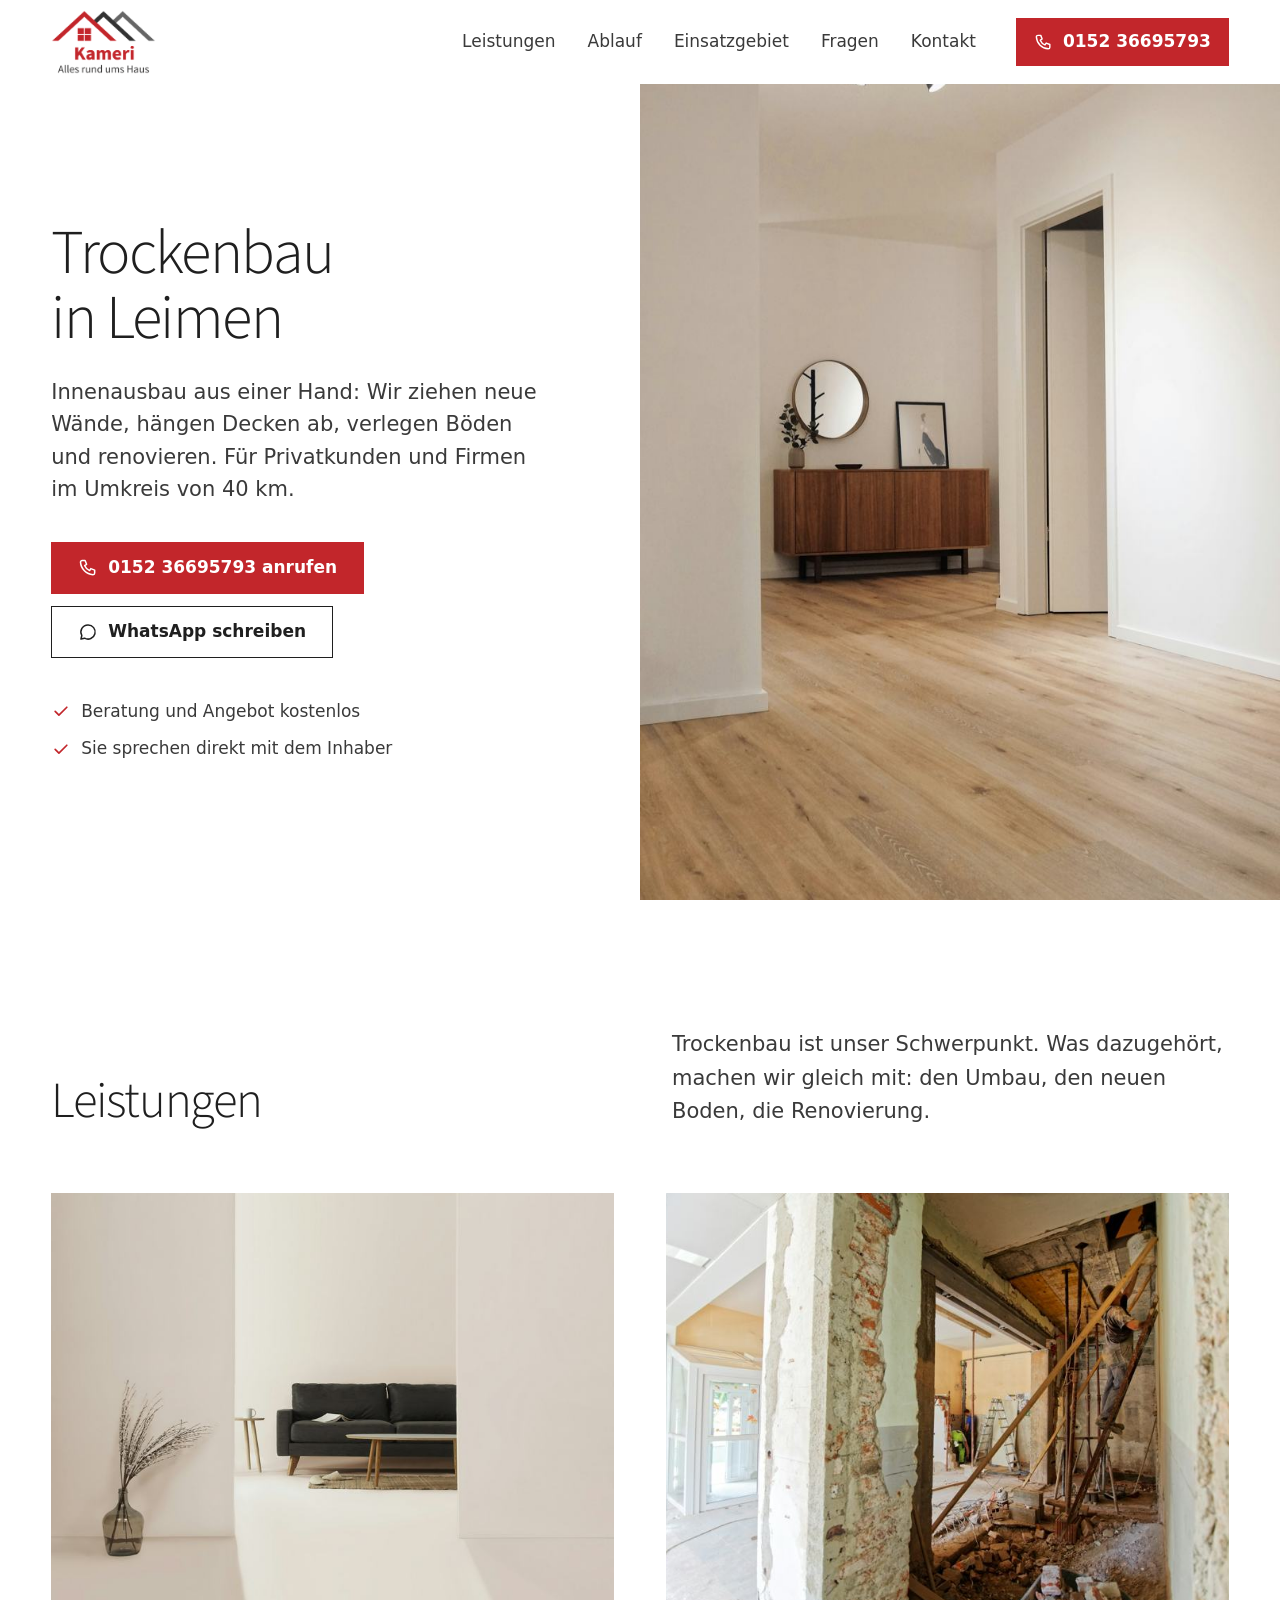
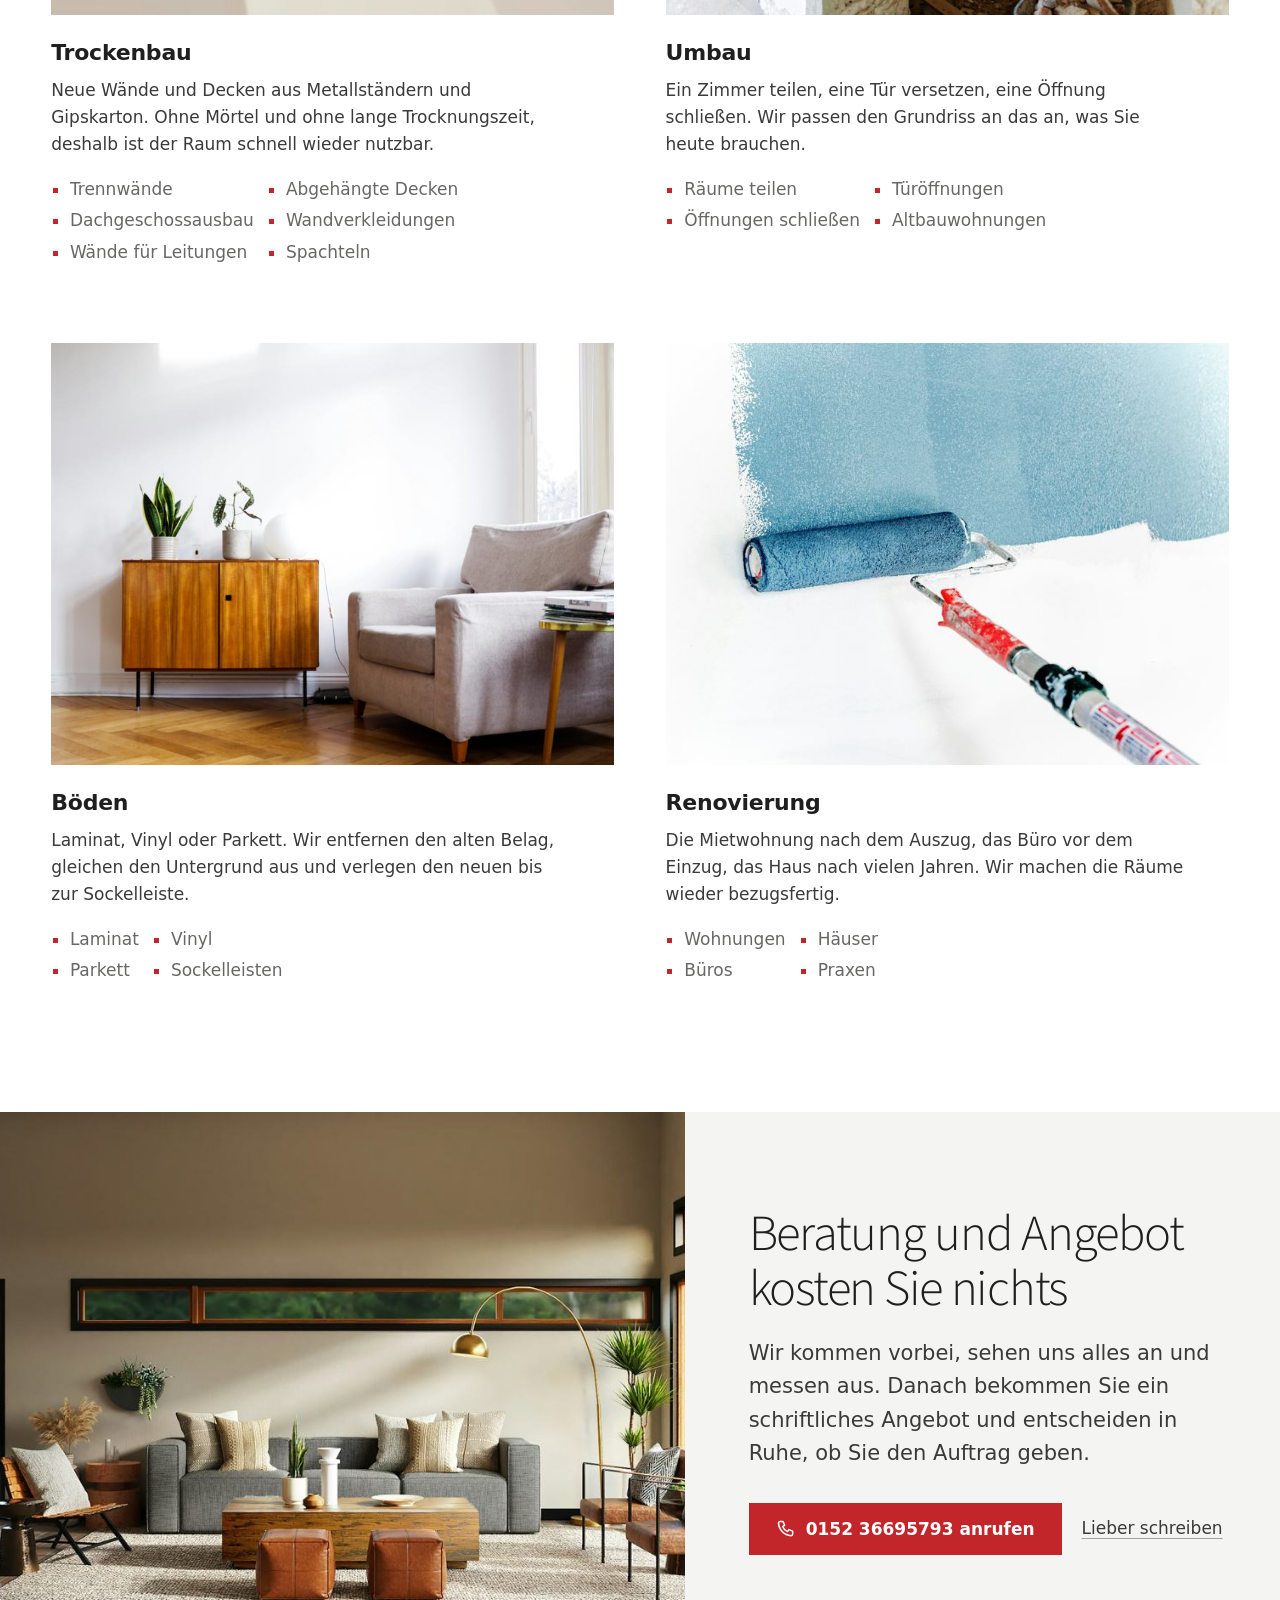
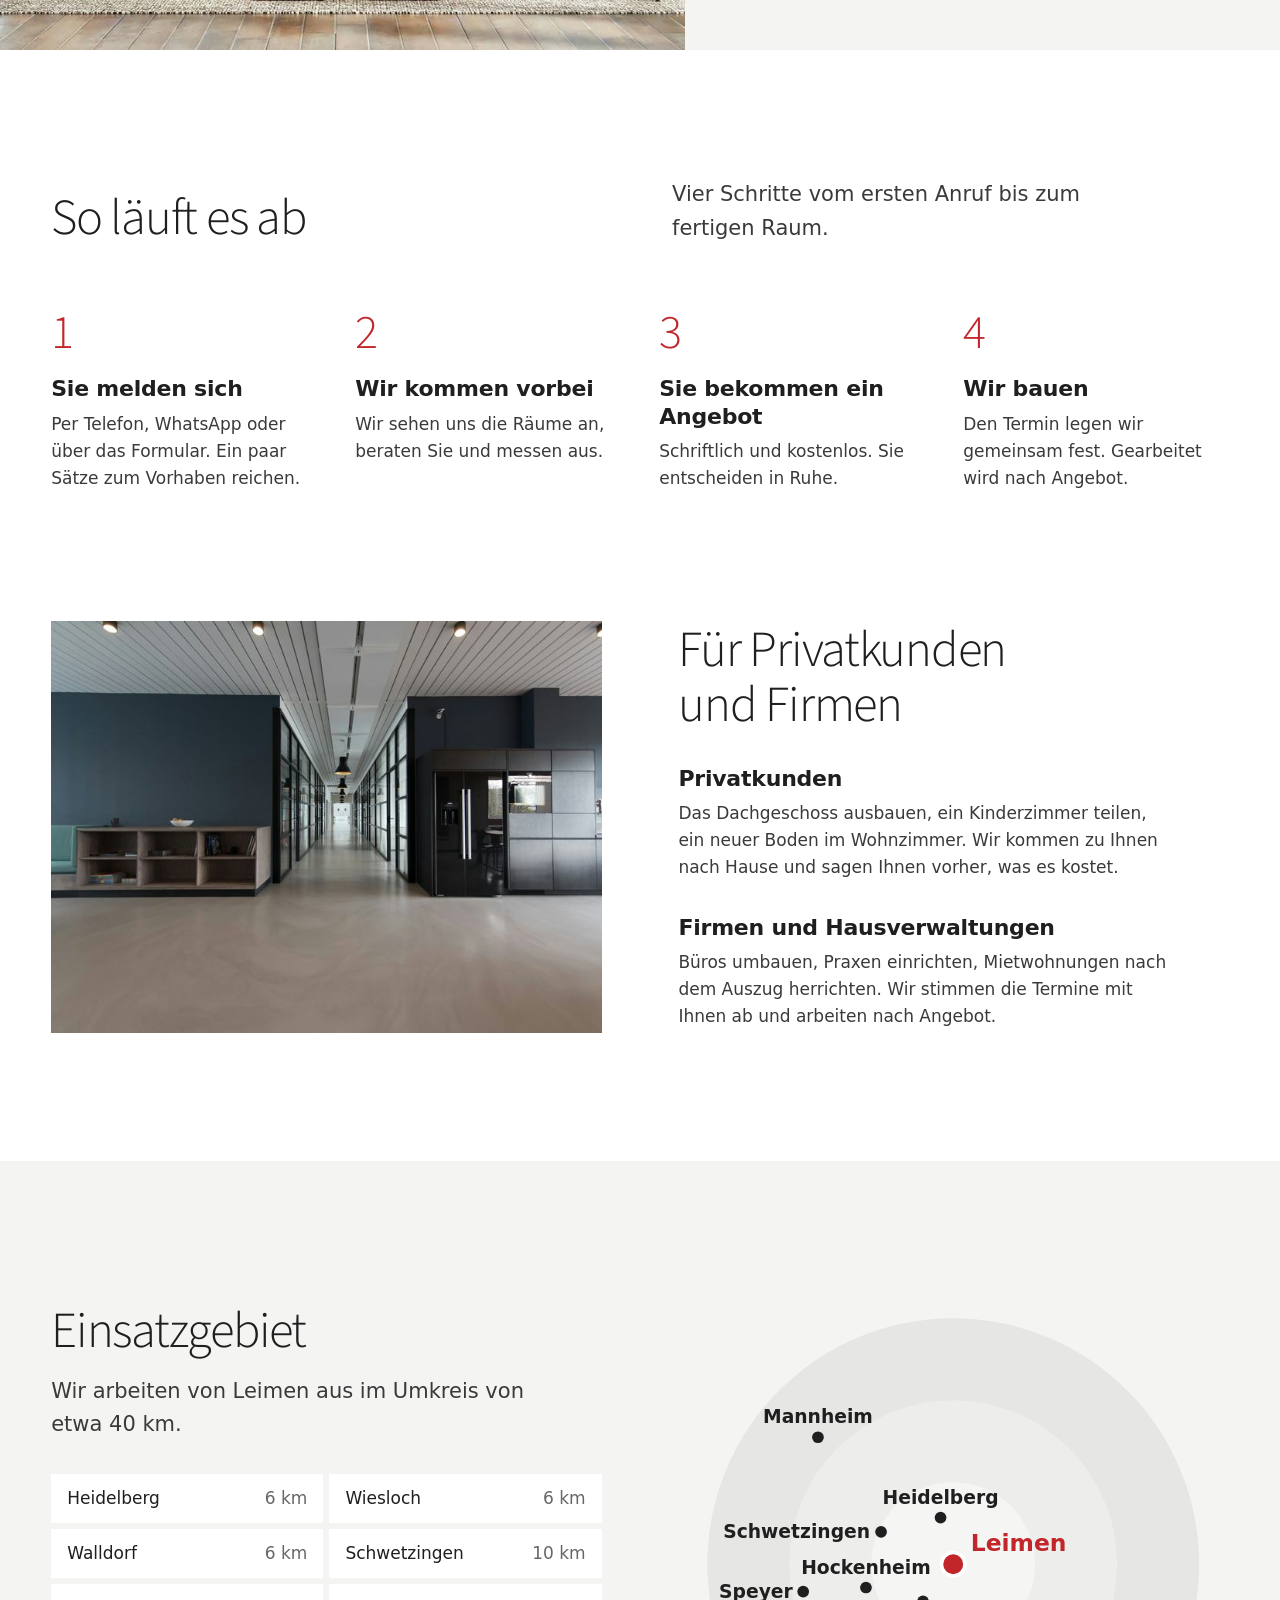
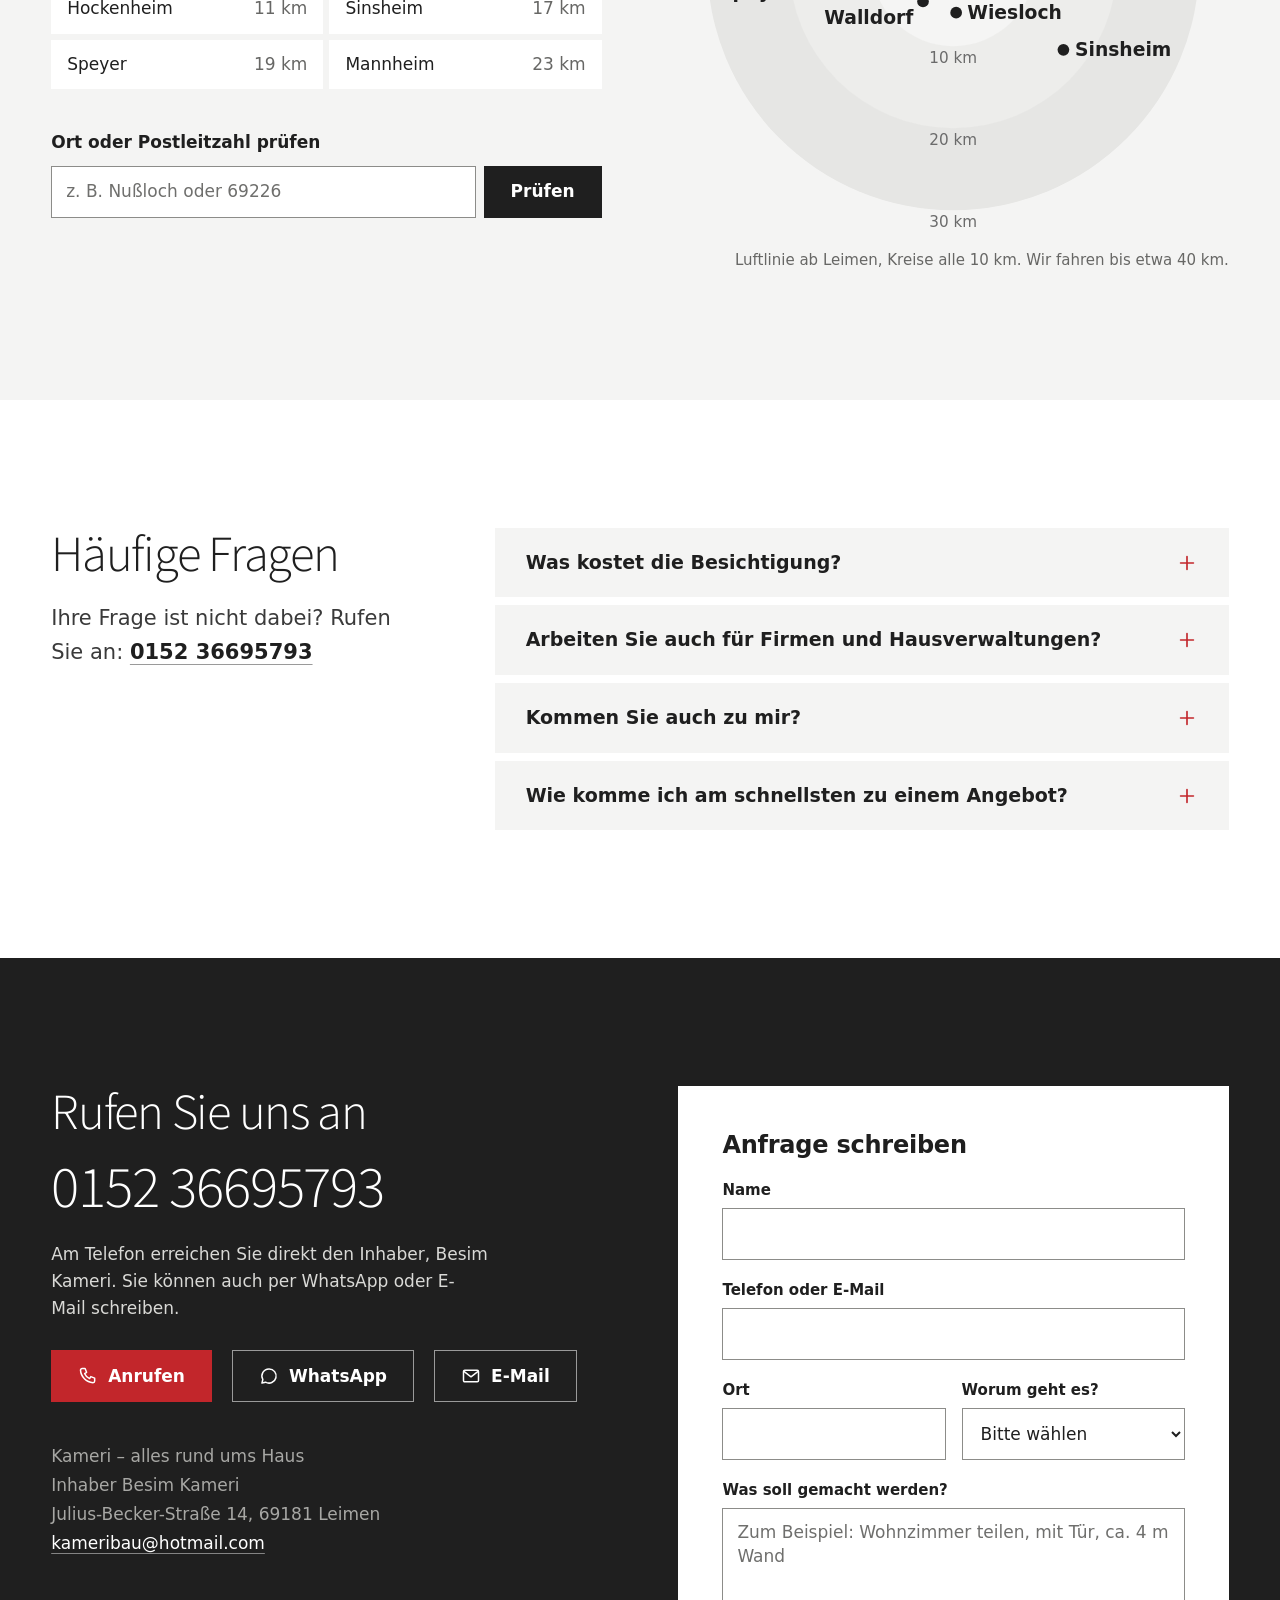
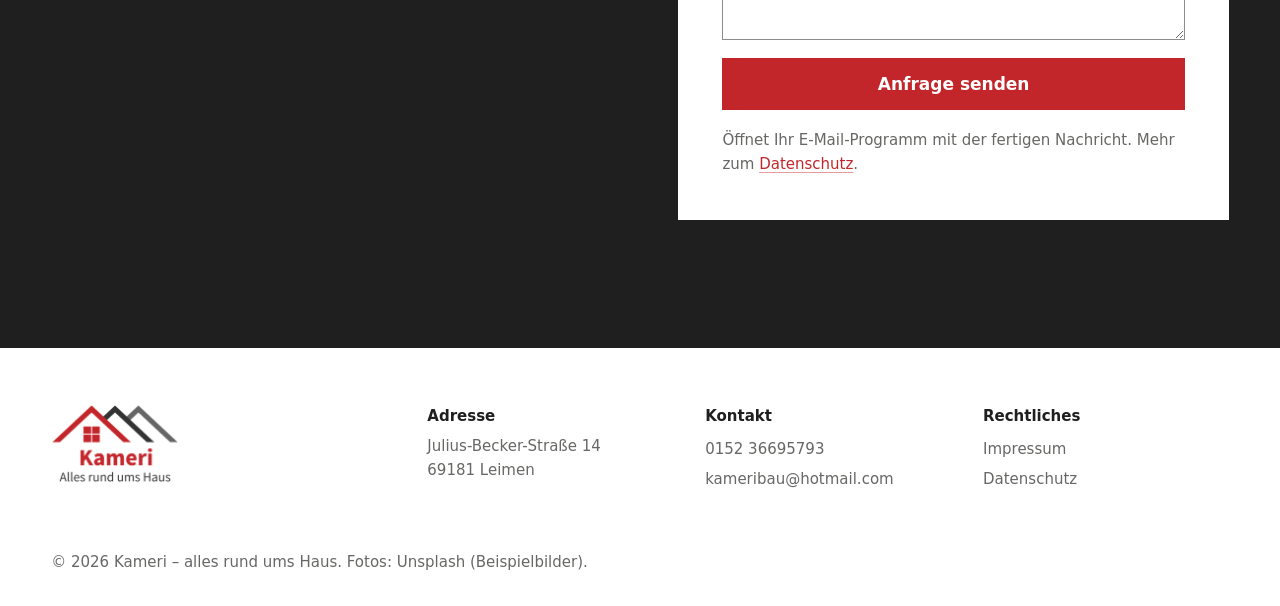
==== index.html @ f820c614 "Feinschliff nach der Kritik - Formular sendet über Web3Forms, sobald ein Schlüssel eingetragen ist  " ====
<!doctype html>
<html lang="de">
<head>
  <meta charset="utf-8">
  <meta name="viewport" content="width=device-width, initial-scale=1, viewport-fit=cover">
  <title>Kameri – Trockenbau und Innenausbau in Leimen</title>
  <meta name="description" content="Kameri aus Leimen: Trockenbau, Umbau, Böden und Renovierung für Privatkunden und Firmen im Umkreis von 40 km. Beratung und Angebot kostenlos. Tel. 0152 36695793.">
  <meta name="theme-color" content="#ffffff">
  <link rel="icon" type="image/png" href="bilder/favicon.png">
  <link rel="apple-touch-icon" href="bilder/favicon.png">
  <link rel="preload" href="schriften/source-sans-3-latin-300-normal.woff2" as="font" type="font/woff2" crossorigin>
  <link rel="preload" href="schriften/source-sans-3-latin-400-normal.woff2" as="font" type="font/woff2" crossorigin>
  <link rel="stylesheet" href="stil.css">
  <meta property="og:title" content="Kameri – alles rund ums Haus">
  <meta property="og:description" content="Trockenbau, Umbau, Böden und Renovierung aus Leimen. Beratung und Angebot kostenlos.">
  <meta property="og:image" content="bilder/fotos/raum-eichenboden-1600.jpg">
  <meta property="og:locale" content="de_DE">
  <script type="application/ld+json">
  {
    "@context": "https://schema.org",
    "@type": "HomeAndConstructionBusiness",
    "name": "Kameri – alles rund ums Haus",
    "founder": "Besim Kameri",
    "telephone": "+49 152 36695793",
    "email": "kameribau@hotmail.com",
    "logo": "bilder/logo.png",
    "address": {
      "@type": "PostalAddress",
      "streetAddress": "Julius-Becker-Straße 14",
      "postalCode": "69181",
      "addressLocality": "Leimen",
      "addressCountry": "DE"
    },
    "areaServed": ["Leimen", "Heidelberg", "Mannheim", "Wiesloch", "Walldorf", "Schwetzingen", "Hockenheim", "Sinsheim", "Speyer"],
    "knowsAbout": ["Trockenbau", "Umbau", "Bodenverlegung", "Renovierung"]
  }
  </script>
  <script>document.documentElement.classList.add("js")</script>
</head>
<body>
  <a class="springen" href="#inhalt">Zum Inhalt springen</a>

  <svg width="0" height="0" class="symbole" aria-hidden="true">
    <symbol id="i-telefon" viewBox="0 0 24 24"><path fill="none" stroke="currentColor" stroke-width="1.8" stroke-linecap="round" stroke-linejoin="round" d="M5 3h3.5l1.8 4.6-2.4 1.5a11 11 0 0 0 6 6l1.5-2.4L20 14.5V18a2 2 0 0 1-2 2A16 16 0 0 1 3 5a2 2 0 0 1 2-2Z"/></symbol>
    <symbol id="i-chat" viewBox="0 0 24 24"><path fill="none" stroke="currentColor" stroke-width="1.8" stroke-linecap="round" stroke-linejoin="round" d="M12 3.5a8.5 8.5 0 0 0-7.4 12.7L3.5 20.5l4.4-1.1A8.5 8.5 0 1 0 12 3.5Z"/></symbol>
    <symbol id="i-post" viewBox="0 0 24 24"><rect x="3" y="5" width="18" height="14" rx="1.5" fill="none" stroke="currentColor" stroke-width="1.8"/><path fill="none" stroke="currentColor" stroke-width="1.8" stroke-linejoin="round" d="m3.5 6.5 8.5 6.5 8.5-6.5"/></symbol>
    <symbol id="i-haken" viewBox="0 0 24 24"><path fill="none" stroke="currentColor" stroke-width="2" stroke-linecap="round" stroke-linejoin="round" d="m5 12.5 4.5 4.5L19 7.5"/></symbol>
    <symbol id="i-plus" viewBox="0 0 24 24"><path fill="none" stroke="currentColor" stroke-width="1.8" stroke-linecap="round" d="M12 5v14M5 12h14"/></symbol>
  </svg>

  <header class="kopf">
    <div class="kopf-innen">
      <a class="marke" href="#inhalt" aria-label="Kameri – alles rund ums Haus, zum Seitenanfang">
        <img src="bilder/logo-260.png" width="260" height="159" alt="Kameri – alles rund ums Haus">
      </a>
      <nav class="navi" aria-label="Hauptnavigation">
        <a href="#leistungen">Leistungen</a>
        <a href="#ablauf">Ablauf</a>
        <a href="#gebiet">Einsatzgebiet</a>
        <a href="#fragen">Fragen</a>
        <a href="#kontakt">Kontakt</a>
      </nav>
      <a class="kopf-telefon" href="tel:+4915236695793">
        <svg aria-hidden="true"><use href="#i-telefon"/></svg>
        <span>0152 36695793</span>
      </a>
    </div>
  </header>

  <main id="inhalt">
    <section class="start" aria-labelledby="titel">
      <div class="start-text">
        <h1 id="titel">Trockenbau in Leimen</h1>
        <p class="start-lead">Innenausbau aus einer Hand: Wir ziehen neue Wände, hängen Decken ab, verlegen Böden und renovieren. Für Privatkunden und Firmen im Umkreis von 40&nbsp;km.</p>
        <div class="aktionen">
          <a class="knopf knopf-rot" href="tel:+4915236695793"><svg aria-hidden="true"><use href="#i-telefon"/></svg>0152 36695793 anrufen</a>
          <a class="knopf knopf-rahmen" href="https://wa.me/4915236695793"><svg aria-hidden="true"><use href="#i-chat"/></svg>WhatsApp schreiben</a>
        </div>
        <ul class="fakten">
          <li><svg aria-hidden="true"><use href="#i-haken"/></svg>Beratung und Angebot kostenlos</li>
          <li><svg aria-hidden="true"><use href="#i-haken"/></svg>Sie sprechen direkt mit dem Inhaber</li>
        </ul>
      </div>
      <figure class="start-bild">
        <img src="bilder/fotos/raum-eichenboden-1600.jpg" srcset="bilder/fotos/raum-eichenboden-800.jpg 800w, bilder/fotos/raum-eichenboden-1200.jpg 1200w, bilder/fotos/raum-eichenboden-1600.jpg 1600w" sizes="(max-width: 860px) 100vw, 50vw" width="1296" height="2400" fetchpriority="high" alt="Heller, frisch renovierter Flur mit weißen Wänden und Holzboden">
      </figure>
    </section>

    <section class="abschnitt" id="leistungen" aria-labelledby="leistungen-titel">
      <div class="innen">
        <div class="abschnitt-kopf" data-zeigen>
          <h2 id="leistungen-titel">Leistungen</h2>
          <p>Trockenbau ist unser Schwerpunkt. Was dazugehört, machen wir gleich mit: den Umbau, den neuen Boden, die Renovierung.</p>
        </div>

        <div class="leistungen">
          <article class="leistung" data-zeigen>
            <div class="leistung-bild"><img src="bilder/fotos/trockenbau-bogen-800.jpg" srcset="bilder/fotos/trockenbau-bogen-800.jpg 800w, bilder/fotos/trockenbau-bogen-1200.jpg 1200w, bilder/fotos/trockenbau-bogen-1600.jpg 1600w" sizes="(max-width: 720px) 100vw, 50vw" width="800" height="1200" loading="lazy" alt="Weißer Raum mit gerundetem Wanddurchgang"></div>
            <h3>Trockenbau</h3>
            <p>Neue Wände und Decken aus Metallständern und Gipskarton. Ohne Mörtel und ohne lange Trocknungszeit, deshalb ist der Raum schnell wieder nutzbar.</p>
            <ul>
              <li>Trennwände</li>
              <li>Abgehängte Decken</li>
              <li>Dachgeschossausbau</li>
              <li>Wandverkleidungen</li>
              <li>Wände für Leitungen</li>
              <li>Spachteln</li>
            </ul>
          </article>

          <article class="leistung" data-zeigen>
            <div class="leistung-bild"><img src="bilder/fotos/umbau-altbau-800.jpg" srcset="bilder/fotos/umbau-altbau-800.jpg 800w, bilder/fotos/umbau-altbau-1200.jpg 1200w, bilder/fotos/umbau-altbau-1600.jpg 1600w" sizes="(max-width: 720px) 100vw, 50vw" width="800" height="532" loading="lazy" alt="Altbauwohnung im Umbau mit geöffneter Wand und Stützen"></div>
            <h3>Umbau</h3>
            <p>Ein Zimmer teilen, eine Tür versetzen, eine Öffnung schließen. Wir passen den Grundriss an das an, was Sie heute brauchen.</p>
            <ul>
              <li>Räume teilen</li>
              <li>Türöffnungen</li>
              <li>Öffnungen schließen</li>
              <li>Altbauwohnungen</li>
            </ul>
          </article>

          <article class="leistung" data-zeigen>
            <div class="leistung-bild"><img src="bilder/fotos/boden-fischgraet-800.jpg" srcset="bilder/fotos/boden-fischgraet-800.jpg 800w, bilder/fotos/boden-fischgraet-1200.jpg 1200w, bilder/fotos/boden-fischgraet-1600.jpg 1600w" sizes="(max-width: 720px) 100vw, 50vw" width="800" height="1200" loading="lazy" alt="Wohnzimmer mit Fischgrätparkett und hellen Wänden"></div>
            <h3>Böden</h3>
            <p>Laminat, Vinyl oder Parkett. Wir entfernen den alten Belag, gleichen den Untergrund aus und verlegen den neuen bis zur Sockelleiste.</p>
            <ul>
              <li>Laminat</li>
              <li>Vinyl</li>
              <li>Parkett</li>
              <li>Sockelleisten</li>
            </ul>
          </article>

          <article class="leistung" data-zeigen>
            <div class="leistung-bild"><img src="bilder/fotos/renovierung-farbe-800.jpg" srcset="bilder/fotos/renovierung-farbe-800.jpg 800w, bilder/fotos/renovierung-farbe-1200.jpg 1200w, bilder/fotos/renovierung-farbe-1600.jpg 1600w" sizes="(max-width: 720px) 100vw, 50vw" width="800" height="559" loading="lazy" alt="Farbroller streicht eine Wand hellblau"></div>
            <h3>Renovierung</h3>
            <p>Die Mietwohnung nach dem Auszug, das Büro vor dem Einzug, das Haus nach vielen Jahren. Wir machen die Räume wieder bezugsfertig.</p>
            <ul>
              <li>Wohnungen</li>
              <li>Häuser</li>
              <li>Büros</li>
              <li>Praxen</li>
            </ul>
          </article>
        </div>
      </div>
    </section>

    <section class="kostenlos" aria-labelledby="kostenlos-titel">
      <div class="kostenlos-bild">
        <img src="bilder/fotos/wohnraum-1600.jpg" srcset="bilder/fotos/wohnraum-800.jpg 800w, bilder/fotos/wohnraum-1200.jpg 1200w, bilder/fotos/wohnraum-1600.jpg 1600w" sizes="(max-width: 860px) 100vw, 80vw" width="1600" height="844" loading="lazy" alt="Großer, heller Wohnraum mit Sofa und Holzboden">
      </div>
      <div class="kostenlos-text" data-zeigen>
        <h2 id="kostenlos-titel">Beratung und Angebot kosten Sie nichts</h2>
        <p>Wir kommen vorbei, sehen uns alles an und messen aus. Danach bekommen Sie ein schriftliches Angebot und entscheiden in Ruhe, ob Sie den Auftrag geben.</p>
        <div class="aktionen">
          <a class="knopf knopf-rot" href="tel:+4915236695793"><svg aria-hidden="true"><use href="#i-telefon"/></svg>0152 36695793 anrufen</a>
          <a class="textlink" href="#kontakt">Lieber schreiben</a>
        </div>
      </div>
    </section>

    <section class="abschnitt" id="ablauf" aria-labelledby="ablauf-titel">
      <div class="innen">
        <div class="abschnitt-kopf" data-zeigen>
          <h2 id="ablauf-titel">So läuft es ab</h2>
          <p>Vier Schritte vom ersten Anruf bis zum fertigen Raum.</p>
        </div>
        <ol class="ablauf">
          <li data-zeigen>
            <h3>Sie melden sich</h3>
            <p>Per Telefon, WhatsApp oder über das Formular. Ein paar Sätze zum Vorhaben reichen.</p>
          </li>
          <li data-zeigen>
            <h3>Wir kommen vorbei</h3>
            <p>Wir sehen uns die Räume an, beraten Sie und messen aus.</p>
          </li>
          <li data-zeigen>
            <h3>Sie bekommen ein Angebot</h3>
            <p>Schriftlich und kostenlos. Sie entscheiden in Ruhe.</p>
          </li>
          <li data-zeigen>
            <h3>Wir bauen</h3>
            <p>Den Termin legen wir gemeinsam fest. Gearbeitet wird nach Angebot.</p>
          </li>
        </ol>
      </div>
    </section>

    <section class="abschnitt abschnitt-oben-frei" aria-labelledby="kunden-titel">
      <div class="innen kunden">
        <div class="kunden-bild" data-zeigen>
          <img src="bilder/fotos/buero-1600.jpg" srcset="bilder/fotos/buero-800.jpg 800w, bilder/fotos/buero-1200.jpg 1200w, bilder/fotos/buero-1600.jpg 1600w" sizes="(max-width: 860px) 100vw, 50vw" width="1600" height="1068" loading="lazy" alt="Bürofläche mit Glastrennwänden und abgehängter Decke">
        </div>
        <div class="kunden-text" data-zeigen>
          <h2 id="kunden-titel">Für Privatkunden und Firmen</h2>
          <div class="kunden-gruppe">
            <h3>Privatkunden</h3>
            <p>Das Dachgeschoss ausbauen, ein Kinderzimmer teilen, ein neuer Boden im Wohnzimmer. Wir kommen zu Ihnen nach Hause und sagen Ihnen vorher, was es kostet.</p>
          </div>
          <div class="kunden-gruppe">
            <h3>Firmen und Hausverwaltungen</h3>
            <p>Büros umbauen, Praxen einrichten, Mietwohnungen nach dem Auszug herrichten. Wir stimmen die Termine mit Ihnen ab und arbeiten nach Angebot.</p>
          </div>
        </div>
      </div>
    </section>

    <section class="abschnitt gebiet" id="gebiet" aria-labelledby="gebiet-titel">
      <div class="innen gebiet-innen">
        <div class="gebiet-text" data-zeigen>
          <h2 id="gebiet-titel">Einsatzgebiet</h2>
          <p>Wir arbeiten von Leimen aus im Umkreis von etwa 40&nbsp;km.</p>
          <ul class="orte">
            <li><span>Heidelberg</span><span>6 km</span></li>
            <li><span>Wiesloch</span><span>6 km</span></li>
            <li><span>Walldorf</span><span>6 km</span></li>
            <li><span>Schwetzingen</span><span>10 km</span></li>
            <li><span>Hockenheim</span><span>11 km</span></li>
            <li><span>Sinsheim</span><span>17 km</span></li>
            <li><span>Speyer</span><span>19 km</span></li>
            <li><span>Mannheim</span><span>23 km</span></li>
          </ul>

          <form class="ortcheck" id="ortcheck" novalidate>
            <label for="ort-eingabe">Ort oder Postleitzahl prüfen</label>
            <div class="ortcheck-zeile">
              <input id="ort-eingabe" name="ort" type="text" list="ortliste" autocomplete="address-level2" enterkeyhint="search" placeholder="z. B. Nußloch oder 69226" autocapitalize="words">
              <button class="knopf knopf-dunkel" type="submit">Prüfen</button>
            </div>
            <datalist id="ortliste"></datalist>
            <p class="ortcheck-antwort" id="ort-antwort" aria-live="polite"></p>
          </form>
        </div>

        <figure class="karte" data-zeigen>
          <svg viewBox="-235 -235 470 470" role="img" aria-labelledby="karte-titel">
            <title id="karte-titel">Karte: Leimen in der Mitte, Kreise im Abstand von 10 Kilometern, mit Heidelberg, Mannheim, Wiesloch, Walldorf, Schwetzingen, Hockenheim, Sinsheim und Speyer.</title>
            <circle r="210" fill="#e6e6e4"/>
            <circle r="140" fill="#ededeb"/>
            <circle r="70" fill="#f5f5f4"/>
            <g fill="#6b6b6b" font-size="13" text-anchor="middle" font-family="Source Sans 3, sans-serif">
              <text y="84">10 km</text>
              <text y="154">20 km</text>
              <text y="224">30 km</text>
            </g>
            <g fill="#1f1f1f">
              <circle cx="-10.8" cy="-39.8" r="5"/>
              <circle cx="-115.5" cy="-108.4" r="5"/>
              <circle cx="2.5" cy="41.4" r="5"/>
              <circle cx="-25.8" cy="31.8" r="5"/>
              <circle cx="-61.6" cy="-27.7" r="5"/>
              <circle cx="-74.5" cy="19.9" r="5"/>
              <circle cx="94.1" cy="73.1" r="5"/>
              <circle cx="-128.1" cy="23.4" r="5"/>
            </g>
            <g fill="#1f1f1f" font-size="16" font-weight="600" font-family="Source Sans 3, sans-serif">
              <text x="-10.8" y="-51" text-anchor="middle">Heidelberg</text>
              <text x="-115.5" y="-121" text-anchor="middle">Mannheim</text>
              <text x="12" y="47">Wiesloch</text>
              <text x="-34" y="51" text-anchor="end">Walldorf</text>
              <text x="-71" y="-22" text-anchor="end">Schwetzingen</text>
              <text x="-74.5" y="8" text-anchor="middle">Hockenheim</text>
              <text x="104" y="78">Sinsheim</text>
              <text x="-137" y="29" text-anchor="end">Speyer</text>
            </g>
            <circle r="10" fill="#c2262b" stroke="#ffffff" stroke-width="3"/>
            <text x="15" y="-11" font-size="20" font-weight="700" fill="#c2262b" font-family="Source Sans 3, sans-serif">Leimen</text>
          </svg>
          <figcaption>Luftlinie ab Leimen, Kreise alle 10&nbsp;km. Wir fahren bis etwa 40&nbsp;km.</figcaption>
        </figure>
      </div>
    </section>

    <section class="abschnitt" id="fragen" aria-labelledby="fragen-titel">
      <div class="innen fragen-innen">
        <div class="abschnitt-kopf abschnitt-kopf-schmal" data-zeigen>
          <h2 id="fragen-titel">Häufige Fragen</h2>
          <p class="fragen-hinweis">Ihre Frage ist nicht dabei? Rufen Sie an: <a class="textlink" href="tel:+4915236695793">0152 36695793</a></p>
        </div>
        <div class="fragen" data-zeigen>
          <details>
            <summary>Was kostet die Besichtigung?<svg aria-hidden="true"><use href="#i-plus"/></svg></summary>
            <p>Nichts. Beratung, Ausmessen und Angebot sind kostenlos und unverbindlich.</p>
          </details>
          <details>
            <summary>Arbeiten Sie auch für Firmen und Hausverwaltungen?<svg aria-hidden="true"><use href="#i-plus"/></svg></summary>
            <p>Ja. Wir bauen Büros, Praxen und Läden um und richten Mietwohnungen nach dem Auszug wieder her.</p>
          </details>
          <details>
            <summary>Kommen Sie auch zu mir?<svg aria-hidden="true"><use href="#i-plus"/></svg></summary>
            <p>Wir fahren rund 40&nbsp;km um Leimen, zum Beispiel nach Heidelberg, Mannheim, Wiesloch, Walldorf, Schwetzingen, Sinsheim und Speyer. Ihren Ort können Sie <a class="textlink" href="#gebiet">beim Einsatzgebiet prüfen</a>.</p>
          </details>
          <details>
            <summary>Wie komme ich am schnellsten zu einem Angebot?<svg aria-hidden="true"><use href="#i-plus"/></svg></summary>
            <p>Rufen Sie an oder schicken Sie per WhatsApp eine kurze Beschreibung und ein paar Fotos. Dann vereinbaren wir einen Termin vor Ort.</p>
          </details>
        </div>
      </div>
    </section>

    <section class="kontakt" id="kontakt" aria-labelledby="kontakt-titel">
      <div class="innen kontakt-innen">
        <div class="kontakt-text" data-zeigen>
          <h2 id="kontakt-titel">Rufen Sie uns an</h2>
          <a class="kontakt-nummer" href="tel:+4915236695793">0152 36695793</a>
          <p>Am Telefon erreichen Sie direkt den Inhaber, Besim Kameri. Sie können auch per WhatsApp oder E-Mail schreiben.</p>
          <div class="aktionen">
            <a class="knopf knopf-rot" href="tel:+4915236695793"><svg aria-hidden="true"><use href="#i-telefon"/></svg>Anrufen</a>
            <a class="knopf knopf-hell" href="https://wa.me/4915236695793"><svg aria-hidden="true"><use href="#i-chat"/></svg>WhatsApp</a>
            <a class="knopf knopf-hell" href="mailto:kameribau@hotmail.com"><svg aria-hidden="true"><use href="#i-post"/></svg>E-Mail</a>
          </div>
          <address>
            Kameri – alles rund ums Haus<br>
            Inhaber Besim Kameri<br>
            Julius-Becker-Straße 14, 69181 Leimen<br>
            <a class="textlink" href="mailto:kameribau@hotmail.com">kameribau@hotmail.com</a>
          </address>
        </div>

        <form class="formular" id="anfrage" action="mailto:kameribau@hotmail.com" method="post" enctype="text/plain" novalidate data-zeigen>
          <h3>Anfrage schreiben</h3>
          <div class="feld">
            <label for="f-name">Name</label>
            <input id="f-name" name="Name" type="text" autocomplete="name" required aria-describedby="f-name-fehler">
            <span class="fehler" id="f-name-fehler"></span>
          </div>
          <div class="feld">
            <label for="f-kontakt">Telefon oder E-Mail</label>
            <input id="f-kontakt" name="Kontakt" type="text" autocapitalize="none" autocorrect="off" spellcheck="false" required aria-describedby="f-kontakt-fehler">
            <span class="fehler" id="f-kontakt-fehler"></span>
          </div>
          <div class="feld-reihe">
            <div class="feld">
              <label for="f-ort">Ort</label>
              <input id="f-ort" name="Ort" type="text" autocomplete="address-level2">
            </div>
            <div class="feld">
              <label for="f-leistung">Worum geht es?</label>
              <select id="f-leistung" name="Leistung">
                <option value="" selected>Bitte wählen</option>
                <option>Trockenbau</option>
                <option>Umbau</option>
                <option>Boden</option>
                <option>Renovierung</option>
                <option>Etwas anderes</option>
              </select>
            </div>
          </div>
          <div class="feld">
            <label for="f-nachricht">Was soll gemacht werden?</label>
            <textarea id="f-nachricht" name="Nachricht" required aria-describedby="f-nachricht-fehler" placeholder="Zum Beispiel: Wohnzimmer teilen, mit Tür, ca. 4 m Wand"></textarea>
            <span class="fehler" id="f-nachricht-fehler"></span>
          </div>
          <input class="falle" type="checkbox" name="botcheck" tabindex="-1" autocomplete="off" aria-hidden="true">
          <button class="knopf knopf-rot knopf-breit" type="submit">Anfrage senden</button>
          <p class="formular-hinweis"><span data-hinweis-mail>Öffnet Ihr E-Mail-Programm mit der fertigen Nachricht.</span> Mehr zum <a class="textlink" href="datenschutz.html">Datenschutz</a>.</p>
          <p class="formular-status" role="status" aria-live="polite"></p>
        </form>
      </div>
    </section>
  </main>

  <footer class="fuss">
    <div class="innen fuss-innen">
      <img class="fuss-logo" src="bilder/logo-260.png" width="260" height="159" alt="Kameri – alles rund ums Haus" loading="lazy">
      <div>
        <p class="fuss-titel">Adresse</p>
        <p>Julius-Becker-Straße 14<br>69181 Leimen</p>
      </div>
      <div>
        <p class="fuss-titel">Kontakt</p>
        <p class="fuss-links"><a href="tel:+4915236695793">0152 36695793</a><a href="mailto:kameribau@hotmail.com">kameribau@hotmail.com</a></p>
      </div>
      <div>
        <p class="fuss-titel">Rechtliches</p>
        <p class="fuss-links"><a href="impressum.html">Impressum</a><a href="datenschutz.html">Datenschutz</a></p>
      </div>
      <p class="fuss-recht">© <span data-jahr>2026</span> Kameri – alles rund ums Haus. Fotos: Unsplash (Beispielbilder).</p>
    </div>
  </footer>

  <div class="leiste" data-leiste>
    <a class="leiste-anruf" href="tel:+4915236695793"><svg aria-hidden="true"><use href="#i-telefon"/></svg>Anrufen</a>
    <a class="leiste-whatsapp" href="https://wa.me/4915236695793"><svg aria-hidden="true"><use href="#i-chat"/></svg>WhatsApp</a>
  </div>

  <script src="seite.js" defer></script>
</body>
</html>
---- stil.css ----
/* Kameri – alles rund ums Haus */

@font-face {
  font-family: "Source Sans 3";
  src: url("schriften/source-sans-3-latin-300-normal.woff2") format("woff2");
  font-weight: 300;
  font-display: swap;
}
@font-face {
  font-family: "Source Sans 3";
  src: url("schriften/source-sans-3-latin-400-normal.woff2") format("woff2");
  font-weight: 400;
  font-display: swap;
}
@font-face {
  font-family: "Source Sans 3";
  src: url("schriften/source-sans-3-latin-600-normal.woff2") format("woff2");
  font-weight: 600;
  font-display: swap;
}
@font-face {
  font-family: "Source Sans 3";
  src: url("schriften/source-sans-3-latin-700-normal.woff2") format("woff2");
  font-weight: 700;
  font-display: swap;
}

/* Modern und ruhig: Weiß, große Fotos, leichte Überschriften, Rot nur für Handlungen */
:root {
  --weiss: #ffffff;
  --flaeche: #f4f4f3;
  --flaeche-tief: #e6e6e4;
  --linie: #d6d6d3;
  --feldrand: #8c8c89;
  --platzhalter: #6f6f6d;
  --scrollleiste: #b9b9b6;
  --tinte: #1f1f1f;
  --text: #3a3a3a;
  --leise: #676765;
  --rot: #c2262b;
  --rot-tief: #a41f24;
  --dunkel: #1f1f1f;
  --dunkel-text: #d9d9d6;
  --dunkel-leise: #a7a7a4;

  --schrift: "Source Sans 3", "Source Sans Pro", system-ui, sans-serif;

  --t-klein: 0.9375rem;
  --t-text: 1.0625rem;
  --t-lead: clamp(1.125rem, 1.05rem + 0.35vw, 1.3125rem);
  --t-h3: 1.375rem;
  --t-h2: clamp(2rem, 1.4rem + 2.2vw, 3.25rem);
  --t-h1: clamp(2.5rem, 1.5rem + 3vw, 4.25rem);

  --rand: clamp(20px, 4vw, 56px);
  --breite: 1320px;
  --links: max(var(--rand), calc((100vw - var(--breite)) / 2));
  --abstand: clamp(80px, 10vw, 140px);
  --kopf-hoehe: 84px;

  --ease-out: cubic-bezier(0.23, 1, 0.32, 1);
  --ease-soft: cubic-bezier(0.33, 1, 0.68, 1);
}

*,
*::before,
*::after {
  box-sizing: border-box;
}

html {
  -webkit-text-size-adjust: 100%;
  -webkit-tap-highlight-color: transparent;
  scroll-behavior: smooth;
  scroll-padding-top: calc(var(--kopf-hoehe) + 16px);
  scrollbar-color: var(--scrollleiste) var(--flaeche);
}

body {
  margin: 0;
  background: var(--weiss);
  color: var(--text);
  font-family: var(--schrift);
  font-size: var(--t-text);
  line-height: 1.6;
  caret-color: var(--rot);
  accent-color: var(--rot);
  font-kerning: normal;
}

::selection {
  background: var(--rot);
  color: var(--weiss);
}

img,
svg {
  display: block;
  max-width: 100%;
}

h1,
h2,
h3,
p,
ul,
ol,
figure {
  margin: 0;
}

ul,
ol {
  padding: 0;
  list-style: none;
}

h1,
h2 {
  color: var(--tinte);
  font-weight: 300;
  letter-spacing: -0.025em;
  text-wrap: balance;
}

h1 {
  font-size: var(--t-h1);
  line-height: 1.04;
}

h2 {
  font-size: var(--t-h2);
  line-height: 1.08;
}

h3 {
  color: var(--tinte);
  font-size: var(--t-h3);
  font-weight: 600;
  line-height: 1.25;
  letter-spacing: -0.01em;
}

p {
  text-wrap: pretty;
}

a {
  color: inherit;
}

:focus-visible {
  outline: 2px solid var(--rot);
  outline-offset: 3px;
}

a,
button,
summary {
  touch-action: manipulation;
}

.symbole {
  position: absolute;
}

.springen {
  position: absolute;
  left: var(--rand);
  top: -80px;
  z-index: 60;
  padding: 12px 18px;
  background: var(--rot);
  color: var(--weiss);
  font-weight: 600;
}
.springen:focus {
  top: 12px;
}

.innen {
  max-width: calc(var(--breite) + 2 * var(--rand));
  margin-inline: auto;
  padding-inline: var(--rand);
}

/* ---------- Knöpfe und Links ---------- */

.knopf {
  display: inline-flex;
  align-items: center;
  justify-content: center;
  gap: 10px;
  min-height: 52px;
  padding: 0 26px;
  border: 1.5px solid transparent;
  border-radius: 0;
  font: 600 var(--t-text) / 1 var(--schrift);
  text-decoration: none;
  white-space: nowrap;
  cursor: pointer;
  user-select: none;
  -webkit-user-select: none;
  transition: transform 140ms var(--ease-out), background-color 180ms ease, border-color 180ms ease, color 180ms ease;
}

.knopf svg {
  width: 20px;
  height: 20px;
  flex: none;
}

.knopf:active {
  transform: scale(0.97);
}

.knopf-rot {
  background: var(--rot);
  color: var(--weiss);
}

.knopf-rahmen {
  border-color: var(--tinte);
  color: var(--tinte);
  background: transparent;
}

.knopf-dunkel {
  background: var(--tinte);
  color: var(--weiss);
}

.knopf-hell {
  border-color: rgb(255 255 255 / 0.55);
  color: var(--weiss);
  background: transparent;
}

.knopf-breit {
  width: 100%;
}

.textlink {
  text-decoration: underline;
  text-decoration-thickness: 1px;
  text-underline-offset: 0.22em;
  text-decoration-color: color-mix(in srgb, currentColor 45%, transparent);
  transition: text-decoration-color 180ms ease, color 180ms ease;
}

@media (hover: hover) and (pointer: fine) {
  .knopf-rot:hover {
    background: var(--rot-tief);
  }
  .knopf-rahmen:hover,
  .knopf-dunkel:hover {
    background: var(--tinte);
    border-color: var(--tinte);
    color: var(--weiss);
  }
  .knopf-dunkel:hover {
    background: #3a3a3a;
    border-color: #3a3a3a;
  }
  .knopf-hell:hover {
    background: var(--weiss);
    border-color: var(--weiss);
    color: var(--tinte);
  }
  .textlink:hover {
    text-decoration-color: currentColor;
  }
}

.aktionen {
  display: flex;
  flex-wrap: wrap;
  align-items: center;
  gap: 12px 20px;
}

/* ---------- Kopf ---------- */

.kopf {
  position: sticky;
  top: 0;
  z-index: 50;
  background: var(--weiss);
  transition: box-shadow 240ms ease;
}

/* Der Kopf klebt oben und schwebt dann über dem Inhalt: Schatten nur in diesem Zustand */
.kopf.gescrollt {
  box-shadow: /* taste-skill-ignore */ 0 1px 0 rgb(0 0 0 / 0.05), 0 10px 30px -18px rgb(0 0 0 / 0.35);
}

.kopf-innen {
  display: flex;
  align-items: center;
  gap: 40px;
  height: var(--kopf-hoehe);
  max-width: calc(var(--breite) + 2 * var(--rand));
  margin-inline: auto;
  padding-inline: var(--rand);
}

.marke img {
  width: auto;
  height: 64px;
}

.navi {
  display: flex;
  gap: 32px;
  margin-left: auto;
}

.navi a {
  position: relative;
  padding-block: 8px;
  color: var(--text);
  text-decoration: none;
  transition: color 180ms ease;
}

.navi a::after {
  content: "";
  position: absolute;
  left: 0;
  right: 0;
  bottom: 2px;
  height: 2px;
  background: var(--rot);
  transform: scaleX(0);
  transform-origin: left;
  transition: transform 240ms var(--ease-out);
}

.kopf-telefon {
  display: inline-flex;
  align-items: center;
  gap: 10px;
  min-height: 48px;
  padding: 0 18px;
  background: var(--rot);
  color: var(--weiss);
  font-weight: 600;
  text-decoration: none;
  white-space: nowrap;
  user-select: none;
  -webkit-user-select: none;
  transition: background-color 180ms ease, transform 140ms var(--ease-out);
}

.kopf-telefon svg {
  width: 19px;
  height: 19px;
}

.kopf-telefon:active {
  transform: scale(0.97);
}

@media (hover: hover) and (pointer: fine) {
  .navi a:hover {
    color: var(--tinte);
  }
  .navi a:hover::after {
    transform: scaleX(1);
  }
  .kopf-telefon:hover {
    background: var(--rot-tief);
  }
}

/* ---------- Start ---------- */

.start {
  display: grid;
  grid-template-columns: minmax(0, 1fr) minmax(0, 1fr);
  min-height: min(calc(100svh - var(--kopf-hoehe)), 900px);
}

.start-text {
  align-self: center;
  padding: clamp(48px, 6vw, 96px) clamp(32px, 5vw, 88px) clamp(48px, 6vw, 96px) var(--links);
}

.start h1 {
  max-width: 11ch;
}

.start-lead {
  max-width: 38ch;
  margin-top: 24px;
  font-size: var(--t-lead);
  line-height: 1.55;
}

.start .aktionen {
  margin-top: 36px;
}

.fakten {
  display: grid;
  gap: 10px;
  margin-top: 40px;
  color: var(--text);
}

.fakten li {
  display: flex;
  align-items: center;
  gap: 10px;
}

.fakten svg {
  width: 20px;
  height: 20px;
  flex: none;
  color: var(--rot);
}

.start-bild {
  position: relative;
  overflow: hidden;
  background: var(--flaeche);
}

.start-bild img {
  position: absolute;
  inset: 0;
  width: 100%;
  height: 100%;
  object-fit: cover;
  object-position: 50% 62%;
}

/* ---------- Abschnitte ---------- */

.abschnitt {
  padding-block: var(--abstand);
}

.abschnitt-oben-frei {
  padding-top: 0;
}

.abschnitt-kopf {
  display: grid;
  grid-template-columns: minmax(0, 1fr) minmax(0, 1fr);
  gap: 16px 64px;
  align-items: end;
  margin-bottom: clamp(40px, 5vw, 64px);
}

.abschnitt-kopf p {
  max-width: 44ch;
  font-size: var(--t-lead);
}

/* Leistungen */
.leistungen {
  display: grid;
  grid-template-columns: repeat(2, minmax(0, 1fr));
  gap: clamp(56px, 6vw, 80px) clamp(28px, 4vw, 56px);
}

.leistung-bild {
  aspect-ratio: 4 / 3;
  overflow: hidden;
  background: var(--flaeche);
}

.leistung-bild img {
  width: 100%;
  height: 100%;
  object-fit: cover;
  transition: transform 900ms var(--ease-soft);
}

.leistung h3 {
  margin-top: 24px;
}

.leistung p {
  max-width: 48ch;
  margin-top: 10px;
}

.leistung ul {
  display: grid;
  grid-template-columns: repeat(2, minmax(0, max-content));
  gap: 4px 32px;
  margin-top: 18px;
  padding-left: 1.1em;
  list-style: square;
  color: var(--leise);
}

.leistung li::marker {
  color: var(--rot);
}

@media (hover: hover) and (pointer: fine) {
  .leistung:hover .leistung-bild img {
    transform: scale(1.03);
  }
}

/* Kostenlos */
.kostenlos {
  display: grid;
  grid-template-columns: minmax(0, 1.15fr) minmax(0, 1fr);
  background: var(--flaeche);
}

.kostenlos-bild {
  position: relative;
  min-height: clamp(360px, 42vw, 600px);
  overflow: hidden;
}

.kostenlos-bild img {
  position: absolute;
  inset: 0;
  width: 100%;
  height: 100%;
  object-fit: cover;
}

.kostenlos-text {
  align-self: center;
  padding: clamp(48px, 6vw, 96px) var(--links) clamp(48px, 6vw, 96px) clamp(32px, 5vw, 88px);
}

.kostenlos h2 {
  max-width: 20ch;
}

.kostenlos p {
  max-width: 42ch;
  margin: 20px 0 32px;
  font-size: var(--t-lead);
}

.kostenlos .textlink {
  display: inline-block;
  padding-block: 12px;
}

/* Ablauf */
.ablauf {
  display: grid;
  grid-template-columns: repeat(4, minmax(0, 1fr));
  gap: 40px clamp(24px, 3vw, 40px);
  counter-reset: schritt;
}

.ablauf li {
  counter-increment: schritt;
}

.ablauf li::before {
  content: counter(schritt);
  display: block;
  margin-bottom: 18px;
  color: var(--rot);
  font-size: 3rem;
  font-weight: 300;
  line-height: 1;
  font-variant-numeric: tabular-nums;
}

.ablauf p {
  margin-top: 8px;
  max-width: 30ch;
}

/* Kunden */
.kunden {
  display: grid;
  grid-template-columns: minmax(0, 1fr) minmax(0, 1fr);
  gap: clamp(40px, 6vw, 96px);
  align-items: center;
}

.kunden-bild {
  aspect-ratio: 4 / 3;
  overflow: hidden;
  background: var(--flaeche);
}

.kunden-bild img {
  width: 100%;
  height: 100%;
  object-fit: cover;
}

.kunden-gruppe {
  margin-top: 32px;
}

.kunden-gruppe p {
  margin-top: 8px;
  max-width: 46ch;
}

/* Einsatzgebiet */
.gebiet {
  background: var(--flaeche);
}

.gebiet-innen {
  display: grid;
  grid-template-columns: minmax(0, 1fr) minmax(0, 1fr);
  gap: clamp(40px, 6vw, 96px);
  align-items: center;
}

.gebiet-text > p {
  margin-top: 16px;
  font-size: var(--t-lead);
}

.orte {
  display: grid;
  grid-template-columns: repeat(2, minmax(0, 1fr));
  gap: 6px;
  margin-top: 32px;
}

.orte li {
  display: flex;
  justify-content: space-between;
  gap: 12px;
  padding: 11px 16px;
  background: var(--weiss);
  color: var(--tinte);
}

.orte li span:last-child {
  color: var(--leise);
  font-variant-numeric: tabular-nums;
}

.ortcheck {
  margin-top: 40px;
}

.ortcheck label {
  display: block;
  margin-bottom: 10px;
  color: var(--tinte);
  font-weight: 600;
}

.ortcheck-zeile {
  display: flex;
  gap: 8px;
}

.ortcheck input {
  flex: 1;
  min-width: 0;
}

.ortcheck-antwort {
  min-height: 1.6em;
  margin-top: 12px;
  color: var(--tinte);
  font-weight: 600;
}

.ortcheck-antwort a {
  color: var(--rot);
}

.ortcheck-antwort.ja {
  display: flex;
  align-items: center;
  gap: 8px;
}

.ortcheck-antwort.ja svg {
  width: 20px;
  height: 20px;
  flex: none;
  color: var(--rot);
}

.ortcheck-antwort.weit {
  color: var(--text);
  font-weight: 400;
}

.karte svg {
  width: 100%;
  max-width: 560px;
  height: auto;
  margin-inline: auto 0;
}

.karte figcaption {
  margin-top: 8px;
  text-align: right;
  font-size: var(--t-klein);
  color: var(--leise);
}

/* Fragen */
.fragen-innen {
  display: grid;
  grid-template-columns: minmax(0, 1fr) minmax(0, 2fr);
  gap: 24px clamp(40px, 6vw, 96px);
  align-items: start;
}

.abschnitt-kopf-schmal {
  display: block;
  margin-bottom: 0;
}

.fragen-hinweis {
  margin-top: 20px;
  max-width: 28ch;
}

.fragen-hinweis .textlink {
  color: var(--tinte);
  font-weight: 600;
  white-space: nowrap;
}

.fragen {
  display: grid;
  gap: 8px;
}

.fragen details {
  padding-inline: clamp(20px, 2.4vw, 32px);
  background: var(--flaeche);
}

.fragen summary {
  display: flex;
  justify-content: space-between;
  align-items: center;
  gap: 24px;
  padding: 22px 0;
  color: var(--tinte);
  font-size: 1.1875rem;
  font-weight: 600;
  line-height: 1.35;
  list-style: none;
  cursor: pointer;
  user-select: none;
  -webkit-user-select: none;
}

.fragen summary::-webkit-details-marker {
  display: none;
}

.fragen summary svg {
  width: 22px;
  height: 22px;
  flex: none;
  color: var(--rot);
  transition: transform 220ms var(--ease-out);
}

.fragen details[open] summary svg {
  transform: rotate(45deg);
}

.fragen details p {
  max-width: 62ch;
  padding-bottom: 24px;
}

/* Kontakt */
.kontakt {
  padding-block: var(--abstand);
  background: var(--dunkel);
  color: var(--dunkel-text);
}

.kontakt-innen {
  display: grid;
  grid-template-columns: minmax(0, 1fr) minmax(0, 1fr);
  gap: clamp(40px, 6vw, 96px);
  align-items: start;
}

.kontakt h2 {
  color: var(--weiss);
}

.kontakt-nummer {
  display: inline-block;
  margin: 18px 0 20px;
  color: var(--weiss);
  font-size: clamp(2.4rem, 1.6rem + 2.6vw, 3.75rem);
  font-weight: 300;
  line-height: 1.05;
  letter-spacing: -0.02em;
  font-variant-numeric: tabular-nums;
  text-decoration: none;
  white-space: nowrap;
}

.kontakt-text > p {
  max-width: 42ch;
}

.kontakt .aktionen {
  margin-top: 28px;
}

.kontakt address {
  margin-top: 40px;
  color: var(--dunkel-leise);
  font-style: normal;
  line-height: 1.7;
}

.kontakt .textlink {
  color: var(--weiss);
}

.kontakt ::selection {
  background: var(--weiss);
  color: var(--tinte);
}

.kontakt :focus-visible {
  outline-color: var(--weiss);
}

@media (hover: hover) and (pointer: fine) {
  .kontakt-nummer:hover {
    text-decoration: underline;
    text-decoration-thickness: 1px;
    text-underline-offset: 0.15em;
  }
}

/* Formular */
.formular {
  display: grid;
  gap: 18px;
  padding: clamp(28px, 3.5vw, 44px);
  background: var(--weiss);
  color: var(--text);
}

.formular :focus-visible {
  outline-color: var(--rot);
}

.formular ::selection {
  background: var(--rot);
  color: var(--weiss);
}

.formular h3 {
  font-size: 1.5rem;
}

.feld {
  display: flex;
  flex-direction: column;
  gap: 6px;
  min-width: 0;
}

.feld-reihe {
  display: grid;
  grid-template-columns: 1fr 1fr;
  gap: 16px;
}

.feld label {
  color: var(--tinte);
  font-size: var(--t-klein);
  font-weight: 600;
}

input,
select,
textarea {
  width: 100%;
  min-height: 52px;
  padding: 12px 14px;
  border: 1.5px solid var(--feldrand);
  border-radius: 0;
  background: var(--weiss);
  color: var(--tinte);
  font: 400 1.0625rem / 1.4 var(--schrift);
  transition: border-color 180ms ease;
}

textarea {
  min-height: 132px;
  resize: vertical;
}

input::placeholder,
textarea::placeholder {
  color: var(--platzhalter);
}

input:focus,
select:focus,
textarea:focus {
  outline: none;
  border-color: var(--tinte);
}

[aria-invalid="true"],
[aria-invalid="true"]:focus {
  border-color: var(--rot);
}

@media (hover: hover) and (pointer: fine) {
  input:hover,
  select:hover,
  textarea:hover {
    border-color: var(--tinte);
  }
  [aria-invalid="true"]:hover {
    border-color: var(--rot);
  }
}

.fehler {
  color: var(--rot-tief);
  font-size: var(--t-klein);
  font-weight: 600;
}

.fehler:empty,
.formular-status:empty {
  display: none;
}

.formular-hinweis {
  font-size: var(--t-klein);
  color: var(--leise);
}

.formular-status {
  color: var(--tinte);
  font-weight: 600;
}

.formular-status.fehlgeschlagen {
  color: var(--rot-tief);
}

.formular-status a {
  color: inherit;
}

.formular[aria-busy="true"] button[type="submit"] {
  opacity: 0.7;
  cursor: progress;
}

.falle {
  position: absolute;
  width: 1px;
  height: 1px; /* taste-skill-ignore: unsichtbare Spam-Falle */
  opacity: 0;
  pointer-events: none;
}

.formular-danke {
  display: grid;
  gap: 12px;
  padding: clamp(28px, 3.5vw, 44px);
  background: var(--weiss);
  color: var(--text);
}

.formular-danke h3 {
  display: flex;
  align-items: center;
  gap: 10px;
  font-size: 1.5rem;
}

.formular-danke svg {
  width: 26px;
  height: 26px;
  color: var(--rot);
}

/* ---------- Fuß ---------- */

.fuss {
  padding-block: 56px 32px;
  font-size: var(--t-klein);
  color: var(--leise);
}

.fuss-innen {
  display: grid;
  grid-template-columns: minmax(0, 1.4fr) repeat(3, minmax(0, 1fr));
  gap: 32px;
  align-items: start;
}

.fuss-logo {
  width: 128px;
  height: auto;
}

.fuss-titel {
  margin-bottom: 6px;
  color: var(--tinte);
  font-weight: 600;
}

.fuss a {
  text-decoration: none;
  transition: color 180ms ease;
}

.fuss-links a {
  display: block;
  width: fit-content;
  padding-block: 3px;
}

@media (hover: hover) and (pointer: fine) {
  .fuss a:hover {
    color: var(--tinte);
    text-decoration: underline;
    text-underline-offset: 0.2em;
  }
}

.fuss-recht {
  grid-column: 1 / -1;
  margin-top: 24px;
}

/* ---------- Schnellkontakt (Handy) ---------- */

.leiste {
  display: none;
}

/* ---------- Bewegung ---------- */

@media (prefers-reduced-motion: no-preference) {
  .js .start-text > * {
    animation: rein 700ms var(--ease-out) both;
  }
  .js .start-text > :nth-child(2) { animation-delay: 70ms; }
  .js .start-text > :nth-child(3) { animation-delay: 140ms; }
  .js .start-text > :nth-child(4) { animation-delay: 210ms; }
  .js .start-bild img {
    animation: bild-ruhe 1400ms var(--ease-soft) both;
  }

  .bewegung [data-zeigen] {
    opacity: 0;
    transform: translateY(16px);
    transition: opacity 600ms var(--ease-out), transform 700ms var(--ease-out);
    transition-delay: var(--verzug, 0ms);
  }
  .bewegung [data-zeigen].ist-da {
    opacity: 1;
    transform: none;
  }
}

@keyframes rein {
  from { opacity: 0; transform: translateY(12px); }
  to { opacity: 1; transform: none; }
}

@keyframes bild-ruhe {
  from { opacity: 0.4; transform: scale(1.04); }
  to { opacity: 1; transform: none; }
}

@media (prefers-reduced-motion: reduce) {
  html {
    scroll-behavior: auto;
  }
}

/* ---------- Kleinere Bildschirme ---------- */

@media (max-width: 1100px) {
  .navi {
    gap: 22px;
  }
  .ablauf {
    grid-template-columns: repeat(2, minmax(0, 1fr));
  }
}

@media (max-width: 960px) {
  .navi {
    display: none;
  }
  .kopf-telefon {
    margin-left: auto;
  }
}

@media (max-width: 860px) {
  .start {
    grid-template-columns: 1fr;
    min-height: 0;
  }
  .start-text {
    padding: 40px var(--rand) 40px;
  }
  .start-bild {
    aspect-ratio: 4 / 3;
  }
  .abschnitt-kopf,
  .kostenlos,
  .kunden,
  .gebiet-innen,
  .fragen-innen,
  .kontakt-innen {
    grid-template-columns: 1fr;
  }
  .kostenlos-bild {
    min-height: 0;
    aspect-ratio: 16 / 10;
    order: 2;
  }
  .kunden-bild {
    order: 2;
  }
  .kostenlos-text {
    padding: 48px var(--rand);
  }
  .fuss-innen {
    grid-template-columns: 1fr 1fr;
  }
  .fuss-logo {
    grid-column: 1 / -1;
  }
}

@media (max-width: 720px) {
  :root {
    --kopf-hoehe: 68px;
  }
  .marke img {
    height: 50px;
  }
  .kopf-telefon {
    width: 48px;
    padding: 0;
    justify-content: center;
  }
  .kopf-telefon span {
    position: absolute;
    width: 1px;
    height: 1px; /* taste-skill-ignore: nur für Screenreader */
    overflow: hidden;
    clip: rect(0 0 0 0);
    white-space: nowrap;
  }
  .start .aktionen .knopf {
    width: 100%;
  }
  .leistungen {
    grid-template-columns: 1fr;
  }
  .ablauf {
    grid-template-columns: 1fr;
    gap: 32px;
  }
  .ablauf li {
    display: grid;
    grid-template-columns: 44px 1fr;
    column-gap: 12px;
  }
  .ablauf li::before {
    grid-row: span 2;
    margin: 0;
    font-size: 2.25rem;
  }
  .ablauf p {
    margin-top: 4px;
  }
  .orte {
    grid-template-columns: 1fr;
  }
  .karte {
    display: none;
  }
  .fuss-links a {
    padding-block: 11px;
  }
  .feld-reihe {
    grid-template-columns: 1fr;
  }
  .kontakt .aktionen .knopf {
    flex: 1 1 auto;
  }

  body {
    padding-bottom: calc(72px + env(safe-area-inset-bottom, 0px));
  }
  .leiste {
    position: fixed;
    left: 0;
    right: 0;
    bottom: 0;
    z-index: 40;
    display: grid;
    grid-template-columns: 1fr 1fr;
    gap: 8px;
    padding: 10px var(--rand) calc(10px + env(safe-area-inset-bottom, 0px));
    background: var(--weiss);
    transition: transform 240ms var(--ease-out), visibility 0s linear 0s;
    /* schwebende Leiste über dem Inhalt */
    box-shadow: 0 -10px 30px -18px rgb(0 0 0 / 0.4); /* taste-skill-ignore */
  }
  .leiste a {
    display: flex;
    align-items: center;
    justify-content: center;
    gap: 8px;
    min-height: 50px;
    font-weight: 600;
    text-decoration: none;
    user-select: none;
    -webkit-user-select: none;
    transition: transform 140ms var(--ease-out);
  }
  .leiste a:active {
    transform: scale(0.97);
  }
  .leiste svg {
    width: 20px;
    height: 20px;
  }
  .leiste.weg {
    transform: translateY(110%);
    visibility: hidden;
    transition: transform 200ms var(--ease-out), visibility 0s linear 200ms;
  }
  .leiste-anruf {
    background: var(--rot);
    color: var(--weiss);
  }
  .leiste-whatsapp {
    background: var(--tinte);
    color: var(--weiss);
  }
}

/* ---------- Rechtsseiten ---------- */

.recht {
  padding-block: clamp(48px, 7vw, 96px) var(--abstand);
}

.recht-innen {
  max-width: 68ch;
}

.recht h1 {
  margin-bottom: 40px;
  font-size: var(--t-h2);
}

.recht h2 {
  margin: 44px 0 12px;
  font-size: 1.5rem;
  font-weight: 600;
  letter-spacing: -0.01em;
}

.recht h3 {
  margin: 28px 0 6px;
  font-size: 1.125rem;
}

.recht p,
.recht address {
  margin-bottom: 14px;
  font-style: normal;
}

.recht a {
  text-decoration: underline;
  text-underline-offset: 0.2em;
  text-decoration-thickness: 1px;
}

@media print {
  .kopf,
  .leiste,
  .ortcheck,
  .formular {
    display: none;
  }
  [data-zeigen] {
    opacity: 1 !important;
    transform: none !important;
  }
}

.formular .textlink {
  color: var(--rot);
}
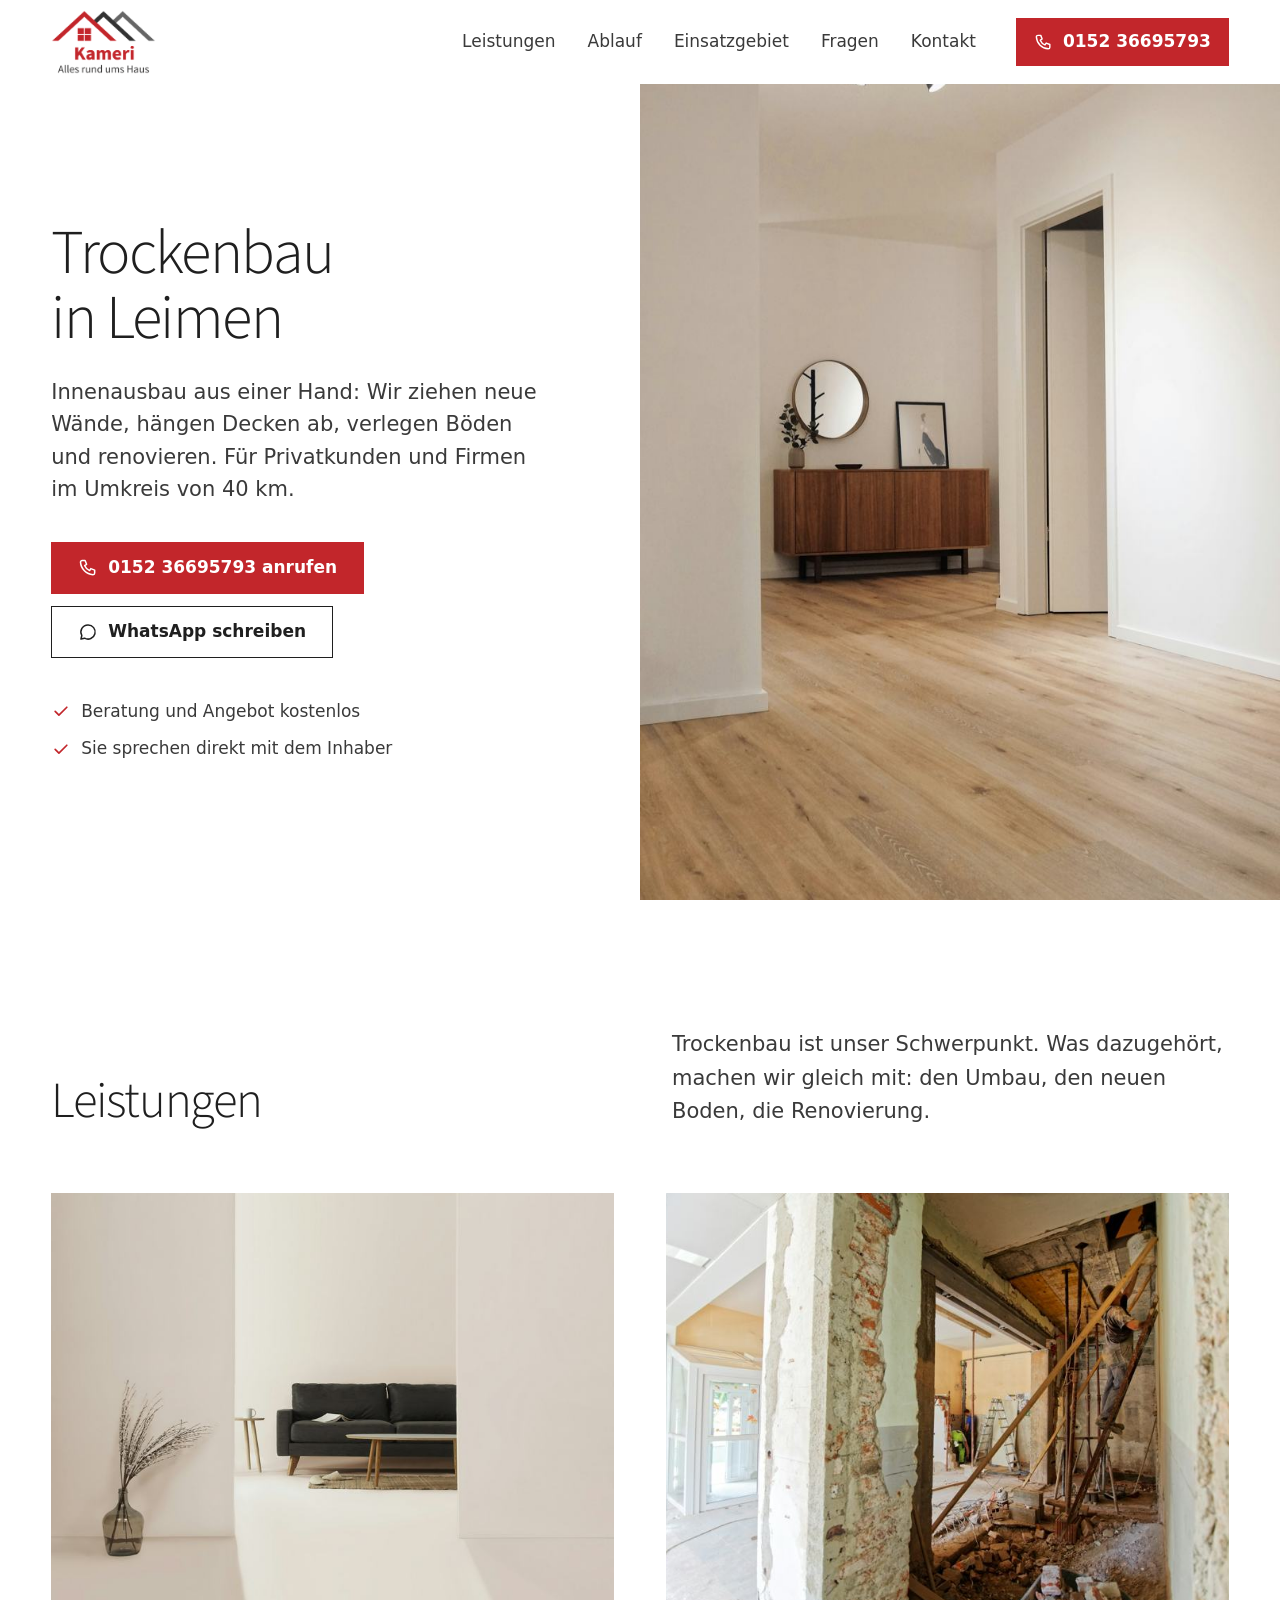
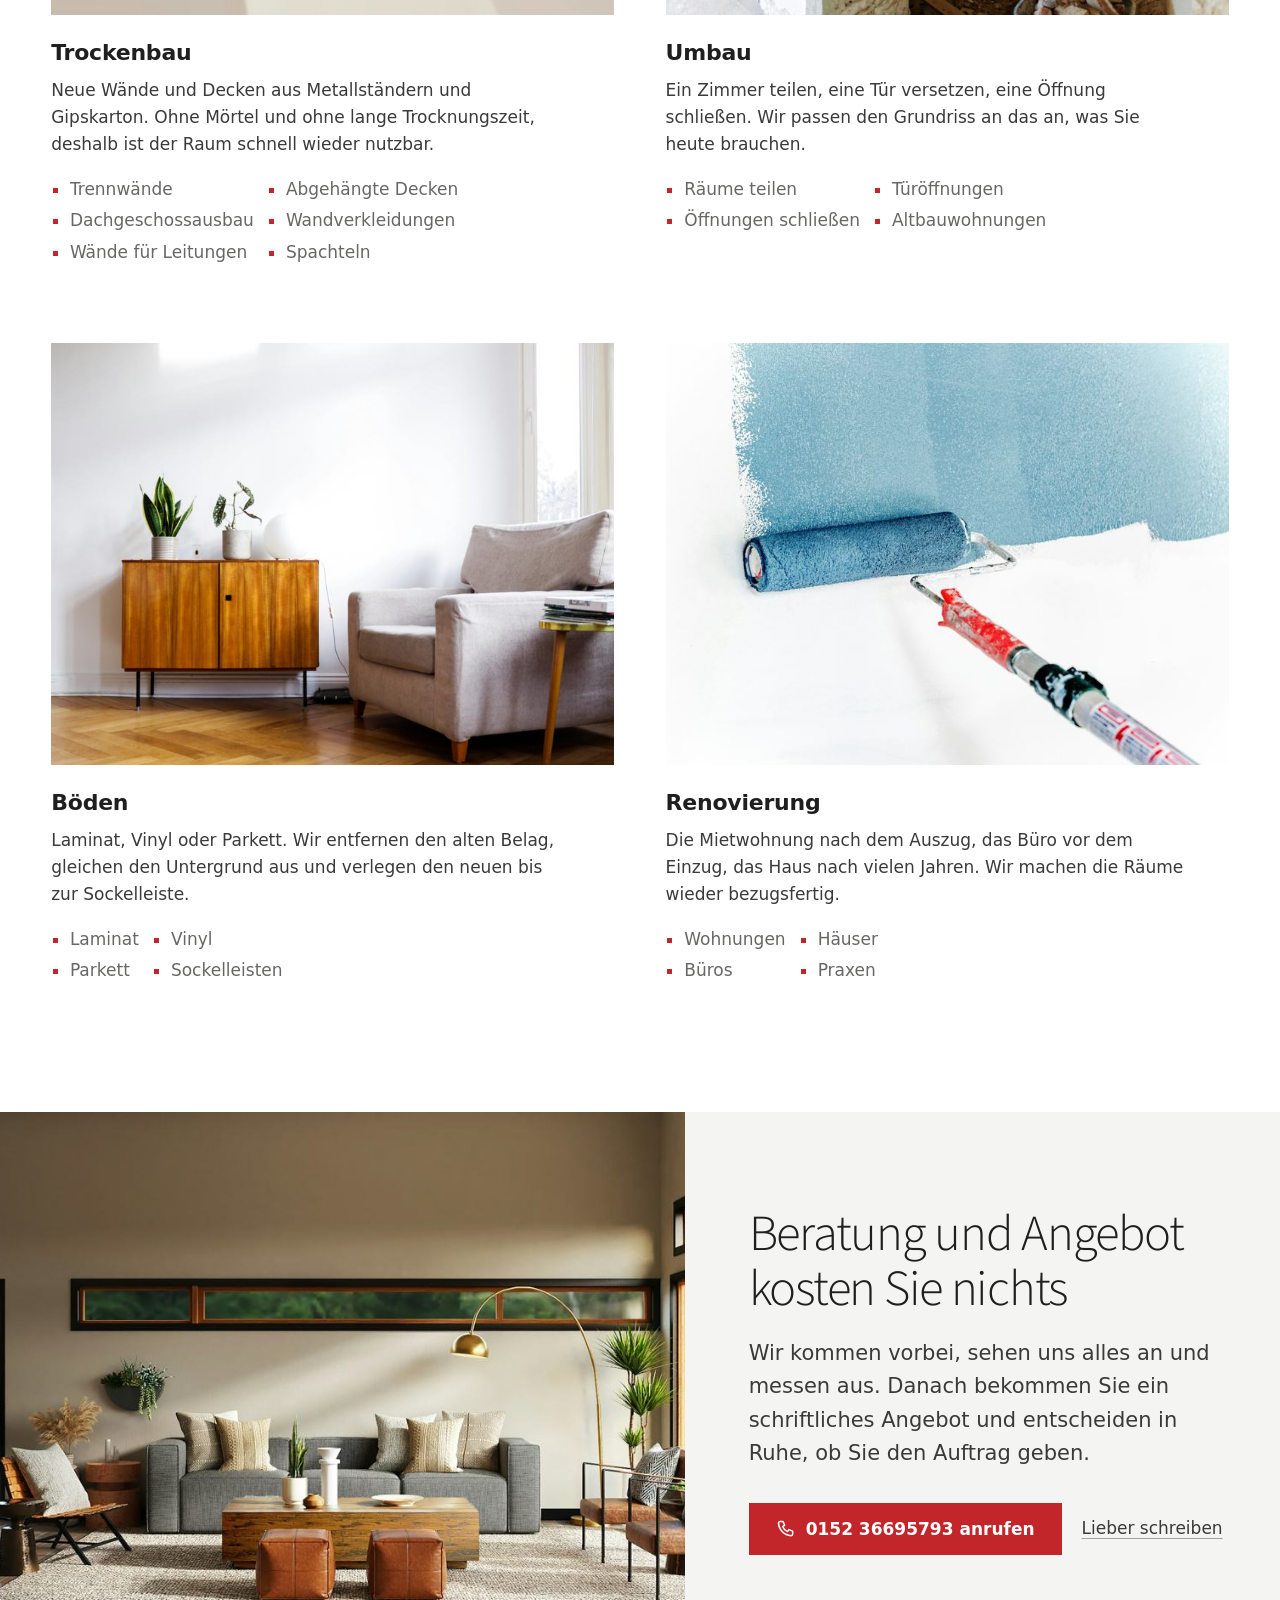
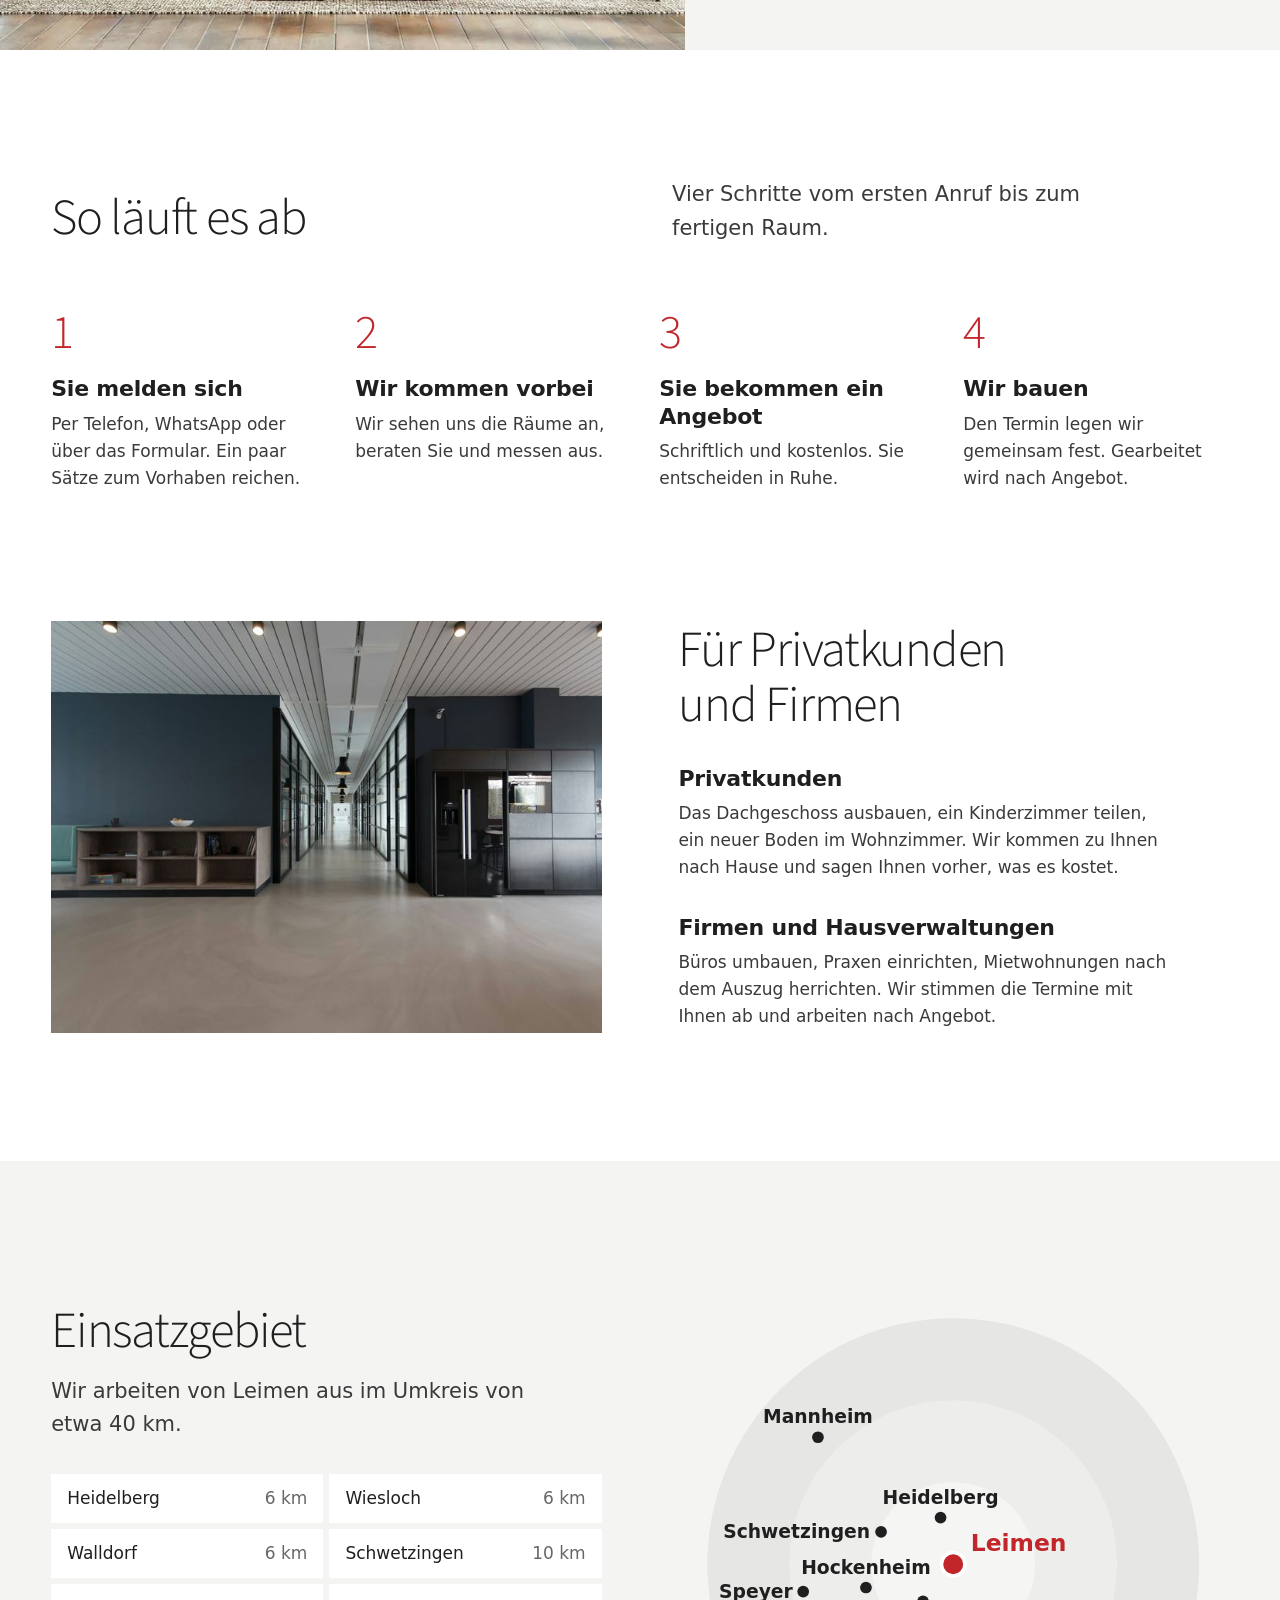
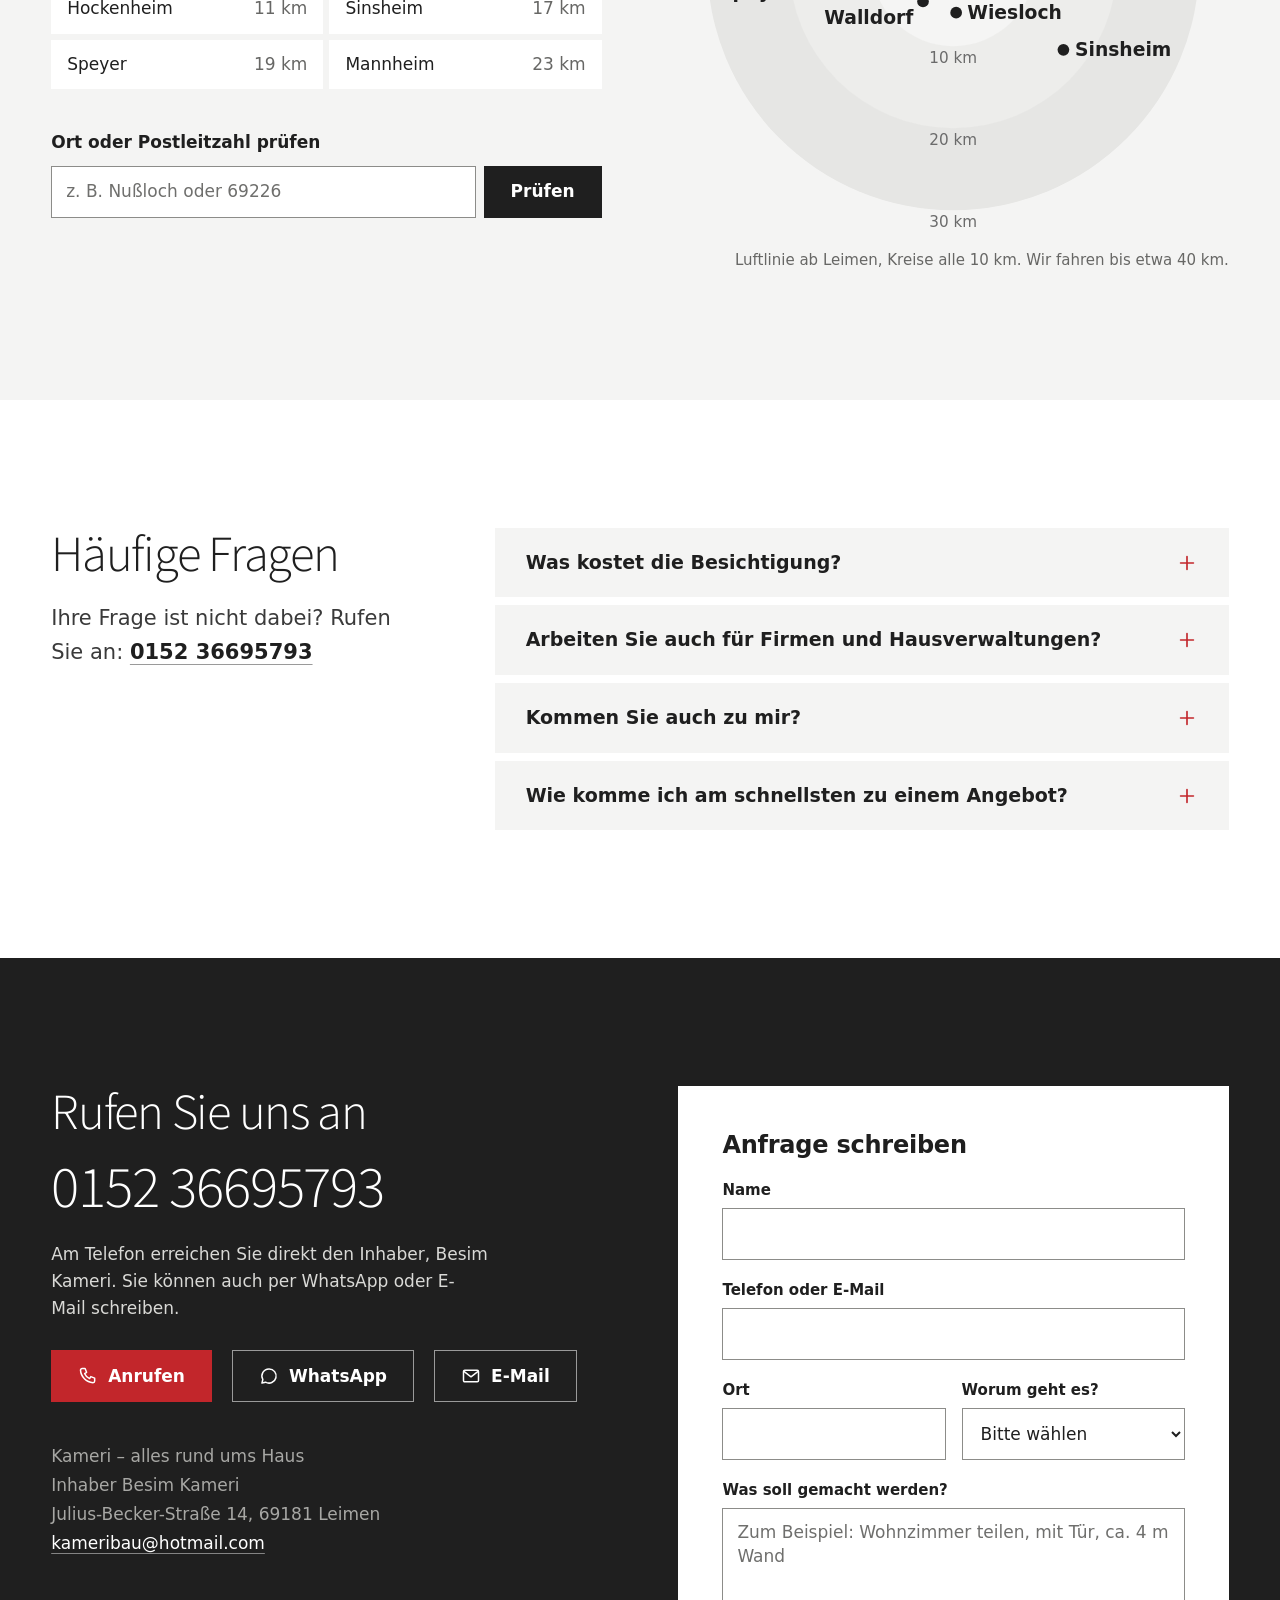
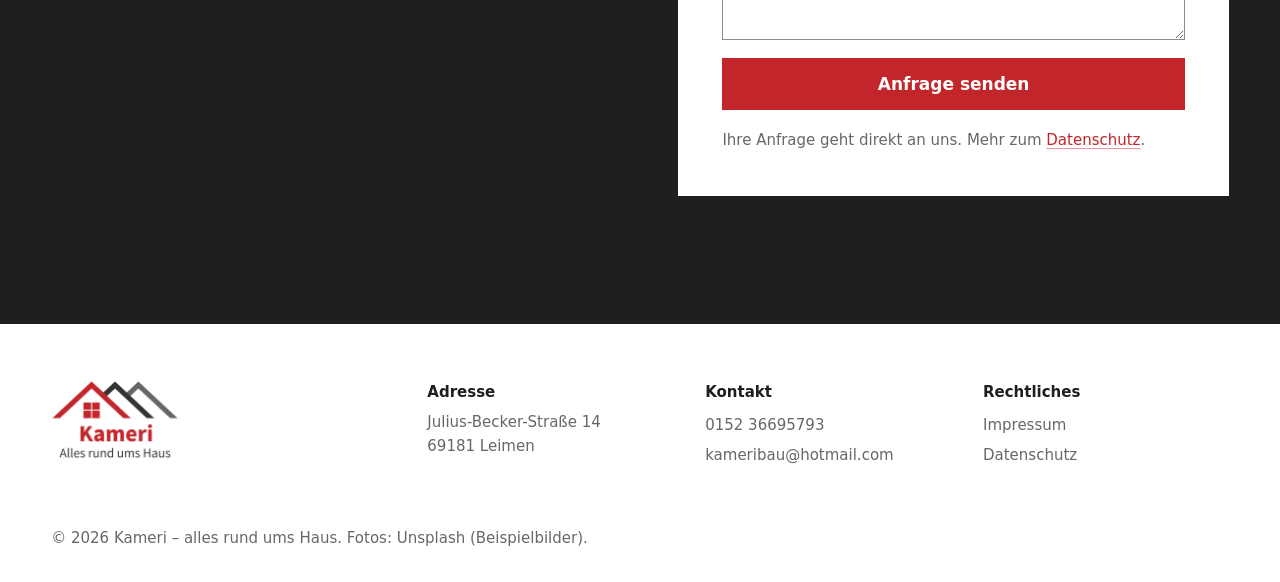
==== commit 8c62f795: "Versionsnummer an CSS und JS, damit Browser keine alte Fassung zeigen Co-Authored-By: Claude Opus 5." ====
--- a/index.html
+++ b/index.html
@@ -10,7 +10,7 @@
   <link rel="apple-touch-icon" href="bilder/favicon.png">
   <link rel="preload" href="schriften/source-sans-3-latin-300-normal.woff2" as="font" type="font/woff2" crossorigin>
   <link rel="preload" href="schriften/source-sans-3-latin-400-normal.woff2" as="font" type="font/woff2" crossorigin>
-  <link rel="stylesheet" href="stil.css">
+  <link rel="stylesheet" href="stil.css?v=3">
   <meta property="og:title" content="Kameri – alles rund ums Haus">
   <meta property="og:description" content="Trockenbau, Umbau, Böden und Renovierung aus Leimen. Beratung und Angebot kostenlos.">
   <meta property="og:image" content="bilder/fotos/raum-eichenboden-1600.jpg">
@@ -386,6 +386,6 @@
     <a class="leiste-whatsapp" href="https://wa.me/4915236695793"><svg aria-hidden="true"><use href="#i-chat"/></svg>WhatsApp</a>
   </div>
 
-  <script src="seite.js" defer></script>
+  <script src="seite.js?v=3" defer></script>
 </body>
 </html>
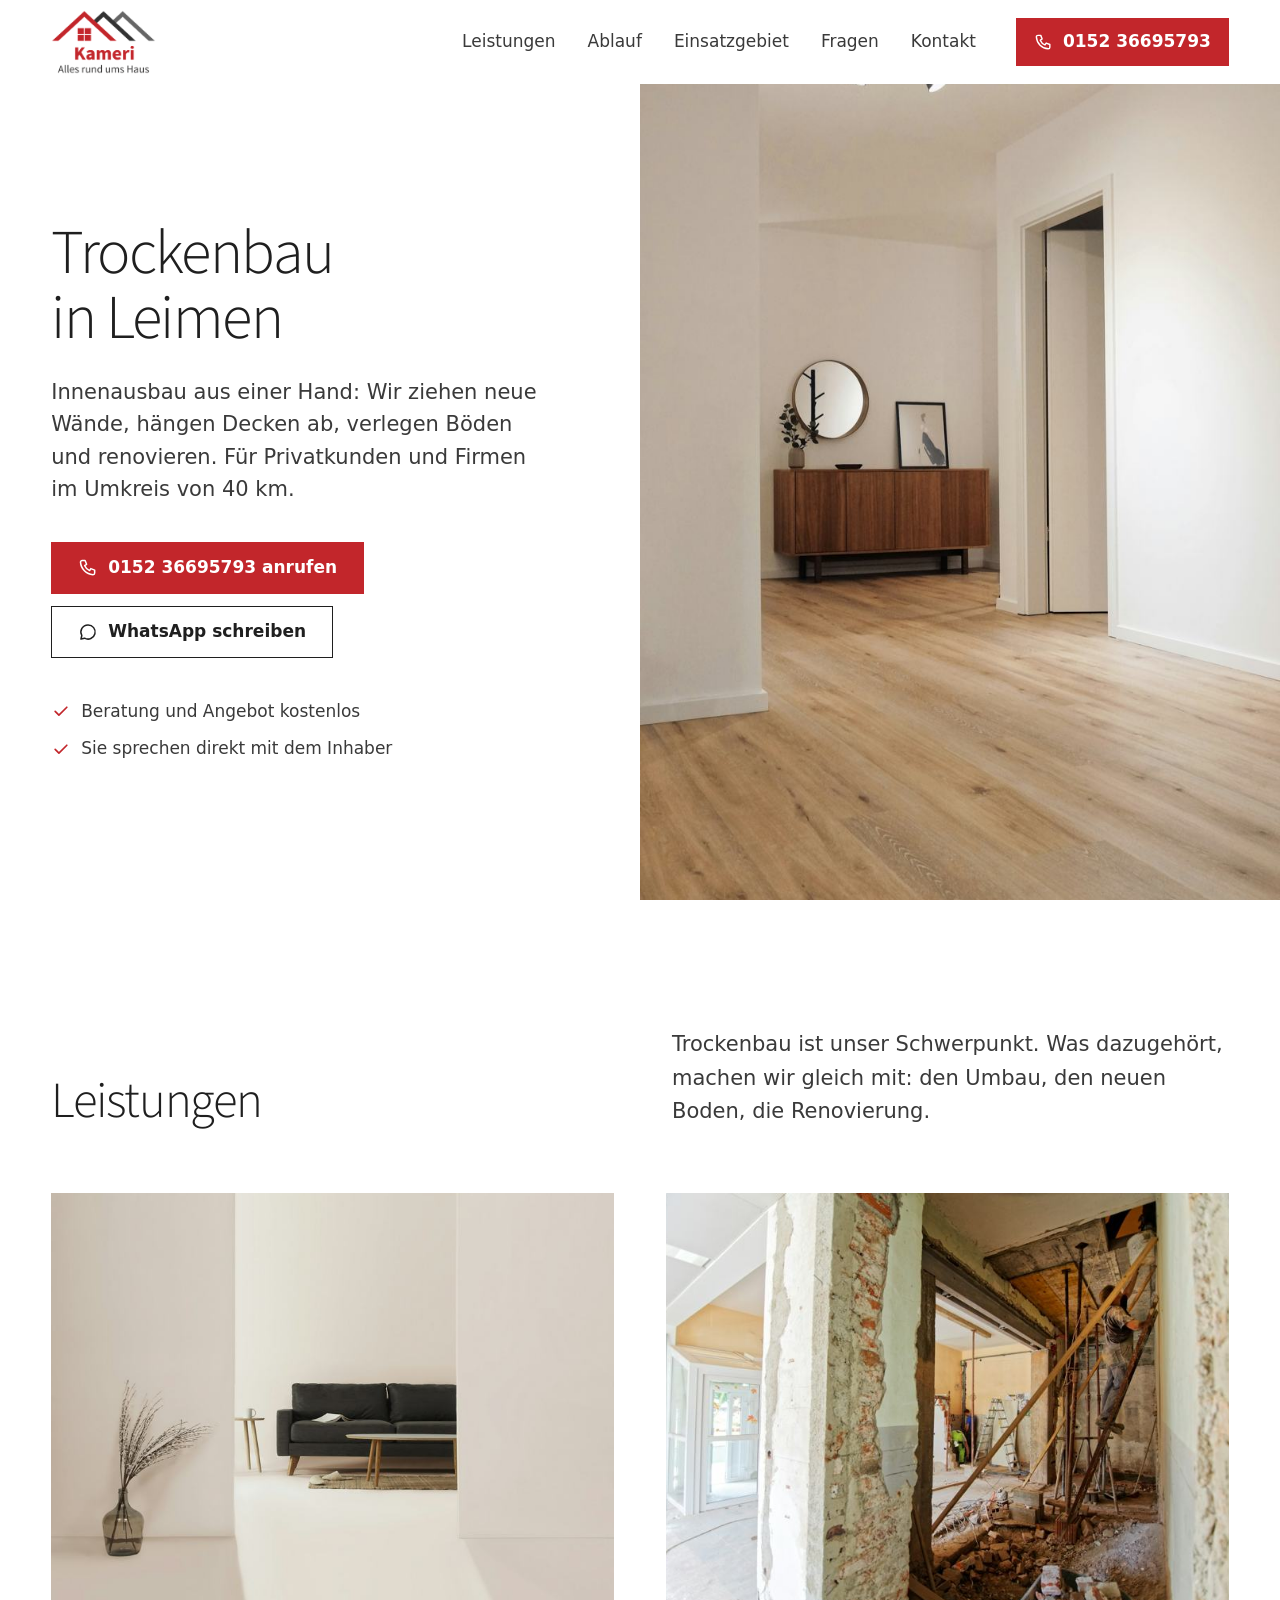
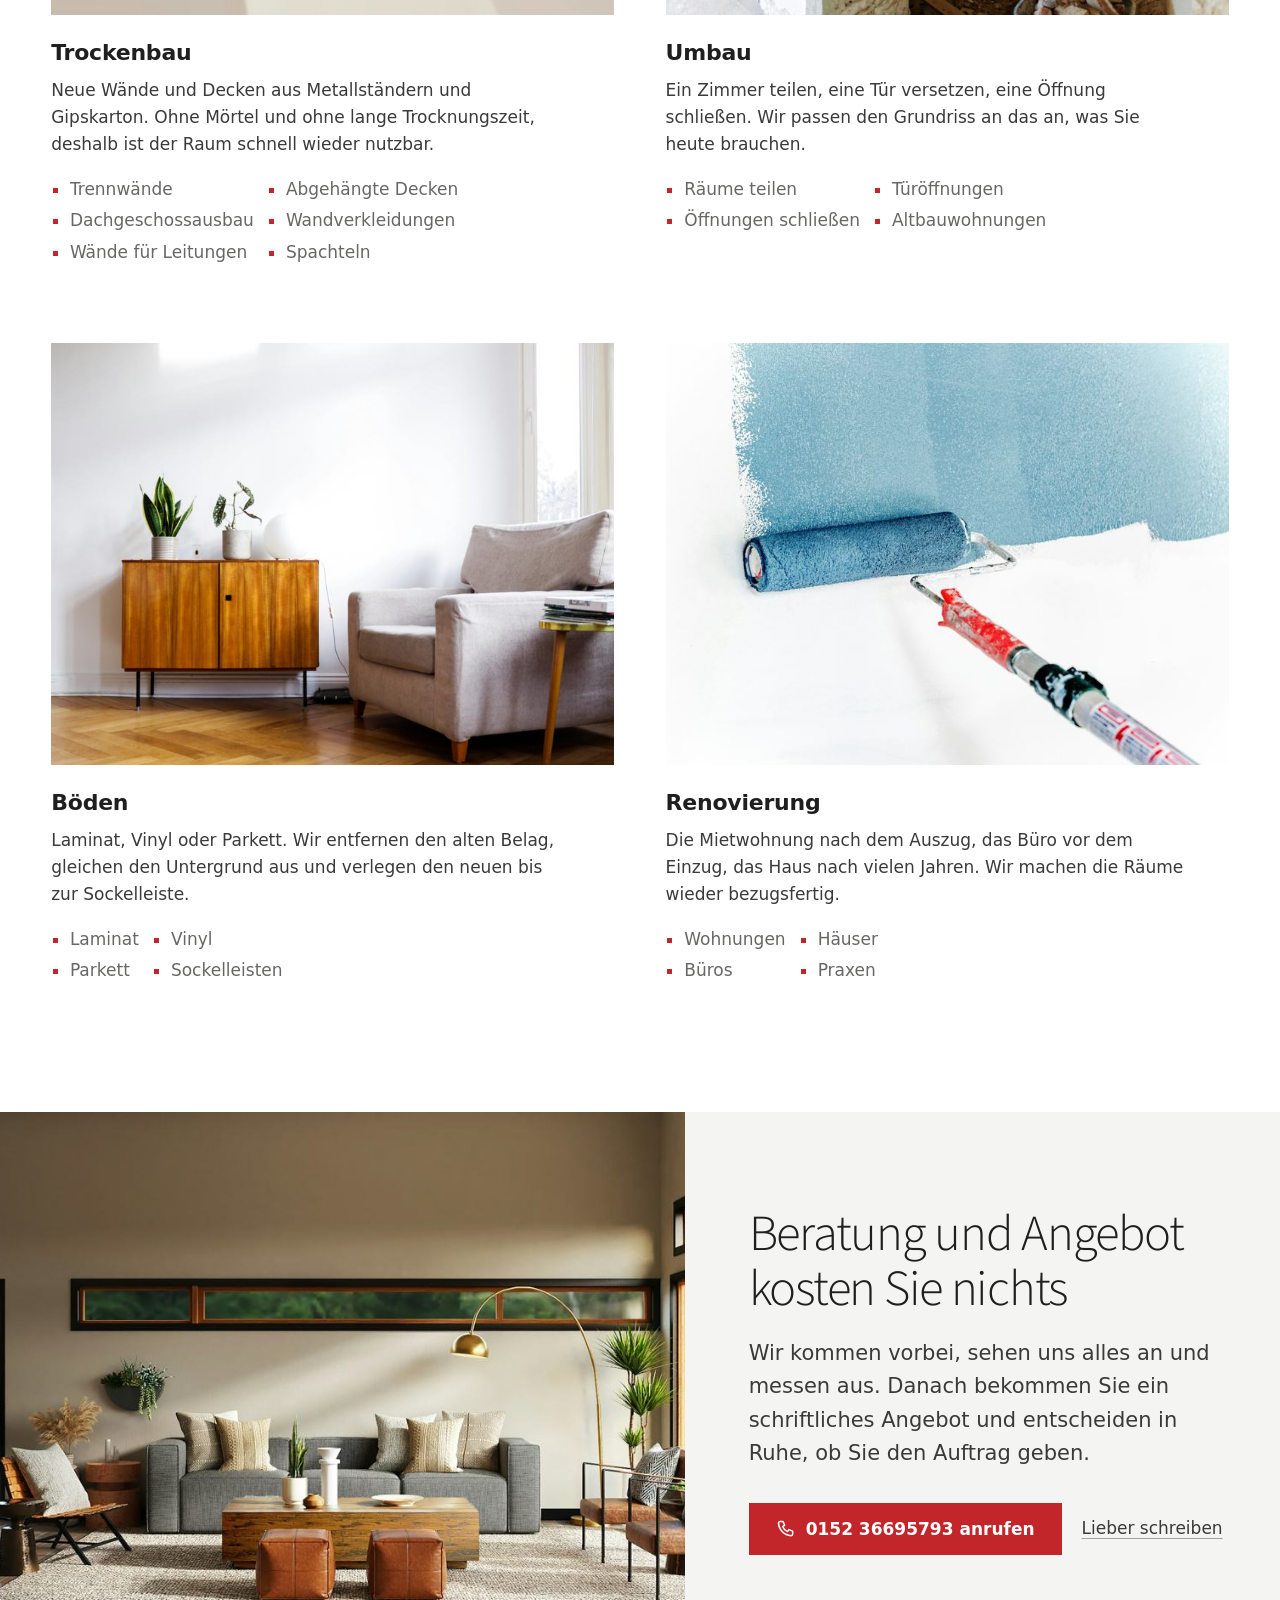
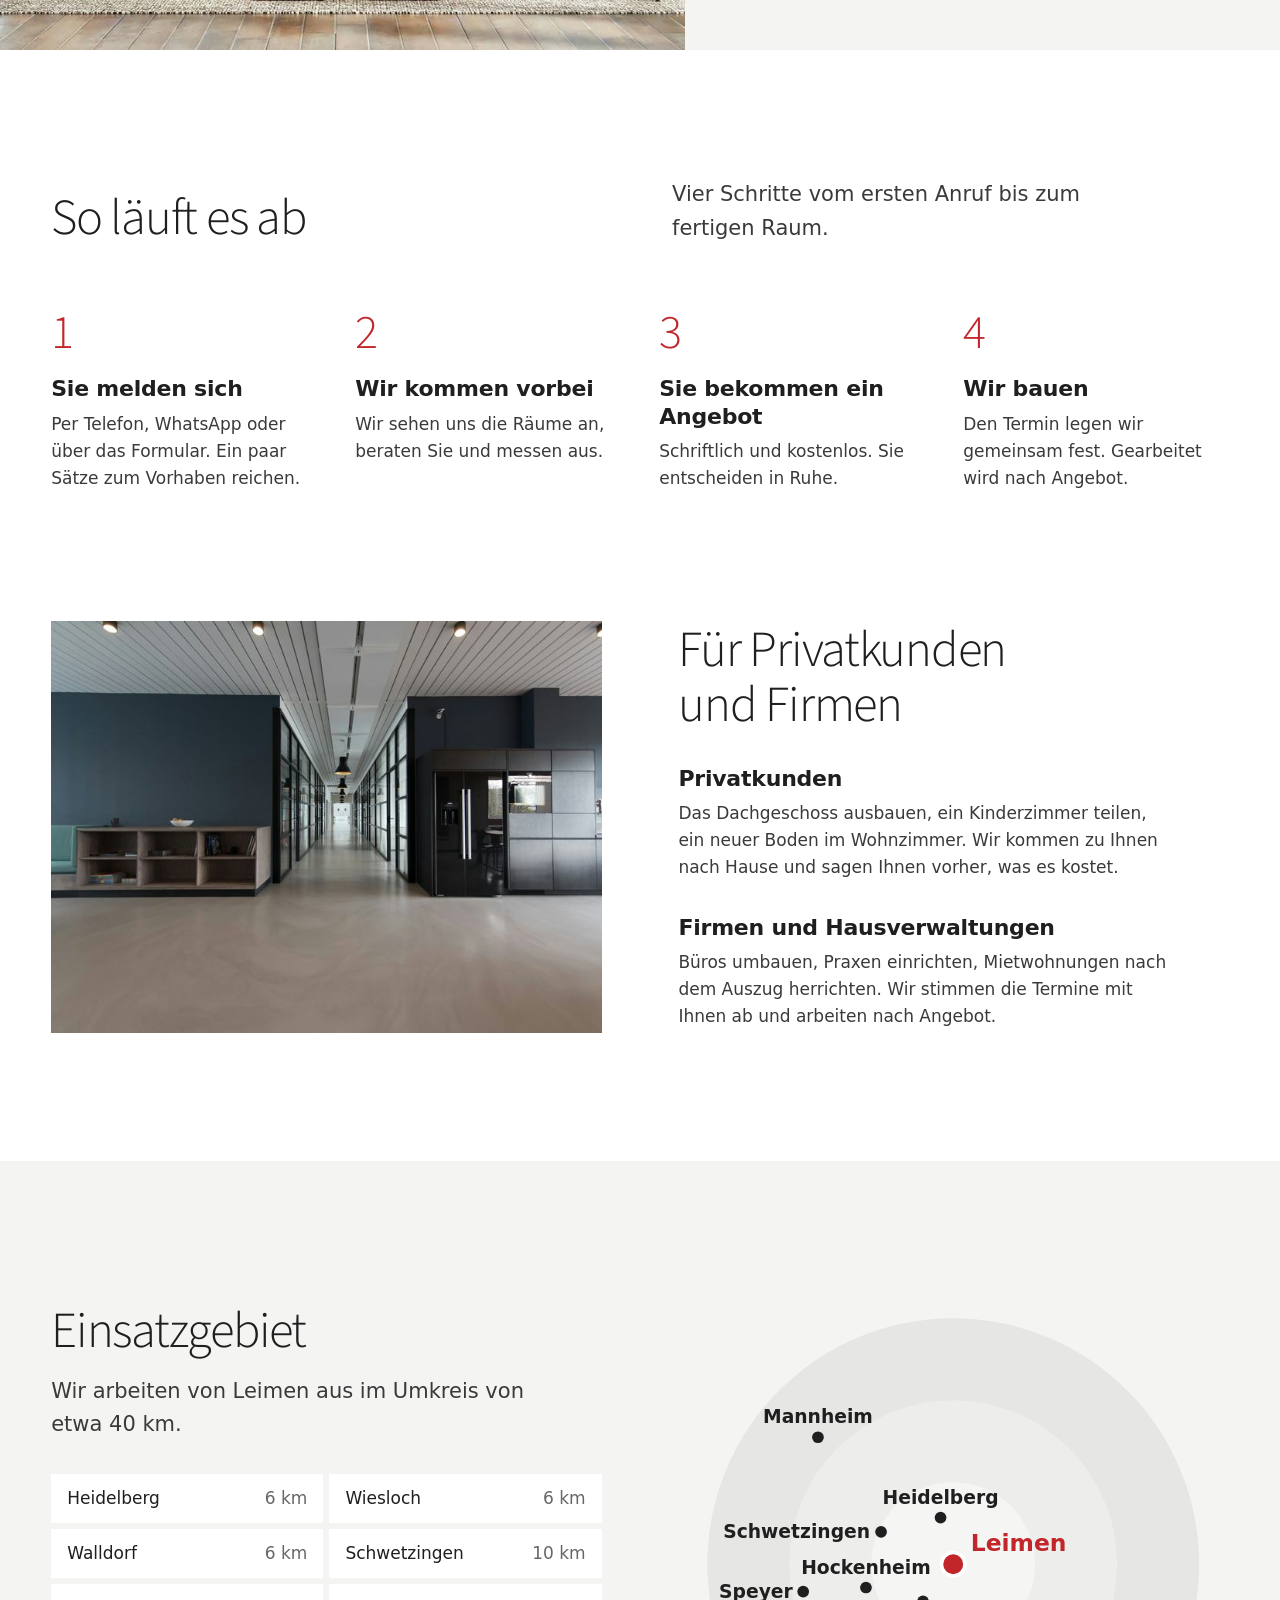
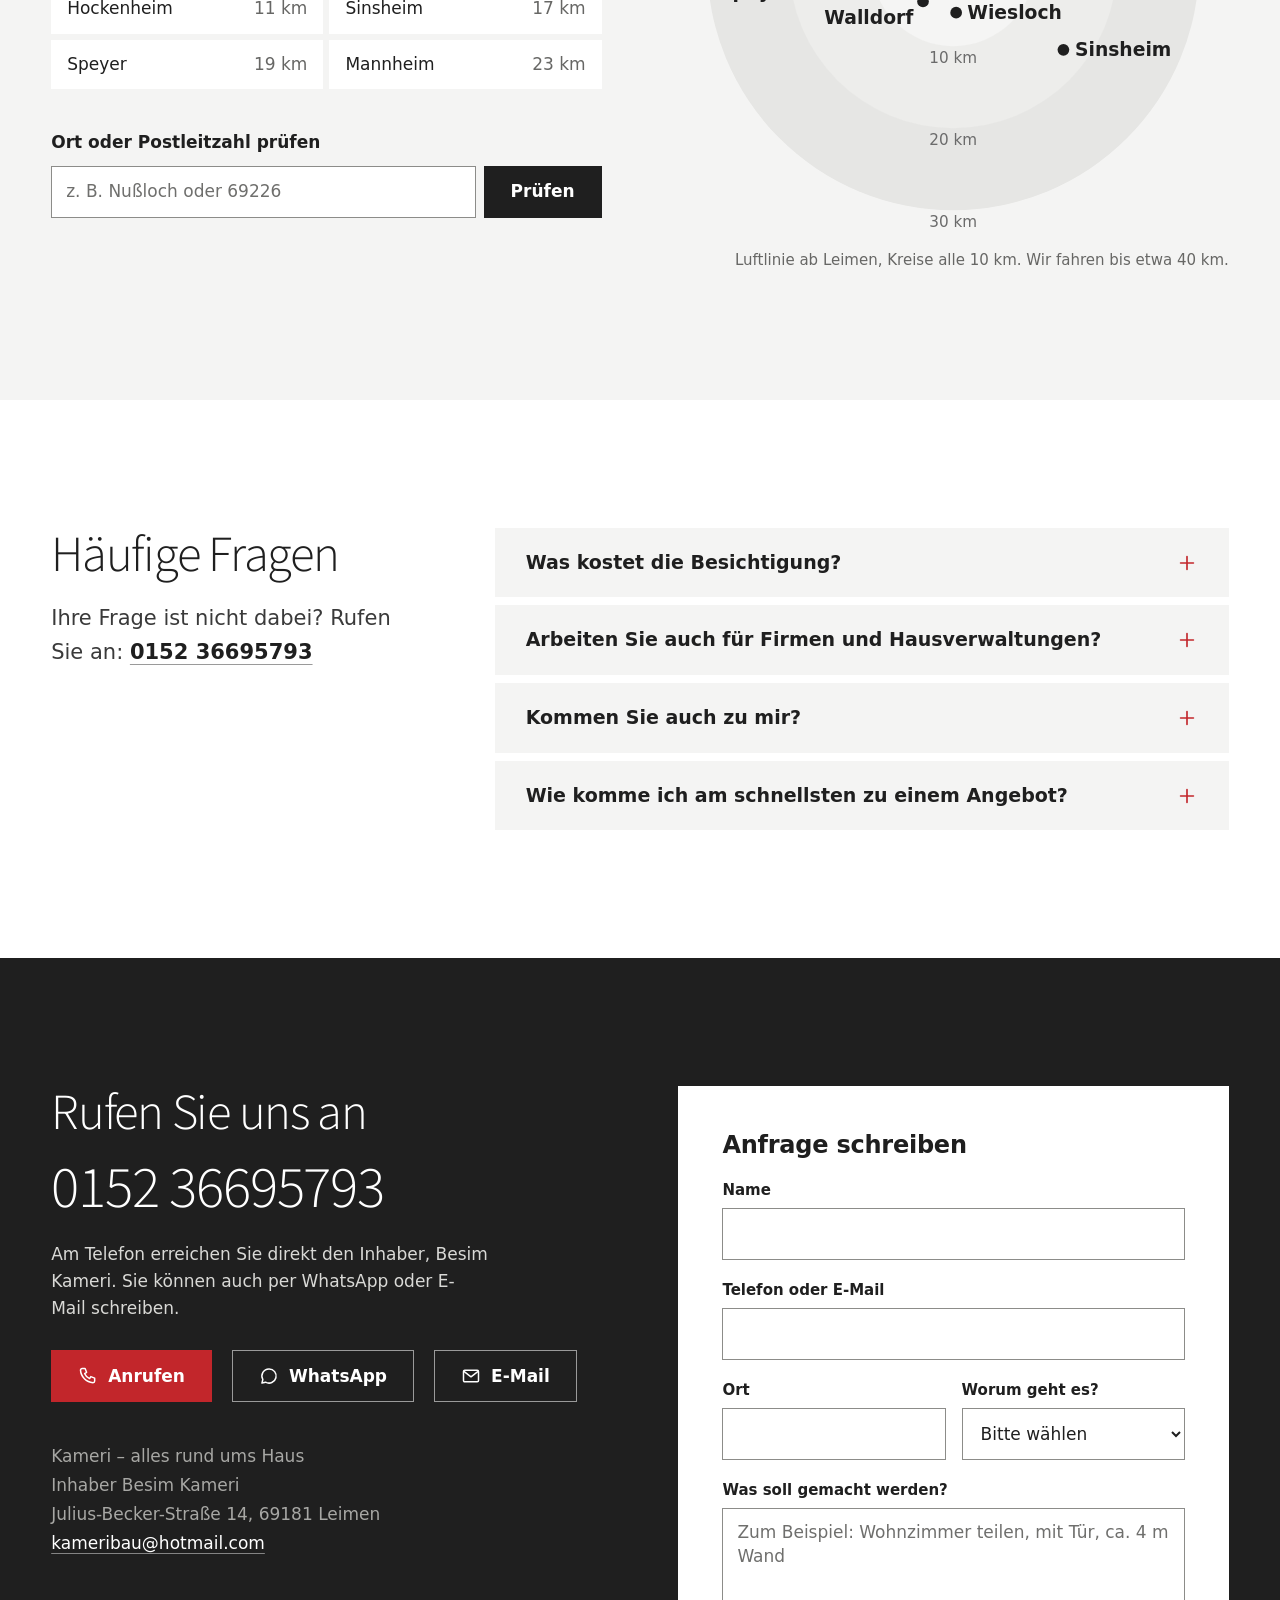
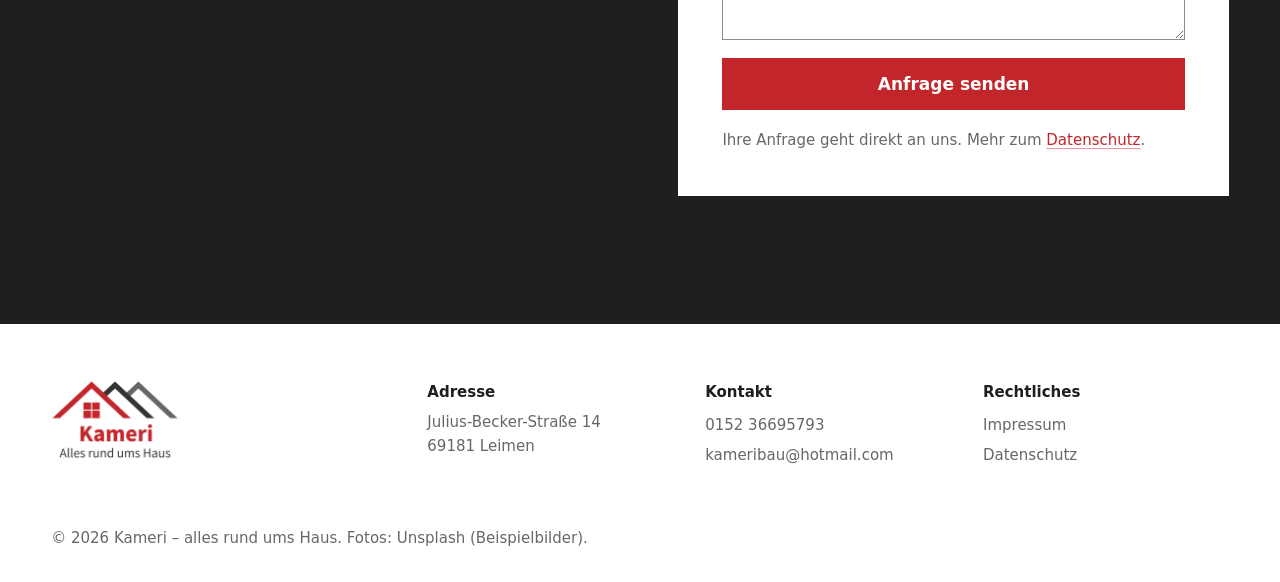
==== commit 767bac86: "Animationen verfeinert - Kopf-Schatten über Pseudo-Element, nur Deckkraft animiert - Foto-Zoom beim " ====
--- a/index.html
+++ b/index.html
@@ -10,7 +10,7 @@
   <link rel="apple-touch-icon" href="bilder/favicon.png">
   <link rel="preload" href="schriften/source-sans-3-latin-300-normal.woff2" as="font" type="font/woff2" crossorigin>
   <link rel="preload" href="schriften/source-sans-3-latin-400-normal.woff2" as="font" type="font/woff2" crossorigin>
-  <link rel="stylesheet" href="stil.css?v=3">
+  <link rel="stylesheet" href="stil.css?v=4">
   <meta property="og:title" content="Kameri – alles rund ums Haus">
   <meta property="og:description" content="Trockenbau, Umbau, Böden und Renovierung aus Leimen. Beratung und Angebot kostenlos.">
   <meta property="og:image" content="bilder/fotos/raum-eichenboden-1600.jpg">
@@ -386,6 +386,6 @@
     <a class="leiste-whatsapp" href="https://wa.me/4915236695793"><svg aria-hidden="true"><use href="#i-chat"/></svg>WhatsApp</a>
   </div>
 
-  <script src="seite.js?v=3" defer></script>
+  <script src="seite.js?v=4" defer></script>
 </body>
 </html>
--- a/stil.css
+++ b/stil.css
@@ -286,12 +286,23 @@
   top: 0;
   z-index: 50;
   background: var(--weiss);
-  transition: box-shadow 240ms ease;
-}
-
-/* Der Kopf klebt oben und schwebt dann über dem Inhalt: Schatten nur in diesem Zustand */
-.kopf.gescrollt {
+}
+
+/* Der Kopf klebt oben und schwebt dann über dem Inhalt: Schatten nur in diesem Zustand.
+   Der Schatten liegt fertig auf einem Pseudo-Element, animiert wird nur dessen Deckkraft. */
+.kopf::after {
+  content: "";
+  position: absolute;
+  inset: 0;
+  z-index: -1;
   box-shadow: /* taste-skill-ignore */ 0 1px 0 rgb(0 0 0 / 0.05), 0 10px 30px -18px rgb(0 0 0 / 0.35);
+  opacity: 0;
+  pointer-events: none;
+  transition: opacity 240ms var(--ease-out);
+}
+
+.kopf.gescrollt::after {
+  opacity: 1;
 }
 
 .kopf-innen {
@@ -476,7 +487,7 @@
   width: 100%;
   height: 100%;
   object-fit: cover;
-  transition: transform 900ms var(--ease-soft);
+  transition: transform 500ms var(--ease-soft);
 }
 
 .leistung h3 {
@@ -1063,7 +1074,7 @@
   .js .start-text > :nth-child(3) { animation-delay: 140ms; }
   .js .start-text > :nth-child(4) { animation-delay: 210ms; }
   .js .start-bild img {
-    animation: bild-ruhe 1400ms var(--ease-soft) both;
+    animation: bild-ruhe 900ms var(--ease-soft) both;
   }
 
   .bewegung [data-zeigen] {
@@ -1084,13 +1095,55 @@
 }
 
 @keyframes bild-ruhe {
-  from { opacity: 0.4; transform: scale(1.04); }
-  to { opacity: 1; transform: none; }
+  from { transform: scale(1.03); }
+  to { transform: none; }
 }
 
 @media (prefers-reduced-motion: reduce) {
   html {
     scroll-behavior: auto;
+  }
+  .bewegung [data-zeigen] {
+    opacity: 0;
+    transition: opacity 200ms ease;
+  }
+  .bewegung [data-zeigen].ist-da {
+    opacity: 1;
+  }
+  :root .leiste,
+  :root .leiste.weg {
+    transform: none;
+    transition: opacity 150ms ease, visibility 0s linear 0s;
+  }
+  :root .leiste.weg {
+    opacity: 0;
+    transition: opacity 150ms ease, visibility 0s linear 150ms;
+  }
+}
+
+/* Danke-Meldung erscheint sanft statt schlagartig */
+@media (prefers-reduced-motion: no-preference) {
+  .formular-danke {
+    transition: opacity 250ms var(--ease-out), transform 250ms var(--ease-out);
+    @starting-style {
+      opacity: 0;
+      transform: scale(0.97);
+    }
+  }
+}
+
+/* Antworten der Fragen klappen weich auf, wo der Browser es kann */
+@media (prefers-reduced-motion: no-preference) {
+  .fragen {
+    interpolate-size: allow-keywords;
+  }
+  .fragen details::details-content {
+    height: 0;
+    overflow: clip;
+    transition: height 220ms var(--ease-out), content-visibility 220ms allow-discrete;
+  }
+  .fragen details[open]::details-content {
+    height: auto;
   }
 }
 
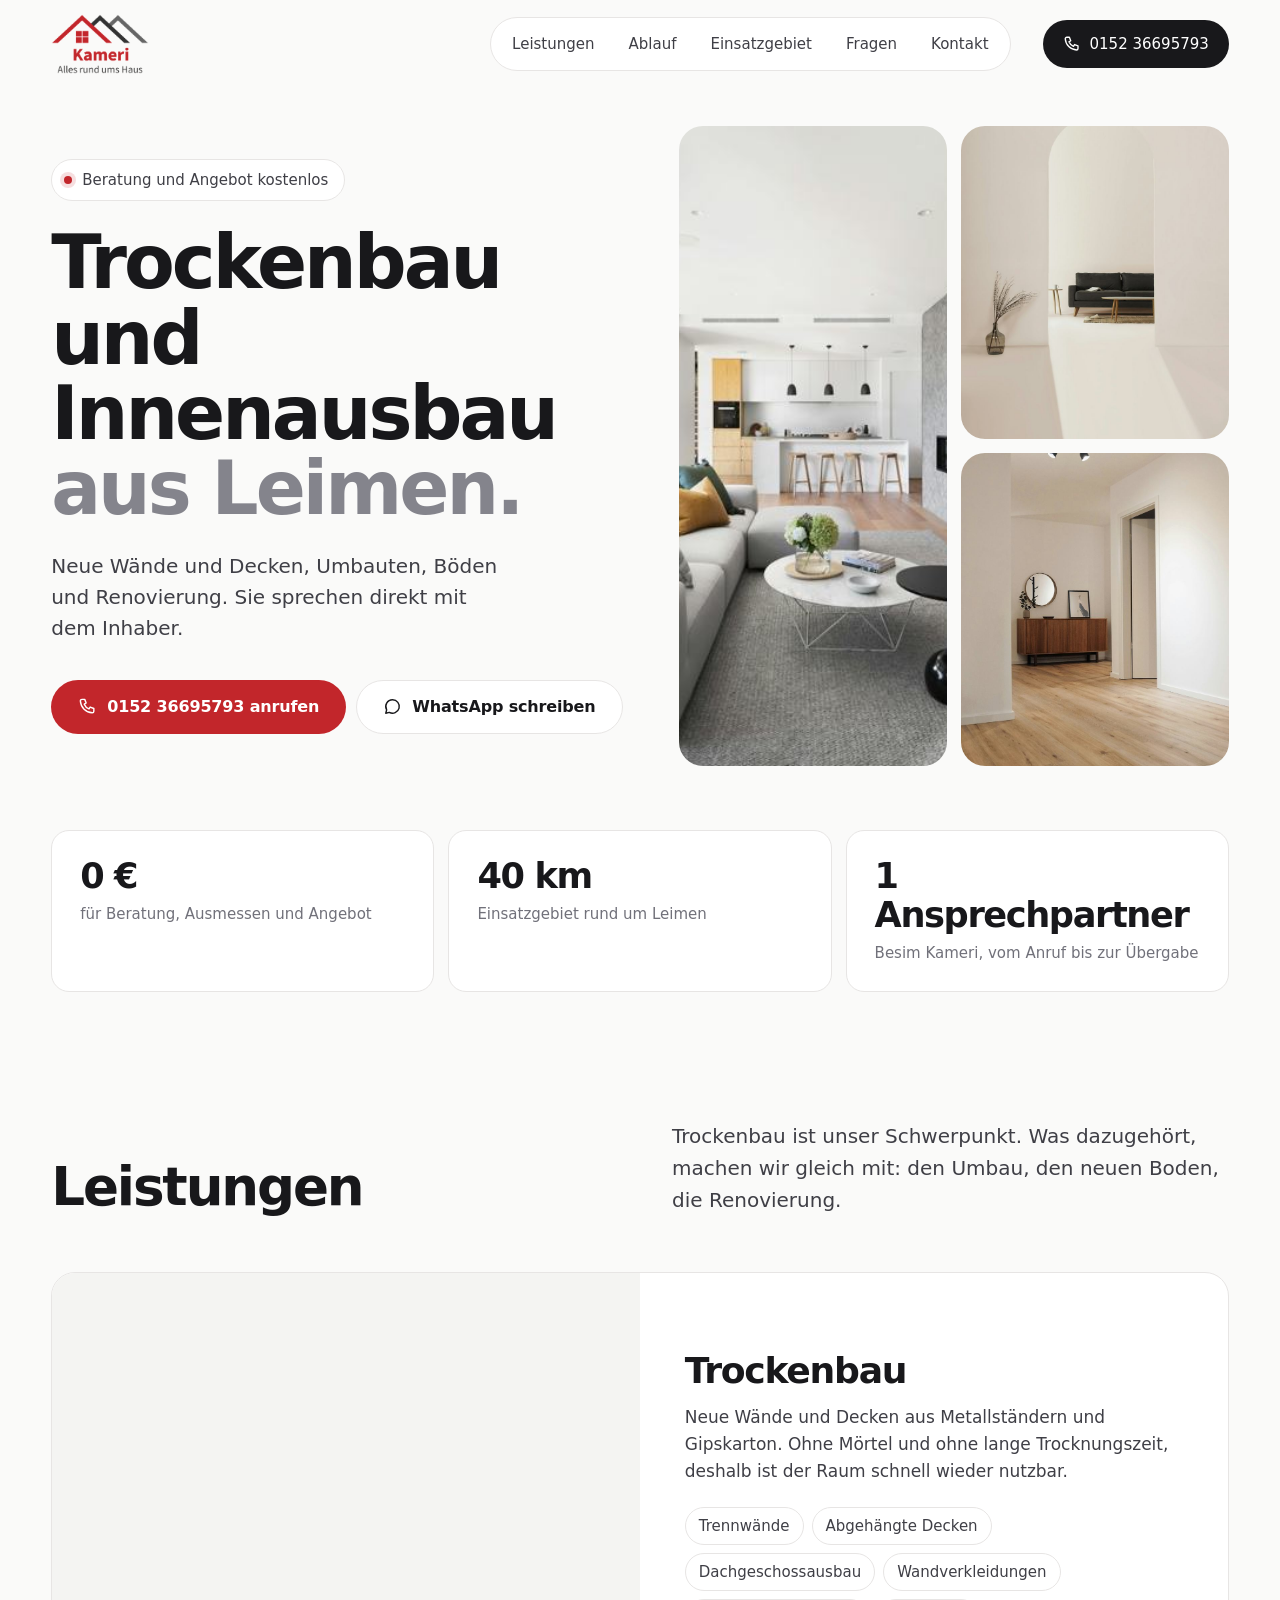
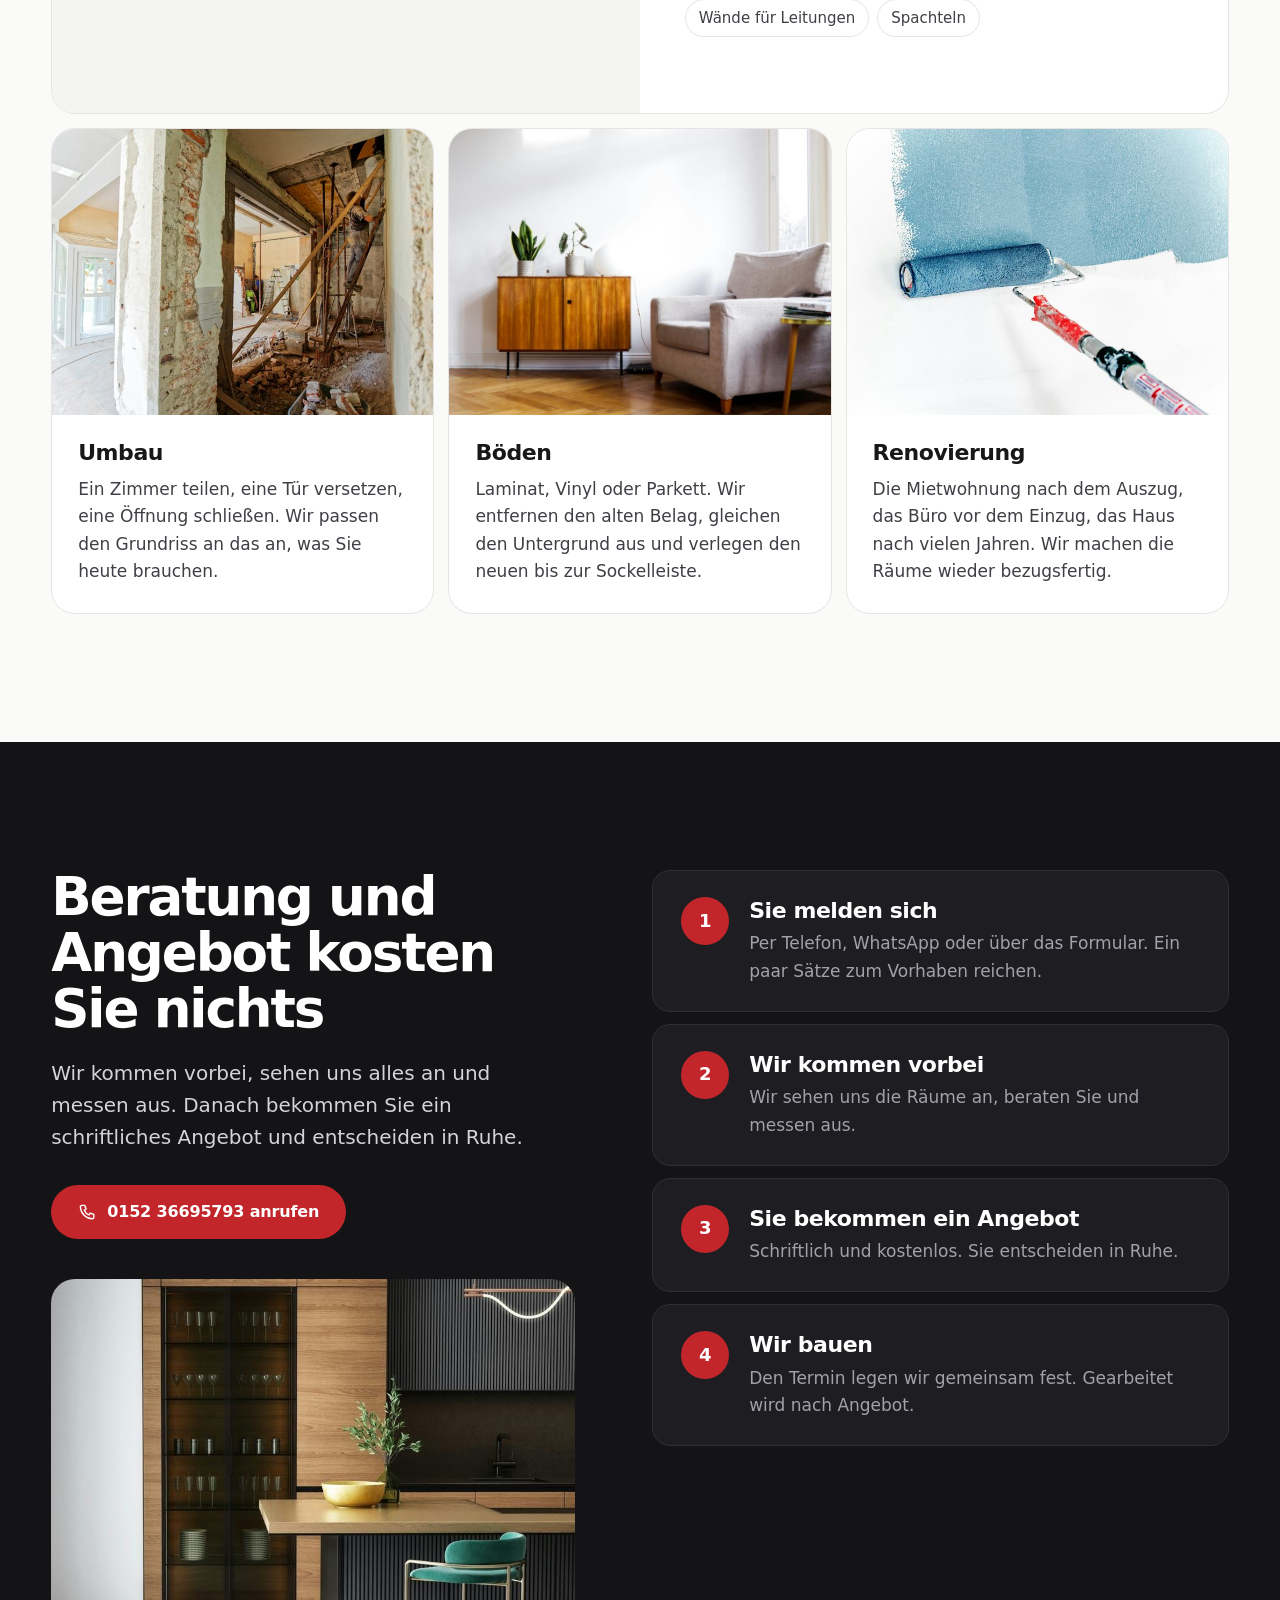
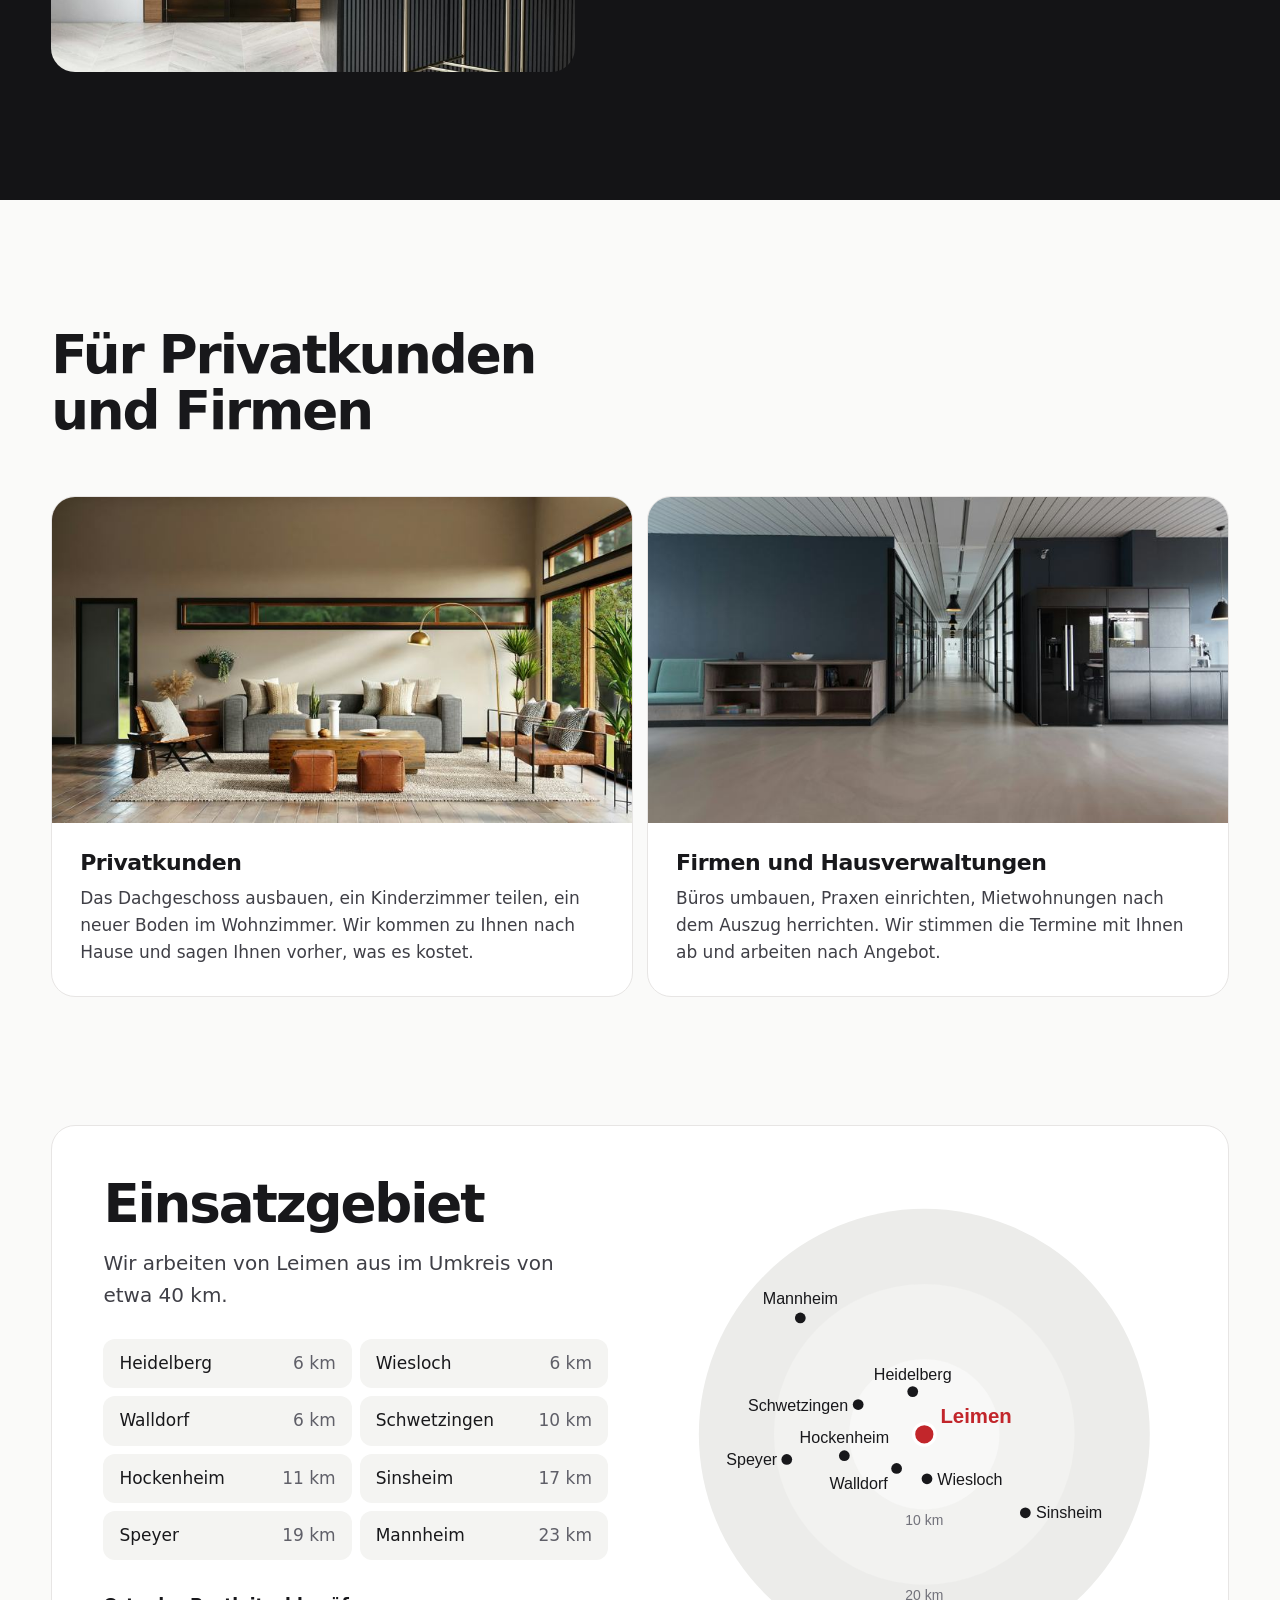
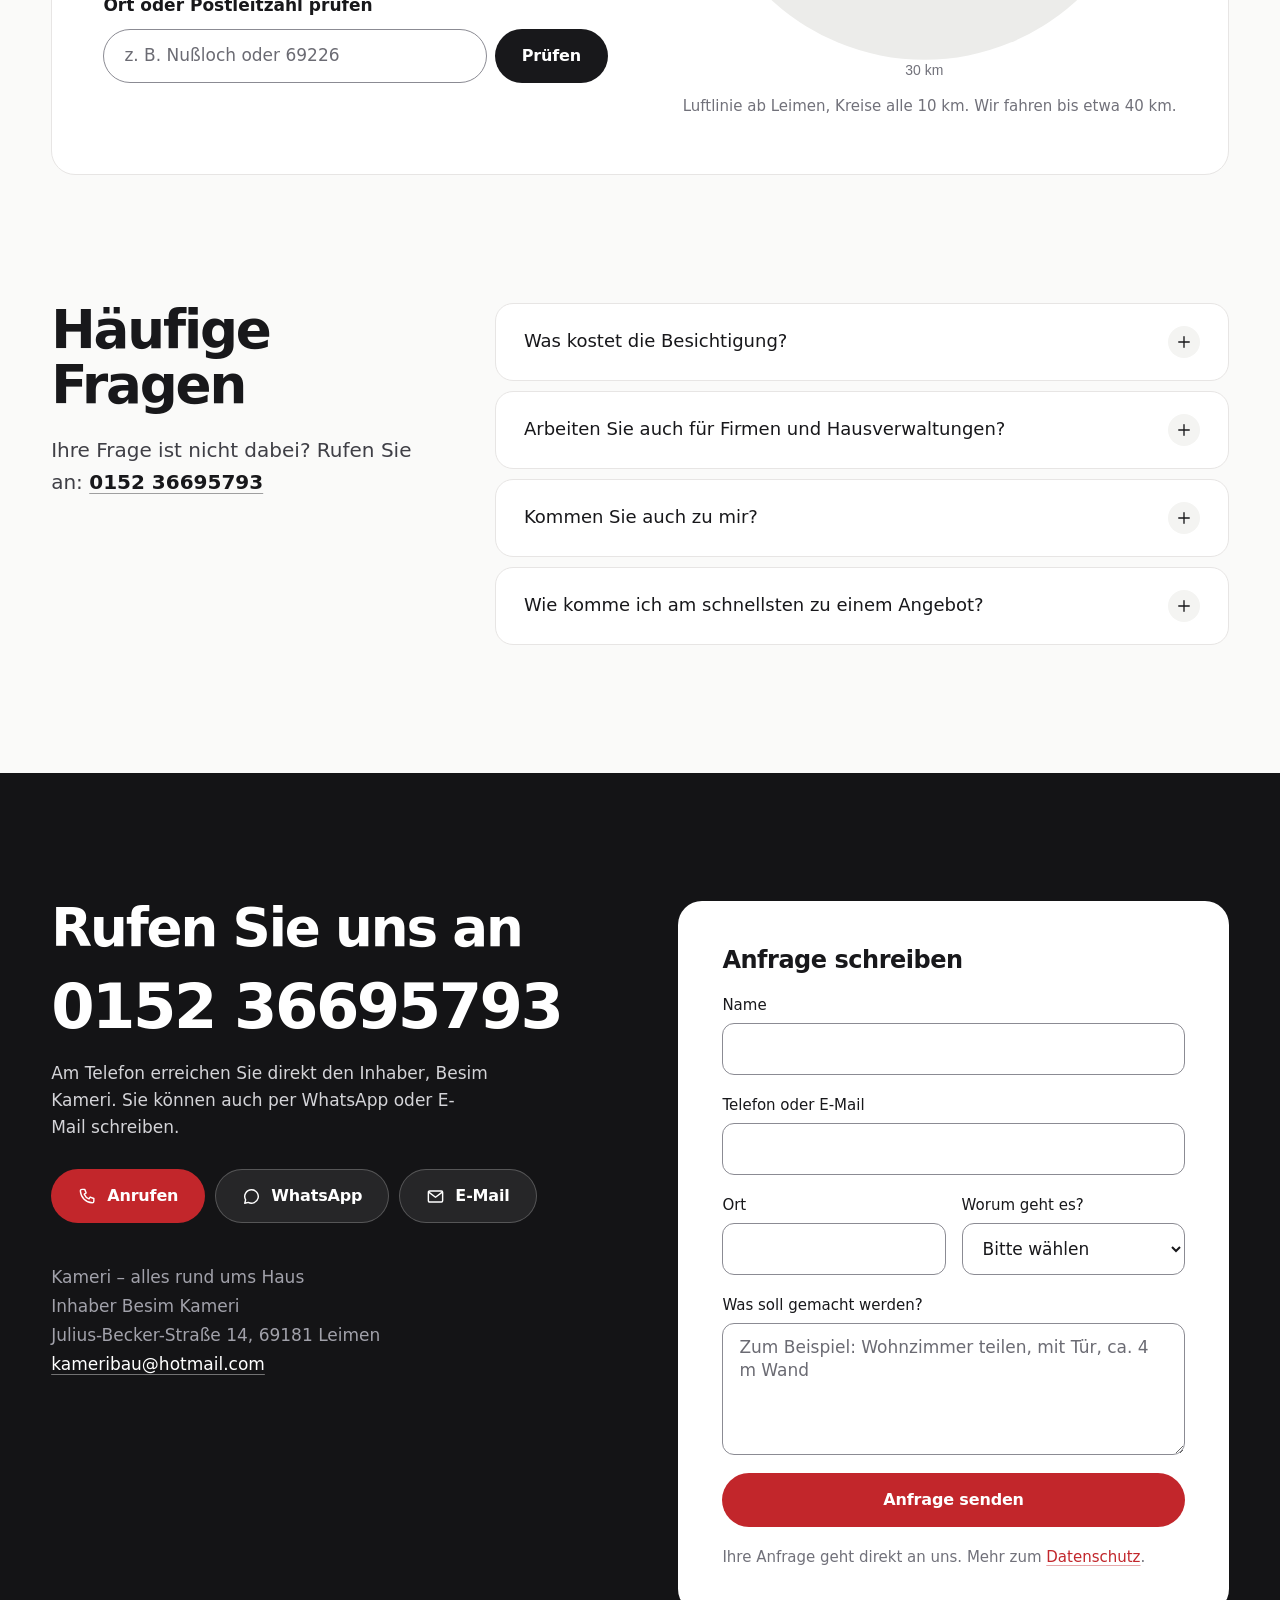
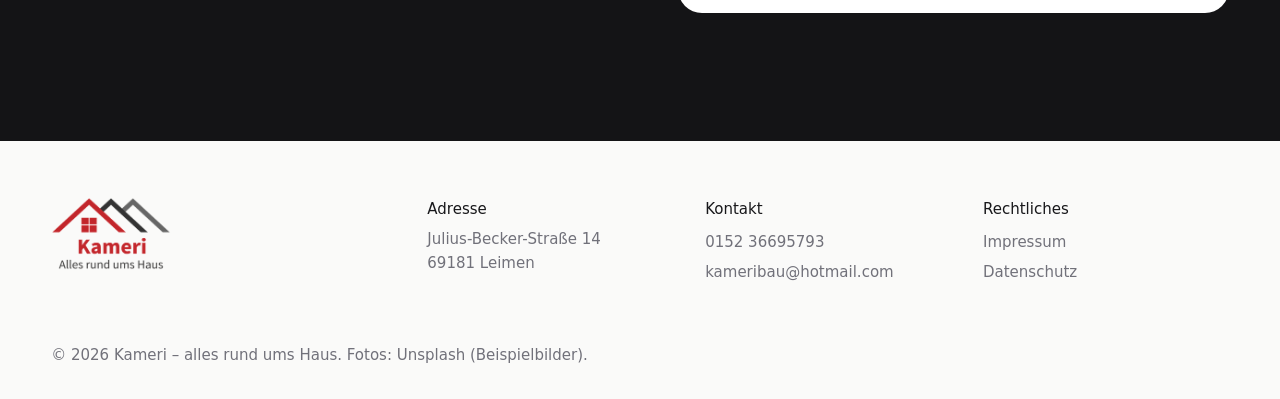
==== commit 65b8c265: "Neues Design: hell und modern mit dunklen Abschnitten Vom Inhaber aus drei Entwürfen gewählt (B + du" ====
--- a/index.html
+++ b/index.html
@@ -5,15 +5,15 @@
   <meta name="viewport" content="width=device-width, initial-scale=1, viewport-fit=cover">
   <title>Kameri – Trockenbau und Innenausbau in Leimen</title>
   <meta name="description" content="Kameri aus Leimen: Trockenbau, Umbau, Böden und Renovierung für Privatkunden und Firmen im Umkreis von 40 km. Beratung und Angebot kostenlos. Tel. 0152 36695793.">
-  <meta name="theme-color" content="#ffffff">
+  <meta name="theme-color" content="#fafaf9">
   <link rel="icon" type="image/png" href="bilder/favicon.png">
   <link rel="apple-touch-icon" href="bilder/favicon.png">
-  <link rel="preload" href="schriften/source-sans-3-latin-300-normal.woff2" as="font" type="font/woff2" crossorigin>
-  <link rel="preload" href="schriften/source-sans-3-latin-400-normal.woff2" as="font" type="font/woff2" crossorigin>
-  <link rel="stylesheet" href="stil.css?v=4">
+  <link rel="preload" href="schriften/geist-sans-latin-600-normal.woff2" as="font" type="font/woff2" crossorigin>
+  <link rel="preload" href="schriften/geist-sans-latin-400-normal.woff2" as="font" type="font/woff2" crossorigin>
+  <link rel="stylesheet" href="stil.css?v=6">
   <meta property="og:title" content="Kameri – alles rund ums Haus">
   <meta property="og:description" content="Trockenbau, Umbau, Böden und Renovierung aus Leimen. Beratung und Angebot kostenlos.">
-  <meta property="og:image" content="bilder/fotos/raum-eichenboden-1600.jpg">
+  <meta property="og:image" content="bilder/fotos/wohnkueche-1200.jpg">
   <meta property="og:locale" content="de_DE">
   <script type="application/ld+json">
   {
@@ -46,6 +46,7 @@
     <symbol id="i-post" viewBox="0 0 24 24"><rect x="3" y="5" width="18" height="14" rx="1.5" fill="none" stroke="currentColor" stroke-width="1.8"/><path fill="none" stroke="currentColor" stroke-width="1.8" stroke-linejoin="round" d="m3.5 6.5 8.5 6.5 8.5-6.5"/></symbol>
     <symbol id="i-haken" viewBox="0 0 24 24"><path fill="none" stroke="currentColor" stroke-width="2" stroke-linecap="round" stroke-linejoin="round" d="m5 12.5 4.5 4.5L19 7.5"/></symbol>
     <symbol id="i-plus" viewBox="0 0 24 24"><path fill="none" stroke="currentColor" stroke-width="1.8" stroke-linecap="round" d="M12 5v14M5 12h14"/></symbol>
+    <symbol id="i-pfeil" viewBox="0 0 24 24"><path fill="none" stroke="currentColor" stroke-width="1.8" stroke-linecap="round" stroke-linejoin="round" d="M7 17 17 7M9 7h8v8"/></symbol>
   </svg>
 
   <header class="kopf">
@@ -70,20 +71,25 @@
   <main id="inhalt">
     <section class="start" aria-labelledby="titel">
       <div class="start-text">
-        <h1 id="titel">Trockenbau in Leimen</h1>
-        <p class="start-lead">Innenausbau aus einer Hand: Wir ziehen neue Wände, hängen Decken ab, verlegen Böden und renovieren. Für Privatkunden und Firmen im Umkreis von 40&nbsp;km.</p>
+        <p class="hinweis"><span class="punkt" aria-hidden="true"></span>Beratung und Angebot kostenlos</p>
+        <h1 id="titel">Trockenbau und Innenausbau <span>aus Leimen.</span></h1>
+        <p class="start-lead">Neue Wände und Decken, Umbauten, Böden und Renovierung. Sie sprechen direkt mit dem Inhaber.</p>
         <div class="aktionen">
           <a class="knopf knopf-rot" href="tel:+4915236695793"><svg aria-hidden="true"><use href="#i-telefon"/></svg>0152 36695793 anrufen</a>
-          <a class="knopf knopf-rahmen" href="https://wa.me/4915236695793"><svg aria-hidden="true"><use href="#i-chat"/></svg>WhatsApp schreiben</a>
-        </div>
-        <ul class="fakten">
-          <li><svg aria-hidden="true"><use href="#i-haken"/></svg>Beratung und Angebot kostenlos</li>
-          <li><svg aria-hidden="true"><use href="#i-haken"/></svg>Sie sprechen direkt mit dem Inhaber</li>
-        </ul>
-      </div>
-      <figure class="start-bild">
-        <img src="bilder/fotos/raum-eichenboden-1600.jpg" srcset="bilder/fotos/raum-eichenboden-800.jpg 800w, bilder/fotos/raum-eichenboden-1200.jpg 1200w, bilder/fotos/raum-eichenboden-1600.jpg 1600w" sizes="(max-width: 860px) 100vw, 50vw" width="1296" height="2400" fetchpriority="high" alt="Heller, frisch renovierter Flur mit weißen Wänden und Holzboden">
-      </figure>
+          <a class="knopf knopf-weiss" href="https://wa.me/4915236695793"><svg aria-hidden="true"><use href="#i-chat"/></svg>WhatsApp schreiben</a>
+        </div>
+      </div>
+      <div class="collage">
+        <img class="collage-gross" src="bilder/fotos/wohnkueche-1200.jpg" srcset="bilder/fotos/wohnkueche-800.jpg 800w, bilder/fotos/wohnkueche-1200.jpg 1200w, bilder/fotos/wohnkueche-1600.jpg 1600w" sizes="(max-width: 860px) 60vw, 25vw" width="1200" height="816" fetchpriority="high" alt="Heller Wohnraum mit offener Küche und Holzboden">
+        <img src="bilder/fotos/trockenbau-bogen-800.jpg" srcset="bilder/fotos/trockenbau-bogen-800.jpg 800w, bilder/fotos/trockenbau-bogen-1200.jpg 1200w" sizes="(max-width: 860px) 40vw, 22vw" width="800" height="1200" alt="Weißer Raum mit gerundetem Wanddurchgang">
+        <img src="bilder/fotos/raum-eichenboden-800.jpg" srcset="bilder/fotos/raum-eichenboden-800.jpg 800w, bilder/fotos/raum-eichenboden-1200.jpg 1200w" sizes="(max-width: 860px) 40vw, 22vw" width="800" height="1481" alt="Frisch renovierter Flur mit Holzboden">
+      </div>
+    </section>
+
+    <section class="werte" aria-label="Auf einen Blick">
+      <div class="wert"><b>0 €</b><span>für Beratung, Ausmessen und Angebot</span></div>
+      <div class="wert"><b>40 km</b><span>Einsatzgebiet rund um Leimen</span></div>
+      <div class="wert"><b>1 Ansprechpartner</b><span>Besim Kameri, vom Anruf bis zur Übergabe</span></div>
     </section>
 
     <section class="abschnitt" id="leistungen" aria-labelledby="leistungen-titel">
@@ -94,78 +100,58 @@
         </div>
 
         <div class="leistungen">
+          <article class="leistung leistung-gross" data-zeigen>
+            <div class="leistung-bild"><img src="bilder/fotos/trockenbau-bogen-1200.jpg" srcset="bilder/fotos/trockenbau-bogen-800.jpg 800w, bilder/fotos/trockenbau-bogen-1200.jpg 1200w, bilder/fotos/trockenbau-bogen-1600.jpg 1600w" sizes="(max-width: 720px) 100vw, 50vw" width="1200" height="1800" loading="lazy" alt="Weißer Raum mit gerundetem Wanddurchgang"></div>
+            <div class="leistung-text">
+              <h3>Trockenbau</h3>
+              <p>Neue Wände und Decken aus Metallständern und Gipskarton. Ohne Mörtel und ohne lange Trocknungszeit, deshalb ist der Raum schnell wieder nutzbar.</p>
+              <ul>
+                <li>Trennwände</li>
+                <li>Abgehängte Decken</li>
+                <li>Dachgeschossausbau</li>
+                <li>Wandverkleidungen</li>
+                <li>Wände für Leitungen</li>
+                <li>Spachteln</li>
+              </ul>
+            </div>
+          </article>
+
           <article class="leistung" data-zeigen>
-            <div class="leistung-bild"><img src="bilder/fotos/trockenbau-bogen-800.jpg" srcset="bilder/fotos/trockenbau-bogen-800.jpg 800w, bilder/fotos/trockenbau-bogen-1200.jpg 1200w, bilder/fotos/trockenbau-bogen-1600.jpg 1600w" sizes="(max-width: 720px) 100vw, 50vw" width="800" height="1200" loading="lazy" alt="Weißer Raum mit gerundetem Wanddurchgang"></div>
-            <h3>Trockenbau</h3>
-            <p>Neue Wände und Decken aus Metallständern und Gipskarton. Ohne Mörtel und ohne lange Trocknungszeit, deshalb ist der Raum schnell wieder nutzbar.</p>
-            <ul>
-              <li>Trennwände</li>
-              <li>Abgehängte Decken</li>
-              <li>Dachgeschossausbau</li>
-              <li>Wandverkleidungen</li>
-              <li>Wände für Leitungen</li>
-              <li>Spachteln</li>
-            </ul>
+            <div class="leistung-bild"><img src="bilder/fotos/umbau-altbau-800.jpg" srcset="bilder/fotos/umbau-altbau-800.jpg 800w, bilder/fotos/umbau-altbau-1200.jpg 1200w" sizes="(max-width: 720px) 100vw, 30vw" width="800" height="532" loading="lazy" alt="Altbauwohnung im Umbau mit geöffneter Wand und Stützen"></div>
+            <div class="leistung-text">
+              <h3>Umbau</h3>
+              <p>Ein Zimmer teilen, eine Tür versetzen, eine Öffnung schließen. Wir passen den Grundriss an das an, was Sie heute brauchen.</p>
+            </div>
           </article>
 
           <article class="leistung" data-zeigen>
-            <div class="leistung-bild"><img src="bilder/fotos/umbau-altbau-800.jpg" srcset="bilder/fotos/umbau-altbau-800.jpg 800w, bilder/fotos/umbau-altbau-1200.jpg 1200w, bilder/fotos/umbau-altbau-1600.jpg 1600w" sizes="(max-width: 720px) 100vw, 50vw" width="800" height="532" loading="lazy" alt="Altbauwohnung im Umbau mit geöffneter Wand und Stützen"></div>
-            <h3>Umbau</h3>
-            <p>Ein Zimmer teilen, eine Tür versetzen, eine Öffnung schließen. Wir passen den Grundriss an das an, was Sie heute brauchen.</p>
-            <ul>
-              <li>Räume teilen</li>
-              <li>Türöffnungen</li>
-              <li>Öffnungen schließen</li>
-              <li>Altbauwohnungen</li>
-            </ul>
+            <div class="leistung-bild"><img src="bilder/fotos/boden-fischgraet-800.jpg" srcset="bilder/fotos/boden-fischgraet-800.jpg 800w, bilder/fotos/boden-fischgraet-1200.jpg 1200w" sizes="(max-width: 720px) 100vw, 30vw" width="800" height="1200" loading="lazy" alt="Wohnzimmer mit Fischgrätparkett und hellen Wänden"></div>
+            <div class="leistung-text">
+              <h3>Böden</h3>
+              <p>Laminat, Vinyl oder Parkett. Wir entfernen den alten Belag, gleichen den Untergrund aus und verlegen den neuen bis zur Sockelleiste.</p>
+            </div>
           </article>
 
           <article class="leistung" data-zeigen>
-            <div class="leistung-bild"><img src="bilder/fotos/boden-fischgraet-800.jpg" srcset="bilder/fotos/boden-fischgraet-800.jpg 800w, bilder/fotos/boden-fischgraet-1200.jpg 1200w, bilder/fotos/boden-fischgraet-1600.jpg 1600w" sizes="(max-width: 720px) 100vw, 50vw" width="800" height="1200" loading="lazy" alt="Wohnzimmer mit Fischgrätparkett und hellen Wänden"></div>
-            <h3>Böden</h3>
-            <p>Laminat, Vinyl oder Parkett. Wir entfernen den alten Belag, gleichen den Untergrund aus und verlegen den neuen bis zur Sockelleiste.</p>
-            <ul>
-              <li>Laminat</li>
-              <li>Vinyl</li>
-              <li>Parkett</li>
-              <li>Sockelleisten</li>
-            </ul>
-          </article>
-
-          <article class="leistung" data-zeigen>
-            <div class="leistung-bild"><img src="bilder/fotos/renovierung-farbe-800.jpg" srcset="bilder/fotos/renovierung-farbe-800.jpg 800w, bilder/fotos/renovierung-farbe-1200.jpg 1200w, bilder/fotos/renovierung-farbe-1600.jpg 1600w" sizes="(max-width: 720px) 100vw, 50vw" width="800" height="559" loading="lazy" alt="Farbroller streicht eine Wand hellblau"></div>
-            <h3>Renovierung</h3>
-            <p>Die Mietwohnung nach dem Auszug, das Büro vor dem Einzug, das Haus nach vielen Jahren. Wir machen die Räume wieder bezugsfertig.</p>
-            <ul>
-              <li>Wohnungen</li>
-              <li>Häuser</li>
-              <li>Büros</li>
-              <li>Praxen</li>
-            </ul>
-          </article>
-        </div>
-      </div>
-    </section>
-
-    <section class="kostenlos" aria-labelledby="kostenlos-titel">
-      <div class="kostenlos-bild">
-        <img src="bilder/fotos/wohnraum-1600.jpg" srcset="bilder/fotos/wohnraum-800.jpg 800w, bilder/fotos/wohnraum-1200.jpg 1200w, bilder/fotos/wohnraum-1600.jpg 1600w" sizes="(max-width: 860px) 100vw, 80vw" width="1600" height="844" loading="lazy" alt="Großer, heller Wohnraum mit Sofa und Holzboden">
-      </div>
-      <div class="kostenlos-text" data-zeigen>
-        <h2 id="kostenlos-titel">Beratung und Angebot kosten Sie nichts</h2>
-        <p>Wir kommen vorbei, sehen uns alles an und messen aus. Danach bekommen Sie ein schriftliches Angebot und entscheiden in Ruhe, ob Sie den Auftrag geben.</p>
-        <div class="aktionen">
-          <a class="knopf knopf-rot" href="tel:+4915236695793"><svg aria-hidden="true"><use href="#i-telefon"/></svg>0152 36695793 anrufen</a>
-          <a class="textlink" href="#kontakt">Lieber schreiben</a>
-        </div>
-      </div>
-    </section>
-
-    <section class="abschnitt" id="ablauf" aria-labelledby="ablauf-titel">
-      <div class="innen">
-        <div class="abschnitt-kopf" data-zeigen>
-          <h2 id="ablauf-titel">So läuft es ab</h2>
-          <p>Vier Schritte vom ersten Anruf bis zum fertigen Raum.</p>
+            <div class="leistung-bild"><img src="bilder/fotos/renovierung-farbe-800.jpg" srcset="bilder/fotos/renovierung-farbe-800.jpg 800w, bilder/fotos/renovierung-farbe-1200.jpg 1200w" sizes="(max-width: 720px) 100vw, 30vw" width="800" height="559" loading="lazy" alt="Farbroller streicht eine Wand hellblau"></div>
+            <div class="leistung-text">
+              <h3>Renovierung</h3>
+              <p>Die Mietwohnung nach dem Auszug, das Büro vor dem Einzug, das Haus nach vielen Jahren. Wir machen die Räume wieder bezugsfertig.</p>
+            </div>
+          </article>
+        </div>
+      </div>
+    </section>
+
+    <section class="dunkel" id="ablauf" aria-labelledby="ablauf-titel">
+      <div class="innen ablauf-innen">
+        <div class="ablauf-text" data-zeigen>
+          <h2 id="ablauf-titel">Beratung und Angebot kosten Sie nichts</h2>
+          <p>Wir kommen vorbei, sehen uns alles an und messen aus. Danach bekommen Sie ein schriftliches Angebot und entscheiden in Ruhe.</p>
+          <div class="aktionen">
+            <a class="knopf knopf-rot" href="tel:+4915236695793"><svg aria-hidden="true"><use href="#i-telefon"/></svg>0152 36695793 anrufen</a>
+          </div>
+          <img class="ablauf-bild" src="bilder/fotos/kueche-dunkel-800.jpg" srcset="bilder/fotos/kueche-dunkel-800.jpg 800w, bilder/fotos/kueche-dunkel-1200.jpg 1200w" sizes="(max-width: 860px) 100vw, 40vw" width="800" height="874" loading="lazy" alt="Dunkle, edle Küche mit Holzfronten und Fischgrätboden">
         </div>
         <ol class="ablauf">
           <li data-zeigen>
@@ -188,92 +174,99 @@
       </div>
     </section>
 
-    <section class="abschnitt abschnitt-oben-frei" aria-labelledby="kunden-titel">
-      <div class="innen kunden">
-        <div class="kunden-bild" data-zeigen>
-          <img src="bilder/fotos/buero-1600.jpg" srcset="bilder/fotos/buero-800.jpg 800w, bilder/fotos/buero-1200.jpg 1200w, bilder/fotos/buero-1600.jpg 1600w" sizes="(max-width: 860px) 100vw, 50vw" width="1600" height="1068" loading="lazy" alt="Bürofläche mit Glastrennwänden und abgehängter Decke">
-        </div>
-        <div class="kunden-text" data-zeigen>
+    <section class="abschnitt" aria-labelledby="kunden-titel">
+      <div class="innen">
+        <div class="abschnitt-kopf" data-zeigen>
           <h2 id="kunden-titel">Für Privatkunden und Firmen</h2>
-          <div class="kunden-gruppe">
-            <h3>Privatkunden</h3>
-            <p>Das Dachgeschoss ausbauen, ein Kinderzimmer teilen, ein neuer Boden im Wohnzimmer. Wir kommen zu Ihnen nach Hause und sagen Ihnen vorher, was es kostet.</p>
-          </div>
-          <div class="kunden-gruppe">
-            <h3>Firmen und Hausverwaltungen</h3>
-            <p>Büros umbauen, Praxen einrichten, Mietwohnungen nach dem Auszug herrichten. Wir stimmen die Termine mit Ihnen ab und arbeiten nach Angebot.</p>
-          </div>
-        </div>
-      </div>
-    </section>
-
-    <section class="abschnitt gebiet" id="gebiet" aria-labelledby="gebiet-titel">
-      <div class="innen gebiet-innen">
-        <div class="gebiet-text" data-zeigen>
-          <h2 id="gebiet-titel">Einsatzgebiet</h2>
-          <p>Wir arbeiten von Leimen aus im Umkreis von etwa 40&nbsp;km.</p>
-          <ul class="orte">
-            <li><span>Heidelberg</span><span>6 km</span></li>
-            <li><span>Wiesloch</span><span>6 km</span></li>
-            <li><span>Walldorf</span><span>6 km</span></li>
-            <li><span>Schwetzingen</span><span>10 km</span></li>
-            <li><span>Hockenheim</span><span>11 km</span></li>
-            <li><span>Sinsheim</span><span>17 km</span></li>
-            <li><span>Speyer</span><span>19 km</span></li>
-            <li><span>Mannheim</span><span>23 km</span></li>
-          </ul>
-
-          <form class="ortcheck" id="ortcheck" novalidate>
-            <label for="ort-eingabe">Ort oder Postleitzahl prüfen</label>
-            <div class="ortcheck-zeile">
-              <input id="ort-eingabe" name="ort" type="text" list="ortliste" autocomplete="address-level2" enterkeyhint="search" placeholder="z. B. Nußloch oder 69226" autocapitalize="words">
-              <button class="knopf knopf-dunkel" type="submit">Prüfen</button>
-            </div>
-            <datalist id="ortliste"></datalist>
-            <p class="ortcheck-antwort" id="ort-antwort" aria-live="polite"></p>
-          </form>
-        </div>
-
-        <figure class="karte" data-zeigen>
-          <svg viewBox="-235 -235 470 470" role="img" aria-labelledby="karte-titel">
-            <title id="karte-titel">Karte: Leimen in der Mitte, Kreise im Abstand von 10 Kilometern, mit Heidelberg, Mannheim, Wiesloch, Walldorf, Schwetzingen, Hockenheim, Sinsheim und Speyer.</title>
-            <circle r="210" fill="#e6e6e4"/>
-            <circle r="140" fill="#ededeb"/>
-            <circle r="70" fill="#f5f5f4"/>
-            <g fill="#6b6b6b" font-size="13" text-anchor="middle" font-family="Source Sans 3, sans-serif">
-              <text y="84">10 km</text>
-              <text y="154">20 km</text>
-              <text y="224">30 km</text>
-            </g>
-            <g fill="#1f1f1f">
-              <circle cx="-10.8" cy="-39.8" r="5"/>
-              <circle cx="-115.5" cy="-108.4" r="5"/>
-              <circle cx="2.5" cy="41.4" r="5"/>
-              <circle cx="-25.8" cy="31.8" r="5"/>
-              <circle cx="-61.6" cy="-27.7" r="5"/>
-              <circle cx="-74.5" cy="19.9" r="5"/>
-              <circle cx="94.1" cy="73.1" r="5"/>
-              <circle cx="-128.1" cy="23.4" r="5"/>
-            </g>
-            <g fill="#1f1f1f" font-size="16" font-weight="600" font-family="Source Sans 3, sans-serif">
-              <text x="-10.8" y="-51" text-anchor="middle">Heidelberg</text>
-              <text x="-115.5" y="-121" text-anchor="middle">Mannheim</text>
-              <text x="12" y="47">Wiesloch</text>
-              <text x="-34" y="51" text-anchor="end">Walldorf</text>
-              <text x="-71" y="-22" text-anchor="end">Schwetzingen</text>
-              <text x="-74.5" y="8" text-anchor="middle">Hockenheim</text>
-              <text x="104" y="78">Sinsheim</text>
-              <text x="-137" y="29" text-anchor="end">Speyer</text>
-            </g>
-            <circle r="10" fill="#c2262b" stroke="#ffffff" stroke-width="3"/>
-            <text x="15" y="-11" font-size="20" font-weight="700" fill="#c2262b" font-family="Source Sans 3, sans-serif">Leimen</text>
-          </svg>
-          <figcaption>Luftlinie ab Leimen, Kreise alle 10&nbsp;km. Wir fahren bis etwa 40&nbsp;km.</figcaption>
-        </figure>
-      </div>
-    </section>
-
-    <section class="abschnitt" id="fragen" aria-labelledby="fragen-titel">
+        </div>
+        <div class="kunden">
+          <article class="kunde" data-zeigen>
+            <img src="bilder/fotos/wohnraum-1200.jpg" srcset="bilder/fotos/wohnraum-800.jpg 800w, bilder/fotos/wohnraum-1200.jpg 1200w" sizes="(max-width: 860px) 100vw, 50vw" width="1200" height="633" loading="lazy" alt="Großer, heller Wohnraum mit Sofa und Holzboden">
+            <div class="kunde-text">
+              <h3>Privatkunden</h3>
+              <p>Das Dachgeschoss ausbauen, ein Kinderzimmer teilen, ein neuer Boden im Wohnzimmer. Wir kommen zu Ihnen nach Hause und sagen Ihnen vorher, was es kostet.</p>
+            </div>
+          </article>
+          <article class="kunde" data-zeigen>
+            <img src="bilder/fotos/buero-1200.jpg" srcset="bilder/fotos/buero-800.jpg 800w, bilder/fotos/buero-1200.jpg 1200w" sizes="(max-width: 860px) 100vw, 50vw" width="1200" height="801" loading="lazy" alt="Bürofläche mit Glastrennwänden und abgehängter Decke">
+            <div class="kunde-text">
+              <h3>Firmen und Hausverwaltungen</h3>
+              <p>Büros umbauen, Praxen einrichten, Mietwohnungen nach dem Auszug herrichten. Wir stimmen die Termine mit Ihnen ab und arbeiten nach Angebot.</p>
+            </div>
+          </article>
+        </div>
+      </div>
+    </section>
+
+    <section class="abschnitt abschnitt-oben-frei" id="gebiet" aria-labelledby="gebiet-titel">
+      <div class="innen">
+        <div class="gebiet-karte">
+          <div class="gebiet-text" data-zeigen>
+            <h2 id="gebiet-titel">Einsatzgebiet</h2>
+            <p>Wir arbeiten von Leimen aus im Umkreis von etwa 40&nbsp;km.</p>
+            <ul class="orte">
+              <li><span>Heidelberg</span><span>6 km</span></li>
+              <li><span>Wiesloch</span><span>6 km</span></li>
+              <li><span>Walldorf</span><span>6 km</span></li>
+              <li><span>Schwetzingen</span><span>10 km</span></li>
+              <li><span>Hockenheim</span><span>11 km</span></li>
+              <li><span>Sinsheim</span><span>17 km</span></li>
+              <li><span>Speyer</span><span>19 km</span></li>
+              <li><span>Mannheim</span><span>23 km</span></li>
+            </ul>
+
+            <form class="ortcheck" id="ortcheck" novalidate>
+              <label for="ort-eingabe">Ort oder Postleitzahl prüfen</label>
+              <div class="ortcheck-zeile">
+                <input id="ort-eingabe" name="ort" type="text" list="ortliste" autocomplete="address-level2" enterkeyhint="search" placeholder="z. B. Nußloch oder 69226" autocapitalize="words">
+                <button class="knopf knopf-dunkel" type="submit">Prüfen</button>
+              </div>
+              <datalist id="ortliste"></datalist>
+              <p class="ortcheck-antwort" id="ort-antwort" aria-live="polite"></p>
+            </form>
+          </div>
+
+          <figure class="karte" data-zeigen>
+            <svg viewBox="-235 -235 470 470" role="img" aria-labelledby="karte-titel">
+              <title id="karte-titel">Karte: Leimen in der Mitte, Kreise im Abstand von 10 Kilometern, mit Heidelberg, Mannheim, Wiesloch, Walldorf, Schwetzingen, Hockenheim, Sinsheim und Speyer.</title>
+              <circle r="210" fill="#ececea"/>
+              <circle r="140" fill="#f2f2f0"/>
+              <circle r="70" fill="#f8f8f7"/>
+              <g fill="#71717a" font-size="13" text-anchor="middle" font-family="Geist, sans-serif">
+                <text y="84">10 km</text>
+                <text y="154">20 km</text>
+                <text y="224">30 km</text>
+              </g>
+              <g fill="#18181b">
+                <circle cx="-10.8" cy="-39.8" r="5"/>
+                <circle cx="-115.5" cy="-108.4" r="5"/>
+                <circle cx="2.5" cy="41.4" r="5"/>
+                <circle cx="-25.8" cy="31.8" r="5"/>
+                <circle cx="-61.6" cy="-27.7" r="5"/>
+                <circle cx="-74.5" cy="19.9" r="5"/>
+                <circle cx="94.1" cy="73.1" r="5"/>
+                <circle cx="-128.1" cy="23.4" r="5"/>
+              </g>
+              <g fill="#18181b" font-size="15" font-weight="500" font-family="Geist, sans-serif">
+                <text x="-10.8" y="-51" text-anchor="middle">Heidelberg</text>
+                <text x="-115.5" y="-121" text-anchor="middle">Mannheim</text>
+                <text x="12" y="47">Wiesloch</text>
+                <text x="-34" y="51" text-anchor="end">Walldorf</text>
+                <text x="-71" y="-22" text-anchor="end">Schwetzingen</text>
+                <text x="-74.5" y="8" text-anchor="middle">Hockenheim</text>
+                <text x="104" y="78">Sinsheim</text>
+                <text x="-137" y="29" text-anchor="end">Speyer</text>
+              </g>
+              <circle r="10" fill="#c2262b" stroke="#ffffff" stroke-width="3"/>
+              <text x="15" y="-11" font-size="19" font-weight="600" fill="#c2262b" font-family="Geist, sans-serif">Leimen</text>
+            </svg>
+            <figcaption>Luftlinie ab Leimen, Kreise alle 10&nbsp;km. Wir fahren bis etwa 40&nbsp;km.</figcaption>
+          </figure>
+        </div>
+      </div>
+    </section>
+
+    <section class="abschnitt abschnitt-oben-frei" id="fragen" aria-labelledby="fragen-titel">
       <div class="innen fragen-innen">
         <div class="abschnitt-kopf abschnitt-kopf-schmal" data-zeigen>
           <h2 id="fragen-titel">Häufige Fragen</h2>
@@ -300,7 +293,7 @@
       </div>
     </section>
 
-    <section class="kontakt" id="kontakt" aria-labelledby="kontakt-titel">
+    <section class="dunkel kontakt" id="kontakt" aria-labelledby="kontakt-titel">
       <div class="innen kontakt-innen">
         <div class="kontakt-text" data-zeigen>
           <h2 id="kontakt-titel">Rufen Sie uns an</h2>
@@ -308,8 +301,8 @@
           <p>Am Telefon erreichen Sie direkt den Inhaber, Besim Kameri. Sie können auch per WhatsApp oder E-Mail schreiben.</p>
           <div class="aktionen">
             <a class="knopf knopf-rot" href="tel:+4915236695793"><svg aria-hidden="true"><use href="#i-telefon"/></svg>Anrufen</a>
-            <a class="knopf knopf-hell" href="https://wa.me/4915236695793"><svg aria-hidden="true"><use href="#i-chat"/></svg>WhatsApp</a>
-            <a class="knopf knopf-hell" href="mailto:kameribau@hotmail.com"><svg aria-hidden="true"><use href="#i-post"/></svg>E-Mail</a>
+            <a class="knopf knopf-glas" href="https://wa.me/4915236695793"><svg aria-hidden="true"><use href="#i-chat"/></svg>WhatsApp</a>
+            <a class="knopf knopf-glas" href="mailto:kameribau@hotmail.com"><svg aria-hidden="true"><use href="#i-post"/></svg>E-Mail</a>
           </div>
           <address>
             Kameri – alles rund ums Haus<br>
@@ -386,6 +379,6 @@
     <a class="leiste-whatsapp" href="https://wa.me/4915236695793"><svg aria-hidden="true"><use href="#i-chat"/></svg>WhatsApp</a>
   </div>
 
-  <script src="seite.js?v=4" defer></script>
+  <script src="seite.js?v=6" defer></script>
 </body>
 </html>
--- a/stil.css
+++ b/stil.css
@@ -1,62 +1,61 @@
 /* Kameri – alles rund ums Haus */
 
 @font-face {
-  font-family: "Source Sans 3";
-  src: url("schriften/source-sans-3-latin-300-normal.woff2") format("woff2");
-  font-weight: 300;
-  font-display: swap;
-}
-@font-face {
-  font-family: "Source Sans 3";
-  src: url("schriften/source-sans-3-latin-400-normal.woff2") format("woff2");
+  font-family: "Geist";
+  src: url("schriften/geist-sans-latin-400-normal.woff2") format("woff2");
   font-weight: 400;
   font-display: swap;
 }
 @font-face {
-  font-family: "Source Sans 3";
-  src: url("schriften/source-sans-3-latin-600-normal.woff2") format("woff2");
+  font-family: "Geist";
+  src: url("schriften/geist-sans-latin-500-normal.woff2") format("woff2");
+  font-weight: 500;
+  font-display: swap;
+}
+@font-face {
+  font-family: "Geist";
+  src: url("schriften/geist-sans-latin-600-normal.woff2") format("woff2");
   font-weight: 600;
   font-display: swap;
 }
-@font-face {
-  font-family: "Source Sans 3";
-  src: url("schriften/source-sans-3-latin-700-normal.woff2") format("woff2");
-  font-weight: 700;
-  font-display: swap;
-}
-
-/* Modern und ruhig: Weiß, große Fotos, leichte Überschriften, Rot nur für Handlungen */
+
+/* Hell und modern mit dunklen Abschnitten: runde Formen, Pill-Knöpfe, Fotos als Collage */
 :root {
+  --grund: #fafaf9;
   --weiss: #ffffff;
-  --flaeche: #f4f4f3;
-  --flaeche-tief: #e6e6e4;
-  --linie: #d6d6d3;
-  --feldrand: #8c8c89;
-  --platzhalter: #6f6f6d;
-  --scrollleiste: #b9b9b6;
-  --tinte: #1f1f1f;
-  --text: #3a3a3a;
-  --leise: #676765;
+  --flaeche: #f4f4f2;
+  --linie: #e7e5e4;
+  --tinte: #18181b;
+  --text: #3f3f46;
+  --leise: #71717a;
   --rot: #c2262b;
-  --rot-tief: #a41f24;
-  --dunkel: #1f1f1f;
-  --dunkel-text: #d9d9d6;
-  --dunkel-leise: #a7a7a4;
-
-  --schrift: "Source Sans 3", "Source Sans Pro", system-ui, sans-serif;
+  --rot-tief: #a51f24;
+  --feldrand: #8b8b93;
+  --platzhalter: #6b6b73;
+
+  --dunkel: #141416;
+  --dunkel-karte: #1e1e22;
+  --dunkel-linie: #2f2f35;
+  --dunkel-text: #d4d4d8;
+  --dunkel-leise: #a1a1aa;
+
+  --schrift: "Geist", system-ui, -apple-system, "Segoe UI", sans-serif;
 
   --t-klein: 0.9375rem;
   --t-text: 1.0625rem;
-  --t-lead: clamp(1.125rem, 1.05rem + 0.35vw, 1.3125rem);
+  --t-lead: clamp(1.125rem, 1.05rem + 0.3vw, 1.25rem);
   --t-h3: 1.375rem;
-  --t-h2: clamp(2rem, 1.4rem + 2.2vw, 3.25rem);
-  --t-h1: clamp(2.5rem, 1.5rem + 3vw, 4.25rem);
+  --t-h2: clamp(2.1rem, 1.4rem + 2.4vw, 3.5rem);
+  --t-h1: clamp(2.6rem, 1.5rem + 3.9vw, 5rem);
+
+  --r-gross: 24px;
+  --r: 18px;
+  --r-klein: 12px;
 
   --rand: clamp(20px, 4vw, 56px);
   --breite: 1320px;
-  --links: max(var(--rand), calc((100vw - var(--breite)) / 2));
-  --abstand: clamp(80px, 10vw, 140px);
-  --kopf-hoehe: 84px;
+  --abstand: clamp(88px, 10vw, 144px);
+  --kopf-hoehe: 88px;
 
   --ease-out: cubic-bezier(0.23, 1, 0.32, 1);
   --ease-soft: cubic-bezier(0.33, 1, 0.68, 1);
@@ -73,12 +72,12 @@
   -webkit-tap-highlight-color: transparent;
   scroll-behavior: smooth;
   scroll-padding-top: calc(var(--kopf-hoehe) + 16px);
-  scrollbar-color: var(--scrollleiste) var(--flaeche);
+  scrollbar-color: #c4c4c8 var(--grund);
 }
 
 body {
   margin: 0;
-  background: var(--weiss);
+  background: var(--grund);
   color: var(--text);
   font-family: var(--schrift);
   font-size: var(--t-text);
@@ -86,6 +85,7 @@
   caret-color: var(--rot);
   accent-color: var(--rot);
   font-kerning: normal;
+  -webkit-font-smoothing: antialiased;
 }
 
 ::selection {
@@ -118,19 +118,19 @@
 h1,
 h2 {
   color: var(--tinte);
-  font-weight: 300;
-  letter-spacing: -0.025em;
+  font-weight: 600;
+  letter-spacing: -0.04em;
   text-wrap: balance;
 }
 
 h1 {
   font-size: var(--t-h1);
-  line-height: 1.04;
+  line-height: 1.02;
 }
 
 h2 {
   font-size: var(--t-h2);
-  line-height: 1.08;
+  line-height: 1.05;
 }
 
 h3 {
@@ -138,7 +138,7 @@
   font-size: var(--t-h3);
   font-weight: 600;
   line-height: 1.25;
-  letter-spacing: -0.01em;
+  letter-spacing: -0.02em;
 }
 
 p {
@@ -170,6 +170,7 @@
   top: -80px;
   z-index: 60;
   padding: 12px 18px;
+  border-radius: 999px;
   background: var(--rot);
   color: var(--weiss);
   font-weight: 600;
@@ -191,11 +192,12 @@
   align-items: center;
   justify-content: center;
   gap: 10px;
-  min-height: 52px;
+  min-height: 54px;
   padding: 0 26px;
-  border: 1.5px solid transparent;
-  border-radius: 0;
-  font: 600 var(--t-text) / 1 var(--schrift);
+  border: 1px solid transparent;
+  border-radius: 999px;
+  font: 600 1rem / 1 var(--schrift);
+  letter-spacing: -0.01em;
   text-decoration: none;
   white-space: nowrap;
   cursor: pointer;
@@ -205,8 +207,8 @@
 }
 
 .knopf svg {
-  width: 20px;
-  height: 20px;
+  width: 19px;
+  height: 19px;
   flex: none;
 }
 
@@ -219,10 +221,10 @@
   color: var(--weiss);
 }
 
-.knopf-rahmen {
-  border-color: var(--tinte);
-  color: var(--tinte);
-  background: transparent;
+.knopf-weiss {
+  background: var(--weiss);
+  border-color: var(--linie);
+  color: var(--tinte);
 }
 
 .knopf-dunkel {
@@ -230,10 +232,10 @@
   color: var(--weiss);
 }
 
-.knopf-hell {
-  border-color: rgb(255 255 255 / 0.55);
+.knopf-glas {
+  background: rgb(255 255 255 / 0.08);
+  border-color: rgb(255 255 255 / 0.22);
   color: var(--weiss);
-  background: transparent;
 }
 
 .knopf-breit {
@@ -244,7 +246,7 @@
   text-decoration: underline;
   text-decoration-thickness: 1px;
   text-underline-offset: 0.22em;
-  text-decoration-color: color-mix(in srgb, currentColor 45%, transparent);
+  text-decoration-color: color-mix(in srgb, currentColor 40%, transparent);
   transition: text-decoration-color 180ms ease, color 180ms ease;
 }
 
@@ -252,20 +254,16 @@
   .knopf-rot:hover {
     background: var(--rot-tief);
   }
-  .knopf-rahmen:hover,
+  .knopf-weiss:hover {
+    border-color: #c9c6c3;
+    background: var(--flaeche);
+  }
   .knopf-dunkel:hover {
-    background: var(--tinte);
-    border-color: var(--tinte);
-    color: var(--weiss);
-  }
-  .knopf-dunkel:hover {
-    background: #3a3a3a;
-    border-color: #3a3a3a;
-  }
-  .knopf-hell:hover {
-    background: var(--weiss);
-    border-color: var(--weiss);
-    color: var(--tinte);
+    background: #2e2e33;
+  }
+  .knopf-glas:hover {
+    background: rgb(255 255 255 / 0.16);
+    border-color: rgb(255 255 255 / 0.4);
   }
   .textlink:hover {
     text-decoration-color: currentColor;
@@ -276,7 +274,7 @@
   display: flex;
   flex-wrap: wrap;
   align-items: center;
-  gap: 12px 20px;
+  gap: 10px;
 }
 
 /* ---------- Kopf ---------- */
@@ -285,17 +283,17 @@
   position: sticky;
   top: 0;
   z-index: 50;
-  background: var(--weiss);
-}
-
-/* Der Kopf klebt oben und schwebt dann über dem Inhalt: Schatten nur in diesem Zustand.
-   Der Schatten liegt fertig auf einem Pseudo-Element, animiert wird nur dessen Deckkraft. */
+  background: color-mix(in srgb, var(--grund) 92%, transparent);
+}
+
+/* Schatten fertig auf dem Pseudo-Element, beim Scrollen wird nur die Deckkraft geändert */
 .kopf::after {
   content: "";
   position: absolute;
   inset: 0;
   z-index: -1;
-  box-shadow: /* taste-skill-ignore */ 0 1px 0 rgb(0 0 0 / 0.05), 0 10px 30px -18px rgb(0 0 0 / 0.35);
+  background: var(--grund);
+  box-shadow: /* taste-skill-ignore */ 0 1px 0 rgb(0 0 0 / 0.04), 0 10px 30px -20px rgb(0 0 0 / 0.3);
   opacity: 0;
   pointer-events: none;
   transition: opacity 240ms var(--ease-out);
@@ -308,7 +306,7 @@
 .kopf-innen {
   display: flex;
   align-items: center;
-  gap: 40px;
+  gap: 32px;
   height: var(--kopf-hoehe);
   max-width: calc(var(--breite) + 2 * var(--rand));
   margin-inline: auto;
@@ -317,45 +315,39 @@
 
 .marke img {
   width: auto;
-  height: 64px;
+  height: 60px;
 }
 
 .navi {
   display: flex;
-  gap: 32px;
+  gap: 2px;
   margin-left: auto;
+  padding: 5px;
+  border: 1px solid var(--linie);
+  border-radius: 999px;
+  background: var(--weiss);
 }
 
 .navi a {
-  position: relative;
-  padding-block: 8px;
+  padding: 9px 16px;
+  border-radius: 999px;
   color: var(--text);
+  font-size: var(--t-klein);
   text-decoration: none;
-  transition: color 180ms ease;
-}
-
-.navi a::after {
-  content: "";
-  position: absolute;
-  left: 0;
-  right: 0;
-  bottom: 2px;
-  height: 2px;
-  background: var(--rot);
-  transform: scaleX(0);
-  transform-origin: left;
-  transition: transform 240ms var(--ease-out);
+  transition: background-color 180ms ease, color 180ms ease;
 }
 
 .kopf-telefon {
   display: inline-flex;
   align-items: center;
-  gap: 10px;
+  gap: 9px;
   min-height: 48px;
-  padding: 0 18px;
-  background: var(--rot);
+  padding: 0 20px;
+  border-radius: 999px;
+  background: var(--tinte);
   color: var(--weiss);
-  font-weight: 600;
+  font-size: var(--t-klein);
+  font-weight: 500;
   text-decoration: none;
   white-space: nowrap;
   user-select: none;
@@ -364,8 +356,8 @@
 }
 
 .kopf-telefon svg {
-  width: 19px;
-  height: 19px;
+  width: 18px;
+  height: 18px;
 }
 
 .kopf-telefon:active {
@@ -374,13 +366,11 @@
 
 @media (hover: hover) and (pointer: fine) {
   .navi a:hover {
+    background: var(--flaeche);
     color: var(--tinte);
   }
-  .navi a:hover::after {
-    transform: scaleX(1);
-  }
   .kopf-telefon:hover {
-    background: var(--rot-tief);
+    background: #2e2e33;
   }
 }
 
@@ -388,63 +378,101 @@
 
 .start {
   display: grid;
-  grid-template-columns: minmax(0, 1fr) minmax(0, 1fr);
-  min-height: min(calc(100svh - var(--kopf-hoehe)), 900px);
-}
-
-.start-text {
-  align-self: center;
-  padding: clamp(48px, 6vw, 96px) clamp(32px, 5vw, 88px) clamp(48px, 6vw, 96px) var(--links);
+  grid-template-columns: minmax(0, 1.05fr) minmax(0, 1fr);
+  gap: clamp(28px, 4vw, 64px);
+  align-items: center;
+  max-width: calc(var(--breite) + 2 * var(--rand));
+  margin-inline: auto;
+  padding: clamp(16px, 3vw, 40px) var(--rand) clamp(40px, 5vw, 64px);
+}
+
+.hinweis {
+  display: inline-flex;
+  align-items: center;
+  gap: 10px;
+  padding: 8px 16px 8px 12px;
+  border: 1px solid var(--linie);
+  border-radius: 999px;
+  background: var(--weiss);
+  color: var(--text);
+  font-size: var(--t-klein);
+}
+
+.punkt {
+  width: 8px;
+  height: 8px;
+  border-radius: 50%;
+  background: var(--rot);
+  box-shadow: 0 0 0 4px rgb(194 38 43 / 0.15); /* taste-skill-ignore: Ring um den Punkt, keine Tiefe */
 }
 
 .start h1 {
-  max-width: 11ch;
+  margin-top: 24px;
+}
+
+.start h1 span {
+  color: #84848c;
 }
 
 .start-lead {
-  max-width: 38ch;
-  margin-top: 24px;
+  max-width: 36ch;
+  margin: 24px 0 36px;
   font-size: var(--t-lead);
   line-height: 1.55;
 }
 
-.start .aktionen {
-  margin-top: 36px;
-}
-
-.fakten {
-  display: grid;
-  gap: 10px;
-  margin-top: 40px;
-  color: var(--text);
-}
-
-.fakten li {
-  display: flex;
-  align-items: center;
-  gap: 10px;
-}
-
-.fakten svg {
-  width: 20px;
-  height: 20px;
-  flex: none;
-  color: var(--rot);
-}
-
-.start-bild {
-  position: relative;
-  overflow: hidden;
-  background: var(--flaeche);
-}
-
-.start-bild img {
-  position: absolute;
-  inset: 0;
+.collage {
+  display: grid;
+  grid-template-columns: repeat(2, minmax(0, 1fr));
+  grid-template-rows: repeat(2, minmax(0, 1fr));
+  gap: 14px;
+  height: min(calc(100svh - var(--kopf-hoehe) - 72px), 640px);
+  min-height: 460px;
+}
+
+.collage img {
   width: 100%;
   height: 100%;
+  min-height: 0;
   object-fit: cover;
-  object-position: 50% 62%;
+  border-radius: var(--r-gross);
+  background: var(--flaeche);
+}
+
+.collage-gross {
+  grid-row: span 2;
+}
+
+.werte {
+  display: grid;
+  grid-template-columns: repeat(3, minmax(0, 1fr));
+  gap: 14px;
+  max-width: calc(var(--breite) + 2 * var(--rand));
+  margin-inline: auto;
+  padding: 0 var(--rand);
+}
+
+.wert {
+  padding: 26px 28px;
+  border: 1px solid var(--linie);
+  border-radius: var(--r);
+  background: var(--weiss);
+}
+
+.wert b {
+  display: block;
+  color: var(--tinte);
+  font-size: clamp(1.75rem, 1.4rem + 1vw, 2.25rem);
+  font-weight: 600;
+  letter-spacing: -0.04em;
+  line-height: 1.1;
+}
+
+.wert span {
+  display: block;
+  margin-top: 6px;
+  color: var(--leise);
+  font-size: var(--t-klein);
 }
 
 /* ---------- Abschnitte ---------- */
@@ -462,7 +490,7 @@
   grid-template-columns: minmax(0, 1fr) minmax(0, 1fr);
   gap: 16px 64px;
   align-items: end;
-  margin-bottom: clamp(40px, 5vw, 64px);
+  margin-bottom: clamp(36px, 4.5vw, 56px);
 }
 
 .abschnitt-kopf p {
@@ -470,11 +498,49 @@
   font-size: var(--t-lead);
 }
 
-/* Leistungen */
+/* Leistungen: Trockenbau groß, die anderen drei daneben */
 .leistungen {
   display: grid;
-  grid-template-columns: repeat(2, minmax(0, 1fr));
-  gap: clamp(56px, 6vw, 80px) clamp(28px, 4vw, 56px);
+  grid-template-columns: repeat(3, minmax(0, 1fr));
+  grid-template-rows: auto auto;
+  gap: 14px;
+}
+
+.leistung {
+  display: flex;
+  flex-direction: column;
+  overflow: hidden;
+  border: 1px solid var(--linie);
+  border-radius: var(--r-gross);
+  background: var(--weiss);
+}
+
+.leistung-gross {
+  grid-column: 1 / -1;
+  flex-direction: row;
+}
+
+.leistung-gross .leistung-bild {
+  position: relative;
+  flex: 1 1 50%;
+  aspect-ratio: auto;
+  min-height: 440px;
+}
+
+.leistung-gross .leistung-bild img {
+  position: absolute;
+  inset: 0;
+}
+
+.leistung-gross .leistung-text {
+  flex: 1 1 50%;
+  align-self: center;
+  padding: clamp(28px, 3.5vw, 48px);
+}
+
+.leistung-gross h3 {
+  font-size: clamp(1.75rem, 1.3rem + 1.2vw, 2.4rem);
+  letter-spacing: -0.035em;
 }
 
 .leistung-bild {
@@ -490,8 +556,8 @@
   transition: transform 500ms var(--ease-soft);
 }
 
-.leistung h3 {
-  margin-top: 24px;
+.leistung-text {
+  padding: 24px 26px 28px;
 }
 
 .leistung p {
@@ -500,17 +566,18 @@
 }
 
 .leistung ul {
-  display: grid;
-  grid-template-columns: repeat(2, minmax(0, max-content));
-  gap: 4px 32px;
-  margin-top: 18px;
-  padding-left: 1.1em;
-  list-style: square;
-  color: var(--leise);
-}
-
-.leistung li::marker {
-  color: var(--rot);
+  display: flex;
+  flex-wrap: wrap;
+  gap: 8px;
+  margin-top: 22px;
+}
+
+.leistung li {
+  padding: 6px 13px;
+  border: 1px solid var(--linie);
+  border-radius: 999px;
+  color: var(--text);
+  font-size: var(--t-klein);
 }
 
 @media (hover: hover) and (pointer: fine) {
@@ -519,126 +586,145 @@
   }
 }
 
-/* Kostenlos */
-.kostenlos {
-  display: grid;
-  grid-template-columns: minmax(0, 1.15fr) minmax(0, 1fr);
-  background: var(--flaeche);
-}
-
-.kostenlos-bild {
-  position: relative;
-  min-height: clamp(360px, 42vw, 600px);
-  overflow: hidden;
-}
-
-.kostenlos-bild img {
-  position: absolute;
-  inset: 0;
-  width: 100%;
-  height: 100%;
-  object-fit: cover;
-}
-
-.kostenlos-text {
-  align-self: center;
-  padding: clamp(48px, 6vw, 96px) var(--links) clamp(48px, 6vw, 96px) clamp(32px, 5vw, 88px);
-}
-
-.kostenlos h2 {
-  max-width: 20ch;
-}
-
-.kostenlos p {
-  max-width: 42ch;
+/* ---------- Dunkle Abschnitte ---------- */
+
+.dunkel {
+  padding-block: var(--abstand);
+  background: var(--dunkel);
+  color: var(--dunkel-text);
+}
+
+.dunkel h2,
+.dunkel h3 {
+  color: var(--weiss);
+}
+
+.dunkel ::selection {
+  background: var(--weiss);
+  color: var(--tinte);
+}
+
+.dunkel :focus-visible {
+  outline-color: var(--weiss);
+}
+
+.ablauf-innen {
+  display: grid;
+  grid-template-columns: minmax(0, 1fr) minmax(0, 1.1fr);
+  gap: clamp(40px, 6vw, 96px);
+  align-items: start;
+}
+
+.ablauf-text p {
+  max-width: 40ch;
   margin: 20px 0 32px;
   font-size: var(--t-lead);
 }
 
-.kostenlos .textlink {
-  display: inline-block;
-  padding-block: 12px;
-}
-
-/* Ablauf */
+.ablauf-bild {
+  width: 100%;
+  height: auto;
+  margin-top: 40px;
+  aspect-ratio: 4 / 3;
+  object-fit: cover;
+  border-radius: var(--r-gross);
+}
+
 .ablauf {
   display: grid;
-  grid-template-columns: repeat(4, minmax(0, 1fr));
-  gap: 40px clamp(24px, 3vw, 40px);
+  gap: 12px;
   counter-reset: schritt;
 }
 
 .ablauf li {
+  display: grid;
+  grid-template-columns: 48px 1fr;
+  column-gap: 20px;
+  padding: 26px 28px;
+  border: 1px solid var(--dunkel-linie);
+  border-radius: var(--r);
+  background: var(--dunkel-karte);
   counter-increment: schritt;
 }
 
 .ablauf li::before {
   content: counter(schritt);
-  display: block;
-  margin-bottom: 18px;
-  color: var(--rot);
-  font-size: 3rem;
-  font-weight: 300;
-  line-height: 1;
+  grid-row: span 2;
+  display: grid;
+  place-items: center;
+  width: 48px;
+  height: 48px;
+  border-radius: 50%;
+  background: var(--rot);
+  color: var(--weiss);
+  font-size: 1.125rem;
+  font-weight: 600;
   font-variant-numeric: tabular-nums;
 }
 
+.ablauf h3 {
+  align-self: center;
+}
+
 .ablauf p {
+  margin-top: 6px;
+  color: var(--dunkel-leise);
+}
+
+/* ---------- Kunden ---------- */
+
+.kunden {
+  display: grid;
+  grid-template-columns: repeat(2, minmax(0, 1fr));
+  gap: 14px;
+}
+
+.kunde {
+  overflow: hidden;
+  border: 1px solid var(--linie);
+  border-radius: var(--r-gross);
+  background: var(--weiss);
+}
+
+.kunde img {
+  width: 100%;
+  height: auto;
+  aspect-ratio: 16 / 9;
+  object-fit: cover;
+}
+
+.kunde-text {
+  padding: 26px 28px 30px;
+}
+
+.kunde-text p {
   margin-top: 8px;
-  max-width: 30ch;
-}
-
-/* Kunden */
-.kunden {
+  max-width: 50ch;
+}
+
+/* ---------- Einsatzgebiet ---------- */
+
+.gebiet-karte {
   display: grid;
   grid-template-columns: minmax(0, 1fr) minmax(0, 1fr);
-  gap: clamp(40px, 6vw, 96px);
+  gap: clamp(32px, 5vw, 80px);
   align-items: center;
-}
-
-.kunden-bild {
-  aspect-ratio: 4 / 3;
-  overflow: hidden;
-  background: var(--flaeche);
-}
-
-.kunden-bild img {
-  width: 100%;
-  height: 100%;
-  object-fit: cover;
-}
-
-.kunden-gruppe {
-  margin-top: 32px;
-}
-
-.kunden-gruppe p {
-  margin-top: 8px;
-  max-width: 46ch;
-}
-
-/* Einsatzgebiet */
-.gebiet {
-  background: var(--flaeche);
-}
-
-.gebiet-innen {
-  display: grid;
-  grid-template-columns: minmax(0, 1fr) minmax(0, 1fr);
-  gap: clamp(40px, 6vw, 96px);
-  align-items: center;
+  padding: clamp(28px, 4vw, 56px);
+  border: 1px solid var(--linie);
+  border-radius: var(--r-gross);
+  background: var(--weiss);
 }
 
 .gebiet-text > p {
-  margin-top: 16px;
+  margin-top: 14px;
   font-size: var(--t-lead);
 }
 
 .orte {
   display: grid;
   grid-template-columns: repeat(2, minmax(0, 1fr));
-  gap: 6px;
-  margin-top: 32px;
+  gap: 8px;
+  margin-top: 28px;
 }
 
 .orte li {
@@ -646,17 +732,18 @@
   justify-content: space-between;
   gap: 12px;
   padding: 11px 16px;
-  background: var(--weiss);
+  border-radius: var(--r-klein);
+  background: var(--flaeche);
   color: var(--tinte);
 }
 
 .orte li span:last-child {
-  color: var(--leise);
+  color: #5f5f68;
   font-variant-numeric: tabular-nums;
 }
 
 .ortcheck {
-  margin-top: 40px;
+  margin-top: 32px;
 }
 
 .ortcheck label {
@@ -674,13 +761,15 @@
 .ortcheck input {
   flex: 1;
   min-width: 0;
+  border-radius: 999px;
+  padding-inline: 20px;
 }
 
 .ortcheck-antwort {
   min-height: 1.6em;
   margin-top: 12px;
   color: var(--tinte);
-  font-weight: 600;
+  font-weight: 500;
 }
 
 .ortcheck-antwort a {
@@ -707,7 +796,7 @@
 
 .karte svg {
   width: 100%;
-  max-width: 560px;
+  max-width: 540px;
   height: auto;
   margin-inline: auto 0;
 }
@@ -715,11 +804,12 @@
 .karte figcaption {
   margin-top: 8px;
   text-align: right;
+  color: var(--leise);
   font-size: var(--t-klein);
-  color: var(--leise);
-}
-
-/* Fragen */
+}
+
+/* ---------- Fragen ---------- */
+
 .fragen-innen {
   display: grid;
   grid-template-columns: minmax(0, 1fr) minmax(0, 2fr);
@@ -745,12 +835,14 @@
 
 .fragen {
   display: grid;
-  gap: 8px;
+  gap: 10px;
 }
 
 .fragen details {
-  padding-inline: clamp(20px, 2.4vw, 32px);
-  background: var(--flaeche);
+  padding-inline: clamp(20px, 2.4vw, 28px);
+  border: 1px solid var(--linie);
+  border-radius: var(--r);
+  background: var(--weiss);
 }
 
 .fragen summary {
@@ -760,8 +852,8 @@
   gap: 24px;
   padding: 22px 0;
   color: var(--tinte);
-  font-size: 1.1875rem;
-  font-weight: 600;
+  font-size: 1.125rem;
+  font-weight: 500;
   line-height: 1.35;
   list-style: none;
   cursor: pointer;
@@ -774,15 +866,20 @@
 }
 
 .fragen summary svg {
-  width: 22px;
-  height: 22px;
+  width: 32px;
+  height: 32px;
   flex: none;
-  color: var(--rot);
-  transition: transform 220ms var(--ease-out);
+  padding: 7px;
+  border-radius: 50%;
+  background: var(--flaeche);
+  color: var(--tinte);
+  transition: transform 220ms var(--ease-out), background-color 180ms ease;
 }
 
 .fragen details[open] summary svg {
   transform: rotate(45deg);
+  background: var(--rot);
+  color: var(--weiss);
 }
 
 .fragen details p {
@@ -790,32 +887,23 @@
   padding-bottom: 24px;
 }
 
-/* Kontakt */
-.kontakt {
-  padding-block: var(--abstand);
-  background: var(--dunkel);
-  color: var(--dunkel-text);
-}
+/* ---------- Kontakt ---------- */
 
 .kontakt-innen {
   display: grid;
   grid-template-columns: minmax(0, 1fr) minmax(0, 1fr);
   gap: clamp(40px, 6vw, 96px);
   align-items: start;
-}
-
-.kontakt h2 {
-  color: var(--weiss);
 }
 
 .kontakt-nummer {
   display: inline-block;
   margin: 18px 0 20px;
   color: var(--weiss);
-  font-size: clamp(2.4rem, 1.6rem + 2.6vw, 3.75rem);
-  font-weight: 300;
+  font-size: clamp(2.4rem, 1.5rem + 3vw, 4rem);
+  font-weight: 600;
   line-height: 1.05;
-  letter-spacing: -0.02em;
+  letter-spacing: -0.04em;
   font-variant-numeric: tabular-nums;
   text-decoration: none;
   white-space: nowrap;
@@ -840,33 +928,28 @@
   color: var(--weiss);
 }
 
-.kontakt ::selection {
-  background: var(--weiss);
-  color: var(--tinte);
-}
-
-.kontakt :focus-visible {
-  outline-color: var(--weiss);
-}
-
 @media (hover: hover) and (pointer: fine) {
   .kontakt-nummer:hover {
+    color: #f1f1f2;
     text-decoration: underline;
-    text-decoration-thickness: 1px;
+    text-decoration-thickness: 2px;
     text-underline-offset: 0.15em;
   }
 }
 
 /* Formular */
-.formular {
+.formular,
+.formular-danke {
   display: grid;
   gap: 18px;
-  padding: clamp(28px, 3.5vw, 44px);
+  padding: clamp(26px, 3.5vw, 44px);
+  border-radius: var(--r-gross);
   background: var(--weiss);
   color: var(--text);
 }
 
-.formular :focus-visible {
+.formular :focus-visible,
+.formular-danke :focus-visible {
   outline-color: var(--rot);
 }
 
@@ -875,8 +958,22 @@
   color: var(--weiss);
 }
 
-.formular h3 {
+.formular h3,
+.formular-danke h3 {
+  color: var(--tinte);
   font-size: 1.5rem;
+}
+
+.formular-danke h3 {
+  display: flex;
+  align-items: center;
+  gap: 10px;
+}
+
+.formular-danke svg {
+  width: 26px;
+  height: 26px;
+  color: var(--rot);
 }
 
 .feld {
@@ -895,7 +992,7 @@
 .feld label {
   color: var(--tinte);
   font-size: var(--t-klein);
-  font-weight: 600;
+  font-weight: 500;
 }
 
 input,
@@ -903,13 +1000,13 @@
 textarea {
   width: 100%;
   min-height: 52px;
-  padding: 12px 14px;
-  border: 1.5px solid var(--feldrand);
-  border-radius: 0;
+  padding: 12px 16px;
+  border: 1px solid var(--feldrand);
+  border-radius: var(--r-klein);
   background: var(--weiss);
   color: var(--tinte);
   font: 400 1.0625rem / 1.4 var(--schrift);
-  transition: border-color 180ms ease;
+  transition: border-color 180ms ease, box-shadow 180ms ease;
 }
 
 textarea {
@@ -927,6 +1024,7 @@
 textarea:focus {
   outline: none;
   border-color: var(--tinte);
+  box-shadow: 0 0 0 3px rgb(24 24 27 / 0.1); /* taste-skill-ignore: Fokusring */
 }
 
 [aria-invalid="true"],
@@ -948,7 +1046,7 @@
 .fehler {
   color: var(--rot-tief);
   font-size: var(--t-klein);
-  font-weight: 600;
+  font-weight: 500;
 }
 
 .fehler:empty,
@@ -957,13 +1055,17 @@
 }
 
 .formular-hinweis {
+  color: var(--leise);
   font-size: var(--t-klein);
-  color: var(--leise);
+}
+
+.formular .textlink {
+  color: var(--rot);
 }
 
 .formular-status {
   color: var(--tinte);
-  font-weight: 600;
+  font-weight: 500;
 }
 
 .formular-status.fehlgeschlagen {
@@ -987,33 +1089,12 @@
   pointer-events: none;
 }
 
-.formular-danke {
-  display: grid;
-  gap: 12px;
-  padding: clamp(28px, 3.5vw, 44px);
-  background: var(--weiss);
-  color: var(--text);
-}
-
-.formular-danke h3 {
-  display: flex;
-  align-items: center;
-  gap: 10px;
-  font-size: 1.5rem;
-}
-
-.formular-danke svg {
-  width: 26px;
-  height: 26px;
-  color: var(--rot);
-}
-
 /* ---------- Fuß ---------- */
 
 .fuss {
   padding-block: 56px 32px;
+  color: var(--leise);
   font-size: var(--t-klein);
-  color: var(--leise);
 }
 
 .fuss-innen {
@@ -1024,14 +1105,14 @@
 }
 
 .fuss-logo {
-  width: 128px;
+  width: 120px;
   height: auto;
 }
 
 .fuss-titel {
   margin-bottom: 6px;
   color: var(--tinte);
-  font-weight: 600;
+  font-weight: 500;
 }
 
 .fuss a {
@@ -1073,9 +1154,11 @@
   .js .start-text > :nth-child(2) { animation-delay: 70ms; }
   .js .start-text > :nth-child(3) { animation-delay: 140ms; }
   .js .start-text > :nth-child(4) { animation-delay: 210ms; }
-  .js .start-bild img {
-    animation: bild-ruhe 900ms var(--ease-soft) both;
-  }
+  .js .collage img {
+    animation: bild-rein 900ms var(--ease-soft) both;
+  }
+  .js .collage img:nth-child(2) { animation-delay: 80ms; }
+  .js .collage img:nth-child(3) { animation-delay: 160ms; }
 
   .bewegung [data-zeigen] {
     opacity: 0;
@@ -1087,42 +1170,8 @@
     opacity: 1;
     transform: none;
   }
-}
-
-@keyframes rein {
-  from { opacity: 0; transform: translateY(12px); }
-  to { opacity: 1; transform: none; }
-}
-
-@keyframes bild-ruhe {
-  from { transform: scale(1.03); }
-  to { transform: none; }
-}
-
-@media (prefers-reduced-motion: reduce) {
-  html {
-    scroll-behavior: auto;
-  }
-  .bewegung [data-zeigen] {
-    opacity: 0;
-    transition: opacity 200ms ease;
-  }
-  .bewegung [data-zeigen].ist-da {
-    opacity: 1;
-  }
-  :root .leiste,
-  :root .leiste.weg {
-    transform: none;
-    transition: opacity 150ms ease, visibility 0s linear 0s;
-  }
-  :root .leiste.weg {
-    opacity: 0;
-    transition: opacity 150ms ease, visibility 0s linear 150ms;
-  }
-}
-
-/* Danke-Meldung erscheint sanft statt schlagartig */
-@media (prefers-reduced-motion: no-preference) {
+
+  /* Danke-Meldung erscheint sanft statt schlagartig */
   .formular-danke {
     transition: opacity 250ms var(--ease-out), transform 250ms var(--ease-out);
     @starting-style {
@@ -1130,10 +1179,8 @@
       transform: scale(0.97);
     }
   }
-}
-
-/* Antworten der Fragen klappen weich auf, wo der Browser es kann */
-@media (prefers-reduced-motion: no-preference) {
+
+  /* Antworten der Fragen klappen weich auf, wo der Browser es kann */
   .fragen {
     interpolate-size: allow-keywords;
   }
@@ -1147,14 +1194,40 @@
   }
 }
 
+@keyframes rein {
+  from { opacity: 0; transform: translateY(12px); }
+  to { opacity: 1; transform: none; }
+}
+
+@keyframes bild-rein {
+  from { transform: scale(0.97); }
+  to { transform: none; }
+}
+
+@media (prefers-reduced-motion: reduce) {
+  html {
+    scroll-behavior: auto;
+  }
+  .bewegung [data-zeigen] {
+    opacity: 0;
+    transition: opacity 200ms ease;
+  }
+  .bewegung [data-zeigen].ist-da {
+    opacity: 1;
+  }
+}
+
 /* ---------- Kleinere Bildschirme ---------- */
 
 @media (max-width: 1100px) {
-  .navi {
-    gap: 22px;
-  }
-  .ablauf {
+  .navi a {
+    padding-inline: 12px;
+  }
+  .leistungen {
     grid-template-columns: repeat(2, minmax(0, 1fr));
+  }
+  .leistung:last-child {
+    grid-column: 1 / -1;
   }
 }
 
@@ -1170,32 +1243,29 @@
 @media (max-width: 860px) {
   .start {
     grid-template-columns: 1fr;
+  }
+  .collage {
+    height: 420px;
     min-height: 0;
   }
-  .start-text {
-    padding: 40px var(--rand) 40px;
-  }
-  .start-bild {
+  .abschnitt-kopf,
+  .ablauf-innen,
+  .kunden,
+  .gebiet-karte,
+  .fragen-innen,
+  .kontakt-innen,
+  .werte {
+    grid-template-columns: 1fr;
+  }
+  .leistung-gross {
+    flex-direction: column;
+  }
+  .leistung-gross .leistung-bild {
+    min-height: 0;
     aspect-ratio: 4 / 3;
   }
-  .abschnitt-kopf,
-  .kostenlos,
-  .kunden,
-  .gebiet-innen,
-  .fragen-innen,
-  .kontakt-innen {
-    grid-template-columns: 1fr;
-  }
-  .kostenlos-bild {
-    min-height: 0;
-    aspect-ratio: 16 / 10;
-    order: 2;
-  }
-  .kunden-bild {
-    order: 2;
-  }
-  .kostenlos-text {
-    padding: 48px var(--rand);
+  .leistung-gross .leistung-bild img {
+    position: static;
   }
   .fuss-innen {
     grid-template-columns: 1fr 1fr;
@@ -1207,7 +1277,8 @@
 
 @media (max-width: 720px) {
   :root {
-    --kopf-hoehe: 68px;
+    --kopf-hoehe: 72px;
+    --r-gross: 20px;
   }
   .marke img {
     height: 50px;
@@ -1228,25 +1299,25 @@
   .start .aktionen .knopf {
     width: 100%;
   }
+  .collage {
+    height: 340px;
+    gap: 10px;
+  }
   .leistungen {
     grid-template-columns: 1fr;
   }
-  .ablauf {
-    grid-template-columns: 1fr;
-    gap: 32px;
+  .leistung-gross,
+  .leistung:last-child {
+    grid-column: auto;
   }
   .ablauf li {
-    display: grid;
-    grid-template-columns: 44px 1fr;
-    column-gap: 12px;
+    padding: 22px;
+    column-gap: 16px;
+    grid-template-columns: 40px 1fr;
   }
   .ablauf li::before {
-    grid-row: span 2;
-    margin: 0;
-    font-size: 2.25rem;
-  }
-  .ablauf p {
-    margin-top: 4px;
+    width: 40px;
+    height: 40px;
   }
   .orte {
     grid-template-columns: 1fr;
@@ -1254,33 +1325,35 @@
   .karte {
     display: none;
   }
+  .feld-reihe {
+    grid-template-columns: 1fr;
+  }
+  .kontakt .aktionen .knopf {
+    flex: 1 1 auto;
+  }
   .fuss-links a {
     padding-block: 11px;
   }
-  .feld-reihe {
-    grid-template-columns: 1fr;
-  }
-  .kontakt .aktionen .knopf {
-    flex: 1 1 auto;
-  }
 
   body {
-    padding-bottom: calc(72px + env(safe-area-inset-bottom, 0px));
+    padding-bottom: calc(84px + env(safe-area-inset-bottom, 0px));
   }
   .leiste {
     position: fixed;
-    left: 0;
-    right: 0;
-    bottom: 0;
+    left: 12px;
+    right: 12px;
+    bottom: calc(12px + env(safe-area-inset-bottom, 0px));
     z-index: 40;
     display: grid;
     grid-template-columns: 1fr 1fr;
-    gap: 8px;
-    padding: 10px var(--rand) calc(10px + env(safe-area-inset-bottom, 0px));
+    gap: 6px;
+    padding: 6px;
+    border-radius: 999px;
     background: var(--weiss);
+    border: 1px solid var(--linie);
+    /* schwebende Leiste über dem Inhalt */
+    box-shadow: 0 12px 32px -12px rgb(0 0 0 / 0.35); /* taste-skill-ignore */
     transition: transform 240ms var(--ease-out), visibility 0s linear 0s;
-    /* schwebende Leiste über dem Inhalt */
-    box-shadow: 0 -10px 30px -18px rgb(0 0 0 / 0.4); /* taste-skill-ignore */
   }
   .leiste a {
     display: flex;
@@ -1288,6 +1361,7 @@
     justify-content: center;
     gap: 8px;
     min-height: 50px;
+    border-radius: 999px;
     font-weight: 600;
     text-decoration: none;
     user-select: none;
@@ -1298,11 +1372,11 @@
     transform: scale(0.97);
   }
   .leiste svg {
-    width: 20px;
-    height: 20px;
+    width: 19px;
+    height: 19px;
   }
   .leiste.weg {
-    transform: translateY(110%);
+    transform: translateY(calc(100% + 24px));
     visibility: hidden;
     transition: transform 200ms var(--ease-out), visibility 0s linear 200ms;
   }
@@ -1316,6 +1390,18 @@
   }
 }
 
+@media (max-width: 720px) and (prefers-reduced-motion: reduce) {
+  .leiste,
+  .leiste.weg {
+    transform: none;
+    transition: opacity 150ms ease, visibility 0s linear 0s;
+  }
+  .leiste.weg {
+    opacity: 0;
+    transition: opacity 150ms ease, visibility 0s linear 150ms;
+  }
+}
+
 /* ---------- Rechtsseiten ---------- */
 
 .recht {
@@ -1334,8 +1420,7 @@
 .recht h2 {
   margin: 44px 0 12px;
   font-size: 1.5rem;
-  font-weight: 600;
-  letter-spacing: -0.01em;
+  letter-spacing: -0.02em;
 }
 
 .recht h3 {
@@ -1367,7 +1452,3 @@
     transform: none !important;
   }
 }
-
-.formular .textlink {
-  color: var(--rot);
-}
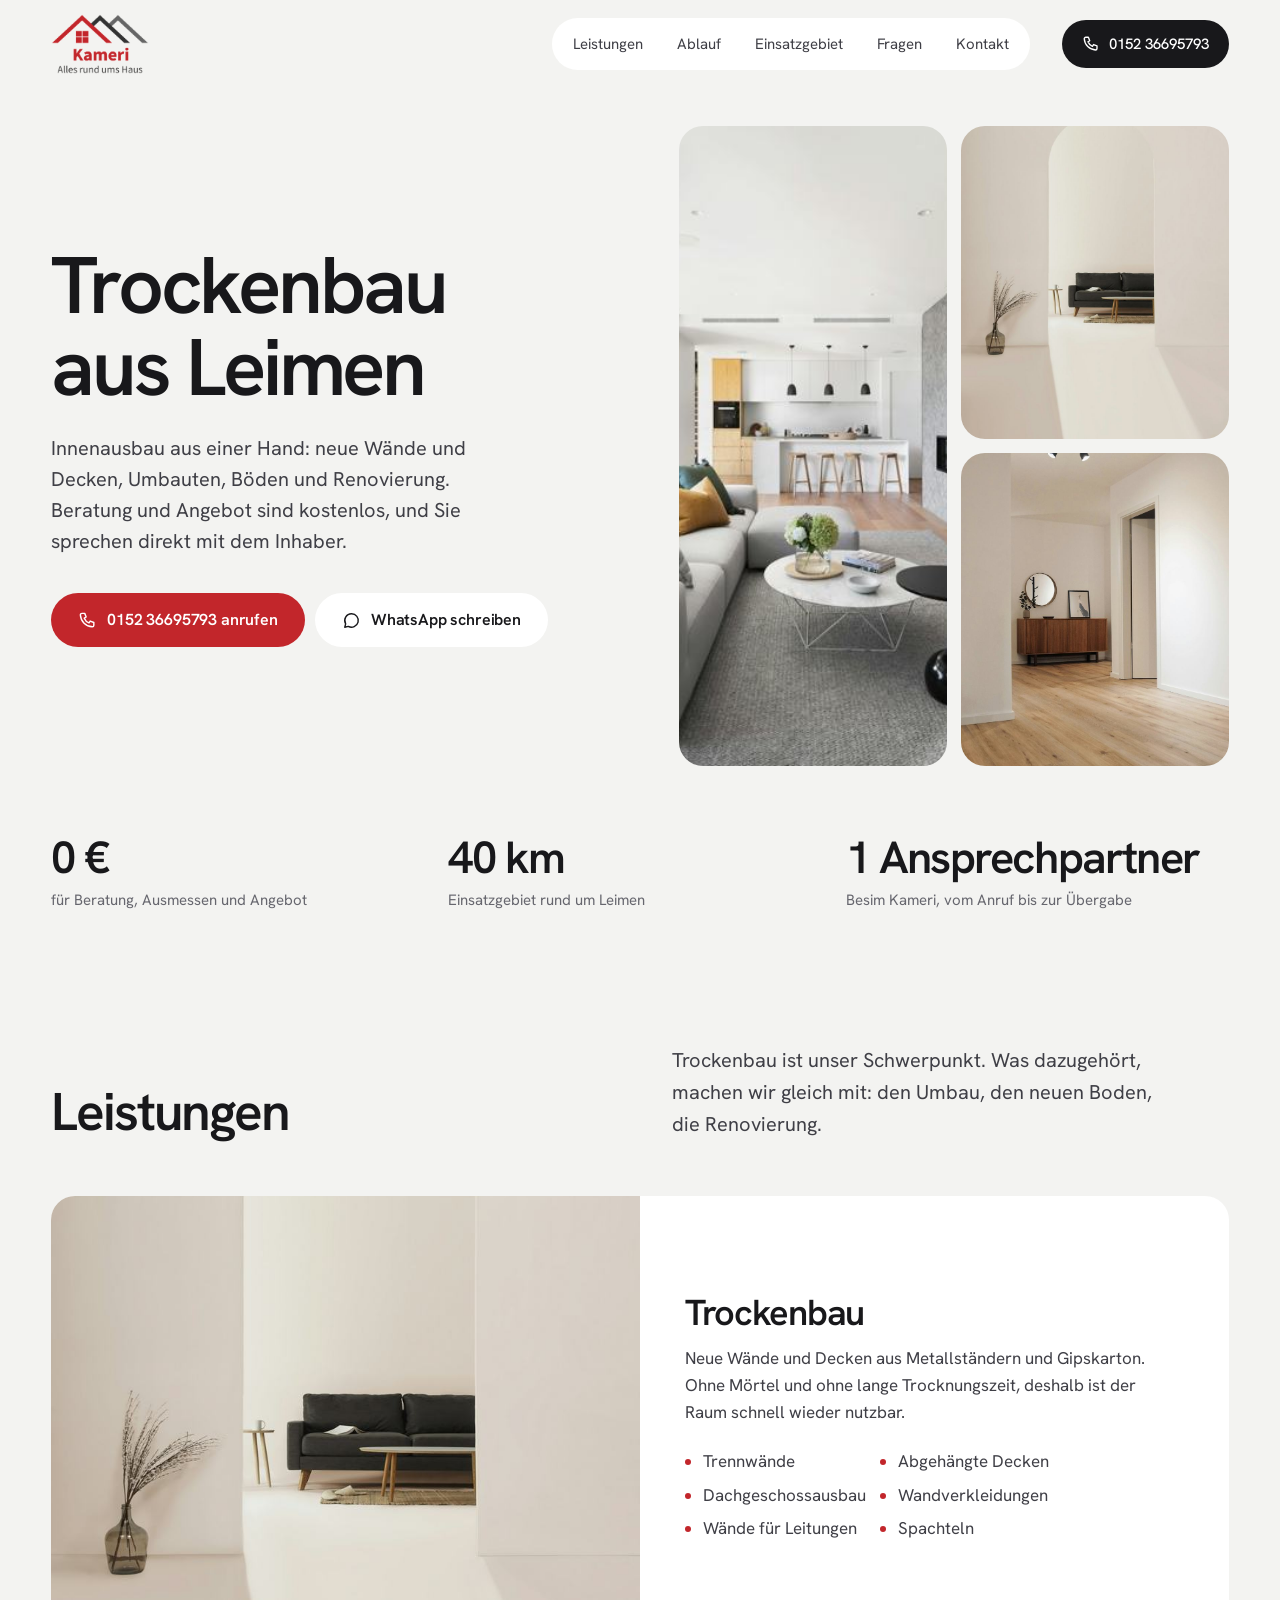
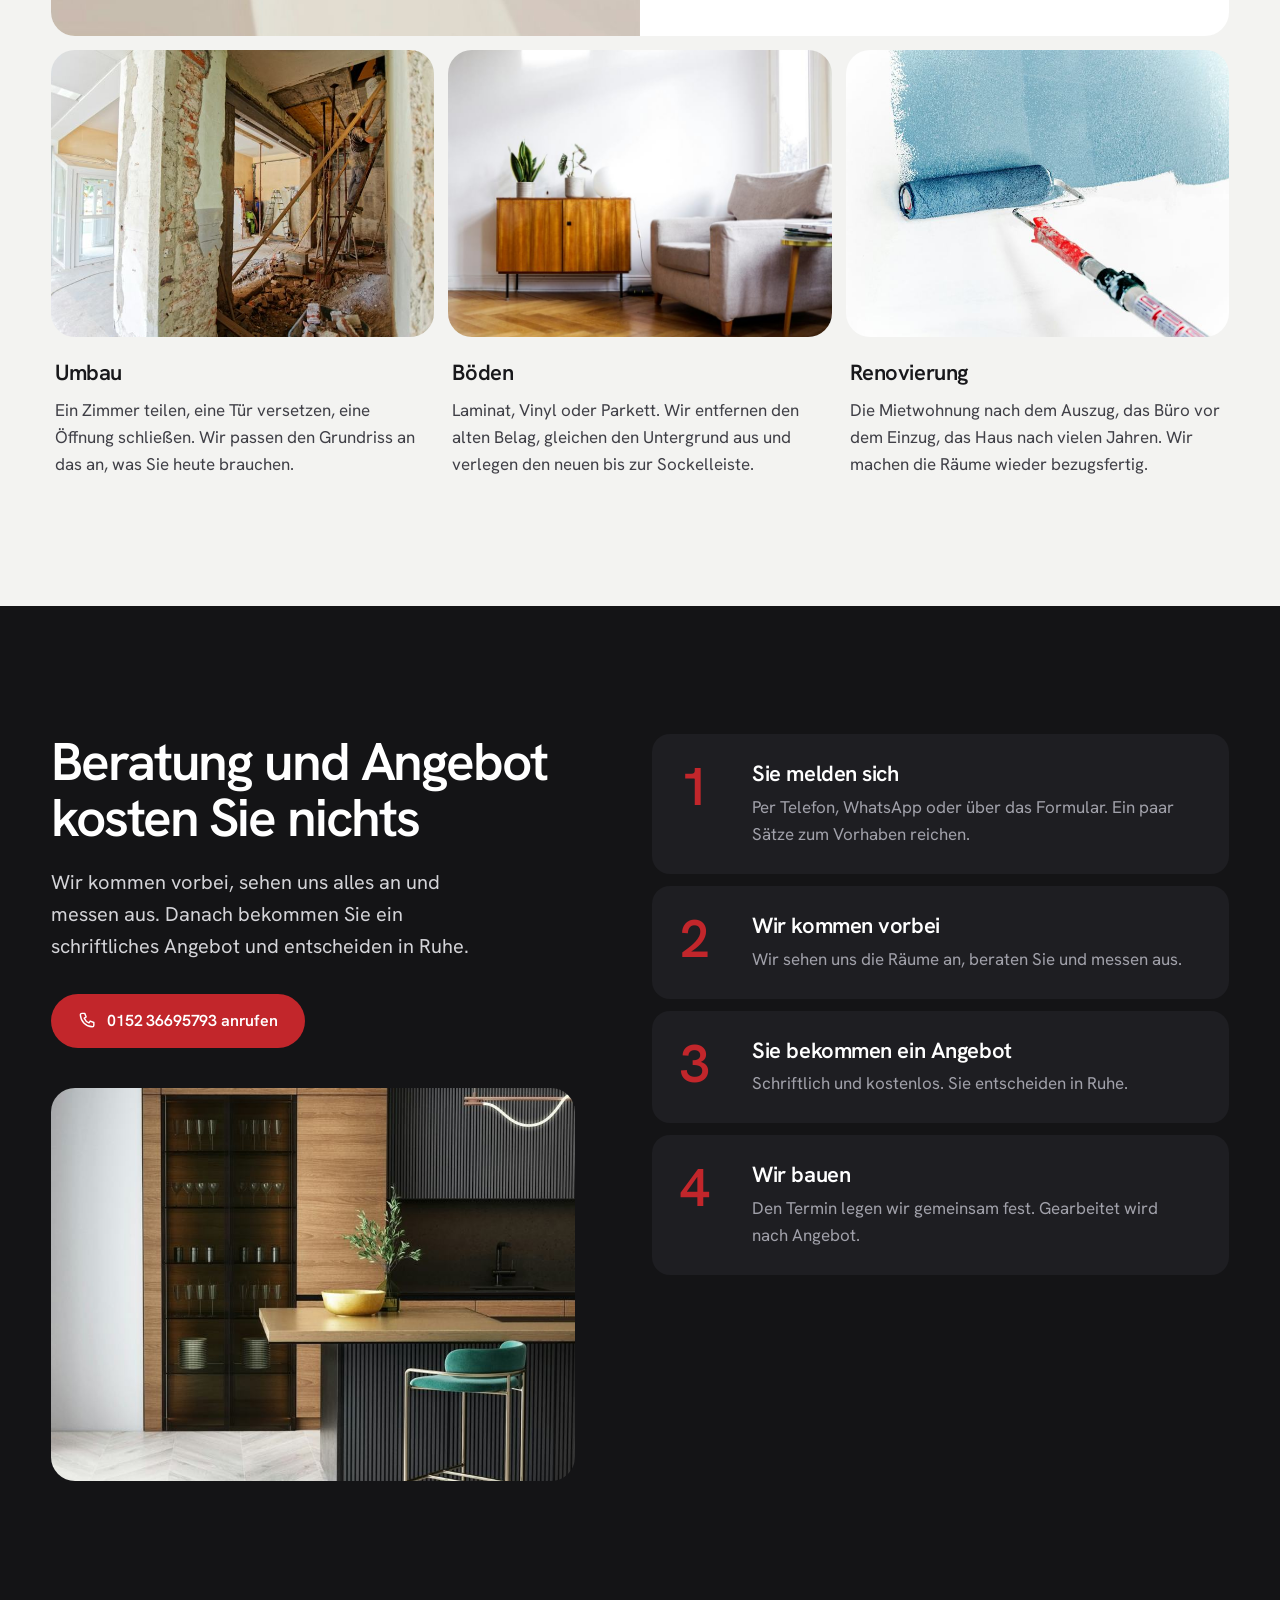
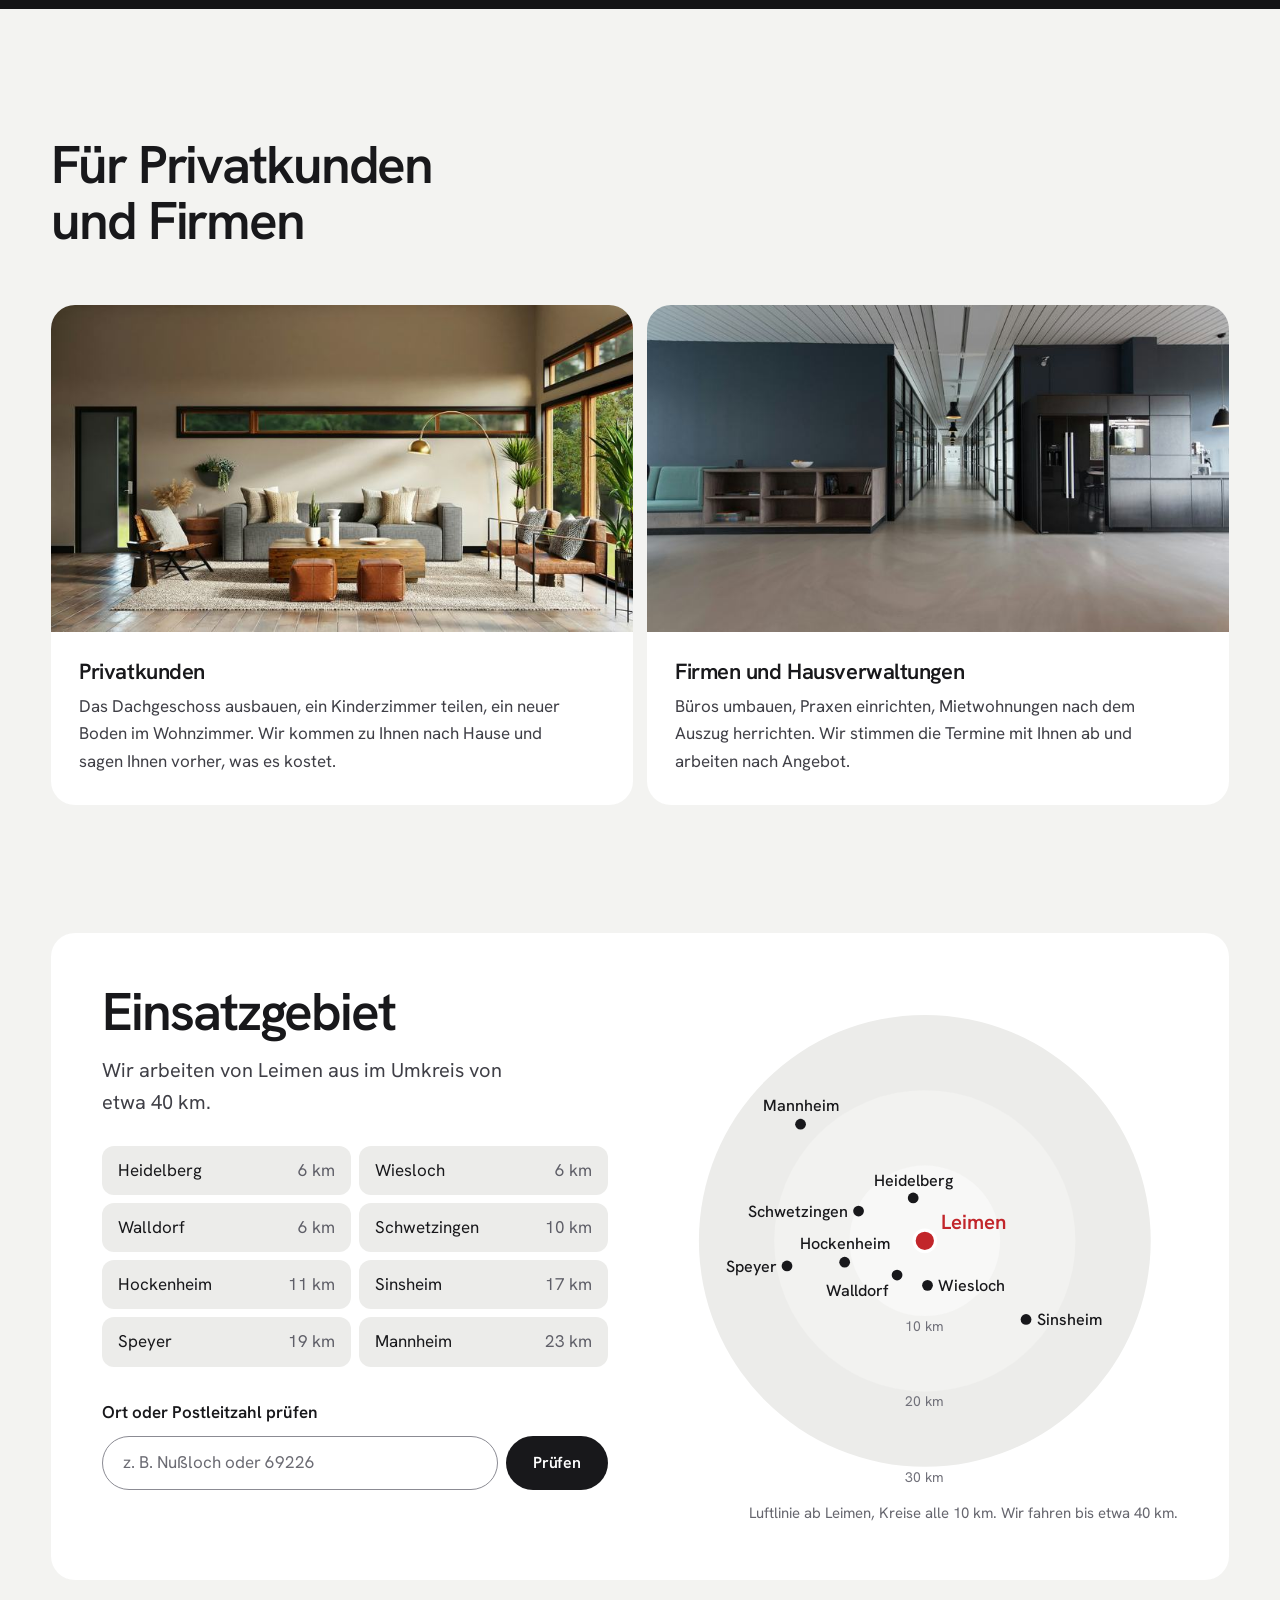
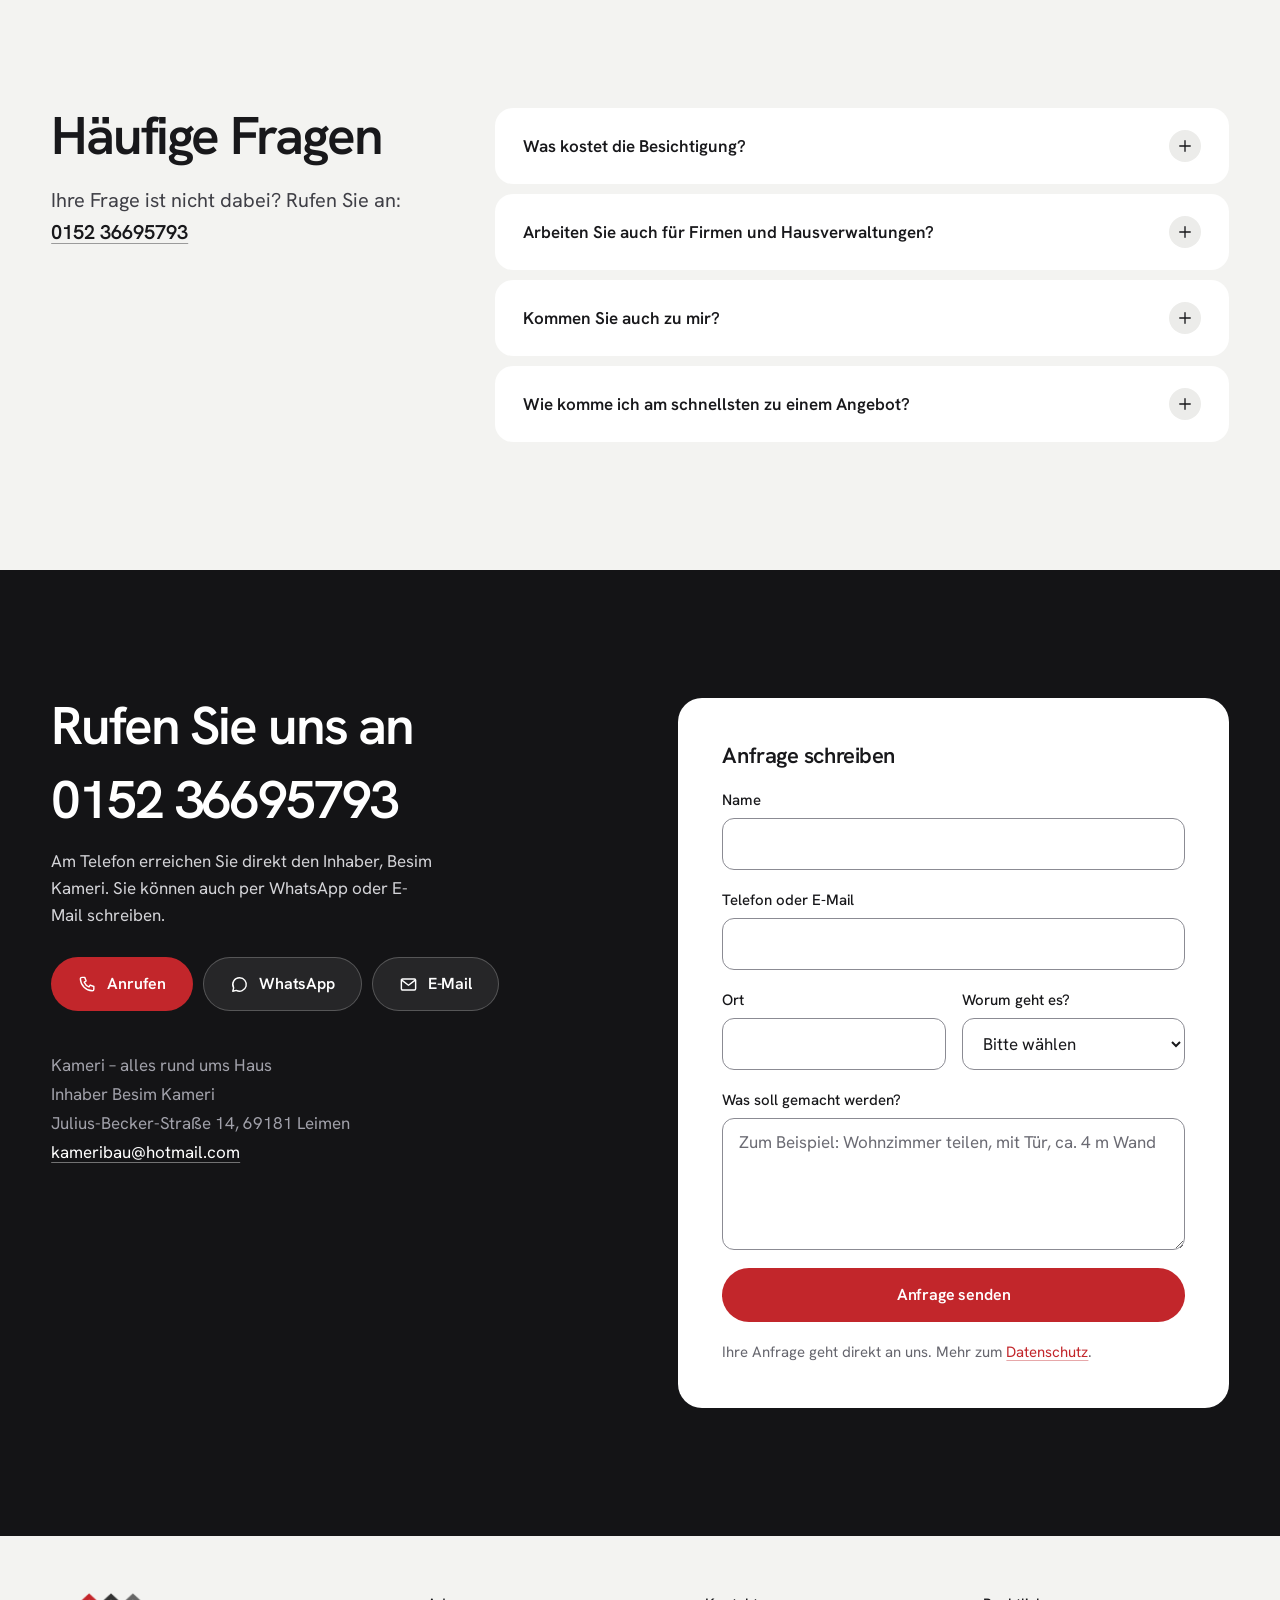
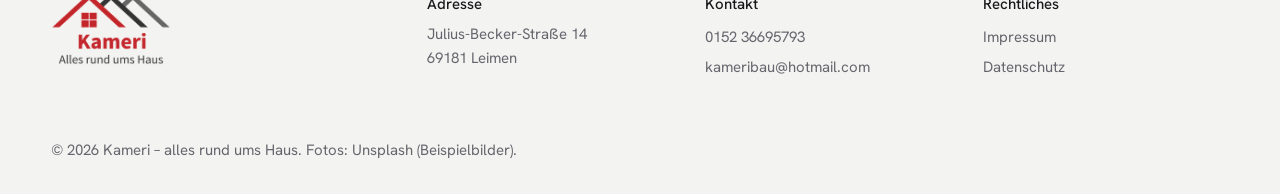
==== commit 0f6dda70: "Design an die Prüfregeln angepasst Hanken Grotesk statt Geist, Überschrift „Trockenbau aus Leimen“ a" ====
--- a/index.html
+++ b/index.html
@@ -5,12 +5,12 @@
   <meta name="viewport" content="width=device-width, initial-scale=1, viewport-fit=cover">
   <title>Kameri – Trockenbau und Innenausbau in Leimen</title>
   <meta name="description" content="Kameri aus Leimen: Trockenbau, Umbau, Böden und Renovierung für Privatkunden und Firmen im Umkreis von 40 km. Beratung und Angebot kostenlos. Tel. 0152 36695793.">
-  <meta name="theme-color" content="#fafaf9">
+  <meta name="theme-color" content="#f3f3f1">
   <link rel="icon" type="image/png" href="bilder/favicon.png">
   <link rel="apple-touch-icon" href="bilder/favicon.png">
-  <link rel="preload" href="schriften/geist-sans-latin-600-normal.woff2" as="font" type="font/woff2" crossorigin>
-  <link rel="preload" href="schriften/geist-sans-latin-400-normal.woff2" as="font" type="font/woff2" crossorigin>
-  <link rel="stylesheet" href="stil.css?v=6">
+  <link rel="preload" href="schriften/hanken-grotesk-latin-600-normal.woff2" as="font" type="font/woff2" crossorigin>
+  <link rel="preload" href="schriften/hanken-grotesk-latin-400-normal.woff2" as="font" type="font/woff2" crossorigin>
+  <link rel="stylesheet" href="stil.css?v=8">
   <meta property="og:title" content="Kameri – alles rund ums Haus">
   <meta property="og:description" content="Trockenbau, Umbau, Böden und Renovierung aus Leimen. Beratung und Angebot kostenlos.">
   <meta property="og:image" content="bilder/fotos/wohnkueche-1200.jpg">
@@ -71,9 +71,8 @@
   <main id="inhalt">
     <section class="start" aria-labelledby="titel">
       <div class="start-text">
-        <p class="hinweis"><span class="punkt" aria-hidden="true"></span>Beratung und Angebot kostenlos</p>
-        <h1 id="titel">Trockenbau und Innenausbau <span>aus Leimen.</span></h1>
-        <p class="start-lead">Neue Wände und Decken, Umbauten, Böden und Renovierung. Sie sprechen direkt mit dem Inhaber.</p>
+        <h1 id="titel">Trockenbau aus Leimen</h1>
+        <p class="start-lead">Innenausbau aus einer Hand: neue Wände und Decken, Umbauten, Böden und Renovierung. Beratung und Angebot sind kostenlos, und Sie sprechen direkt mit dem Inhaber.</p>
         <div class="aktionen">
           <a class="knopf knopf-rot" href="tel:+4915236695793"><svg aria-hidden="true"><use href="#i-telefon"/></svg>0152 36695793 anrufen</a>
           <a class="knopf knopf-weiss" href="https://wa.me/4915236695793"><svg aria-hidden="true"><use href="#i-chat"/></svg>WhatsApp schreiben</a>
@@ -232,7 +231,7 @@
               <circle r="210" fill="#ececea"/>
               <circle r="140" fill="#f2f2f0"/>
               <circle r="70" fill="#f8f8f7"/>
-              <g fill="#71717a" font-size="13" text-anchor="middle" font-family="Geist, sans-serif">
+              <g fill="#71717a" font-size="13" text-anchor="middle" font-family="Hanken Grotesk, sans-serif">
                 <text y="84">10 km</text>
                 <text y="154">20 km</text>
                 <text y="224">30 km</text>
@@ -247,7 +246,7 @@
                 <circle cx="94.1" cy="73.1" r="5"/>
                 <circle cx="-128.1" cy="23.4" r="5"/>
               </g>
-              <g fill="#18181b" font-size="15" font-weight="500" font-family="Geist, sans-serif">
+              <g fill="#18181b" font-size="15" font-weight="500" font-family="Hanken Grotesk, sans-serif">
                 <text x="-10.8" y="-51" text-anchor="middle">Heidelberg</text>
                 <text x="-115.5" y="-121" text-anchor="middle">Mannheim</text>
                 <text x="12" y="47">Wiesloch</text>
@@ -258,7 +257,7 @@
                 <text x="-137" y="29" text-anchor="end">Speyer</text>
               </g>
               <circle r="10" fill="#c2262b" stroke="#ffffff" stroke-width="3"/>
-              <text x="15" y="-11" font-size="19" font-weight="600" fill="#c2262b" font-family="Geist, sans-serif">Leimen</text>
+              <text x="15" y="-11" font-size="19" font-weight="600" fill="#c2262b" font-family="Hanken Grotesk, sans-serif">Leimen</text>
             </svg>
             <figcaption>Luftlinie ab Leimen, Kreise alle 10&nbsp;km. Wir fahren bis etwa 40&nbsp;km.</figcaption>
           </figure>
@@ -379,6 +378,6 @@
     <a class="leiste-whatsapp" href="https://wa.me/4915236695793"><svg aria-hidden="true"><use href="#i-chat"/></svg>WhatsApp</a>
   </div>
 
-  <script src="seite.js?v=6" defer></script>
+  <script src="seite.js?v=8" defer></script>
 </body>
 </html>
--- a/stil.css
+++ b/stil.css
@@ -1,33 +1,33 @@
 /* Kameri – alles rund ums Haus */
 
 @font-face {
-  font-family: "Geist";
-  src: url("schriften/geist-sans-latin-400-normal.woff2") format("woff2");
+  font-family: "Hanken Grotesk";
+  src: url("schriften/hanken-grotesk-latin-400-normal.woff2") format("woff2");
   font-weight: 400;
   font-display: swap;
 }
 @font-face {
-  font-family: "Geist";
-  src: url("schriften/geist-sans-latin-500-normal.woff2") format("woff2");
+  font-family: "Hanken Grotesk";
+  src: url("schriften/hanken-grotesk-latin-500-normal.woff2") format("woff2");
   font-weight: 500;
   font-display: swap;
 }
 @font-face {
-  font-family: "Geist";
-  src: url("schriften/geist-sans-latin-600-normal.woff2") format("woff2");
+  font-family: "Hanken Grotesk";
+  src: url("schriften/hanken-grotesk-latin-600-normal.woff2") format("woff2");
   font-weight: 600;
   font-display: swap;
 }
 
-/* Hell und modern mit dunklen Abschnitten: runde Formen, Pill-Knöpfe, Fotos als Collage */
+/* Hell und modern mit dunklen Abschnitten: Flächen statt Rahmen, runde Fotos, Pill-Knöpfe */
 :root {
-  --grund: #fafaf9;
+  --grund: #f3f3f1;
   --weiss: #ffffff;
-  --flaeche: #f4f4f2;
+  --flaeche: #ececea;
   --linie: #e7e5e4;
   --tinte: #18181b;
   --text: #3f3f46;
-  --leise: #71717a;
+  --leise: #66666e;
   --rot: #c2262b;
   --rot-tief: #a51f24;
   --feldrand: #8b8b93;
@@ -39,14 +39,14 @@
   --dunkel-text: #d4d4d8;
   --dunkel-leise: #a1a1aa;
 
-  --schrift: "Geist", system-ui, -apple-system, "Segoe UI", sans-serif;
+  --schrift: "Hanken Grotesk", system-ui, -apple-system, "Segoe UI", sans-serif;
 
   --t-klein: 0.9375rem;
   --t-text: 1.0625rem;
-  --t-lead: clamp(1.125rem, 1.05rem + 0.3vw, 1.25rem);
+  --t-lead: 1.25rem;
   --t-h3: 1.375rem;
   --t-h2: clamp(2.1rem, 1.4rem + 2.4vw, 3.5rem);
-  --t-h1: clamp(2.6rem, 1.5rem + 3.9vw, 5rem);
+  --t-h1: clamp(2.75rem, 1.5rem + 4.4vw, 5.5rem);
 
   --r-gross: 24px;
   --r: 18px;
@@ -223,7 +223,6 @@
 
 .knopf-weiss {
   background: var(--weiss);
-  border-color: var(--linie);
   color: var(--tinte);
 }
 
@@ -255,7 +254,6 @@
     background: var(--rot-tief);
   }
   .knopf-weiss:hover {
-    border-color: #c9c6c3;
     background: var(--flaeche);
   }
   .knopf-dunkel:hover {
@@ -323,7 +321,6 @@
   gap: 2px;
   margin-left: auto;
   padding: 5px;
-  border: 1px solid var(--linie);
   border-radius: 999px;
   background: var(--weiss);
 }
@@ -386,36 +383,12 @@
   padding: clamp(16px, 3vw, 40px) var(--rand) clamp(40px, 5vw, 64px);
 }
 
-.hinweis {
-  display: inline-flex;
-  align-items: center;
-  gap: 10px;
-  padding: 8px 16px 8px 12px;
-  border: 1px solid var(--linie);
-  border-radius: 999px;
-  background: var(--weiss);
-  color: var(--text);
-  font-size: var(--t-klein);
-}
-
-.punkt {
-  width: 8px;
-  height: 8px;
-  border-radius: 50%;
-  background: var(--rot);
-  box-shadow: 0 0 0 4px rgb(194 38 43 / 0.15); /* taste-skill-ignore: Ring um den Punkt, keine Tiefe */
-}
-
 .start h1 {
-  margin-top: 24px;
-}
-
-.start h1 span {
-  color: #84848c;
+  max-width: 9ch;
 }
 
 .start-lead {
-  max-width: 36ch;
+  max-width: 40ch;
   margin: 24px 0 36px;
   font-size: var(--t-lead);
   line-height: 1.55;
@@ -453,19 +426,17 @@
 }
 
 .wert {
-  padding: 26px 28px;
-  border: 1px solid var(--linie);
-  border-radius: var(--r);
-  background: var(--weiss);
+  min-width: 0;
+  padding: 4px 0;
 }
 
 .wert b {
   display: block;
   color: var(--tinte);
-  font-size: clamp(1.75rem, 1.4rem + 1vw, 2.25rem);
+  font-size: clamp(1.5rem, 0.1rem + 3.4vw, 3.5rem);
   font-weight: 600;
   letter-spacing: -0.04em;
-  line-height: 1.1;
+  line-height: 1.05;
 }
 
 .wert span {
@@ -509,8 +480,10 @@
 .leistung {
   display: flex;
   flex-direction: column;
+}
+
+.leistung-gross {
   overflow: hidden;
-  border: 1px solid var(--linie);
   border-radius: var(--r-gross);
   background: var(--weiss);
 }
@@ -546,7 +519,12 @@
 .leistung-bild {
   aspect-ratio: 4 / 3;
   overflow: hidden;
+  border-radius: var(--r-gross);
   background: var(--flaeche);
+}
+
+.leistung-gross .leistung-bild {
+  border-radius: 0;
 }
 
 .leistung-bild img {
@@ -557,7 +535,7 @@
 }
 
 .leistung-text {
-  padding: 24px 26px 28px;
+  padding: 22px 4px 0;
 }
 
 .leistung p {
@@ -566,18 +544,17 @@
 }
 
 .leistung ul {
-  display: flex;
-  flex-wrap: wrap;
-  gap: 8px;
+  display: grid;
+  grid-template-columns: repeat(2, minmax(0, max-content));
+  gap: 6px 32px;
   margin-top: 22px;
-}
-
-.leistung li {
-  padding: 6px 13px;
-  border: 1px solid var(--linie);
-  border-radius: 999px;
+  padding-left: 1.1em;
+  list-style: disc;
   color: var(--text);
-  font-size: var(--t-klein);
+}
+
+.leistung li::marker {
+  color: var(--rot);
 }
 
 @media (hover: hover) and (pointer: fine) {
@@ -638,10 +615,9 @@
 
 .ablauf li {
   display: grid;
-  grid-template-columns: 48px 1fr;
-  column-gap: 20px;
+  grid-template-columns: 56px 1fr;
+  column-gap: 16px;
   padding: 26px 28px;
-  border: 1px solid var(--dunkel-linie);
   border-radius: var(--r);
   background: var(--dunkel-karte);
   counter-increment: schritt;
@@ -650,15 +626,11 @@
 .ablauf li::before {
   content: counter(schritt);
   grid-row: span 2;
-  display: grid;
-  place-items: center;
-  width: 48px;
-  height: 48px;
-  border-radius: 50%;
-  background: var(--rot);
-  color: var(--weiss);
-  font-size: 1.125rem;
+  color: var(--rot);
+  font-size: var(--t-h2);
   font-weight: 600;
+  line-height: 1;
+  letter-spacing: -0.04em;
   font-variant-numeric: tabular-nums;
 }
 
@@ -681,7 +653,6 @@
 
 .kunde {
   overflow: hidden;
-  border: 1px solid var(--linie);
   border-radius: var(--r-gross);
   background: var(--weiss);
 }
@@ -710,7 +681,6 @@
   gap: clamp(32px, 5vw, 80px);
   align-items: center;
   padding: clamp(28px, 4vw, 56px);
-  border: 1px solid var(--linie);
   border-radius: var(--r-gross);
   background: var(--weiss);
 }
@@ -840,7 +810,6 @@
 
 .fragen details {
   padding-inline: clamp(20px, 2.4vw, 28px);
-  border: 1px solid var(--linie);
   border-radius: var(--r);
   background: var(--weiss);
 }
@@ -852,8 +821,8 @@
   gap: 24px;
   padding: 22px 0;
   color: var(--tinte);
-  font-size: 1.125rem;
-  font-weight: 500;
+  font-size: var(--t-text);
+  font-weight: 600;
   line-height: 1.35;
   list-style: none;
   cursor: pointer;
@@ -900,7 +869,7 @@
   display: inline-block;
   margin: 18px 0 20px;
   color: var(--weiss);
-  font-size: clamp(2.4rem, 1.5rem + 3vw, 4rem);
+  font-size: var(--t-h2);
   font-weight: 600;
   line-height: 1.05;
   letter-spacing: -0.04em;
@@ -961,7 +930,7 @@
 .formular h3,
 .formular-danke h3 {
   color: var(--tinte);
-  font-size: 1.5rem;
+  font-size: var(--t-h3);
 }
 
 .formular-danke h3 {
@@ -1153,7 +1122,6 @@
   }
   .js .start-text > :nth-child(2) { animation-delay: 70ms; }
   .js .start-text > :nth-child(3) { animation-delay: 140ms; }
-  .js .start-text > :nth-child(4) { animation-delay: 210ms; }
   .js .collage img {
     animation: bild-rein 900ms var(--ease-soft) both;
   }
@@ -1253,8 +1221,7 @@
   .kunden,
   .gebiet-karte,
   .fragen-innen,
-  .kontakt-innen,
-  .werte {
+  .kontakt-innen {
     grid-template-columns: 1fr;
   }
   .leistung-gross {
@@ -1312,15 +1279,16 @@
   }
   .ablauf li {
     padding: 22px;
-    column-gap: 16px;
+    column-gap: 12px;
     grid-template-columns: 40px 1fr;
   }
-  .ablauf li::before {
-    width: 40px;
-    height: 40px;
-  }
-  .orte {
+  .orte,
+  .werte,
+  .leistung ul {
     grid-template-columns: 1fr;
+  }
+  .werte {
+    gap: 20px;
   }
   .karte {
     display: none;
@@ -1350,7 +1318,6 @@
     padding: 6px;
     border-radius: 999px;
     background: var(--weiss);
-    border: 1px solid var(--linie);
     /* schwebende Leiste über dem Inhalt */
     box-shadow: 0 12px 32px -12px rgb(0 0 0 / 0.35); /* taste-skill-ignore */
     transition: transform 240ms var(--ease-out), visibility 0s linear 0s;
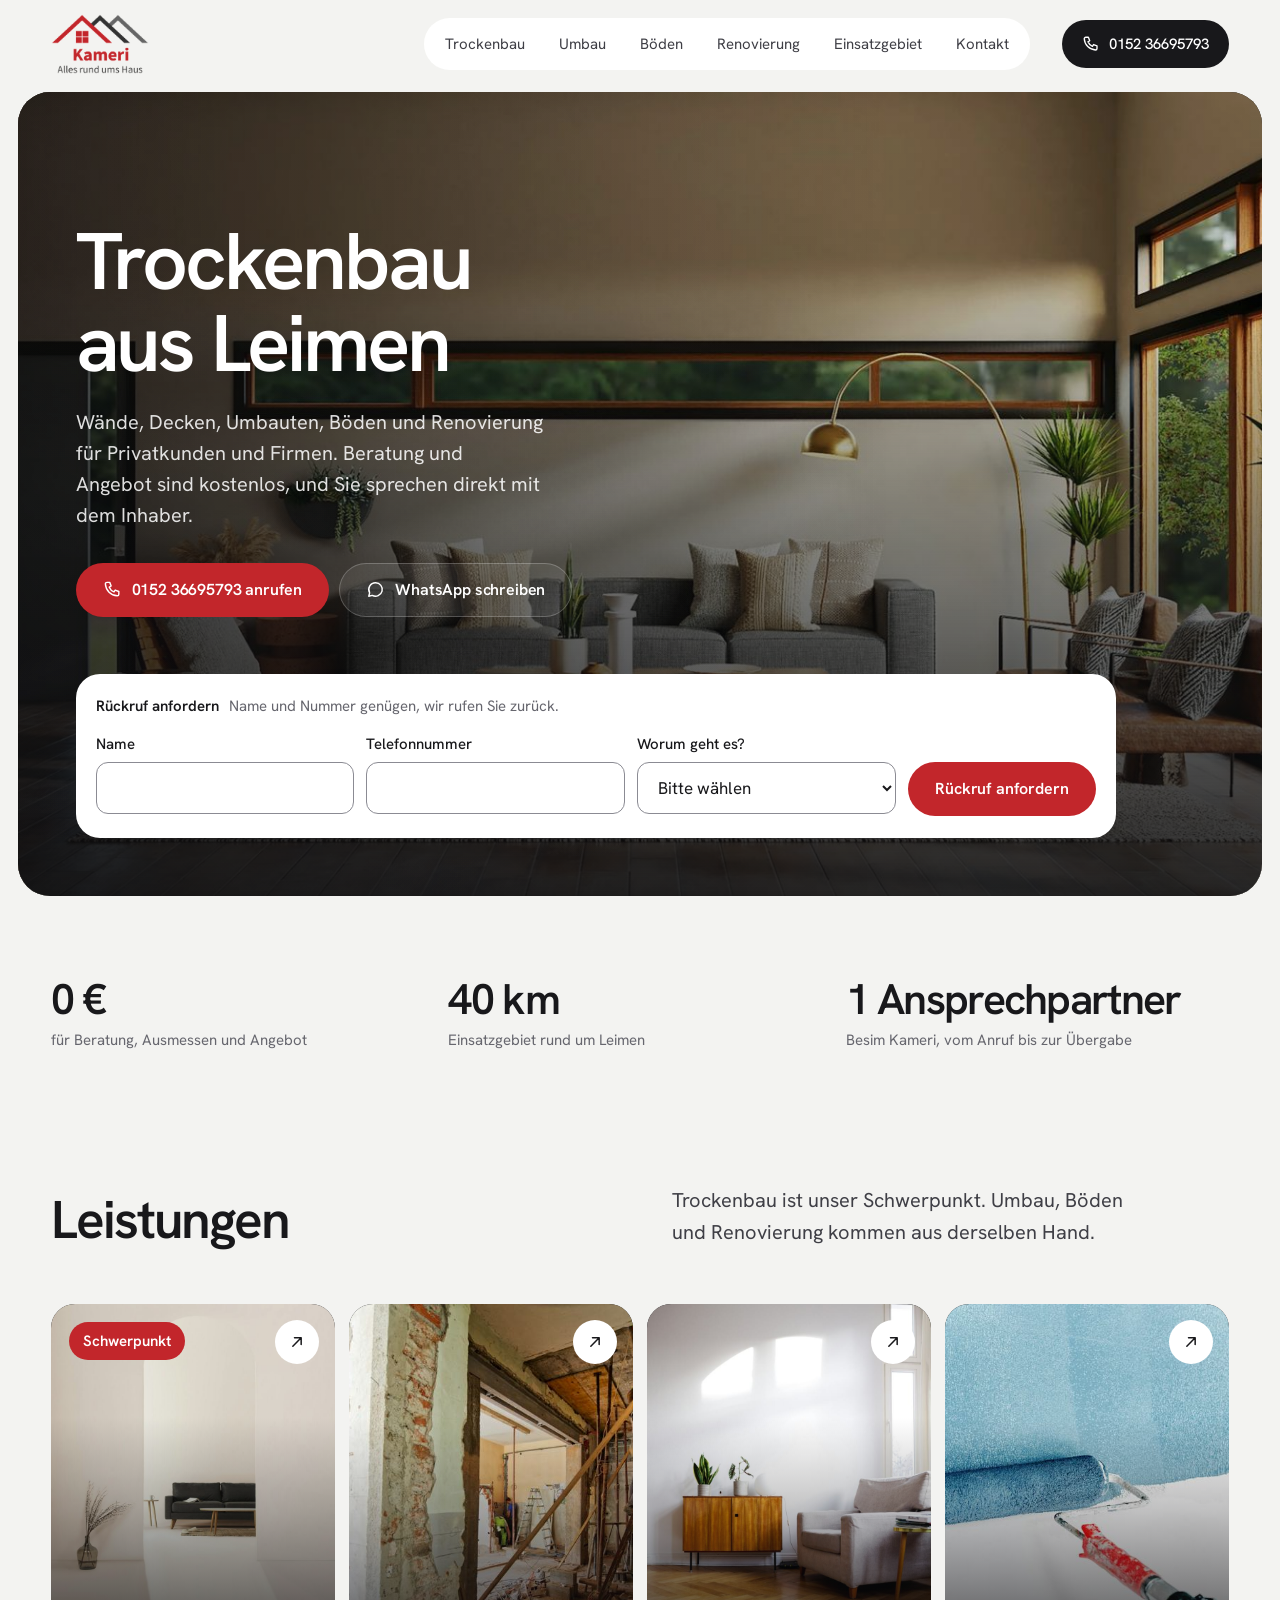
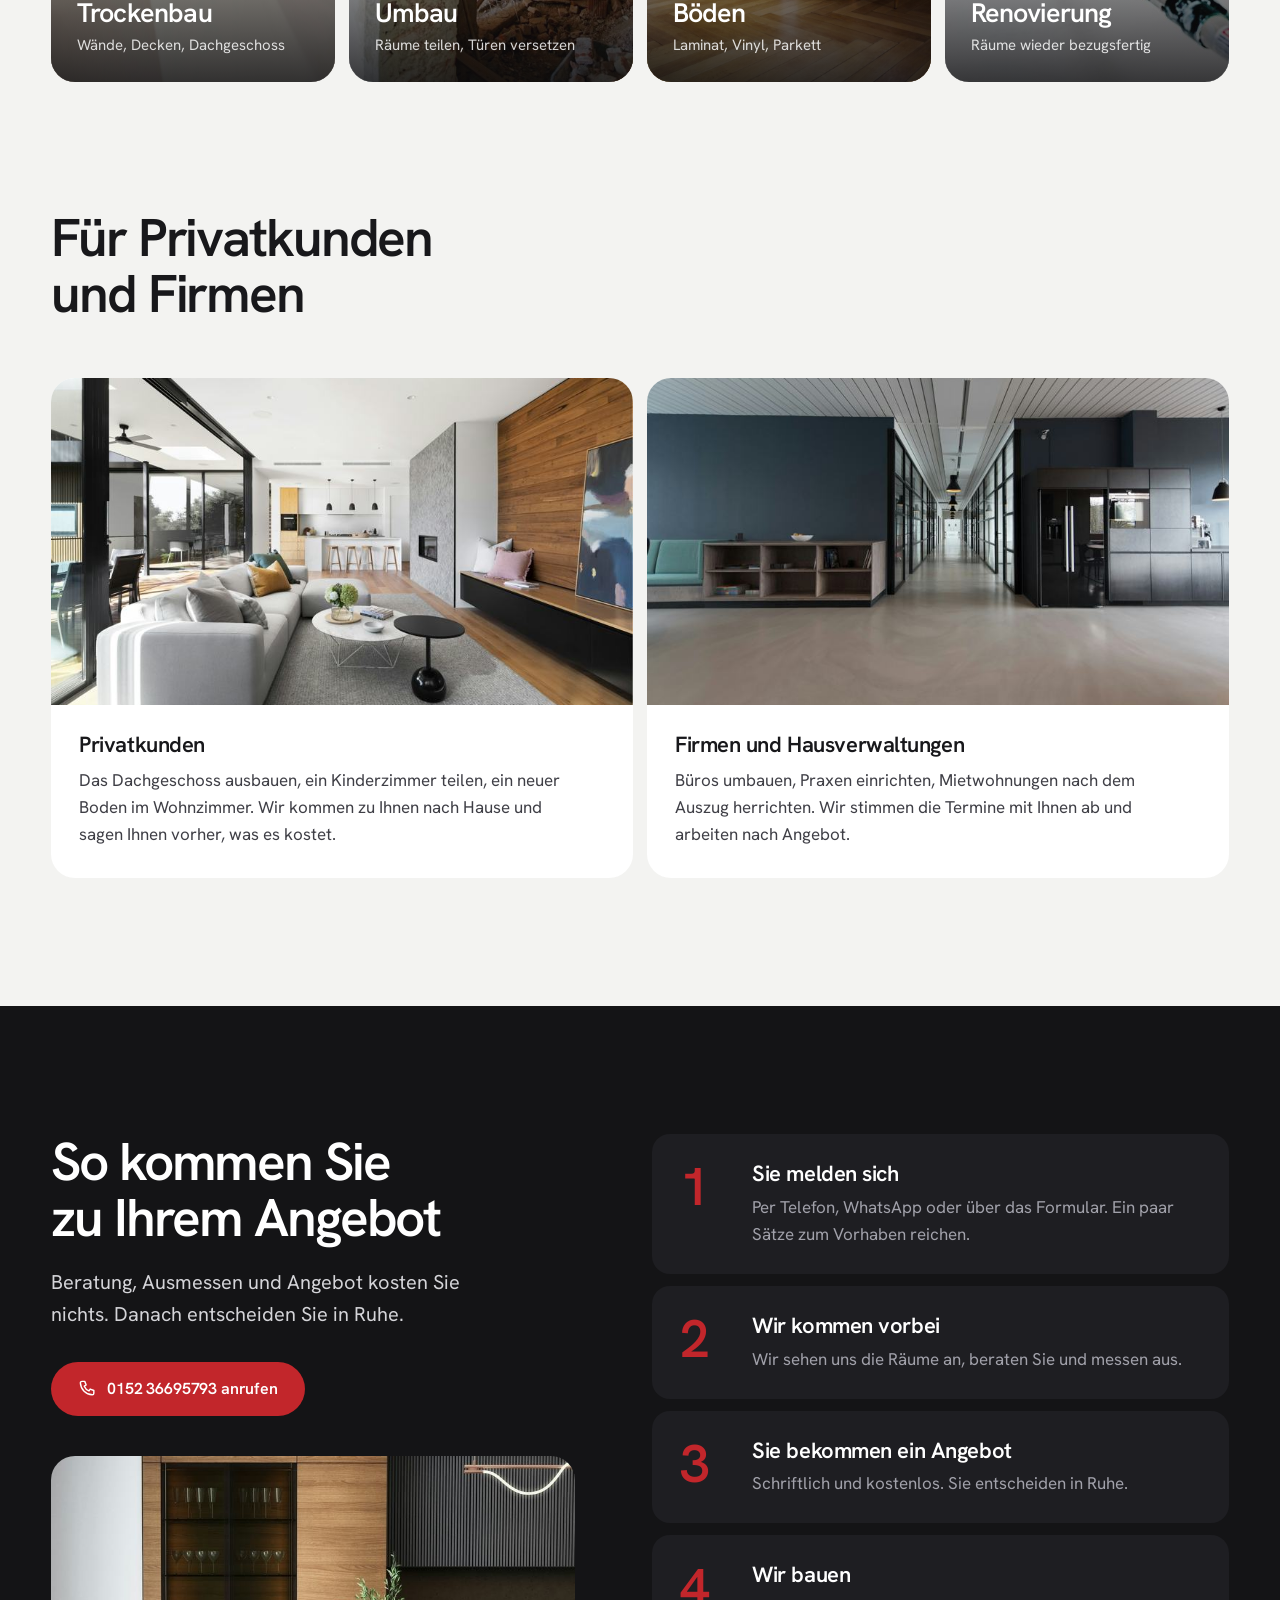
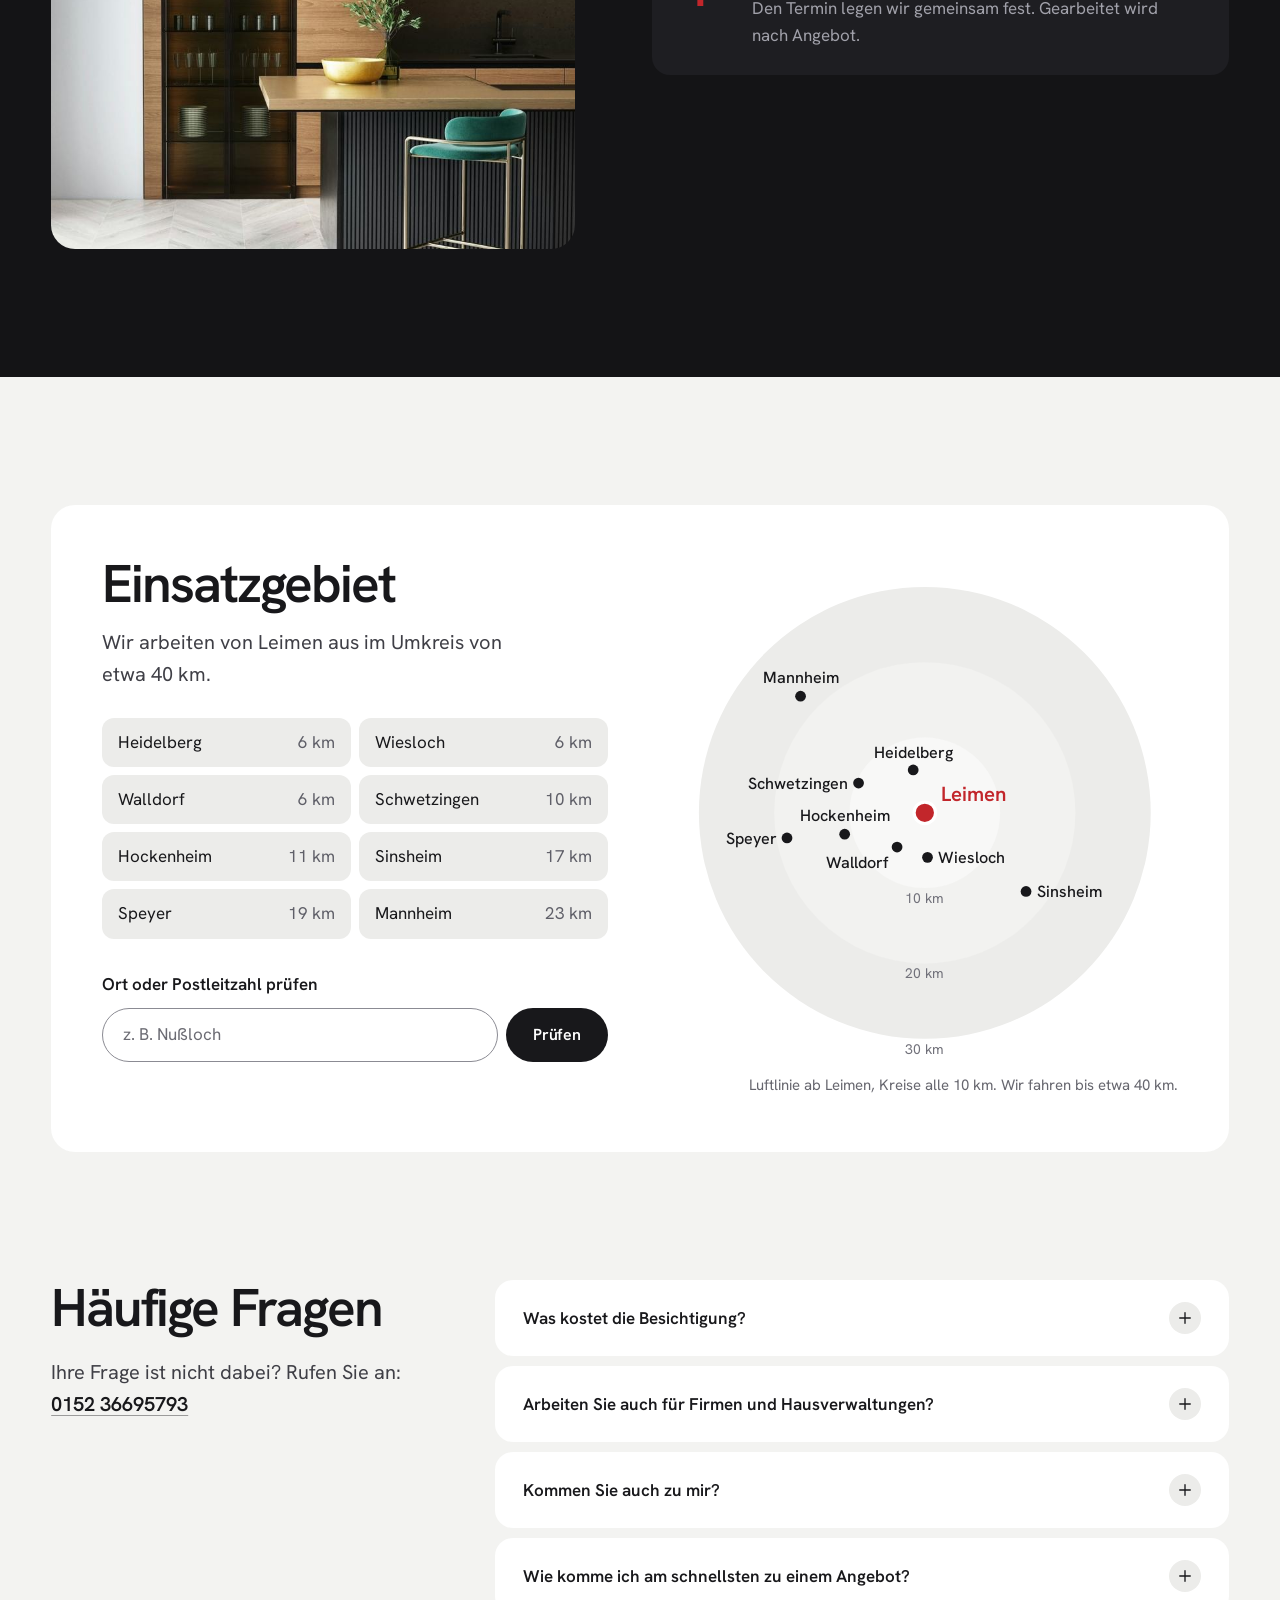
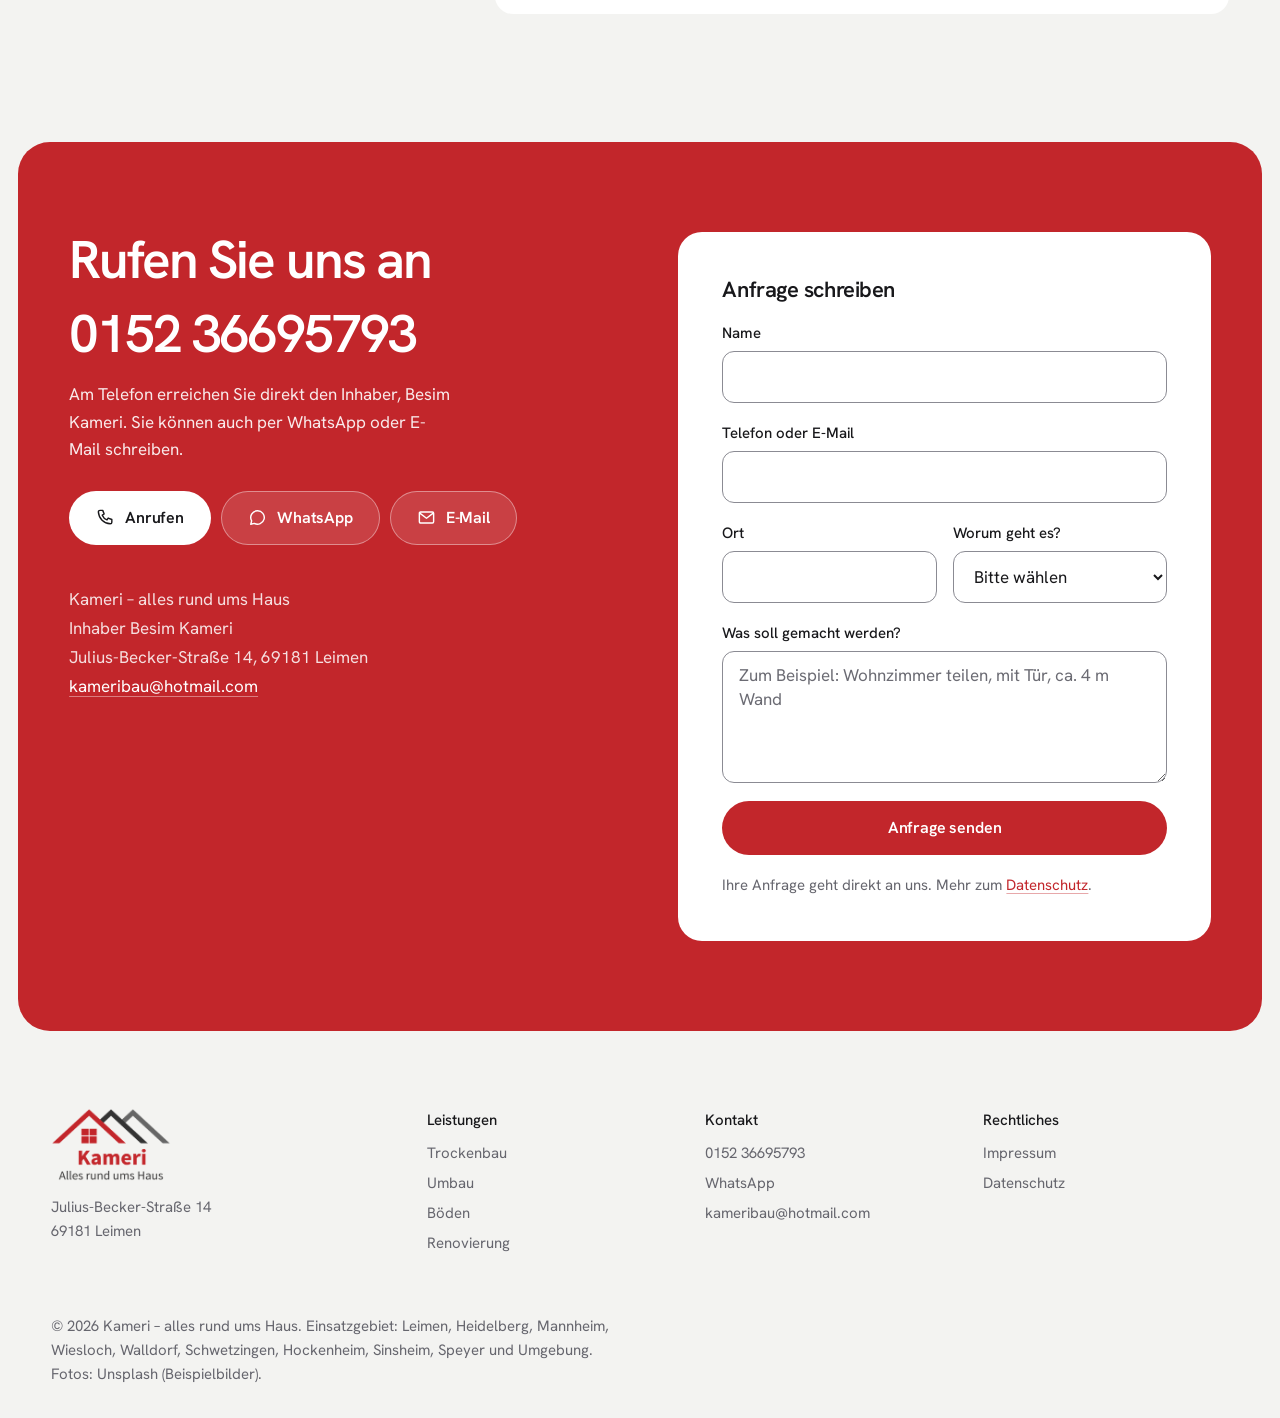
==== commit 83eec3ef: "Neue Startseite und eigene Seiten für jede Leistung Startseite mit Foto-Bühne und Rückruf-Formular, " ====
--- a/index.html
+++ b/index.html
@@ -10,10 +10,10 @@
   <link rel="apple-touch-icon" href="bilder/favicon.png">
   <link rel="preload" href="schriften/hanken-grotesk-latin-600-normal.woff2" as="font" type="font/woff2" crossorigin>
   <link rel="preload" href="schriften/hanken-grotesk-latin-400-normal.woff2" as="font" type="font/woff2" crossorigin>
-  <link rel="stylesheet" href="stil.css?v=8">
-  <meta property="og:title" content="Kameri – alles rund ums Haus">
-  <meta property="og:description" content="Trockenbau, Umbau, Böden und Renovierung aus Leimen. Beratung und Angebot kostenlos.">
-  <meta property="og:image" content="bilder/fotos/wohnkueche-1200.jpg">
+  <link rel="stylesheet" href="stil.css?v=9">
+  <meta property="og:title" content="Kameri – Trockenbau und Innenausbau in Leimen">
+  <meta property="og:description" content="Kameri aus Leimen: Trockenbau, Umbau, Böden und Renovierung für Privatkunden und Firmen im Umkreis von 40 km. Beratung und Angebot kostenlos. Tel. 0152 36695793.">
+  <meta property="og:image" content="bilder/fotos/wohnraum-1200.jpg">
   <meta property="og:locale" content="de_DE">
   <script type="application/ld+json">
   {
@@ -51,39 +51,71 @@
 
   <header class="kopf">
     <div class="kopf-innen">
-      <a class="marke" href="#inhalt" aria-label="Kameri – alles rund ums Haus, zum Seitenanfang">
+      <a class="marke" href="index.html" aria-label="Kameri – alles rund ums Haus, zur Startseite">
         <img src="bilder/logo-260.png" width="260" height="159" alt="Kameri – alles rund ums Haus">
       </a>
-      <nav class="navi" aria-label="Hauptnavigation">
-        <a href="#leistungen">Leistungen</a>
-        <a href="#ablauf">Ablauf</a>
+      <nav class="navi" id="navi" aria-label="Hauptnavigation">
+        <a href="trockenbau.html">Trockenbau</a>
+          <a href="umbau.html">Umbau</a>
+          <a href="boeden.html">Böden</a>
+          <a href="renovierung.html">Renovierung</a>
         <a href="#gebiet">Einsatzgebiet</a>
-        <a href="#fragen">Fragen</a>
         <a href="#kontakt">Kontakt</a>
       </nav>
       <a class="kopf-telefon" href="tel:+4915236695793">
         <svg aria-hidden="true"><use href="#i-telefon"/></svg>
         <span>0152 36695793</span>
       </a>
+      <button class="menue-knopf" type="button" aria-expanded="false" aria-controls="navi" aria-label="Menü öffnen"><span></span><span></span></button>
     </div>
   </header>
 
   <main id="inhalt">
-    <section class="start" aria-labelledby="titel">
-      <div class="start-text">
-        <h1 id="titel">Trockenbau aus Leimen</h1>
-        <p class="start-lead">Innenausbau aus einer Hand: neue Wände und Decken, Umbauten, Böden und Renovierung. Beratung und Angebot sind kostenlos, und Sie sprechen direkt mit dem Inhaber.</p>
-        <div class="aktionen">
-          <a class="knopf knopf-rot" href="tel:+4915236695793"><svg aria-hidden="true"><use href="#i-telefon"/></svg>0152 36695793 anrufen</a>
-          <a class="knopf knopf-weiss" href="https://wa.me/4915236695793"><svg aria-hidden="true"><use href="#i-chat"/></svg>WhatsApp schreiben</a>
-        </div>
-      </div>
-      <div class="collage">
-        <img class="collage-gross" src="bilder/fotos/wohnkueche-1200.jpg" srcset="bilder/fotos/wohnkueche-800.jpg 800w, bilder/fotos/wohnkueche-1200.jpg 1200w, bilder/fotos/wohnkueche-1600.jpg 1600w" sizes="(max-width: 860px) 60vw, 25vw" width="1200" height="816" fetchpriority="high" alt="Heller Wohnraum mit offener Küche und Holzboden">
-        <img src="bilder/fotos/trockenbau-bogen-800.jpg" srcset="bilder/fotos/trockenbau-bogen-800.jpg 800w, bilder/fotos/trockenbau-bogen-1200.jpg 1200w" sizes="(max-width: 860px) 40vw, 22vw" width="800" height="1200" alt="Weißer Raum mit gerundetem Wanddurchgang">
-        <img src="bilder/fotos/raum-eichenboden-800.jpg" srcset="bilder/fotos/raum-eichenboden-800.jpg 800w, bilder/fotos/raum-eichenboden-1200.jpg 1200w" sizes="(max-width: 860px) 40vw, 22vw" width="800" height="1481" alt="Frisch renovierter Flur mit Holzboden">
-      </div>
-    </section>
+    <div class="buehne-rahmen">
+      <section class="buehne" aria-labelledby="titel">
+        <div class="buehne-bild">
+          <img src="bilder/fotos/wohnraum-1200.jpg" srcset="bilder/fotos/wohnraum-800.jpg 800w, bilder/fotos/wohnraum-1200.jpg 1200w, bilder/fotos/wohnraum-1600.jpg 1600w" sizes="100vw" width="1200" height="633" fetchpriority="high" alt="Heller, großer Wohnraum mit Holzboden und langen Fenstern">
+        </div>
+        <div class="buehne-text">
+          <h1 id="titel">Trockenbau aus Leimen</h1>
+          <p class="buehne-lead">Wände, Decken, Umbauten, Böden und Renovierung für Privatkunden und Firmen. Beratung und Angebot sind kostenlos, und Sie sprechen direkt mit dem Inhaber.</p>
+          <div class="aktionen">
+            <a class="knopf knopf-rot" href="tel:+4915236695793"><svg aria-hidden="true"><use href="#i-telefon"/></svg>0152 36695793 anrufen</a>
+            <a class="knopf knopf-glas" href="https://wa.me/4915236695793"><svg aria-hidden="true"><use href="#i-chat"/></svg>WhatsApp schreiben</a>
+          </div>
+        </div>
+
+        <form class="rueckruf" id="rueckruf" data-anfrage="rueckruf" action="mailto:kameribau@hotmail.com" method="post" enctype="text/plain" novalidate>
+          <p class="rueckruf-titel"><b>Rückruf anfordern</b> Name und Nummer genügen, wir rufen Sie zurück.</p>
+          <div class="rueckruf-felder">
+            <div class="feld">
+              <label for="r-name">Name</label>
+              <input id="r-name" name="Name" type="text" autocomplete="name" required aria-describedby="r-name-fehler">
+              <span class="fehler" id="r-name-fehler"></span>
+            </div>
+            <div class="feld">
+              <label for="r-telefon">Telefonnummer</label>
+              <input id="r-telefon" name="Kontakt" type="tel" autocomplete="tel" inputmode="tel" required aria-describedby="r-telefon-fehler">
+              <span class="fehler" id="r-telefon-fehler"></span>
+            </div>
+            <div class="feld">
+              <label for="r-leistung">Worum geht es?</label>
+              <select id="r-leistung" name="Leistung">
+                <option value="" selected>Bitte wählen</option>
+                <option>Trockenbau</option>
+                <option>Umbau</option>
+                <option>Boden</option>
+                <option>Renovierung</option>
+                <option>Etwas anderes</option>
+              </select>
+            </div>
+            <button class="knopf knopf-rot" type="submit">Rückruf anfordern</button>
+          </div>
+          <input class="falle" type="checkbox" name="botcheck" tabindex="-1" autocomplete="off" aria-hidden="true">
+          <p class="formular-status" role="status" aria-live="polite"></p>
+        </form>
+      </section>
+    </div>
 
     <section class="werte" aria-label="Auf einen Blick">
       <div class="wert"><b>0 €</b><span>für Beratung, Ausmessen und Angebot</span></div>
@@ -95,47 +127,67 @@
       <div class="innen">
         <div class="abschnitt-kopf" data-zeigen>
           <h2 id="leistungen-titel">Leistungen</h2>
-          <p>Trockenbau ist unser Schwerpunkt. Was dazugehört, machen wir gleich mit: den Umbau, den neuen Boden, die Renovierung.</p>
-        </div>
-
-        <div class="leistungen">
-          <article class="leistung leistung-gross" data-zeigen>
-            <div class="leistung-bild"><img src="bilder/fotos/trockenbau-bogen-1200.jpg" srcset="bilder/fotos/trockenbau-bogen-800.jpg 800w, bilder/fotos/trockenbau-bogen-1200.jpg 1200w, bilder/fotos/trockenbau-bogen-1600.jpg 1600w" sizes="(max-width: 720px) 100vw, 50vw" width="1200" height="1800" loading="lazy" alt="Weißer Raum mit gerundetem Wanddurchgang"></div>
-            <div class="leistung-text">
-              <h3>Trockenbau</h3>
-              <p>Neue Wände und Decken aus Metallständern und Gipskarton. Ohne Mörtel und ohne lange Trocknungszeit, deshalb ist der Raum schnell wieder nutzbar.</p>
-              <ul>
-                <li>Trennwände</li>
-                <li>Abgehängte Decken</li>
-                <li>Dachgeschossausbau</li>
-                <li>Wandverkleidungen</li>
-                <li>Wände für Leitungen</li>
-                <li>Spachteln</li>
-              </ul>
+          <p>Trockenbau ist unser Schwerpunkt. Umbau, Böden und Renovierung kommen aus derselben Hand.</p>
+        </div>
+        <div class="kacheln">
+          <a class="kachel" href="trockenbau.html" data-zeigen>
+            <img src="bilder/fotos/trockenbau-bogen-1200.jpg" srcset="bilder/fotos/trockenbau-bogen-800.jpg 800w, bilder/fotos/trockenbau-bogen-1200.jpg 1200w, bilder/fotos/trockenbau-bogen-1600.jpg 1600w" sizes="(max-width: 720px) 100vw, (max-width: 1100px) 50vw, 25vw" width="1200" height="1800" loading="lazy" alt="Weißer Raum mit gerundetem Wanddurchgang">
+            <span class="kachel-marke">Schwerpunkt</span>
+            <span class="kachel-pfeil"><svg aria-hidden="true"><use href="#i-pfeil"/></svg></span>
+            <span class="kachel-text">
+              <span class="kachel-name">Trockenbau</span>
+              <span class="kachel-kurz">Wände, Decken, Dachgeschoss</span>
+            </span>
+          </a>
+          <a class="kachel" href="umbau.html" data-zeigen>
+            <img src="bilder/fotos/umbau-altbau-1200.jpg" srcset="bilder/fotos/umbau-altbau-800.jpg 800w, bilder/fotos/umbau-altbau-1200.jpg 1200w, bilder/fotos/umbau-altbau-1600.jpg 1600w" sizes="(max-width: 720px) 100vw, (max-width: 1100px) 50vw, 25vw" width="1200" height="798" loading="lazy" alt="Altbauwohnung im Umbau mit geöffneter Wand und Stützen">
+            
+            <span class="kachel-pfeil"><svg aria-hidden="true"><use href="#i-pfeil"/></svg></span>
+            <span class="kachel-text">
+              <span class="kachel-name">Umbau</span>
+              <span class="kachel-kurz">Räume teilen, Türen versetzen</span>
+            </span>
+          </a>
+          <a class="kachel" href="boeden.html" data-zeigen>
+            <img src="bilder/fotos/boden-fischgraet-1200.jpg" srcset="bilder/fotos/boden-fischgraet-800.jpg 800w, bilder/fotos/boden-fischgraet-1200.jpg 1200w, bilder/fotos/boden-fischgraet-1600.jpg 1600w" sizes="(max-width: 720px) 100vw, (max-width: 1100px) 50vw, 25vw" width="1200" height="1800" loading="lazy" alt="Wohnzimmer mit Parkett und hellen Wänden">
+            
+            <span class="kachel-pfeil"><svg aria-hidden="true"><use href="#i-pfeil"/></svg></span>
+            <span class="kachel-text">
+              <span class="kachel-name">Böden</span>
+              <span class="kachel-kurz">Laminat, Vinyl, Parkett</span>
+            </span>
+          </a>
+          <a class="kachel" href="renovierung.html" data-zeigen>
+            <img src="bilder/fotos/renovierung-farbe-1200.jpg" srcset="bilder/fotos/renovierung-farbe-800.jpg 800w, bilder/fotos/renovierung-farbe-1200.jpg 1200w, bilder/fotos/renovierung-farbe-1600.jpg 1600w" sizes="(max-width: 720px) 100vw, (max-width: 1100px) 50vw, 25vw" width="1200" height="839" loading="lazy" alt="Farbroller streicht eine Wand hellblau">
+            
+            <span class="kachel-pfeil"><svg aria-hidden="true"><use href="#i-pfeil"/></svg></span>
+            <span class="kachel-text">
+              <span class="kachel-name">Renovierung</span>
+              <span class="kachel-kurz">Räume wieder bezugsfertig</span>
+            </span>
+          </a>
+        </div>
+      </div>
+    </section>
+
+    <section class="abschnitt abschnitt-oben-frei" aria-labelledby="kunden-titel">
+      <div class="innen">
+        <div class="abschnitt-kopf" data-zeigen>
+          <h2 id="kunden-titel">Für Privatkunden und Firmen</h2>
+        </div>
+        <div class="kunden">
+          <article class="kunde" data-zeigen>
+            <img src="bilder/fotos/wohnkueche-1200.jpg" srcset="bilder/fotos/wohnkueche-800.jpg 800w, bilder/fotos/wohnkueche-1200.jpg 1200w, bilder/fotos/wohnkueche-1600.jpg 1600w" sizes="(max-width: 860px) 100vw, 50vw" width="1200" height="816" loading="lazy" alt="Heller Wohnraum mit offener Küche und Holzboden">
+            <div class="kunde-text">
+              <h3>Privatkunden</h3>
+              <p>Das Dachgeschoss ausbauen, ein Kinderzimmer teilen, ein neuer Boden im Wohnzimmer. Wir kommen zu Ihnen nach Hause und sagen Ihnen vorher, was es kostet.</p>
             </div>
           </article>
-
-          <article class="leistung" data-zeigen>
-            <div class="leistung-bild"><img src="bilder/fotos/umbau-altbau-800.jpg" srcset="bilder/fotos/umbau-altbau-800.jpg 800w, bilder/fotos/umbau-altbau-1200.jpg 1200w" sizes="(max-width: 720px) 100vw, 30vw" width="800" height="532" loading="lazy" alt="Altbauwohnung im Umbau mit geöffneter Wand und Stützen"></div>
-            <div class="leistung-text">
-              <h3>Umbau</h3>
-              <p>Ein Zimmer teilen, eine Tür versetzen, eine Öffnung schließen. Wir passen den Grundriss an das an, was Sie heute brauchen.</p>
-            </div>
-          </article>
-
-          <article class="leistung" data-zeigen>
-            <div class="leistung-bild"><img src="bilder/fotos/boden-fischgraet-800.jpg" srcset="bilder/fotos/boden-fischgraet-800.jpg 800w, bilder/fotos/boden-fischgraet-1200.jpg 1200w" sizes="(max-width: 720px) 100vw, 30vw" width="800" height="1200" loading="lazy" alt="Wohnzimmer mit Fischgrätparkett und hellen Wänden"></div>
-            <div class="leistung-text">
-              <h3>Böden</h3>
-              <p>Laminat, Vinyl oder Parkett. Wir entfernen den alten Belag, gleichen den Untergrund aus und verlegen den neuen bis zur Sockelleiste.</p>
-            </div>
-          </article>
-
-          <article class="leistung" data-zeigen>
-            <div class="leistung-bild"><img src="bilder/fotos/renovierung-farbe-800.jpg" srcset="bilder/fotos/renovierung-farbe-800.jpg 800w, bilder/fotos/renovierung-farbe-1200.jpg 1200w" sizes="(max-width: 720px) 100vw, 30vw" width="800" height="559" loading="lazy" alt="Farbroller streicht eine Wand hellblau"></div>
-            <div class="leistung-text">
-              <h3>Renovierung</h3>
-              <p>Die Mietwohnung nach dem Auszug, das Büro vor dem Einzug, das Haus nach vielen Jahren. Wir machen die Räume wieder bezugsfertig.</p>
+          <article class="kunde" data-zeigen>
+            <img src="bilder/fotos/buero-1200.jpg" srcset="bilder/fotos/buero-800.jpg 800w, bilder/fotos/buero-1200.jpg 1200w, bilder/fotos/buero-1600.jpg 1600w" sizes="(max-width: 860px) 100vw, 50vw" width="1200" height="801" loading="lazy" alt="Bürofläche mit Glastrennwänden und abgehängter Decke">
+            <div class="kunde-text">
+              <h3>Firmen und Hausverwaltungen</h3>
+              <p>Büros umbauen, Praxen einrichten, Mietwohnungen nach dem Auszug herrichten. Wir stimmen die Termine mit Ihnen ab und arbeiten nach Angebot.</p>
             </div>
           </article>
         </div>
@@ -145,12 +197,12 @@
     <section class="dunkel" id="ablauf" aria-labelledby="ablauf-titel">
       <div class="innen ablauf-innen">
         <div class="ablauf-text" data-zeigen>
-          <h2 id="ablauf-titel">Beratung und Angebot kosten Sie nichts</h2>
-          <p>Wir kommen vorbei, sehen uns alles an und messen aus. Danach bekommen Sie ein schriftliches Angebot und entscheiden in Ruhe.</p>
+          <h2 id="ablauf-titel">So kommen Sie zu Ihrem Angebot</h2>
+          <p>Beratung, Ausmessen und Angebot kosten Sie nichts. Danach entscheiden Sie in Ruhe.</p>
           <div class="aktionen">
             <a class="knopf knopf-rot" href="tel:+4915236695793"><svg aria-hidden="true"><use href="#i-telefon"/></svg>0152 36695793 anrufen</a>
           </div>
-          <img class="ablauf-bild" src="bilder/fotos/kueche-dunkel-800.jpg" srcset="bilder/fotos/kueche-dunkel-800.jpg 800w, bilder/fotos/kueche-dunkel-1200.jpg 1200w" sizes="(max-width: 860px) 100vw, 40vw" width="800" height="874" loading="lazy" alt="Dunkle, edle Küche mit Holzfronten und Fischgrätboden">
+          <img class="ablauf-bild" src="bilder/fotos/kueche-dunkel-1200.jpg" srcset="bilder/fotos/kueche-dunkel-800.jpg 800w, bilder/fotos/kueche-dunkel-1200.jpg 1200w, bilder/fotos/kueche-dunkel-1600.jpg 1600w" sizes="(max-width: 860px) 100vw, 40vw" width="1200" height="1311" loading="lazy" alt="Dunkle, edle Küche mit Holzfronten und Fischgrätboden">
         </div>
         <ol class="ablauf">
           <li data-zeigen>
@@ -173,31 +225,7 @@
       </div>
     </section>
 
-    <section class="abschnitt" aria-labelledby="kunden-titel">
-      <div class="innen">
-        <div class="abschnitt-kopf" data-zeigen>
-          <h2 id="kunden-titel">Für Privatkunden und Firmen</h2>
-        </div>
-        <div class="kunden">
-          <article class="kunde" data-zeigen>
-            <img src="bilder/fotos/wohnraum-1200.jpg" srcset="bilder/fotos/wohnraum-800.jpg 800w, bilder/fotos/wohnraum-1200.jpg 1200w" sizes="(max-width: 860px) 100vw, 50vw" width="1200" height="633" loading="lazy" alt="Großer, heller Wohnraum mit Sofa und Holzboden">
-            <div class="kunde-text">
-              <h3>Privatkunden</h3>
-              <p>Das Dachgeschoss ausbauen, ein Kinderzimmer teilen, ein neuer Boden im Wohnzimmer. Wir kommen zu Ihnen nach Hause und sagen Ihnen vorher, was es kostet.</p>
-            </div>
-          </article>
-          <article class="kunde" data-zeigen>
-            <img src="bilder/fotos/buero-1200.jpg" srcset="bilder/fotos/buero-800.jpg 800w, bilder/fotos/buero-1200.jpg 1200w" sizes="(max-width: 860px) 100vw, 50vw" width="1200" height="801" loading="lazy" alt="Bürofläche mit Glastrennwänden und abgehängter Decke">
-            <div class="kunde-text">
-              <h3>Firmen und Hausverwaltungen</h3>
-              <p>Büros umbauen, Praxen einrichten, Mietwohnungen nach dem Auszug herrichten. Wir stimmen die Termine mit Ihnen ab und arbeiten nach Angebot.</p>
-            </div>
-          </article>
-        </div>
-      </div>
-    </section>
-
-    <section class="abschnitt abschnitt-oben-frei" id="gebiet" aria-labelledby="gebiet-titel">
+    <section class="abschnitt" id="gebiet" aria-labelledby="gebiet-titel">
       <div class="innen">
         <div class="gebiet-karte">
           <div class="gebiet-text" data-zeigen>
@@ -217,7 +245,7 @@
             <form class="ortcheck" id="ortcheck" novalidate>
               <label for="ort-eingabe">Ort oder Postleitzahl prüfen</label>
               <div class="ortcheck-zeile">
-                <input id="ort-eingabe" name="ort" type="text" list="ortliste" autocomplete="address-level2" enterkeyhint="search" placeholder="z. B. Nußloch oder 69226" autocapitalize="words">
+                <input id="ort-eingabe" name="ort" type="text" list="ortliste" autocomplete="address-level2" enterkeyhint="search" placeholder="z. B. Nußloch" autocapitalize="words">
                 <button class="knopf knopf-dunkel" type="submit">Prüfen</button>
               </div>
               <datalist id="ortliste"></datalist>
@@ -292,45 +320,46 @@
       </div>
     </section>
 
-    <section class="dunkel kontakt" id="kontakt" aria-labelledby="kontakt-titel">
-      <div class="innen kontakt-innen">
-        <div class="kontakt-text" data-zeigen>
-          <h2 id="kontakt-titel">Rufen Sie uns an</h2>
-          <a class="kontakt-nummer" href="tel:+4915236695793">0152 36695793</a>
-          <p>Am Telefon erreichen Sie direkt den Inhaber, Besim Kameri. Sie können auch per WhatsApp oder E-Mail schreiben.</p>
-          <div class="aktionen">
-            <a class="knopf knopf-rot" href="tel:+4915236695793"><svg aria-hidden="true"><use href="#i-telefon"/></svg>Anrufen</a>
-            <a class="knopf knopf-glas" href="https://wa.me/4915236695793"><svg aria-hidden="true"><use href="#i-chat"/></svg>WhatsApp</a>
-            <a class="knopf knopf-glas" href="mailto:kameribau@hotmail.com"><svg aria-hidden="true"><use href="#i-post"/></svg>E-Mail</a>
+    <section class="kontakt" id="kontakt" aria-labelledby="kontakt-titel">
+      <div class="kontakt-flaeche">
+        <div class="innen kontakt-innen">
+          <div class="kontakt-text" data-zeigen>
+            <h2 id="kontakt-titel">Rufen Sie uns an</h2>
+            <a class="kontakt-nummer" href="tel:+4915236695793">0152 36695793</a>
+            <p>Am Telefon erreichen Sie direkt den Inhaber, Besim Kameri. Sie können auch per WhatsApp oder E-Mail schreiben.</p>
+            <div class="aktionen">
+              <a class="knopf knopf-weiss" href="tel:+4915236695793"><svg aria-hidden="true"><use href="#i-telefon"/></svg>Anrufen</a>
+              <a class="knopf knopf-glas" href="https://wa.me/4915236695793"><svg aria-hidden="true"><use href="#i-chat"/></svg>WhatsApp</a>
+              <a class="knopf knopf-glas" href="mailto:kameribau@hotmail.com"><svg aria-hidden="true"><use href="#i-post"/></svg>E-Mail</a>
+            </div>
+            <address>
+              Kameri – alles rund ums Haus<br>
+              Inhaber Besim Kameri<br>
+              Julius-Becker-Straße 14, 69181 Leimen<br>
+              <a class="textlink" href="mailto:kameribau@hotmail.com">kameribau@hotmail.com</a>
+            </address>
           </div>
-          <address>
-            Kameri – alles rund ums Haus<br>
-            Inhaber Besim Kameri<br>
-            Julius-Becker-Straße 14, 69181 Leimen<br>
-            <a class="textlink" href="mailto:kameribau@hotmail.com">kameribau@hotmail.com</a>
-          </address>
-        </div>
-
-        <form class="formular" id="anfrage" action="mailto:kameribau@hotmail.com" method="post" enctype="text/plain" novalidate data-zeigen>
-          <h3>Anfrage schreiben</h3>
-          <div class="feld">
-            <label for="f-name">Name</label>
-            <input id="f-name" name="Name" type="text" autocomplete="name" required aria-describedby="f-name-fehler">
-            <span class="fehler" id="f-name-fehler"></span>
-          </div>
-          <div class="feld">
-            <label for="f-kontakt">Telefon oder E-Mail</label>
-            <input id="f-kontakt" name="Kontakt" type="text" autocapitalize="none" autocorrect="off" spellcheck="false" required aria-describedby="f-kontakt-fehler">
-            <span class="fehler" id="f-kontakt-fehler"></span>
-          </div>
-          <div class="feld-reihe">
-            <div class="feld">
-              <label for="f-ort">Ort</label>
-              <input id="f-ort" name="Ort" type="text" autocomplete="address-level2">
-            </div>
-            <div class="feld">
-              <label for="f-leistung">Worum geht es?</label>
-              <select id="f-leistung" name="Leistung">
+
+          <form class="formular" id="anfrage" data-anfrage action="mailto:kameribau@hotmail.com" method="post" enctype="text/plain" novalidate data-zeigen>
+            <h3>Anfrage schreiben</h3>
+            <div class="feld">
+              <label for="f-name">Name</label>
+              <input id="f-name" name="Name" type="text" autocomplete="name" required aria-describedby="f-name-fehler">
+              <span class="fehler" id="f-name-fehler"></span>
+            </div>
+            <div class="feld">
+              <label for="f-kontakt">Telefon oder E-Mail</label>
+              <input id="f-kontakt" name="Kontakt" type="text" autocapitalize="none" autocorrect="off" spellcheck="false" required aria-describedby="f-kontakt-fehler">
+              <span class="fehler" id="f-kontakt-fehler"></span>
+            </div>
+            <div class="feld-reihe">
+              <div class="feld">
+                <label for="f-ort">Ort</label>
+                <input id="f-ort" name="Ort" type="text" autocomplete="address-level2">
+              </div>
+              <div class="feld">
+                <label for="f-leistung">Worum geht es?</label>
+                <select id="f-leistung" name="Leistung">
                 <option value="" selected>Bitte wählen</option>
                 <option>Trockenbau</option>
                 <option>Umbau</option>
@@ -338,38 +367,42 @@
                 <option>Renovierung</option>
                 <option>Etwas anderes</option>
               </select>
-            </div>
-          </div>
-          <div class="feld">
-            <label for="f-nachricht">Was soll gemacht werden?</label>
-            <textarea id="f-nachricht" name="Nachricht" required aria-describedby="f-nachricht-fehler" placeholder="Zum Beispiel: Wohnzimmer teilen, mit Tür, ca. 4 m Wand"></textarea>
-            <span class="fehler" id="f-nachricht-fehler"></span>
-          </div>
-          <input class="falle" type="checkbox" name="botcheck" tabindex="-1" autocomplete="off" aria-hidden="true">
-          <button class="knopf knopf-rot knopf-breit" type="submit">Anfrage senden</button>
-          <p class="formular-hinweis"><span data-hinweis-mail>Öffnet Ihr E-Mail-Programm mit der fertigen Nachricht.</span> Mehr zum <a class="textlink" href="datenschutz.html">Datenschutz</a>.</p>
-          <p class="formular-status" role="status" aria-live="polite"></p>
-        </form>
+              </div>
+            </div>
+            <div class="feld">
+              <label for="f-nachricht">Was soll gemacht werden?</label>
+              <textarea id="f-nachricht" name="Nachricht" required aria-describedby="f-nachricht-fehler" placeholder="Zum Beispiel: Wohnzimmer teilen, mit Tür, ca. 4 m Wand"></textarea>
+              <span class="fehler" id="f-nachricht-fehler"></span>
+            </div>
+            <input class="falle" type="checkbox" name="botcheck" tabindex="-1" autocomplete="off" aria-hidden="true">
+            <button class="knopf knopf-rot knopf-breit" type="submit">Anfrage senden</button>
+            <p class="formular-hinweis"><span data-hinweis-mail>Öffnet Ihr E-Mail-Programm mit der fertigen Nachricht.</span> Mehr zum <a class="textlink" href="datenschutz.html">Datenschutz</a>.</p>
+            <p class="formular-status" role="status" aria-live="polite"></p>
+          </form>
+        </div>
       </div>
     </section>
   </main>
 
   <footer class="fuss">
     <div class="innen fuss-innen">
-      <img class="fuss-logo" src="bilder/logo-260.png" width="260" height="159" alt="Kameri – alles rund ums Haus" loading="lazy">
+      <div class="fuss-marke">
+        <img class="fuss-logo" src="bilder/logo-260.png" width="260" height="159" alt="Kameri – alles rund ums Haus" loading="lazy">
+        <p>Julius-Becker-Straße 14<br>69181 Leimen</p>
+      </div>
       <div>
-        <p class="fuss-titel">Adresse</p>
-        <p>Julius-Becker-Straße 14<br>69181 Leimen</p>
+        <p class="fuss-titel">Leistungen</p>
+        <p class="fuss-links"><a href="trockenbau.html">Trockenbau</a><a href="umbau.html">Umbau</a><a href="boeden.html">Böden</a><a href="renovierung.html">Renovierung</a></p>
       </div>
       <div>
         <p class="fuss-titel">Kontakt</p>
-        <p class="fuss-links"><a href="tel:+4915236695793">0152 36695793</a><a href="mailto:kameribau@hotmail.com">kameribau@hotmail.com</a></p>
+        <p class="fuss-links"><a href="tel:+4915236695793">0152 36695793</a><a href="https://wa.me/4915236695793">WhatsApp</a><a href="mailto:kameribau@hotmail.com">kameribau@hotmail.com</a></p>
       </div>
       <div>
         <p class="fuss-titel">Rechtliches</p>
         <p class="fuss-links"><a href="impressum.html">Impressum</a><a href="datenschutz.html">Datenschutz</a></p>
       </div>
-      <p class="fuss-recht">© <span data-jahr>2026</span> Kameri – alles rund ums Haus. Fotos: Unsplash (Beispielbilder).</p>
+      <p class="fuss-recht">© <span data-jahr>2026</span> Kameri – alles rund ums Haus. Einsatzgebiet: Leimen, Heidelberg, Mannheim, Wiesloch, Walldorf, Schwetzingen, Hockenheim, Sinsheim, Speyer und Umgebung. Fotos: Unsplash (Beispielbilder).</p>
     </div>
   </footer>
 
@@ -378,6 +411,6 @@
     <a class="leiste-whatsapp" href="https://wa.me/4915236695793"><svg aria-hidden="true"><use href="#i-chat"/></svg>WhatsApp</a>
   </div>
 
-  <script src="seite.js?v=8" defer></script>
+  <script src="seite.js?v=9" defer></script>
 </body>
 </html>
--- a/stil.css
+++ b/stil.css
@@ -53,6 +53,8 @@
   --r-klein: 12px;
 
   --rand: clamp(20px, 4vw, 56px);
+  --rand-klein: clamp(10px, 1.4vw, 20px);
+  --r-buehne: 32px;
   --breite: 1320px;
   --abstand: clamp(88px, 10vw, 144px);
   --kopf-hoehe: 88px;
@@ -194,7 +196,7 @@
   gap: 10px;
   min-height: 54px;
   padding: 0 26px;
-  border: 1px solid transparent;
+  border: 1px solid transparent; /* taste-skill-ignore: nur der Glas-Knopf zeigt den Rand */
   border-radius: 999px;
   font: 600 1rem / 1 var(--schrift);
   letter-spacing: -0.01em;
@@ -361,6 +363,46 @@
   transform: scale(0.97);
 }
 
+.navi a[aria-current="page"] {
+  background: var(--tinte);
+  color: var(--weiss);
+}
+
+/* Menü-Knopf nur am Handy und nur mit Skript */
+.menue-knopf {
+  display: none;
+  position: relative;
+  width: 48px;
+  height: 48px;
+  flex: none;
+  padding: 0;
+  border: 0;
+  border-radius: 50%;
+  background: var(--weiss);
+  color: var(--tinte);
+  cursor: pointer;
+  transition: transform 140ms var(--ease-out);
+}
+
+.menue-knopf span {
+  position: absolute;
+  left: 15px;
+  right: 15px;
+  height: 2px;
+  border-radius: 2px;
+  background: currentColor;
+  transition: transform 200ms var(--ease-out);
+}
+
+.menue-knopf span:first-child { transform: translateY(-4px); }
+.menue-knopf span:last-child { transform: translateY(4px); }
+.kopf.offen .menue-knopf span:first-child { transform: rotate(45deg); }
+.kopf.offen .menue-knopf span:last-child { transform: rotate(-45deg); }
+
+.menue-knopf:active {
+  transform: scale(0.95);
+}
+
 @media (hover: hover) and (pointer: fine) {
   .navi a:hover {
     background: var(--flaeche);
@@ -371,49 +413,127 @@
   }
 }
 
-/* ---------- Start ---------- */
-
-.start {
-  display: grid;
-  grid-template-columns: minmax(0, 1.05fr) minmax(0, 1fr);
-  gap: clamp(28px, 4vw, 64px);
-  align-items: center;
-  max-width: calc(var(--breite) + 2 * var(--rand));
+/* ---------- Bühne (Startseite) ---------- */
+
+.buehne-rahmen {
+  max-width: 1640px;
   margin-inline: auto;
-  padding: clamp(16px, 3vw, 40px) var(--rand) clamp(40px, 5vw, 64px);
-}
-
-.start h1 {
+  padding: 4px var(--rand-klein) 0;
+}
+
+.buehne {
+  position: relative;
+  isolation: isolate;
+  display: flex;
+  flex-direction: column;
+  justify-content: flex-end;
+  min-height: clamp(640px, calc(100svh - var(--kopf-hoehe) - 8px), 860px);
+  padding: clamp(28px, 4.5vw, 72px);
+  overflow: hidden;
+  border-radius: var(--r-buehne);
+  background: var(--dunkel);
+  color: rgb(255 255 255 / 0.86);
+}
+
+.buehne-bild {
+  position: absolute;
+  inset: 0;
+  z-index: -1;
+}
+
+.buehne-bild img {
+  width: 100%;
+  height: 100%;
+  object-fit: cover;
+}
+
+/* Verlauf, damit die weiße Schrift auf dem Foto lesbar bleibt */
+.buehne-bild::after {
+  content: "";
+  position: absolute;
+  inset: 0;
+  background:
+    linear-gradient(to top, rgb(12 12 14 / 0.88) 0%, rgb(12 12 14 / 0.5) 42%, rgb(12 12 14 / 0.12) 75%), /* taste-skill-ignore: Abdunklung über dem Foto */
+    linear-gradient(to right, rgb(12 12 14 / 0.55) 0%, rgb(12 12 14 / 0) 70%); /* taste-skill-ignore */
+}
+
+.buehne h1 {
   max-width: 9ch;
-}
-
-.start-lead {
-  max-width: 40ch;
-  margin: 24px 0 36px;
+  color: var(--weiss);
+}
+
+.buehne-lead {
+  max-width: 44ch;
+  margin: 22px 0 32px;
   font-size: var(--t-lead);
   line-height: 1.55;
 }
 
-.collage {
-  display: grid;
-  grid-template-columns: repeat(2, minmax(0, 1fr));
-  grid-template-rows: repeat(2, minmax(0, 1fr));
-  gap: 14px;
-  height: min(calc(100svh - var(--kopf-hoehe) - 72px), 640px);
-  min-height: 460px;
-}
-
-.collage img {
-  width: 100%;
-  height: 100%;
-  min-height: 0;
-  object-fit: cover;
+.buehne ::selection {
+  background: var(--weiss);
+  color: var(--tinte);
+}
+
+.buehne > .buehne-text :focus-visible {
+  outline-color: var(--weiss);
+}
+
+/* Rückruf direkt auf der Bühne */
+.rueckruf,
+.buehne .formular-danke {
+  max-width: 1040px;
+  margin-top: clamp(36px, 4.5vw, 64px);
+}
+
+.rueckruf {
+  padding: 20px 20px 22px;
   border-radius: var(--r-gross);
-  background: var(--flaeche);
-}
-
-.collage-gross {
-  grid-row: span 2;
+  background: var(--weiss);
+  color: var(--text);
+}
+
+.rueckruf ::selection {
+  background: var(--rot);
+  color: var(--weiss);
+}
+
+.rueckruf-titel {
+  margin-bottom: 14px;
+  color: var(--leise);
+  font-size: var(--t-klein);
+}
+
+.rueckruf-titel b {
+  margin-right: 6px;
+  color: var(--tinte);
+  font-weight: 600;
+}
+
+.rueckruf-felder {
+  display: grid;
+  grid-template-columns: repeat(3, minmax(0, 1fr)) auto;
+  gap: 12px;
+  align-items: start;
+}
+
+/* Knopf auf Höhe der Felder (Beschriftung 24px + 6px Abstand) */
+.rueckruf-felder > .knopf {
+  margin-top: 30px;
+}
+
+.rueckruf .formular-status {
+  margin-top: 12px;
+  color: var(--tinte);
+  font-weight: 500;
+}
+
+.rueckruf .formular-status.fehlgeschlagen {
+  color: var(--rot-tief);
+}
+
+.rueckruf[aria-busy="true"] button[type="submit"] {
+  opacity: 0.7;
+  cursor: progress;
 }
 
 .werte {
@@ -422,7 +542,7 @@
   gap: 14px;
   max-width: calc(var(--breite) + 2 * var(--rand));
   margin-inline: auto;
-  padding: 0 var(--rand);
+  padding: clamp(48px, 6vw, 80px) var(--rand) 0;
 }
 
 .wert {
@@ -433,7 +553,7 @@
 .wert b {
   display: block;
   color: var(--tinte);
-  font-size: clamp(1.5rem, 0.1rem + 3.4vw, 3.5rem);
+  font-size: clamp(1.5rem, 0.6rem + 2.6vw, 3.5rem);
   font-weight: 600;
   letter-spacing: -0.04em;
   line-height: 1.05;
@@ -446,6 +566,65 @@
   font-size: var(--t-klein);
 }
 
+/* ---------- Seitenkopf (Leistungsseiten) ---------- */
+
+.seitenkopf {
+  display: grid;
+  grid-template-columns: minmax(0, 1.1fr) minmax(0, 1fr);
+  gap: clamp(32px, 5vw, 80px);
+  align-items: center;
+  max-width: calc(var(--breite) + 2 * var(--rand));
+  margin-inline: auto;
+  padding: clamp(24px, 4vw, 56px) var(--rand) var(--abstand);
+}
+
+.pfad {
+  display: flex;
+  flex-wrap: wrap;
+  gap: 4px 10px;
+  margin-bottom: clamp(24px, 3vw, 40px);
+  color: var(--leise);
+  font-size: var(--t-klein);
+}
+
+.pfad a {
+  text-decoration: none;
+  transition: color 180ms ease;
+}
+
+.pfad [aria-current] {
+  color: var(--tinte);
+  font-weight: 500;
+}
+
+.seitenkopf h1 {
+  max-width: 13ch;
+  font-size: clamp(2.6rem, 1.6rem + 3.4vw, 4.75rem);
+}
+
+.seitenkopf-lead {
+  max-width: 44ch;
+  margin: 24px 0 36px;
+  font-size: var(--t-lead);
+  line-height: 1.55;
+}
+
+.seitenkopf-bild img {
+  width: 100%;
+  height: auto;
+  aspect-ratio: 4 / 5;
+  max-height: 680px;
+  object-fit: cover;
+  border-radius: var(--r-gross);
+  background: var(--flaeche);
+}
+
+@media (hover: hover) and (pointer: fine) {
+  .pfad a:hover {
+    color: var(--tinte);
+  }
+}
+
 /* ---------- Abschnitte ---------- */
 
 .abschnitt {
@@ -469,98 +648,134 @@
   font-size: var(--t-lead);
 }
 
-/* Leistungen: Trockenbau groß, die anderen drei daneben */
-.leistungen {
-  display: grid;
+/* Leistungen als hohe Bildkacheln, jede führt zu ihrer Seite */
+.kacheln {
+  display: grid;
+  grid-template-columns: repeat(4, minmax(0, 1fr));
+  gap: 14px;
+}
+
+.kacheln-drei {
   grid-template-columns: repeat(3, minmax(0, 1fr));
-  grid-template-rows: auto auto;
-  gap: 14px;
-}
-
-.leistung {
-  display: flex;
-  flex-direction: column;
-}
-
-.leistung-gross {
+}
+
+.kachel {
+  position: relative;
+  isolation: isolate;
+  display: block;
+  aspect-ratio: 3 / 4;
   overflow: hidden;
   border-radius: var(--r-gross);
-  background: var(--weiss);
-}
-
-.leistung-gross {
-  grid-column: 1 / -1;
-  flex-direction: row;
-}
-
-.leistung-gross .leistung-bild {
-  position: relative;
-  flex: 1 1 50%;
-  aspect-ratio: auto;
-  min-height: 440px;
-}
-
-.leistung-gross .leistung-bild img {
+  background: var(--dunkel);
+  color: var(--weiss);
+  text-decoration: none;
+  user-select: none;
+  -webkit-user-select: none;
+  transition: transform 140ms var(--ease-out);
+}
+
+.kacheln-drei .kachel {
+  aspect-ratio: 4 / 3;
+}
+
+.kachel img {
   position: absolute;
   inset: 0;
-}
-
-.leistung-gross .leistung-text {
-  flex: 1 1 50%;
-  align-self: center;
-  padding: clamp(28px, 3.5vw, 48px);
-}
-
-.leistung-gross h3 {
-  font-size: clamp(1.75rem, 1.3rem + 1.2vw, 2.4rem);
-  letter-spacing: -0.035em;
-}
-
-.leistung-bild {
-  aspect-ratio: 4 / 3;
-  overflow: hidden;
-  border-radius: var(--r-gross);
-  background: var(--flaeche);
-}
-
-.leistung-gross .leistung-bild {
-  border-radius: 0;
-}
-
-.leistung-bild img {
+  z-index: -2;
   width: 100%;
   height: 100%;
   object-fit: cover;
   transition: transform 500ms var(--ease-soft);
 }
 
-.leistung-text {
-  padding: 22px 4px 0;
-}
-
-.leistung p {
-  max-width: 48ch;
-  margin-top: 10px;
-}
-
-.leistung ul {
-  display: grid;
-  grid-template-columns: repeat(2, minmax(0, max-content));
-  gap: 6px 32px;
-  margin-top: 22px;
-  padding-left: 1.1em;
-  list-style: disc;
-  color: var(--text);
-}
-
-.leistung li::marker {
-  color: var(--rot);
+.kachel::after {
+  content: "";
+  position: absolute;
+  inset: 0;
+  z-index: -1;
+  background: linear-gradient(to top, rgb(12 12 14 / 0.82) 0%, rgb(12 12 14 / 0.25) 45%, rgb(12 12 14 / 0) 70%); /* taste-skill-ignore: Abdunklung über dem Foto */
+}
+
+.kachel:active {
+  transform: scale(0.985);
+}
+
+.kachel-marke {
+  position: absolute;
+  top: 18px;
+  left: 18px;
+  padding: 7px 14px;
+  border-radius: 999px;
+  background: var(--rot);
+  font-size: var(--t-klein);
+  font-weight: 600;
+}
+
+.kachel-pfeil {
+  position: absolute;
+  top: 16px;
+  right: 16px;
+  display: grid;
+  place-items: center;
+  width: 44px;
+  height: 44px;
+  border-radius: 50%;
+  background: var(--weiss);
+  color: var(--tinte);
+  transition: transform 220ms var(--ease-out);
+}
+
+.kachel-pfeil svg {
+  width: 20px;
+  height: 20px;
+}
+
+.kachel-text {
+  position: absolute;
+  left: clamp(20px, 2vw, 28px);
+  right: clamp(20px, 2vw, 28px);
+  bottom: clamp(20px, 2vw, 26px);
+}
+
+.kachel-name {
+  display: block;
+  font-size: clamp(1.5rem, 1.2rem + 0.6vw, 1.875rem);
+  font-weight: 600;
+  line-height: 1.15;
+  letter-spacing: -0.03em;
+}
+
+.kachel-kurz {
+  display: block;
+  margin-top: 4px;
+  color: rgb(255 255 255 / 0.82);
+  font-size: var(--t-klein);
 }
 
 @media (hover: hover) and (pointer: fine) {
-  .leistung:hover .leistung-bild img {
-    transform: scale(1.03);
-  }
+  .kachel:hover img {
+    transform: scale(1.04);
+  }
+  .kachel:hover .kachel-pfeil {
+    transform: rotate(45deg);
+  }
+}
+
+/* Was zu einer Leistung gehört */
+.punkte {
+  display: grid;
+  grid-template-columns: repeat(3, minmax(0, 1fr));
+  gap: 14px;
+}
+
+.punkte li {
+  padding: clamp(24px, 2.6vw, 32px);
+  border-radius: var(--r);
+  background: var(--weiss);
+}
+
+.punkte p {
+  margin-top: 8px;
 }
 
 /* ---------- Dunkle Abschnitte ---------- */
@@ -856,7 +1071,33 @@
   padding-bottom: 24px;
 }
 
-/* ---------- Kontakt ---------- */
+/* ---------- Kontakt (rote Fläche) ---------- */
+
+.kontakt {
+  padding: 0 var(--rand-klein);
+}
+
+.kontakt-flaeche {
+  max-width: 1600px;
+  margin-inline: auto;
+  padding-block: clamp(56px, 7vw, 112px);
+  border-radius: var(--r-buehne);
+  background: var(--rot);
+  color: rgb(255 255 255 / 0.9);
+}
+
+.kontakt h2 {
+  color: var(--weiss);
+}
+
+.kontakt-text ::selection {
+  background: var(--weiss);
+  color: var(--rot-tief);
+}
+
+.kontakt-text :focus-visible {
+  outline-color: var(--weiss);
+}
 
 .kontakt-innen {
   display: grid;
@@ -886,23 +1127,31 @@
   margin-top: 28px;
 }
 
+.kontakt .knopf-glas {
+  background: rgb(255 255 255 / 0.12);
+  border-color: rgb(255 255 255 / 0.4);
+}
+
 .kontakt address {
   margin-top: 40px;
-  color: var(--dunkel-leise);
+  color: rgb(255 255 255 / 0.85);
   font-style: normal;
   line-height: 1.7;
 }
 
-.kontakt .textlink {
+.kontakt-text .textlink {
   color: var(--weiss);
 }
 
 @media (hover: hover) and (pointer: fine) {
   .kontakt-nummer:hover {
-    color: #f1f1f2;
     text-decoration: underline;
     text-decoration-thickness: 2px;
     text-underline-offset: 0.15em;
+  }
+  .kontakt .knopf-glas:hover {
+    background: rgb(255 255 255 / 0.2);
+    border-color: rgb(255 255 255 / 0.7);
   }
 }
 
@@ -1061,7 +1310,7 @@
 /* ---------- Fuß ---------- */
 
 .fuss {
-  padding-block: 56px 32px;
+  padding-block: clamp(56px, 6vw, 88px) 32px;
   color: var(--leise);
   font-size: var(--t-klein);
 }
@@ -1076,6 +1325,7 @@
 .fuss-logo {
   width: 120px;
   height: auto;
+  margin-bottom: 14px;
 }
 
 .fuss-titel {
@@ -1105,6 +1355,7 @@
 
 .fuss-recht {
   grid-column: 1 / -1;
+  max-width: 70ch;
   margin-top: 24px;
 }
 
@@ -1117,16 +1368,22 @@
 /* ---------- Bewegung ---------- */
 
 @media (prefers-reduced-motion: no-preference) {
-  .js .start-text > * {
+  .js .buehne-text > *,
+  .js .seitenkopf-text > * {
     animation: rein 700ms var(--ease-out) both;
   }
-  .js .start-text > :nth-child(2) { animation-delay: 70ms; }
-  .js .start-text > :nth-child(3) { animation-delay: 140ms; }
-  .js .collage img {
-    animation: bild-rein 900ms var(--ease-soft) both;
-  }
-  .js .collage img:nth-child(2) { animation-delay: 80ms; }
-  .js .collage img:nth-child(3) { animation-delay: 160ms; }
+  .js .buehne-text > :nth-child(2),
+  .js .seitenkopf-text > :nth-child(2) { animation-delay: 70ms; }
+  .js .buehne-text > :nth-child(3),
+  .js .seitenkopf-text > :nth-child(3) { animation-delay: 140ms; }
+  .js .seitenkopf-text > :nth-child(4) { animation-delay: 210ms; }
+  .js .rueckruf {
+    animation: rein 700ms var(--ease-out) 220ms both;
+  }
+  .js .buehne-bild img,
+  .js .seitenkopf-bild img {
+    animation: bild-rein 1100ms var(--ease-soft) both;
+  }
 
   .bewegung [data-zeigen] {
     opacity: 0;
@@ -1168,7 +1425,7 @@
 }
 
 @keyframes bild-rein {
-  from { transform: scale(0.97); }
+  from { transform: scale(1.04); }
   to { transform: none; }
 }
 
@@ -1176,6 +1433,10 @@
   html {
     scroll-behavior: auto;
   }
+  .js .navi,
+  .js .kopf.offen .navi {
+    transform: none;
+  }
   .bewegung [data-zeigen] {
     opacity: 0;
     transition: opacity 200ms ease;
@@ -1187,57 +1448,98 @@
 
 /* ---------- Kleinere Bildschirme ---------- */
 
-@media (max-width: 1100px) {
+@media (max-width: 1180px) {
   .navi a {
     padding-inline: 12px;
   }
-  .leistungen {
+  .kacheln {
     grid-template-columns: repeat(2, minmax(0, 1fr));
   }
-  .leistung:last-child {
+  .kachel {
+    aspect-ratio: 4 / 3;
+  }
+  .rueckruf-felder {
+    grid-template-columns: repeat(3, minmax(0, 1fr));
+  }
+  .rueckruf-felder > .knopf {
     grid-column: 1 / -1;
-  }
-}
-
-@media (max-width: 960px) {
+    margin-top: 4px;
+  }
+}
+
+@media (max-width: 1040px) {
+  .kopf-innen {
+    position: relative;
+    gap: 10px;
+  }
   .navi {
     display: none;
   }
   .kopf-telefon {
     margin-left: auto;
   }
+  .js .menue-knopf {
+    display: inline-block;
+  }
+  /* Menü klappt unter dem Kopf auf */
+  .js .navi {
+    position: absolute;
+    top: calc(100% - 6px);
+    left: var(--rand);
+    right: var(--rand);
+    display: flex;
+    flex-direction: column;
+    gap: 2px;
+    margin: 0;
+    padding: 8px;
+    border-radius: var(--r-gross);
+    box-shadow: 0 24px 48px -20px rgb(0 0 0 / 0.35); /* taste-skill-ignore: schwebendes Menü */
+    opacity: 0;
+    visibility: hidden;
+    transform: translateY(-6px) scale(0.98);
+    transform-origin: top right;
+    transition: opacity 160ms ease, transform 200ms var(--ease-out), visibility 0s linear 200ms;
+  }
+  .js .kopf.offen .navi {
+    opacity: 1;
+    visibility: visible;
+    transform: none;
+    transition: opacity 160ms ease, transform 200ms var(--ease-out), visibility 0s linear 0s;
+  }
+  .js .navi a {
+    padding: 14px 18px;
+    border-radius: var(--r-klein);
+    font-size: 1.125rem;
+  }
+  .punkte {
+    grid-template-columns: repeat(2, minmax(0, 1fr));
+  }
 }
 
 @media (max-width: 860px) {
-  .start {
-    grid-template-columns: 1fr;
-  }
-  .collage {
-    height: 420px;
-    min-height: 0;
-  }
   .abschnitt-kopf,
   .ablauf-innen,
   .kunden,
   .gebiet-karte,
   .fragen-innen,
-  .kontakt-innen {
+  .kontakt-innen,
+  .seitenkopf {
     grid-template-columns: 1fr;
   }
-  .leistung-gross {
-    flex-direction: column;
-  }
-  .leistung-gross .leistung-bild {
-    min-height: 0;
+  .seitenkopf-bild img {
     aspect-ratio: 4 / 3;
   }
-  .leistung-gross .leistung-bild img {
-    position: static;
+  .kacheln-drei {
+    grid-template-columns: 1fr 1fr;
+  }
+  .kacheln-drei .kachel:last-child {
+    grid-column: 1 / -1;
+    aspect-ratio: 16 / 9;
   }
   .fuss-innen {
     grid-template-columns: 1fr 1fr;
   }
-  .fuss-logo {
+  .fuss-marke {
     grid-column: 1 / -1;
   }
 }
@@ -1246,6 +1548,7 @@
   :root {
     --kopf-hoehe: 72px;
     --r-gross: 20px;
+    --r-buehne: 24px;
   }
   .marke img {
     height: 50px;
@@ -1263,19 +1566,26 @@
     clip: rect(0 0 0 0);
     white-space: nowrap;
   }
-  .start .aktionen .knopf {
+  /* Am Handy reichen Anrufen und WhatsApp oben, das Formular steht unten bei Kontakt */
+  .buehne {
+    min-height: min(600px, calc(100svh - var(--kopf-hoehe) - 16px));
+    padding: 24px 20px 24px;
+  }
+  .rueckruf {
+    display: none;
+  }
+  .buehne-text .aktionen .knopf,
+  .seitenkopf .aktionen .knopf {
     width: 100%;
   }
-  .collage {
-    height: 340px;
-    gap: 10px;
-  }
-  .leistungen {
+  .kacheln,
+  .kacheln-drei,
+  .punkte {
     grid-template-columns: 1fr;
   }
-  .leistung-gross,
-  .leistung:last-child {
+  .kacheln-drei .kachel:last-child {
     grid-column: auto;
+    aspect-ratio: 4 / 3;
   }
   .ablauf li {
     padding: 22px;
@@ -1283,8 +1593,7 @@
     grid-template-columns: 40px 1fr;
   }
   .orte,
-  .werte,
-  .leistung ul {
+  .werte {
     grid-template-columns: 1fr;
   }
   .werte {
@@ -1298,6 +1607,9 @@
   }
   .kontakt .aktionen .knopf {
     flex: 1 1 auto;
+  }
+  .kontakt-nummer {
+    font-size: 2.25rem;
   }
   .fuss-links a {
     padding-block: 11px;
@@ -1342,7 +1654,8 @@
     width: 19px;
     height: 19px;
   }
-  .leiste.weg {
+  .leiste.weg,
+  .leiste.unten {
     transform: translateY(calc(100% + 24px));
     visibility: hidden;
     transition: transform 200ms var(--ease-out), visibility 0s linear 200ms;
@@ -1359,11 +1672,13 @@
 
 @media (max-width: 720px) and (prefers-reduced-motion: reduce) {
   .leiste,
-  .leiste.weg {
+  .leiste.weg,
+  .leiste.unten {
     transform: none;
     transition: opacity 150ms ease, visibility 0s linear 0s;
   }
-  .leiste.weg {
+  .leiste.weg,
+  .leiste.unten {
     opacity: 0;
     transition: opacity 150ms ease, visibility 0s linear 150ms;
   }
@@ -1411,6 +1726,8 @@
   .kopf,
   .leiste,
   .ortcheck,
+  .rueckruf,
+  .menue-knopf,
   .formular {
     display: none;
   }
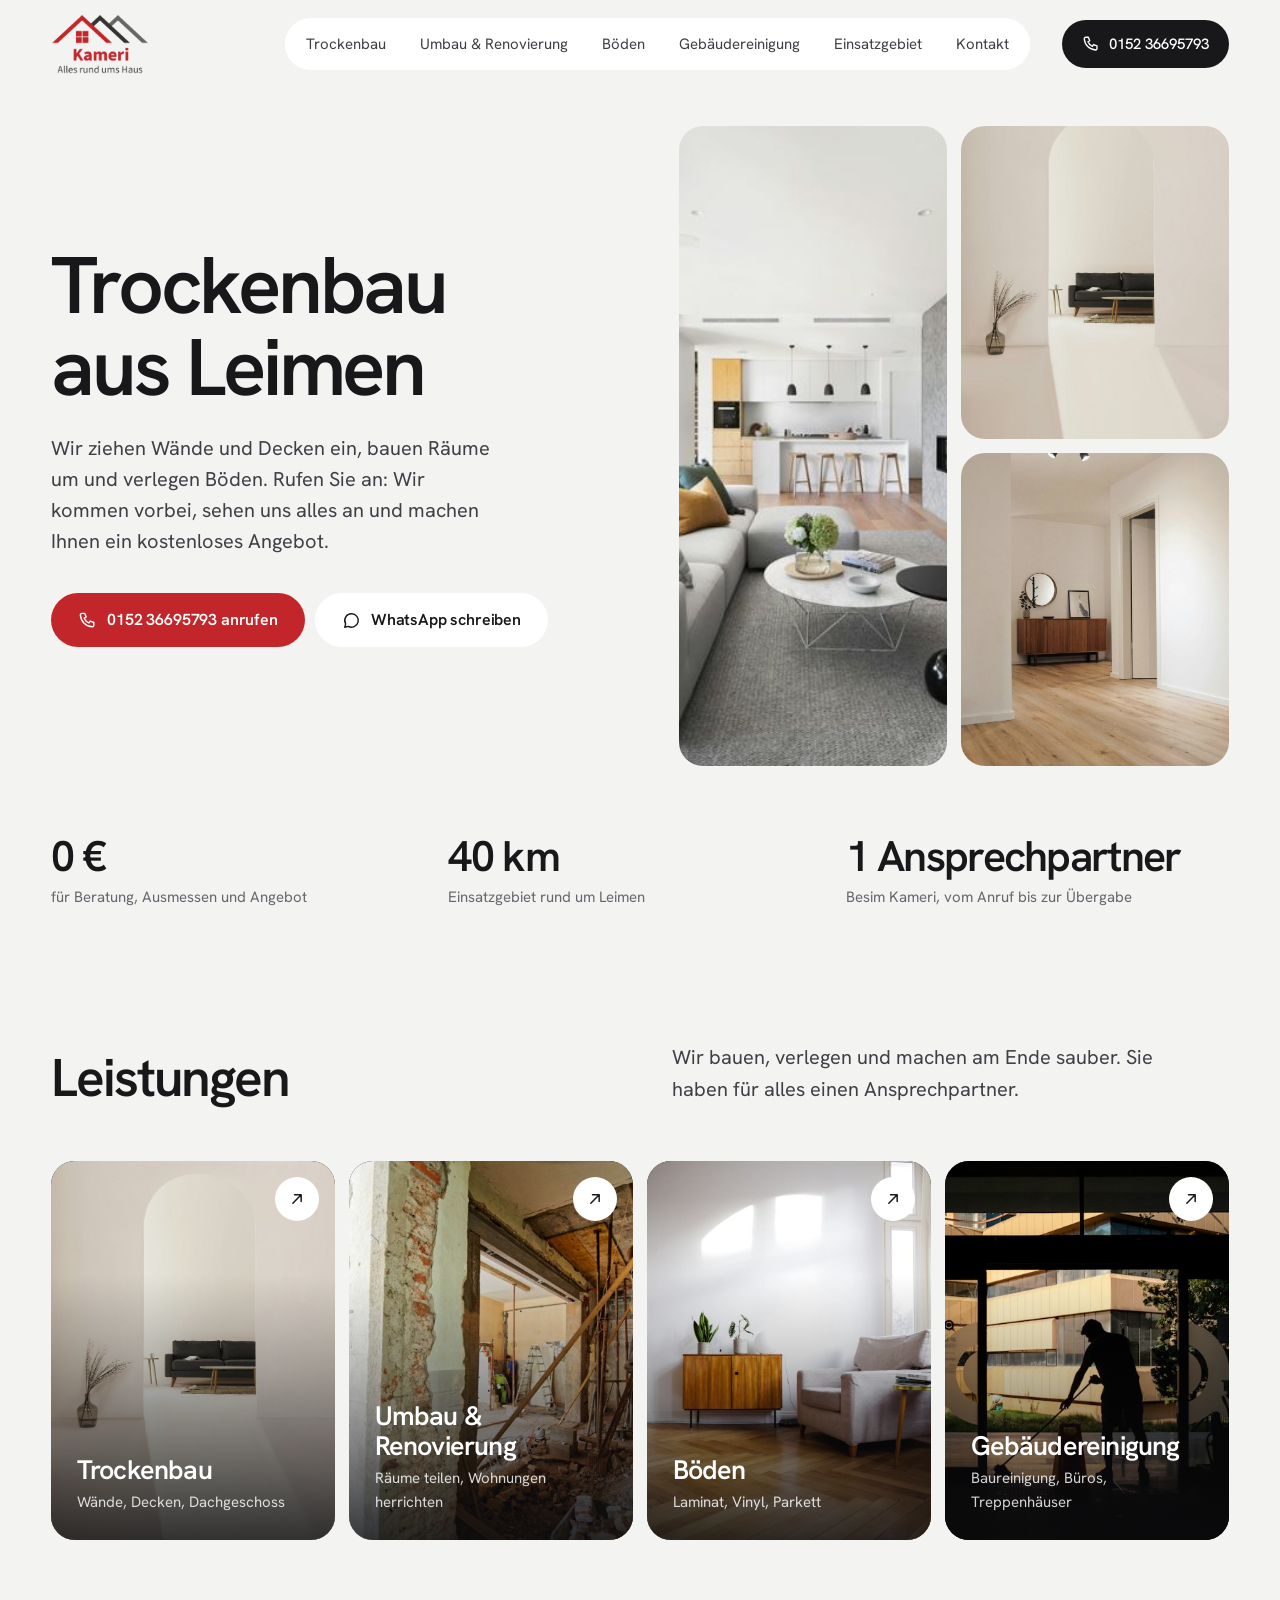
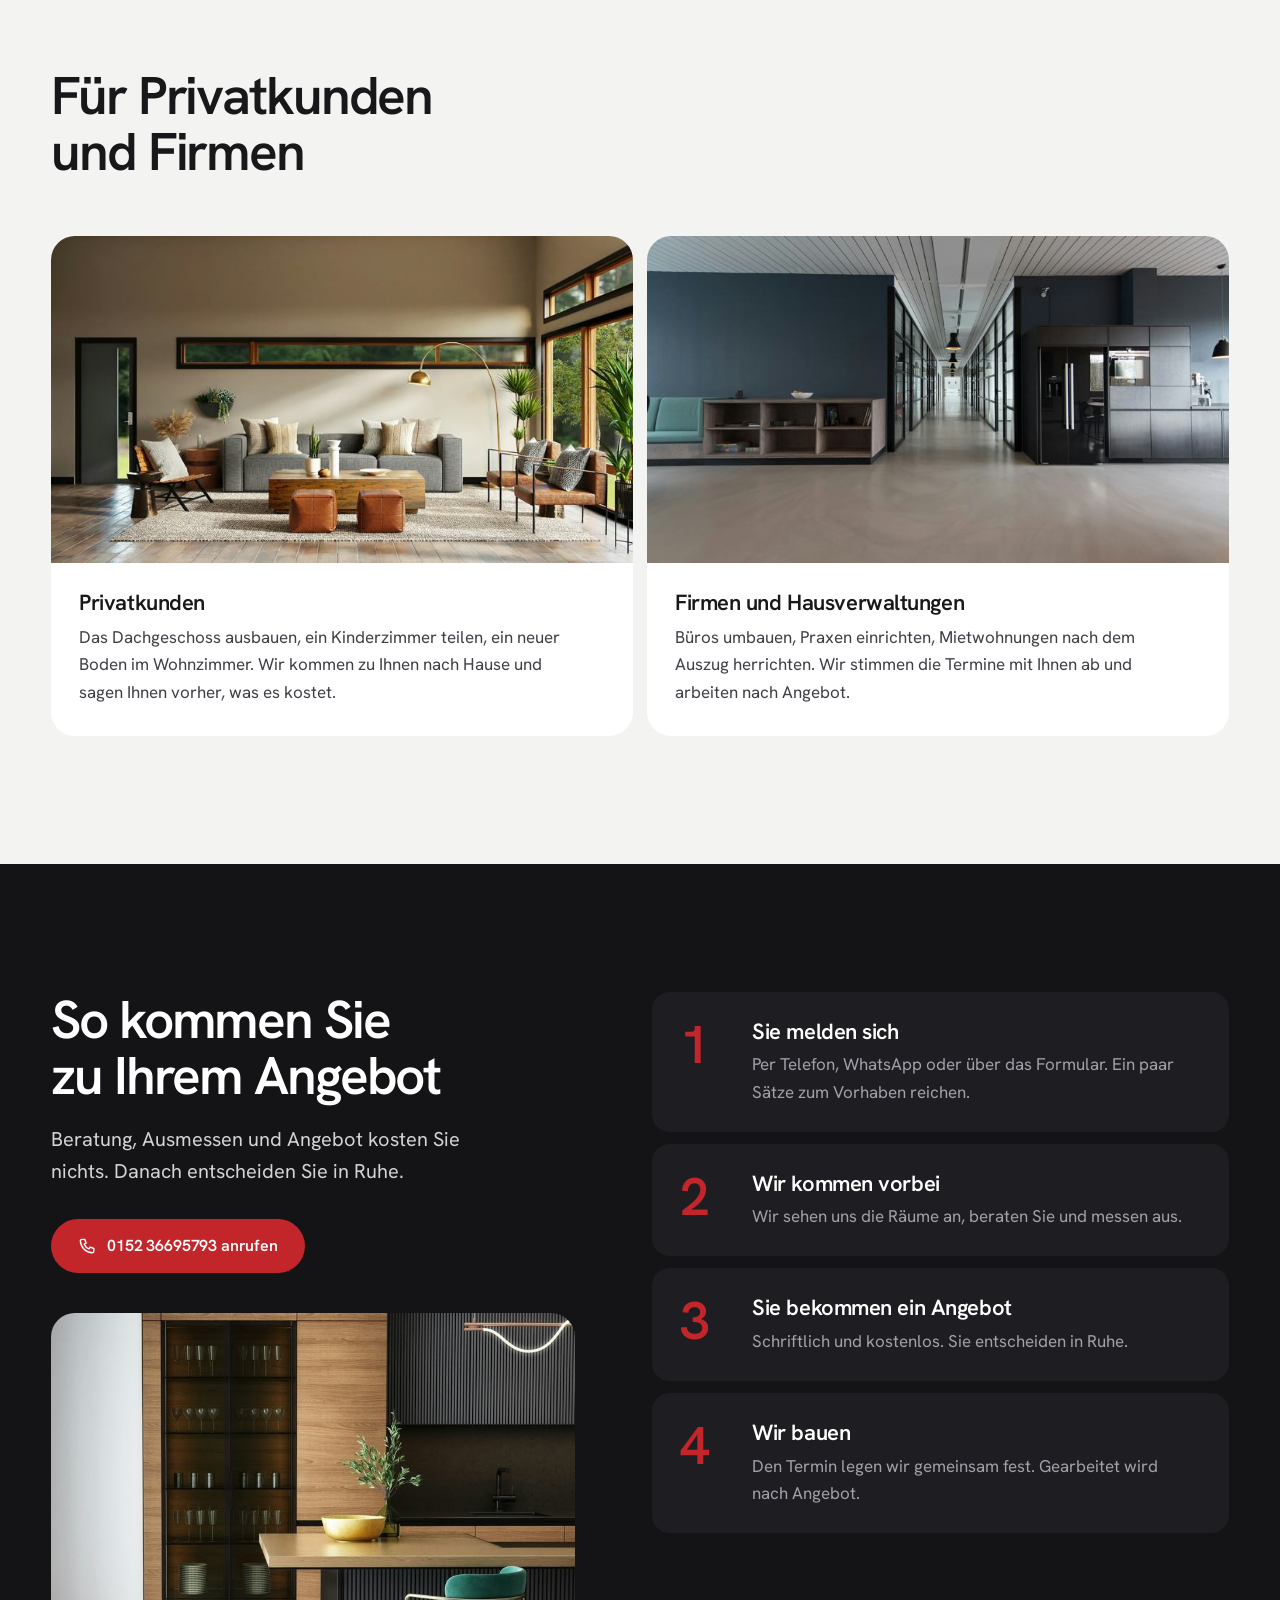
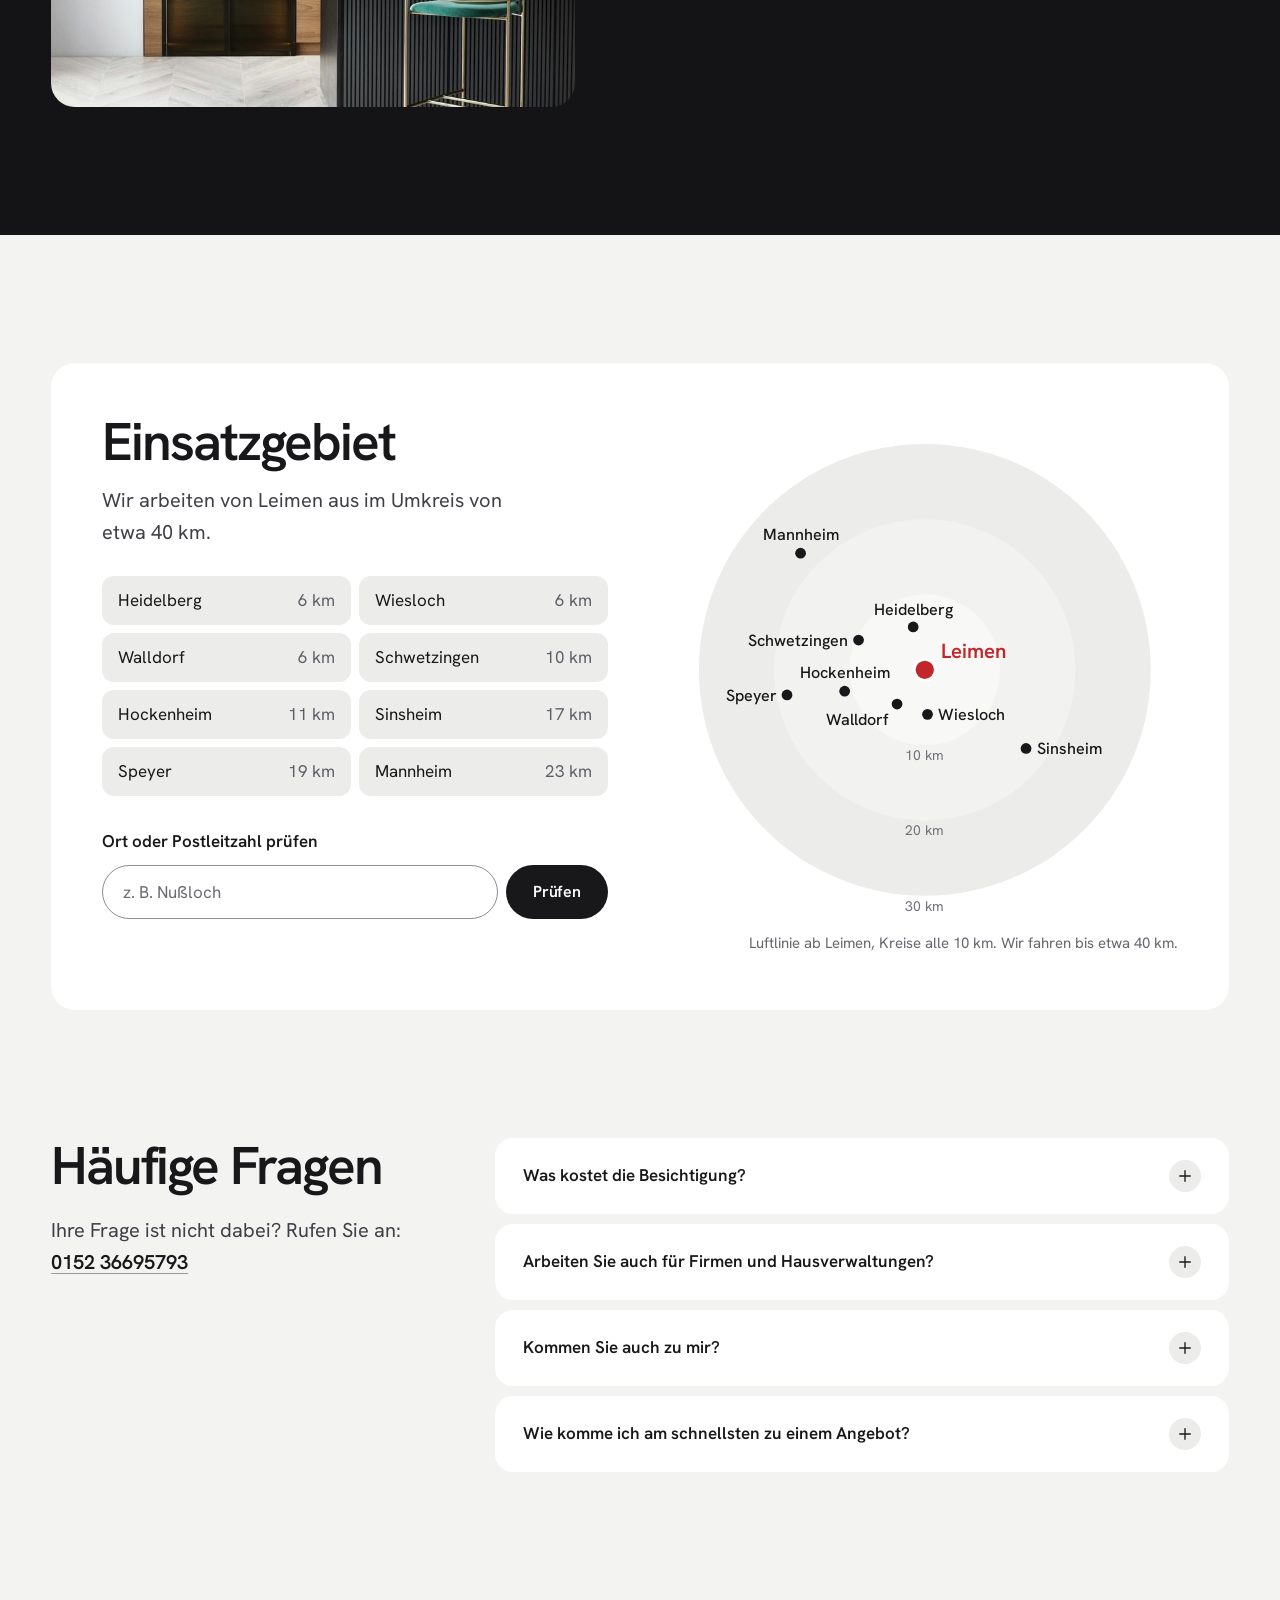
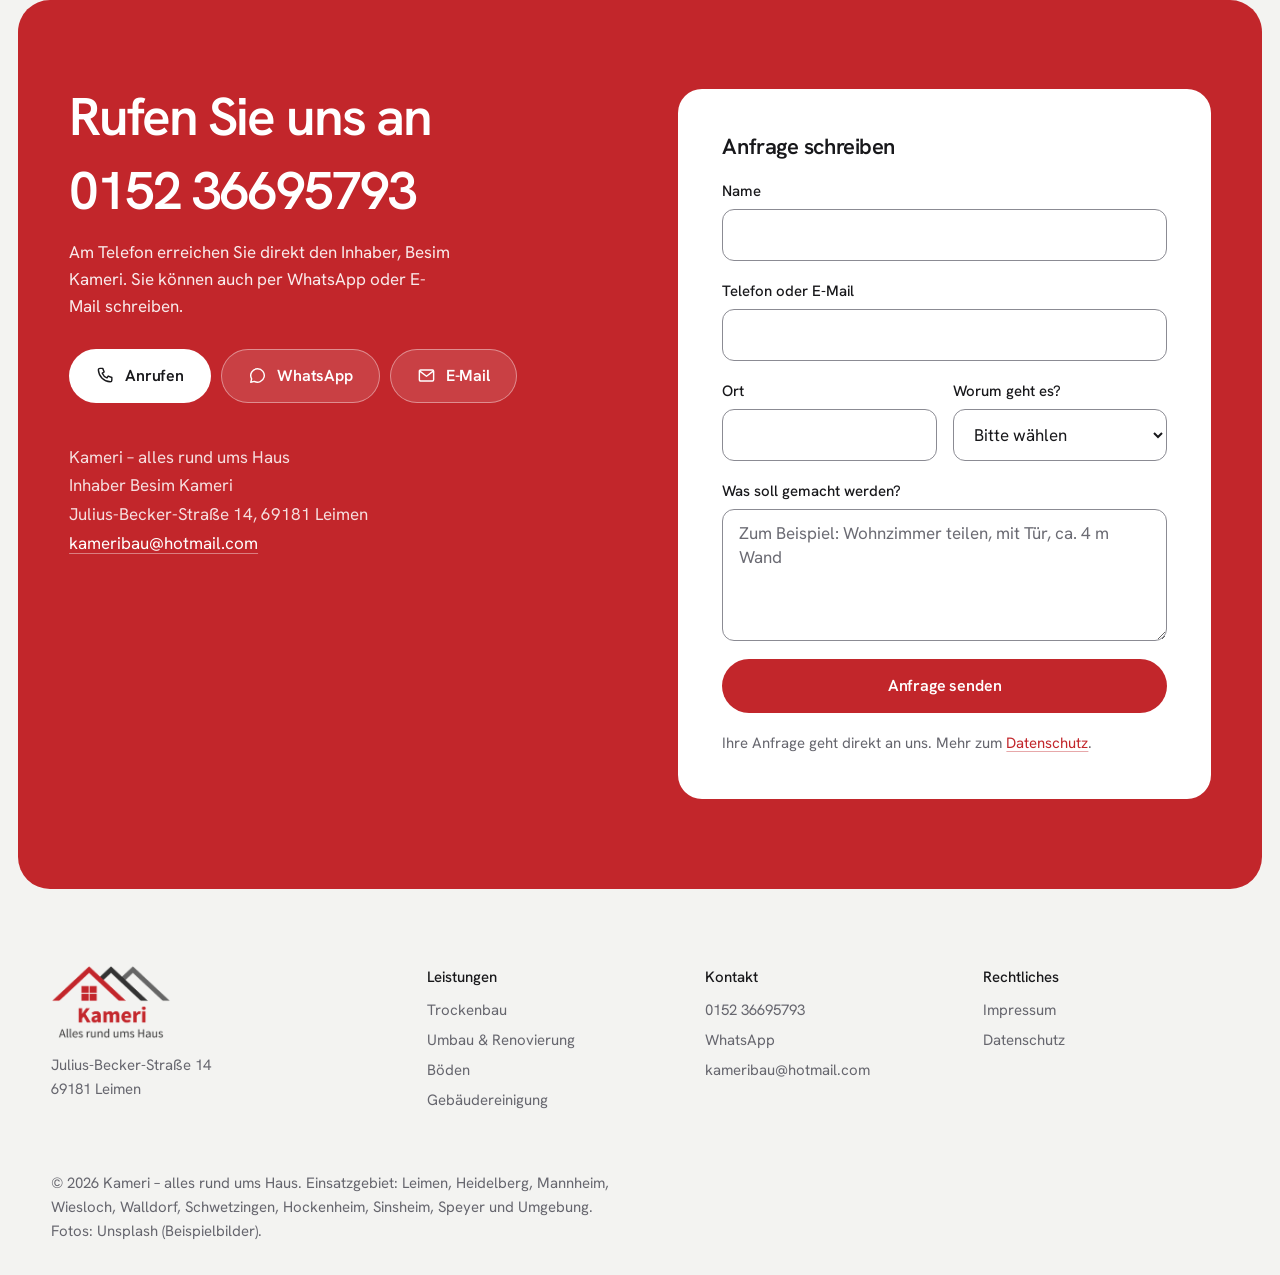
==== commit 6c4f48c9: "Collage zurück, Leistungen neu geordnet, Gebäudereinigung neu Startseite wieder hell mit Bildercolla" ====
--- a/index.html
+++ b/index.html
@@ -4,16 +4,16 @@
   <meta charset="utf-8">
   <meta name="viewport" content="width=device-width, initial-scale=1, viewport-fit=cover">
   <title>Kameri – Trockenbau und Innenausbau in Leimen</title>
-  <meta name="description" content="Kameri aus Leimen: Trockenbau, Umbau, Böden und Renovierung für Privatkunden und Firmen im Umkreis von 40 km. Beratung und Angebot kostenlos. Tel. 0152 36695793.">
+  <meta name="description" content="Kameri aus Leimen: Trockenbau, Umbau und Renovierung, Böden und Gebäudereinigung für Privatkunden und Firmen im Umkreis von 40 km. Beratung und Angebot kostenlos. Tel. 0152 36695793.">
   <meta name="theme-color" content="#f3f3f1">
   <link rel="icon" type="image/png" href="bilder/favicon.png">
   <link rel="apple-touch-icon" href="bilder/favicon.png">
   <link rel="preload" href="schriften/hanken-grotesk-latin-600-normal.woff2" as="font" type="font/woff2" crossorigin>
   <link rel="preload" href="schriften/hanken-grotesk-latin-400-normal.woff2" as="font" type="font/woff2" crossorigin>
-  <link rel="stylesheet" href="stil.css?v=9">
+  <link rel="stylesheet" href="stil.css?v=10">
   <meta property="og:title" content="Kameri – Trockenbau und Innenausbau in Leimen">
-  <meta property="og:description" content="Kameri aus Leimen: Trockenbau, Umbau, Böden und Renovierung für Privatkunden und Firmen im Umkreis von 40 km. Beratung und Angebot kostenlos. Tel. 0152 36695793.">
-  <meta property="og:image" content="bilder/fotos/wohnraum-1200.jpg">
+  <meta property="og:description" content="Kameri aus Leimen: Trockenbau, Umbau und Renovierung, Böden und Gebäudereinigung für Privatkunden und Firmen im Umkreis von 40 km. Beratung und Angebot kostenlos. Tel. 0152 36695793.">
+  <meta property="og:image" content="bilder/fotos/wohnkueche-1200.jpg">
   <meta property="og:locale" content="de_DE">
   <script type="application/ld+json">
   {
@@ -32,7 +32,7 @@
       "addressCountry": "DE"
     },
     "areaServed": ["Leimen", "Heidelberg", "Mannheim", "Wiesloch", "Walldorf", "Schwetzingen", "Hockenheim", "Sinsheim", "Speyer"],
-    "knowsAbout": ["Trockenbau", "Umbau", "Bodenverlegung", "Renovierung"]
+    "knowsAbout": ["Trockenbau", "Umbau", "Renovierung", "Bodenverlegung", "Gebäudereinigung"]
   }
   </script>
   <script>document.documentElement.classList.add("js")</script>
@@ -56,9 +56,9 @@
       </a>
       <nav class="navi" id="navi" aria-label="Hauptnavigation">
         <a href="trockenbau.html">Trockenbau</a>
-          <a href="umbau.html">Umbau</a>
+          <a href="umbau.html">Umbau & Renovierung</a>
           <a href="boeden.html">Böden</a>
-          <a href="renovierung.html">Renovierung</a>
+          <a href="gebaeudereinigung.html">Gebäudereinigung</a>
         <a href="#gebiet">Einsatzgebiet</a>
         <a href="#kontakt">Kontakt</a>
       </nav>
@@ -71,51 +71,21 @@
   </header>
 
   <main id="inhalt">
-    <div class="buehne-rahmen">
-      <section class="buehne" aria-labelledby="titel">
-        <div class="buehne-bild">
-          <img src="bilder/fotos/wohnraum-1200.jpg" srcset="bilder/fotos/wohnraum-800.jpg 800w, bilder/fotos/wohnraum-1200.jpg 1200w, bilder/fotos/wohnraum-1600.jpg 1600w" sizes="100vw" width="1200" height="633" fetchpriority="high" alt="Heller, großer Wohnraum mit Holzboden und langen Fenstern">
-        </div>
-        <div class="buehne-text">
-          <h1 id="titel">Trockenbau aus Leimen</h1>
-          <p class="buehne-lead">Wände, Decken, Umbauten, Böden und Renovierung für Privatkunden und Firmen. Beratung und Angebot sind kostenlos, und Sie sprechen direkt mit dem Inhaber.</p>
-          <div class="aktionen">
-            <a class="knopf knopf-rot" href="tel:+4915236695793"><svg aria-hidden="true"><use href="#i-telefon"/></svg>0152 36695793 anrufen</a>
-            <a class="knopf knopf-glas" href="https://wa.me/4915236695793"><svg aria-hidden="true"><use href="#i-chat"/></svg>WhatsApp schreiben</a>
-          </div>
-        </div>
-
-        <form class="rueckruf" id="rueckruf" data-anfrage="rueckruf" action="mailto:kameribau@hotmail.com" method="post" enctype="text/plain" novalidate>
-          <p class="rueckruf-titel"><b>Rückruf anfordern</b> Name und Nummer genügen, wir rufen Sie zurück.</p>
-          <div class="rueckruf-felder">
-            <div class="feld">
-              <label for="r-name">Name</label>
-              <input id="r-name" name="Name" type="text" autocomplete="name" required aria-describedby="r-name-fehler">
-              <span class="fehler" id="r-name-fehler"></span>
-            </div>
-            <div class="feld">
-              <label for="r-telefon">Telefonnummer</label>
-              <input id="r-telefon" name="Kontakt" type="tel" autocomplete="tel" inputmode="tel" required aria-describedby="r-telefon-fehler">
-              <span class="fehler" id="r-telefon-fehler"></span>
-            </div>
-            <div class="feld">
-              <label for="r-leistung">Worum geht es?</label>
-              <select id="r-leistung" name="Leistung">
-                <option value="" selected>Bitte wählen</option>
-                <option>Trockenbau</option>
-                <option>Umbau</option>
-                <option>Boden</option>
-                <option>Renovierung</option>
-                <option>Etwas anderes</option>
-              </select>
-            </div>
-            <button class="knopf knopf-rot" type="submit">Rückruf anfordern</button>
-          </div>
-          <input class="falle" type="checkbox" name="botcheck" tabindex="-1" autocomplete="off" aria-hidden="true">
-          <p class="formular-status" role="status" aria-live="polite"></p>
-        </form>
-      </section>
-    </div>
+    <section class="start" aria-labelledby="titel">
+      <div class="start-text">
+        <h1 id="titel">Trockenbau aus Leimen</h1>
+        <p class="start-lead">Wir ziehen Wände und Decken ein, bauen Räume um und verlegen Böden. Rufen Sie an: Wir kommen vorbei, sehen uns alles an und machen Ihnen ein kostenloses Angebot.</p>
+        <div class="aktionen">
+          <a class="knopf knopf-rot" href="tel:+4915236695793"><svg aria-hidden="true"><use href="#i-telefon"/></svg>0152 36695793 anrufen</a>
+          <a class="knopf knopf-weiss" href="https://wa.me/4915236695793"><svg aria-hidden="true"><use href="#i-chat"/></svg>WhatsApp schreiben</a>
+        </div>
+      </div>
+      <div class="collage">
+        <img class="collage-gross" src="bilder/fotos/wohnkueche-1200.jpg" srcset="bilder/fotos/wohnkueche-800.jpg 800w, bilder/fotos/wohnkueche-1200.jpg 1200w, bilder/fotos/wohnkueche-1600.jpg 1600w" sizes="(max-width: 860px) 60vw, 25vw" width="1200" height="816" fetchpriority="high" alt="Heller Wohnraum mit offener Küche und Holzboden">
+        <img src="bilder/fotos/trockenbau-bogen-1200.jpg" srcset="bilder/fotos/trockenbau-bogen-800.jpg 800w, bilder/fotos/trockenbau-bogen-1200.jpg 1200w, bilder/fotos/trockenbau-bogen-1600.jpg 1600w" sizes="(max-width: 860px) 40vw, 22vw" width="1200" height="1800" alt="Weißer Raum mit gerundetem Wanddurchgang">
+        <img src="bilder/fotos/raum-eichenboden-1200.jpg" srcset="bilder/fotos/raum-eichenboden-800.jpg 800w, bilder/fotos/raum-eichenboden-1200.jpg 1200w, bilder/fotos/raum-eichenboden-1600.jpg 1600w" sizes="(max-width: 860px) 40vw, 22vw" width="1200" height="2222" alt="Frisch renovierter Flur mit Holzboden">
+      </div>
+    </section>
 
     <section class="werte" aria-label="Auf einen Blick">
       <div class="wert"><b>0 €</b><span>für Beratung, Ausmessen und Angebot</span></div>
@@ -127,12 +97,11 @@
       <div class="innen">
         <div class="abschnitt-kopf" data-zeigen>
           <h2 id="leistungen-titel">Leistungen</h2>
-          <p>Trockenbau ist unser Schwerpunkt. Umbau, Böden und Renovierung kommen aus derselben Hand.</p>
+          <p>Wir bauen, verlegen und machen am Ende sauber. Sie haben für alles einen Ansprechpartner.</p>
         </div>
         <div class="kacheln">
           <a class="kachel" href="trockenbau.html" data-zeigen>
             <img src="bilder/fotos/trockenbau-bogen-1200.jpg" srcset="bilder/fotos/trockenbau-bogen-800.jpg 800w, bilder/fotos/trockenbau-bogen-1200.jpg 1200w, bilder/fotos/trockenbau-bogen-1600.jpg 1600w" sizes="(max-width: 720px) 100vw, (max-width: 1100px) 50vw, 25vw" width="1200" height="1800" loading="lazy" alt="Weißer Raum mit gerundetem Wanddurchgang">
-            <span class="kachel-marke">Schwerpunkt</span>
             <span class="kachel-pfeil"><svg aria-hidden="true"><use href="#i-pfeil"/></svg></span>
             <span class="kachel-text">
               <span class="kachel-name">Trockenbau</span>
@@ -141,29 +110,26 @@
           </a>
           <a class="kachel" href="umbau.html" data-zeigen>
             <img src="bilder/fotos/umbau-altbau-1200.jpg" srcset="bilder/fotos/umbau-altbau-800.jpg 800w, bilder/fotos/umbau-altbau-1200.jpg 1200w, bilder/fotos/umbau-altbau-1600.jpg 1600w" sizes="(max-width: 720px) 100vw, (max-width: 1100px) 50vw, 25vw" width="1200" height="798" loading="lazy" alt="Altbauwohnung im Umbau mit geöffneter Wand und Stützen">
-            
             <span class="kachel-pfeil"><svg aria-hidden="true"><use href="#i-pfeil"/></svg></span>
             <span class="kachel-text">
-              <span class="kachel-name">Umbau</span>
-              <span class="kachel-kurz">Räume teilen, Türen versetzen</span>
+              <span class="kachel-name">Umbau & Renovierung</span>
+              <span class="kachel-kurz">Räume teilen, Wohnungen herrichten</span>
             </span>
           </a>
           <a class="kachel" href="boeden.html" data-zeigen>
             <img src="bilder/fotos/boden-fischgraet-1200.jpg" srcset="bilder/fotos/boden-fischgraet-800.jpg 800w, bilder/fotos/boden-fischgraet-1200.jpg 1200w, bilder/fotos/boden-fischgraet-1600.jpg 1600w" sizes="(max-width: 720px) 100vw, (max-width: 1100px) 50vw, 25vw" width="1200" height="1800" loading="lazy" alt="Wohnzimmer mit Parkett und hellen Wänden">
-            
             <span class="kachel-pfeil"><svg aria-hidden="true"><use href="#i-pfeil"/></svg></span>
             <span class="kachel-text">
               <span class="kachel-name">Böden</span>
               <span class="kachel-kurz">Laminat, Vinyl, Parkett</span>
             </span>
           </a>
-          <a class="kachel" href="renovierung.html" data-zeigen>
-            <img src="bilder/fotos/renovierung-farbe-1200.jpg" srcset="bilder/fotos/renovierung-farbe-800.jpg 800w, bilder/fotos/renovierung-farbe-1200.jpg 1200w, bilder/fotos/renovierung-farbe-1600.jpg 1600w" sizes="(max-width: 720px) 100vw, (max-width: 1100px) 50vw, 25vw" width="1200" height="839" loading="lazy" alt="Farbroller streicht eine Wand hellblau">
-            
+          <a class="kachel" href="gebaeudereinigung.html" data-zeigen>
+            <img src="bilder/fotos/reinigung-buero-1200.jpg" srcset="bilder/fotos/reinigung-buero-800.jpg 800w, bilder/fotos/reinigung-buero-1200.jpg 1200w, bilder/fotos/reinigung-buero-1600.jpg 1600w" sizes="(max-width: 720px) 100vw, (max-width: 1100px) 50vw, 25vw" width="1200" height="800" loading="lazy" alt="Reinigungskraft wischt am Abend den Boden einer Bürolobby">
             <span class="kachel-pfeil"><svg aria-hidden="true"><use href="#i-pfeil"/></svg></span>
             <span class="kachel-text">
-              <span class="kachel-name">Renovierung</span>
-              <span class="kachel-kurz">Räume wieder bezugsfertig</span>
+              <span class="kachel-name">Gebäudereinigung</span>
+              <span class="kachel-kurz">Baureinigung, Büros, Treppenhäuser</span>
             </span>
           </a>
         </div>
@@ -177,7 +143,7 @@
         </div>
         <div class="kunden">
           <article class="kunde" data-zeigen>
-            <img src="bilder/fotos/wohnkueche-1200.jpg" srcset="bilder/fotos/wohnkueche-800.jpg 800w, bilder/fotos/wohnkueche-1200.jpg 1200w, bilder/fotos/wohnkueche-1600.jpg 1600w" sizes="(max-width: 860px) 100vw, 50vw" width="1200" height="816" loading="lazy" alt="Heller Wohnraum mit offener Küche und Holzboden">
+            <img src="bilder/fotos/wohnraum-1200.jpg" srcset="bilder/fotos/wohnraum-800.jpg 800w, bilder/fotos/wohnraum-1200.jpg 1200w, bilder/fotos/wohnraum-1600.jpg 1600w" sizes="(max-width: 860px) 100vw, 50vw" width="1200" height="633" loading="lazy" alt="Großer, heller Wohnraum mit Sofa und Holzboden">
             <div class="kunde-text">
               <h3>Privatkunden</h3>
               <p>Das Dachgeschoss ausbauen, ein Kinderzimmer teilen, ein neuer Boden im Wohnzimmer. Wir kommen zu Ihnen nach Hause und sagen Ihnen vorher, was es kostet.</p>
@@ -362,9 +328,9 @@
                 <select id="f-leistung" name="Leistung">
                 <option value="" selected>Bitte wählen</option>
                 <option>Trockenbau</option>
-                <option>Umbau</option>
+                <option>Umbau / Renovierung</option>
                 <option>Boden</option>
-                <option>Renovierung</option>
+                <option>Gebäudereinigung</option>
                 <option>Etwas anderes</option>
               </select>
               </div>
@@ -392,7 +358,7 @@
       </div>
       <div>
         <p class="fuss-titel">Leistungen</p>
-        <p class="fuss-links"><a href="trockenbau.html">Trockenbau</a><a href="umbau.html">Umbau</a><a href="boeden.html">Böden</a><a href="renovierung.html">Renovierung</a></p>
+        <p class="fuss-links"><a href="trockenbau.html">Trockenbau</a><a href="umbau.html">Umbau & Renovierung</a><a href="boeden.html">Böden</a><a href="gebaeudereinigung.html">Gebäudereinigung</a></p>
       </div>
       <div>
         <p class="fuss-titel">Kontakt</p>
@@ -411,6 +377,6 @@
     <a class="leiste-whatsapp" href="https://wa.me/4915236695793"><svg aria-hidden="true"><use href="#i-chat"/></svg>WhatsApp</a>
   </div>
 
-  <script src="seite.js?v=9" defer></script>
+  <script src="seite.js?v=10" defer></script>
 </body>
 </html>
--- a/stil.css
+++ b/stil.css
@@ -54,7 +54,7 @@
 
   --rand: clamp(20px, 4vw, 56px);
   --rand-klein: clamp(10px, 1.4vw, 20px);
-  --r-buehne: 32px;
+  --r-rotflaeche: 32px;
   --breite: 1320px;
   --abstand: clamp(88px, 10vw, 144px);
   --kopf-hoehe: 88px;
@@ -413,127 +413,49 @@
   }
 }
 
-/* ---------- Bühne (Startseite) ---------- */
-
-.buehne-rahmen {
-  max-width: 1640px;
+/* ---------- Start ---------- */
+
+.start {
+  display: grid;
+  grid-template-columns: minmax(0, 1.05fr) minmax(0, 1fr);
+  gap: clamp(28px, 4vw, 64px);
+  align-items: center;
+  max-width: calc(var(--breite) + 2 * var(--rand));
   margin-inline: auto;
-  padding: 4px var(--rand-klein) 0;
-}
-
-.buehne {
-  position: relative;
-  isolation: isolate;
-  display: flex;
-  flex-direction: column;
-  justify-content: flex-end;
-  min-height: clamp(640px, calc(100svh - var(--kopf-hoehe) - 8px), 860px);
-  padding: clamp(28px, 4.5vw, 72px);
-  overflow: hidden;
-  border-radius: var(--r-buehne);
-  background: var(--dunkel);
-  color: rgb(255 255 255 / 0.86);
-}
-
-.buehne-bild {
-  position: absolute;
-  inset: 0;
-  z-index: -1;
-}
-
-.buehne-bild img {
+  padding: clamp(16px, 3vw, 40px) var(--rand) clamp(40px, 5vw, 64px);
+}
+
+.start h1 {
+  max-width: 9ch;
+}
+
+.start-lead {
+  max-width: 40ch;
+  margin: 24px 0 36px;
+  font-size: var(--t-lead);
+  line-height: 1.55;
+}
+
+.collage {
+  display: grid;
+  grid-template-columns: repeat(2, minmax(0, 1fr));
+  grid-template-rows: repeat(2, minmax(0, 1fr));
+  gap: 14px;
+  height: min(calc(100svh - var(--kopf-hoehe) - 72px), 640px);
+  min-height: 460px;
+}
+
+.collage img {
   width: 100%;
   height: 100%;
+  min-height: 0;
   object-fit: cover;
-}
-
-/* Verlauf, damit die weiße Schrift auf dem Foto lesbar bleibt */
-.buehne-bild::after {
-  content: "";
-  position: absolute;
-  inset: 0;
-  background:
-    linear-gradient(to top, rgb(12 12 14 / 0.88) 0%, rgb(12 12 14 / 0.5) 42%, rgb(12 12 14 / 0.12) 75%), /* taste-skill-ignore: Abdunklung über dem Foto */
-    linear-gradient(to right, rgb(12 12 14 / 0.55) 0%, rgb(12 12 14 / 0) 70%); /* taste-skill-ignore */
-}
-
-.buehne h1 {
-  max-width: 9ch;
-  color: var(--weiss);
-}
-
-.buehne-lead {
-  max-width: 44ch;
-  margin: 22px 0 32px;
-  font-size: var(--t-lead);
-  line-height: 1.55;
-}
-
-.buehne ::selection {
-  background: var(--weiss);
-  color: var(--tinte);
-}
-
-.buehne > .buehne-text :focus-visible {
-  outline-color: var(--weiss);
-}
-
-/* Rückruf direkt auf der Bühne */
-.rueckruf,
-.buehne .formular-danke {
-  max-width: 1040px;
-  margin-top: clamp(36px, 4.5vw, 64px);
-}
-
-.rueckruf {
-  padding: 20px 20px 22px;
   border-radius: var(--r-gross);
-  background: var(--weiss);
-  color: var(--text);
-}
-
-.rueckruf ::selection {
-  background: var(--rot);
-  color: var(--weiss);
-}
-
-.rueckruf-titel {
-  margin-bottom: 14px;
-  color: var(--leise);
-  font-size: var(--t-klein);
-}
-
-.rueckruf-titel b {
-  margin-right: 6px;
-  color: var(--tinte);
-  font-weight: 600;
-}
-
-.rueckruf-felder {
-  display: grid;
-  grid-template-columns: repeat(3, minmax(0, 1fr)) auto;
-  gap: 12px;
-  align-items: start;
-}
-
-/* Knopf auf Höhe der Felder (Beschriftung 24px + 6px Abstand) */
-.rueckruf-felder > .knopf {
-  margin-top: 30px;
-}
-
-.rueckruf .formular-status {
-  margin-top: 12px;
-  color: var(--tinte);
-  font-weight: 500;
-}
-
-.rueckruf .formular-status.fehlgeschlagen {
-  color: var(--rot-tief);
-}
-
-.rueckruf[aria-busy="true"] button[type="submit"] {
-  opacity: 0.7;
-  cursor: progress;
+  background: var(--flaeche);
+}
+
+.collage-gross {
+  grid-row: span 2;
 }
 
 .werte {
@@ -542,7 +464,7 @@
   gap: 14px;
   max-width: calc(var(--breite) + 2 * var(--rand));
   margin-inline: auto;
-  padding: clamp(48px, 6vw, 80px) var(--rand) 0;
+  padding: 0 var(--rand);
 }
 
 .wert {
@@ -599,7 +521,7 @@
 
 .seitenkopf h1 {
   max-width: 13ch;
-  font-size: clamp(2.6rem, 1.6rem + 3.4vw, 4.75rem);
+  font-size: clamp(2.3rem, 1.5rem + 3.4vw, 4.75rem);
 }
 
 .seitenkopf-lead {
@@ -700,17 +622,6 @@
   transform: scale(0.985);
 }
 
-.kachel-marke {
-  position: absolute;
-  top: 18px;
-  left: 18px;
-  padding: 7px 14px;
-  border-radius: 999px;
-  background: var(--rot);
-  font-size: var(--t-klein);
-  font-weight: 600;
-}
-
 .kachel-pfeil {
   position: absolute;
   top: 16px;
@@ -766,6 +677,10 @@
   display: grid;
   grid-template-columns: repeat(3, minmax(0, 1fr));
   gap: 14px;
+}
+
+.punkte-zwei {
+  grid-template-columns: repeat(2, minmax(0, 1fr));
 }
 
 .punkte li {
@@ -1081,7 +996,7 @@
   max-width: 1600px;
   margin-inline: auto;
   padding-block: clamp(56px, 7vw, 112px);
-  border-radius: var(--r-buehne);
+  border-radius: var(--r-rotflaeche);
   background: var(--rot);
   color: rgb(255 255 255 / 0.9);
 }
@@ -1368,22 +1283,21 @@
 /* ---------- Bewegung ---------- */
 
 @media (prefers-reduced-motion: no-preference) {
-  .js .buehne-text > *,
+  .js .start-text > *,
   .js .seitenkopf-text > * {
     animation: rein 700ms var(--ease-out) both;
   }
-  .js .buehne-text > :nth-child(2),
+  .js .start-text > :nth-child(2),
   .js .seitenkopf-text > :nth-child(2) { animation-delay: 70ms; }
-  .js .buehne-text > :nth-child(3),
+  .js .start-text > :nth-child(3),
   .js .seitenkopf-text > :nth-child(3) { animation-delay: 140ms; }
   .js .seitenkopf-text > :nth-child(4) { animation-delay: 210ms; }
-  .js .rueckruf {
-    animation: rein 700ms var(--ease-out) 220ms both;
-  }
-  .js .buehne-bild img,
+  .js .collage img,
   .js .seitenkopf-bild img {
-    animation: bild-rein 1100ms var(--ease-soft) both;
-  }
+    animation: bild-rein 900ms var(--ease-soft) both;
+  }
+  .js .collage img:nth-child(2) { animation-delay: 80ms; }
+  .js .collage img:nth-child(3) { animation-delay: 160ms; }
 
   .bewegung [data-zeigen] {
     opacity: 0;
@@ -1425,7 +1339,7 @@
 }
 
 @keyframes bild-rein {
-  from { transform: scale(1.04); }
+  from { transform: scale(0.97); }
   to { transform: none; }
 }
 
@@ -1458,16 +1372,9 @@
   .kachel {
     aspect-ratio: 4 / 3;
   }
-  .rueckruf-felder {
-    grid-template-columns: repeat(3, minmax(0, 1fr));
-  }
-  .rueckruf-felder > .knopf {
-    grid-column: 1 / -1;
-    margin-top: 4px;
-  }
-}
-
-@media (max-width: 1040px) {
+}
+
+@media (max-width: 1240px) {
   .kopf-innen {
     position: relative;
     gap: 10px;
@@ -1517,6 +1424,13 @@
 }
 
 @media (max-width: 860px) {
+  .start {
+    grid-template-columns: 1fr;
+  }
+  .collage {
+    height: 420px;
+    min-height: 0;
+  }
   .abschnitt-kopf,
   .ablauf-innen,
   .kunden,
@@ -1548,7 +1462,7 @@
   :root {
     --kopf-hoehe: 72px;
     --r-gross: 20px;
-    --r-buehne: 24px;
+    --r-rotflaeche: 24px;
   }
   .marke img {
     height: 50px;
@@ -1566,21 +1480,18 @@
     clip: rect(0 0 0 0);
     white-space: nowrap;
   }
-  /* Am Handy reichen Anrufen und WhatsApp oben, das Formular steht unten bei Kontakt */
-  .buehne {
-    min-height: min(600px, calc(100svh - var(--kopf-hoehe) - 16px));
-    padding: 24px 20px 24px;
-  }
-  .rueckruf {
-    display: none;
-  }
-  .buehne-text .aktionen .knopf,
+  .start .aktionen .knopf,
   .seitenkopf .aktionen .knopf {
     width: 100%;
   }
+  .collage {
+    height: 340px;
+    gap: 10px;
+  }
   .kacheln,
   .kacheln-drei,
-  .punkte {
+  .punkte,
+  .punkte-zwei {
     grid-template-columns: 1fr;
   }
   .kacheln-drei .kachel:last-child {
@@ -1726,7 +1637,6 @@
   .kopf,
   .leiste,
   .ortcheck,
-  .rueckruf,
   .menue-knopf,
   .formular {
     display: none;
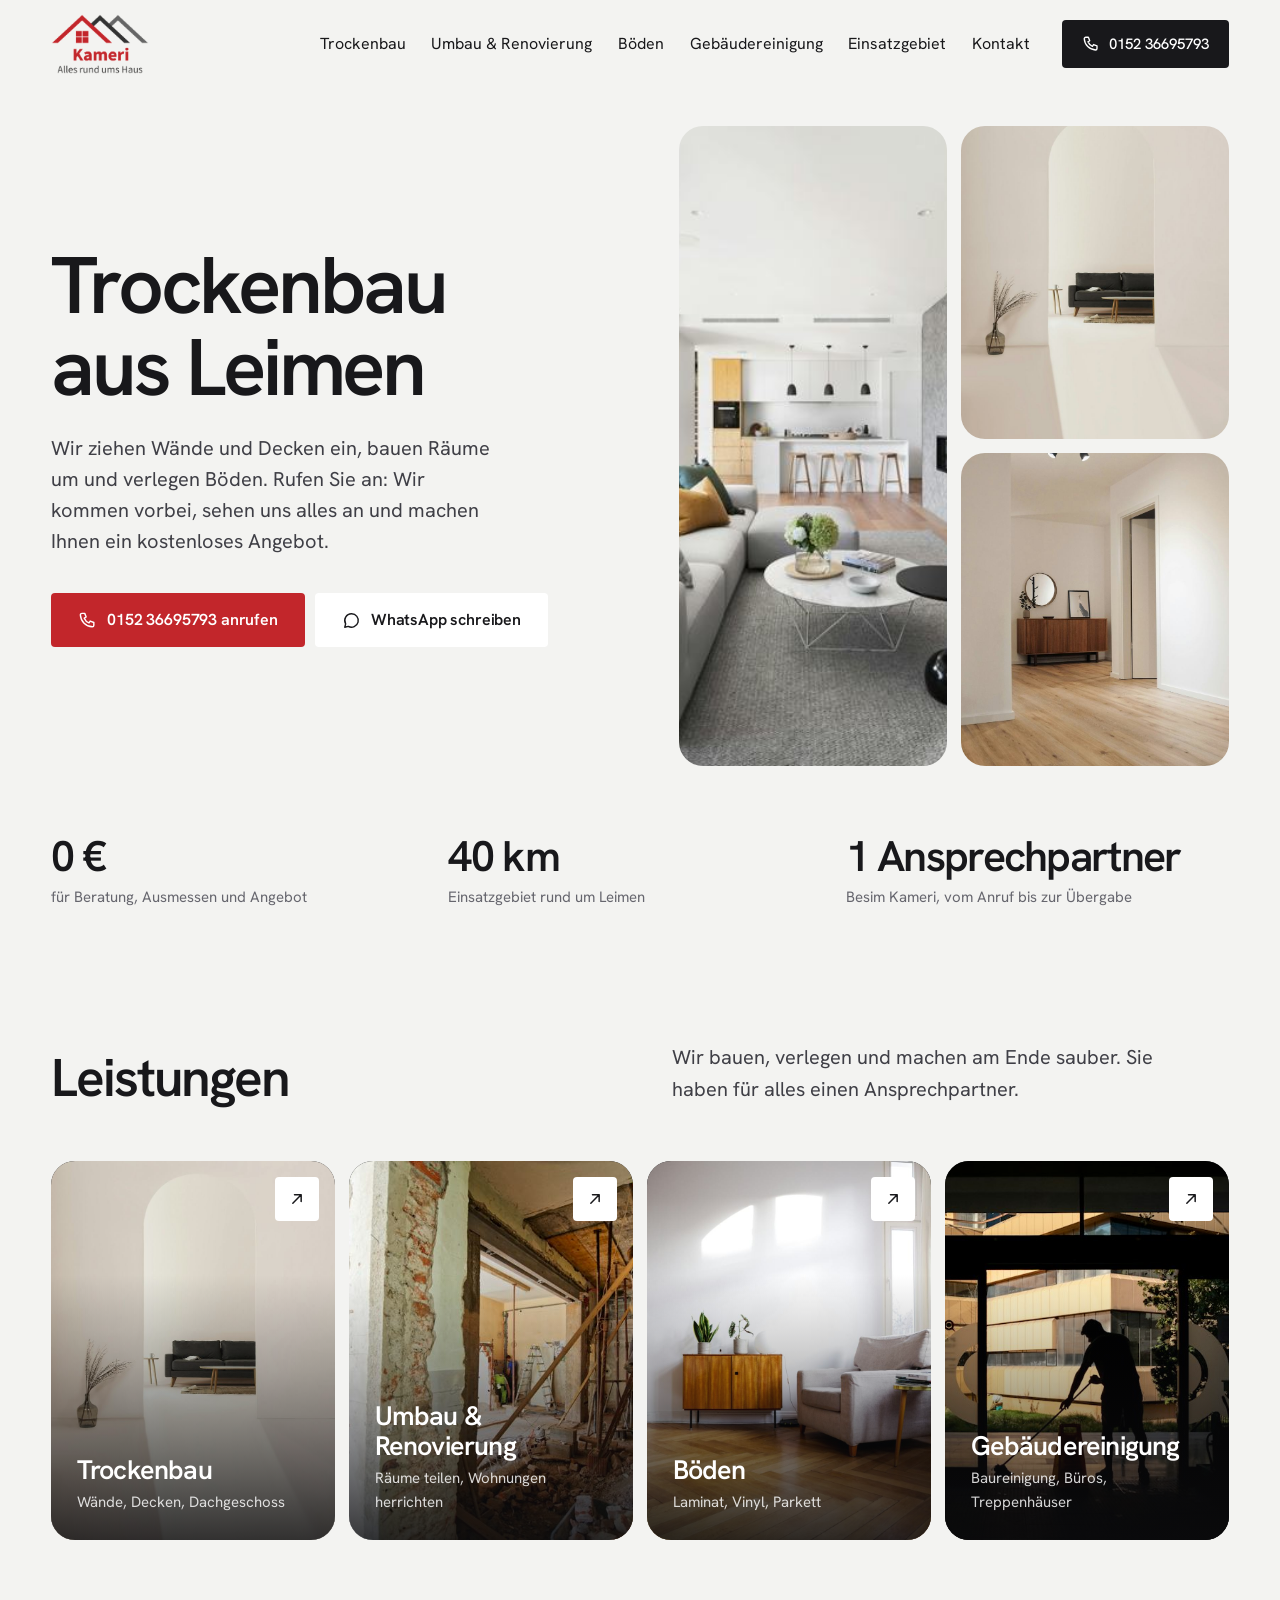
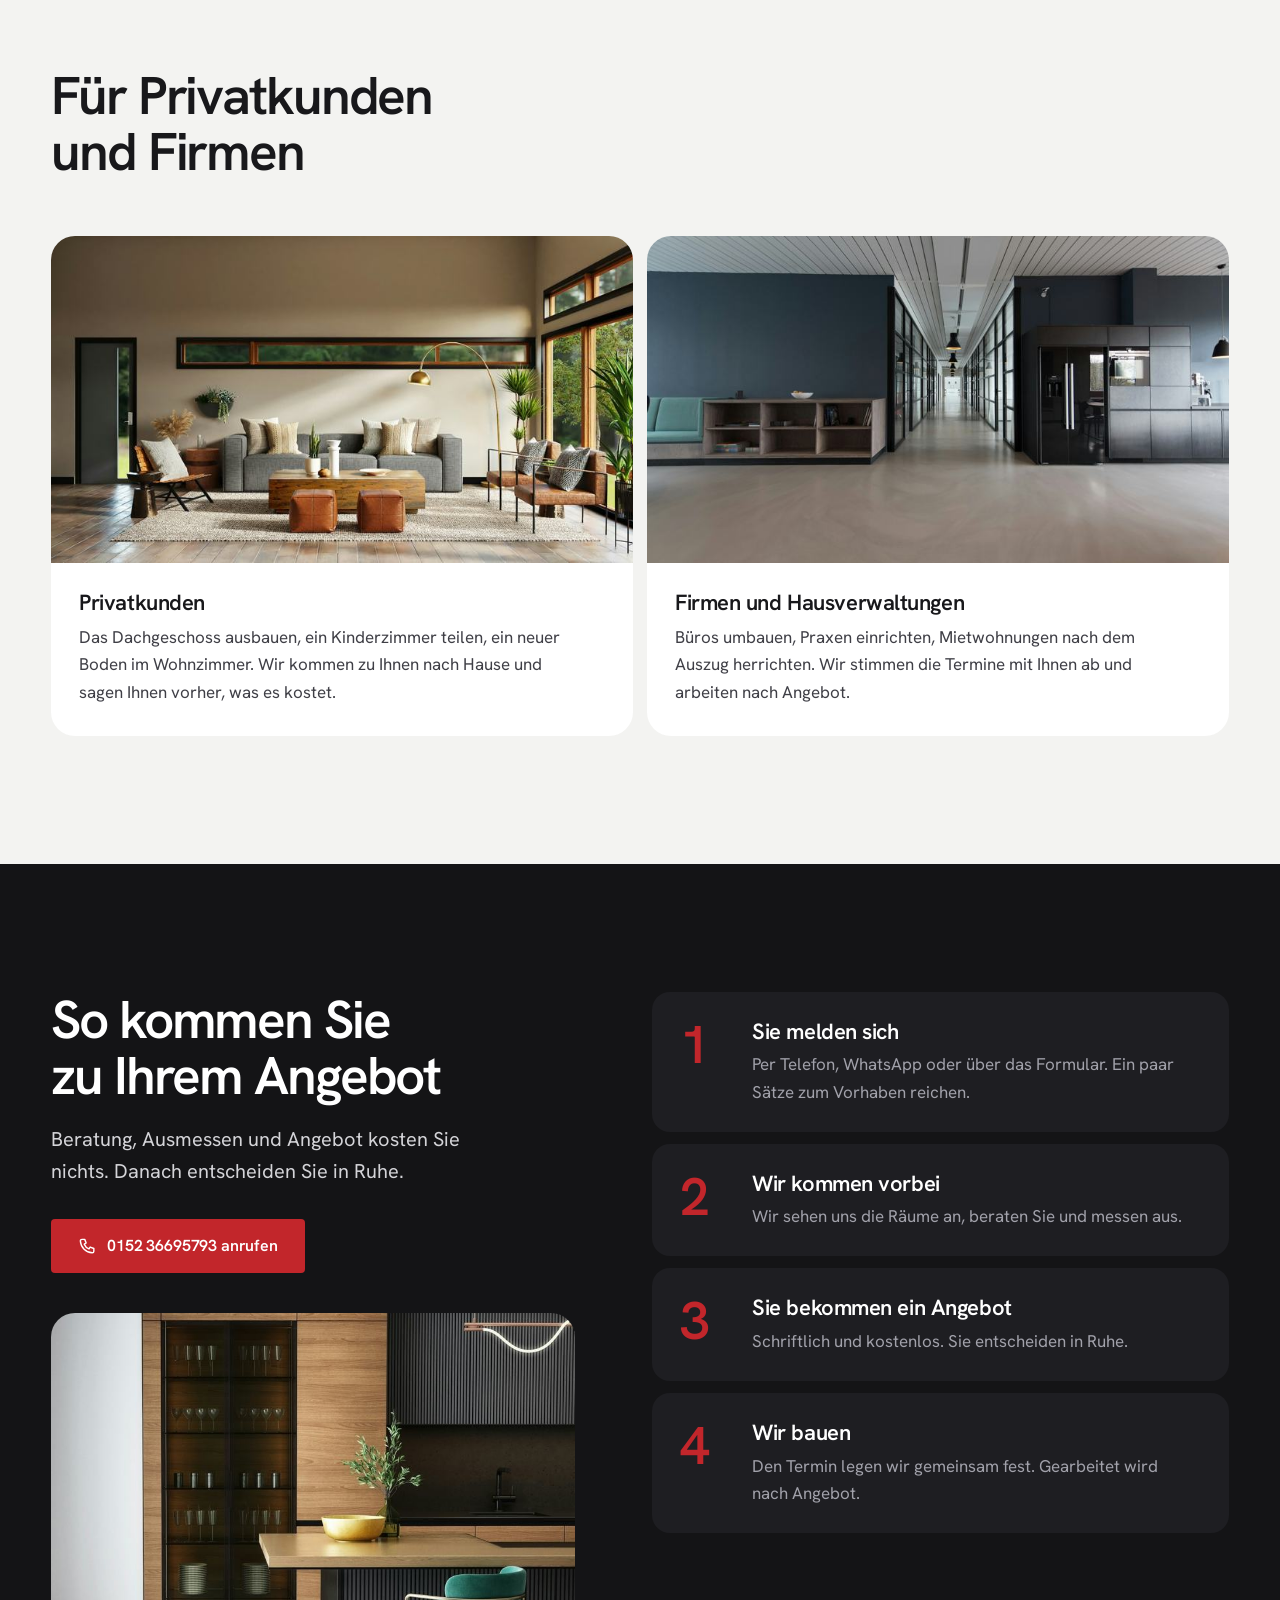
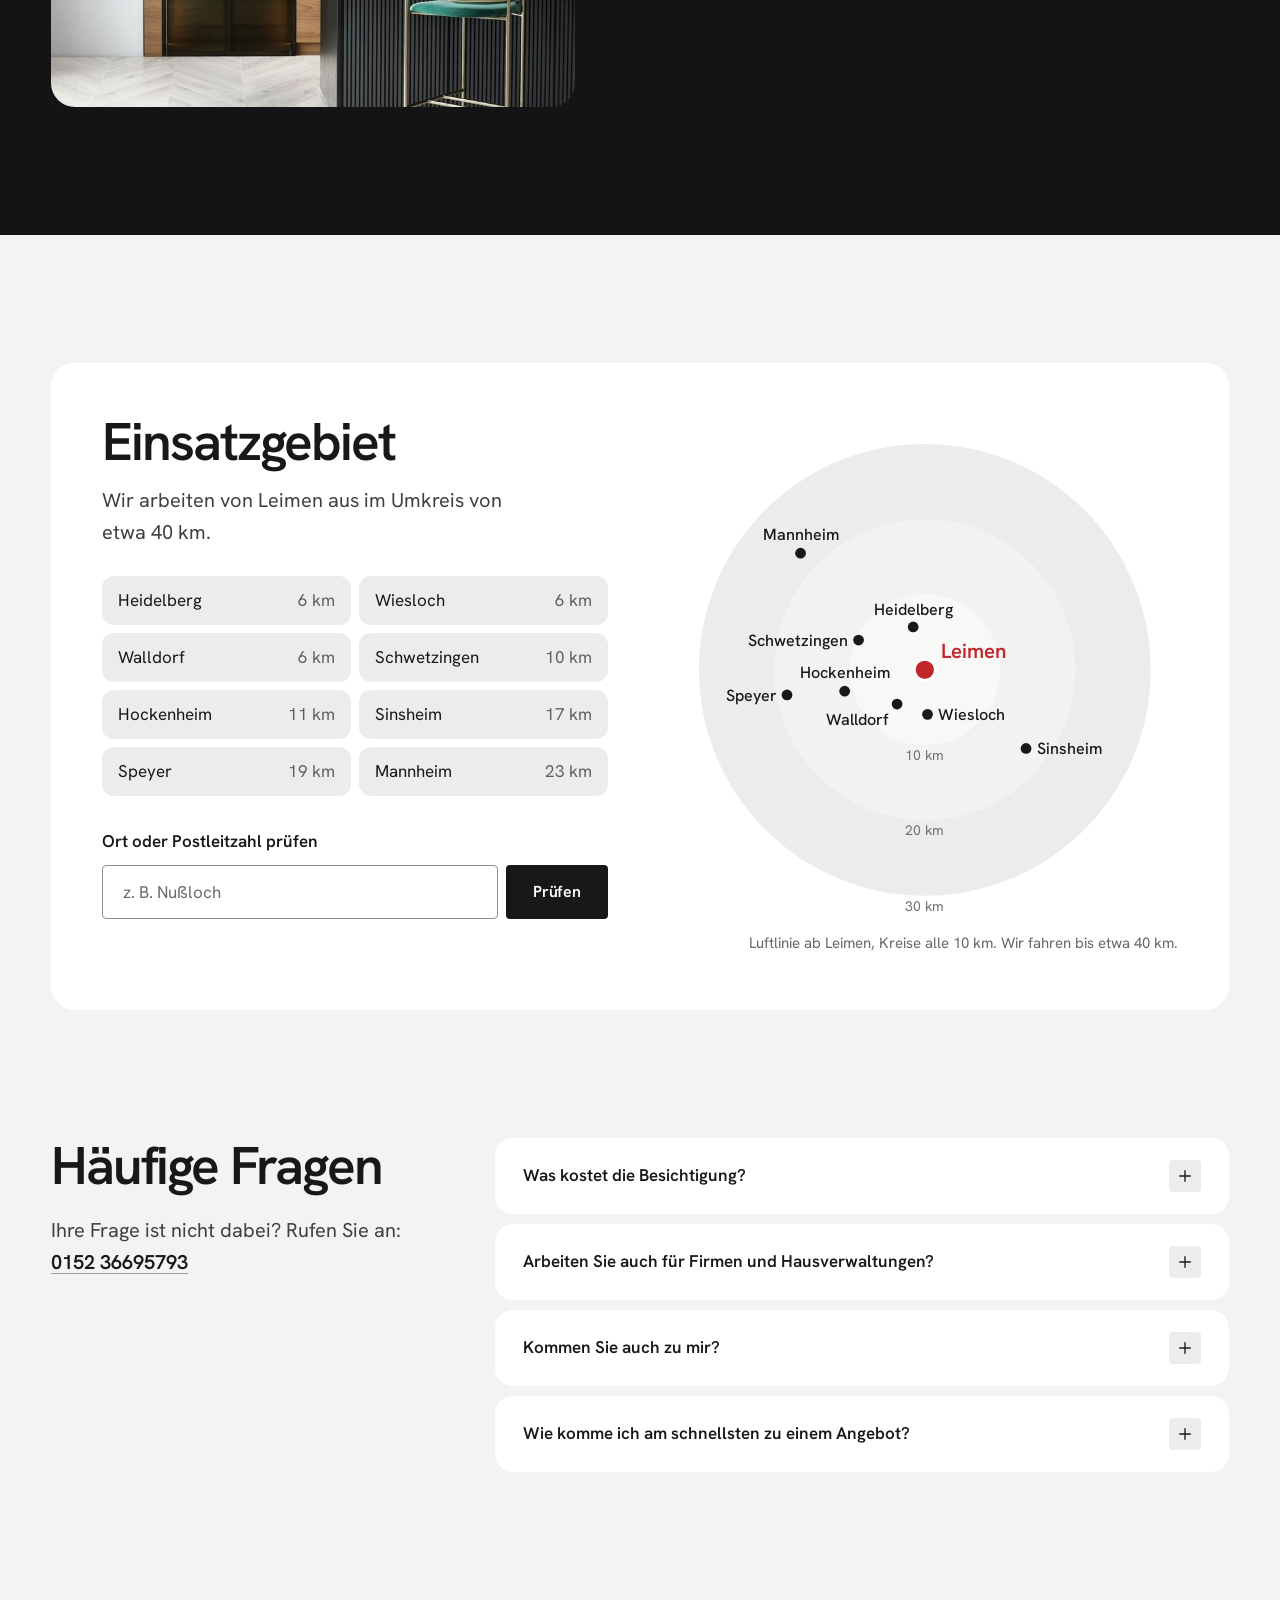
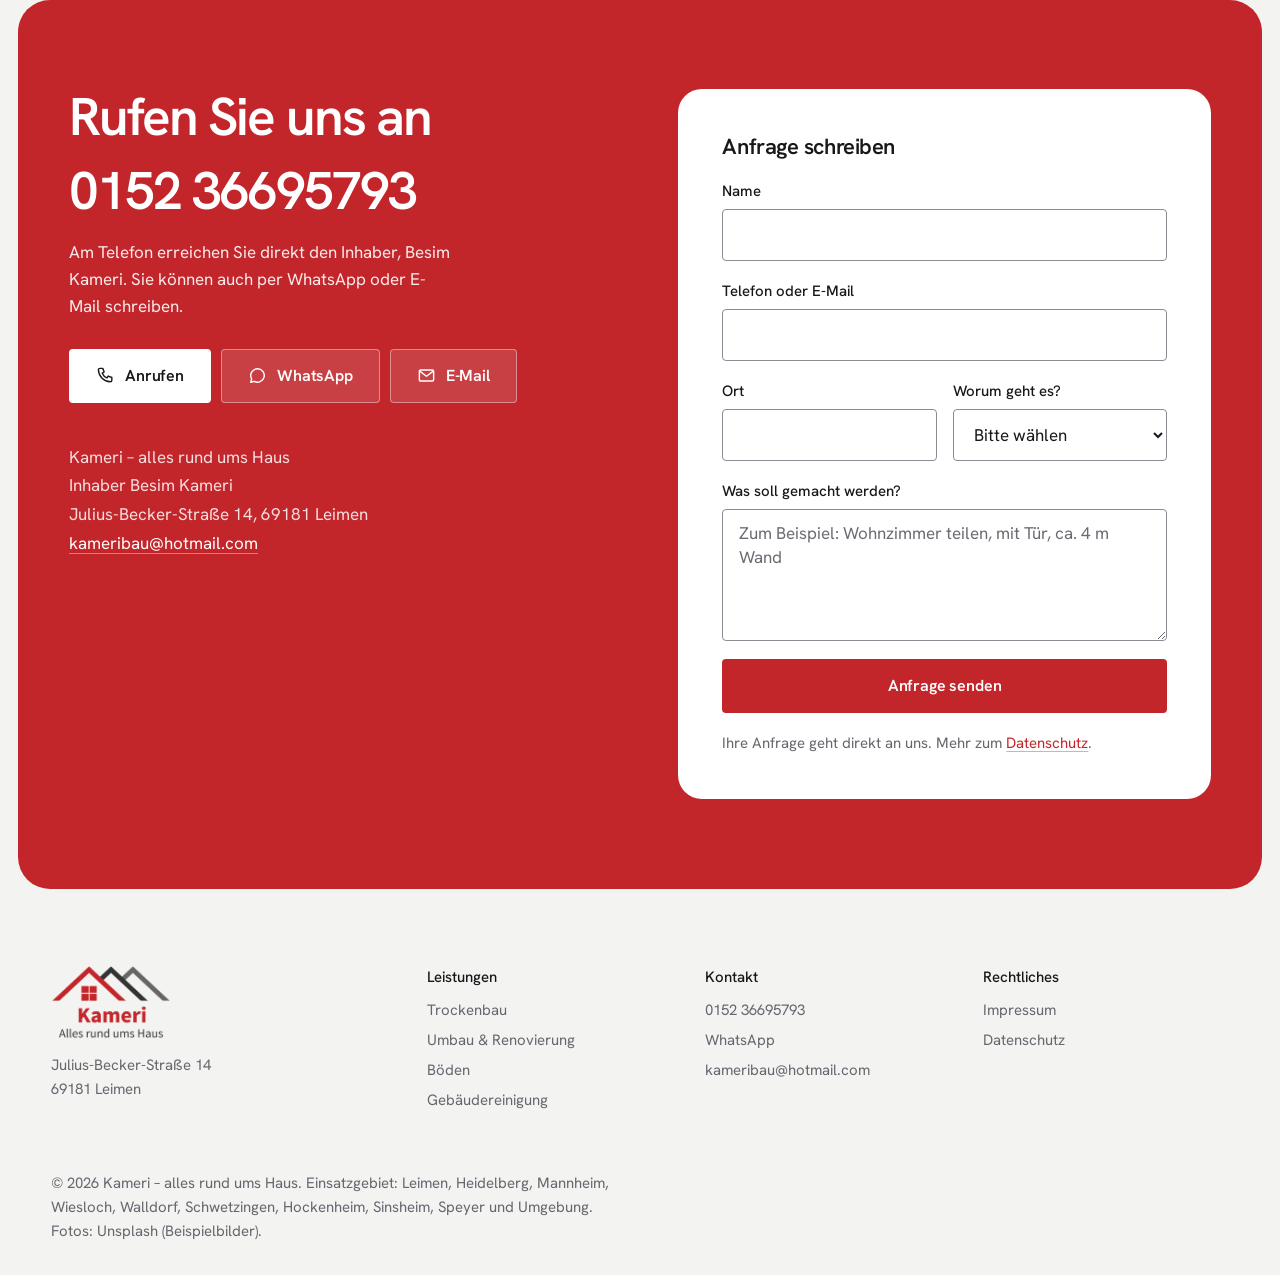
==== commit 2417aed5: "Eckige Knöpfe und Navigation als einfache Textlinks Knöpfe, Felder und kleine Kästchen mit 4px Ecken" ====
--- a/index.html
+++ b/index.html
@@ -10,7 +10,7 @@
   <link rel="apple-touch-icon" href="bilder/favicon.png">
   <link rel="preload" href="schriften/hanken-grotesk-latin-600-normal.woff2" as="font" type="font/woff2" crossorigin>
   <link rel="preload" href="schriften/hanken-grotesk-latin-400-normal.woff2" as="font" type="font/woff2" crossorigin>
-  <link rel="stylesheet" href="stil.css?v=10">
+  <link rel="stylesheet" href="stil.css?v=11">
   <meta property="og:title" content="Kameri – Trockenbau und Innenausbau in Leimen">
   <meta property="og:description" content="Kameri aus Leimen: Trockenbau, Umbau und Renovierung, Böden und Gebäudereinigung für Privatkunden und Firmen im Umkreis von 40 km. Beratung und Angebot kostenlos. Tel. 0152 36695793.">
   <meta property="og:image" content="bilder/fotos/wohnkueche-1200.jpg">
@@ -377,6 +377,6 @@
     <a class="leiste-whatsapp" href="https://wa.me/4915236695793"><svg aria-hidden="true"><use href="#i-chat"/></svg>WhatsApp</a>
   </div>
 
-  <script src="seite.js?v=10" defer></script>
+  <script src="seite.js?v=11" defer></script>
 </body>
 </html>
--- a/stil.css
+++ b/stil.css
@@ -51,6 +51,7 @@
   --r-gross: 24px;
   --r: 18px;
   --r-klein: 12px;
+  --r-knopf: 4px; /* Knöpfe und Felder: eckig, einmal so entschieden */
 
   --rand: clamp(20px, 4vw, 56px);
   --rand-klein: clamp(10px, 1.4vw, 20px);
@@ -172,7 +173,7 @@
   top: -80px;
   z-index: 60;
   padding: 12px 18px;
-  border-radius: 999px;
+  border-radius: var(--r-knopf);
   background: var(--rot);
   color: var(--weiss);
   font-weight: 600;
@@ -197,7 +198,7 @@
   min-height: 54px;
   padding: 0 26px;
   border: 1px solid transparent; /* taste-skill-ignore: nur der Glas-Knopf zeigt den Rand */
-  border-radius: 999px;
+  border-radius: var(--r-knopf);
   font: 600 1rem / 1 var(--schrift);
   letter-spacing: -0.01em;
   text-decoration: none;
@@ -320,20 +321,18 @@
 
 .navi {
   display: flex;
-  gap: 2px;
+  gap: clamp(18px, 2vw, 30px);
   margin-left: auto;
-  padding: 5px;
-  border-radius: 999px;
-  background: var(--weiss);
-}
-
+}
+
+/* Einfache Textlinks; die aktuelle Seite bekommt einen roten Strich darunter */
 .navi a {
-  padding: 9px 16px;
-  border-radius: 999px;
-  color: var(--text);
-  font-size: var(--t-klein);
-  text-decoration: none;
-  transition: background-color 180ms ease, color 180ms ease;
+  padding: 10px 0;
+  color: var(--tinte);
+  font-size: 1rem;
+  text-decoration: underline 2px transparent;
+  text-underline-offset: 10px;
+  transition: color 180ms ease, text-decoration-color 180ms ease;
 }
 
 .kopf-telefon {
@@ -342,7 +341,7 @@
   gap: 9px;
   min-height: 48px;
   padding: 0 20px;
-  border-radius: 999px;
+  border-radius: var(--r-knopf);
   background: var(--tinte);
   color: var(--weiss);
   font-size: var(--t-klein);
@@ -364,8 +363,7 @@
 }
 
 .navi a[aria-current="page"] {
-  background: var(--tinte);
-  color: var(--weiss);
+  text-decoration-color: var(--rot);
 }
 
 /* Menü-Knopf nur am Handy und nur mit Skript */
@@ -377,7 +375,7 @@
   flex: none;
   padding: 0;
   border: 0;
-  border-radius: 50%;
+  border-radius: var(--r-knopf);
   background: var(--weiss);
   color: var(--tinte);
   cursor: pointer;
@@ -405,8 +403,10 @@
 
 @media (hover: hover) and (pointer: fine) {
   .navi a:hover {
-    background: var(--flaeche);
-    color: var(--tinte);
+    text-decoration-color: var(--feldrand);
+  }
+  .navi a[aria-current="page"]:hover {
+    text-decoration-color: var(--rot);
   }
   .kopf-telefon:hover {
     background: #2e2e33;
@@ -630,7 +630,7 @@
   place-items: center;
   width: 44px;
   height: 44px;
-  border-radius: 50%;
+  border-radius: var(--r-knopf);
   background: var(--weiss);
   color: var(--tinte);
   transition: transform 220ms var(--ease-out);
@@ -861,7 +861,7 @@
 .ortcheck input {
   flex: 1;
   min-width: 0;
-  border-radius: 999px;
+  border-radius: var(--r-knopf);
   padding-inline: 20px;
 }
 
@@ -969,7 +969,7 @@
   height: 32px;
   flex: none;
   padding: 7px;
-  border-radius: 50%;
+  border-radius: var(--r-knopf);
   background: var(--flaeche);
   color: var(--tinte);
   transition: transform 220ms var(--ease-out), background-color 180ms ease;
@@ -1135,7 +1135,7 @@
   min-height: 52px;
   padding: 12px 16px;
   border: 1px solid var(--feldrand);
-  border-radius: var(--r-klein);
+  border-radius: var(--r-knopf);
   background: var(--weiss);
   color: var(--tinte);
   font: 400 1.0625rem / 1.4 var(--schrift);
@@ -1363,9 +1363,6 @@
 /* ---------- Kleinere Bildschirme ---------- */
 
 @media (max-width: 1180px) {
-  .navi a {
-    padding-inline: 12px;
-  }
   .kacheln {
     grid-template-columns: repeat(2, minmax(0, 1fr));
   }
@@ -1399,7 +1396,8 @@
     gap: 2px;
     margin: 0;
     padding: 8px;
-    border-radius: var(--r-gross);
+    border-radius: var(--r-klein);
+    background: var(--weiss);
     box-shadow: 0 24px 48px -20px rgb(0 0 0 / 0.35); /* taste-skill-ignore: schwebendes Menü */
     opacity: 0;
     visibility: hidden;
@@ -1415,8 +1413,14 @@
   }
   .js .navi a {
     padding: 14px 18px;
-    border-radius: var(--r-klein);
+    border-radius: var(--r-knopf);
     font-size: 1.125rem;
+    text-decoration: none;
+  }
+  .js .navi a[aria-current="page"] {
+    background: var(--flaeche);
+    color: var(--rot-tief);
+    font-weight: 600;
   }
   .punkte {
     grid-template-columns: repeat(2, minmax(0, 1fr));
@@ -1539,7 +1543,7 @@
     grid-template-columns: 1fr 1fr;
     gap: 6px;
     padding: 6px;
-    border-radius: 999px;
+    border-radius: var(--r-knopf);
     background: var(--weiss);
     /* schwebende Leiste über dem Inhalt */
     box-shadow: 0 12px 32px -12px rgb(0 0 0 / 0.35); /* taste-skill-ignore */
@@ -1551,7 +1555,7 @@
     justify-content: center;
     gap: 8px;
     min-height: 50px;
-    border-radius: 999px;
+    border-radius: var(--r-knopf);
     font-weight: 600;
     text-decoration: none;
     user-select: none;
